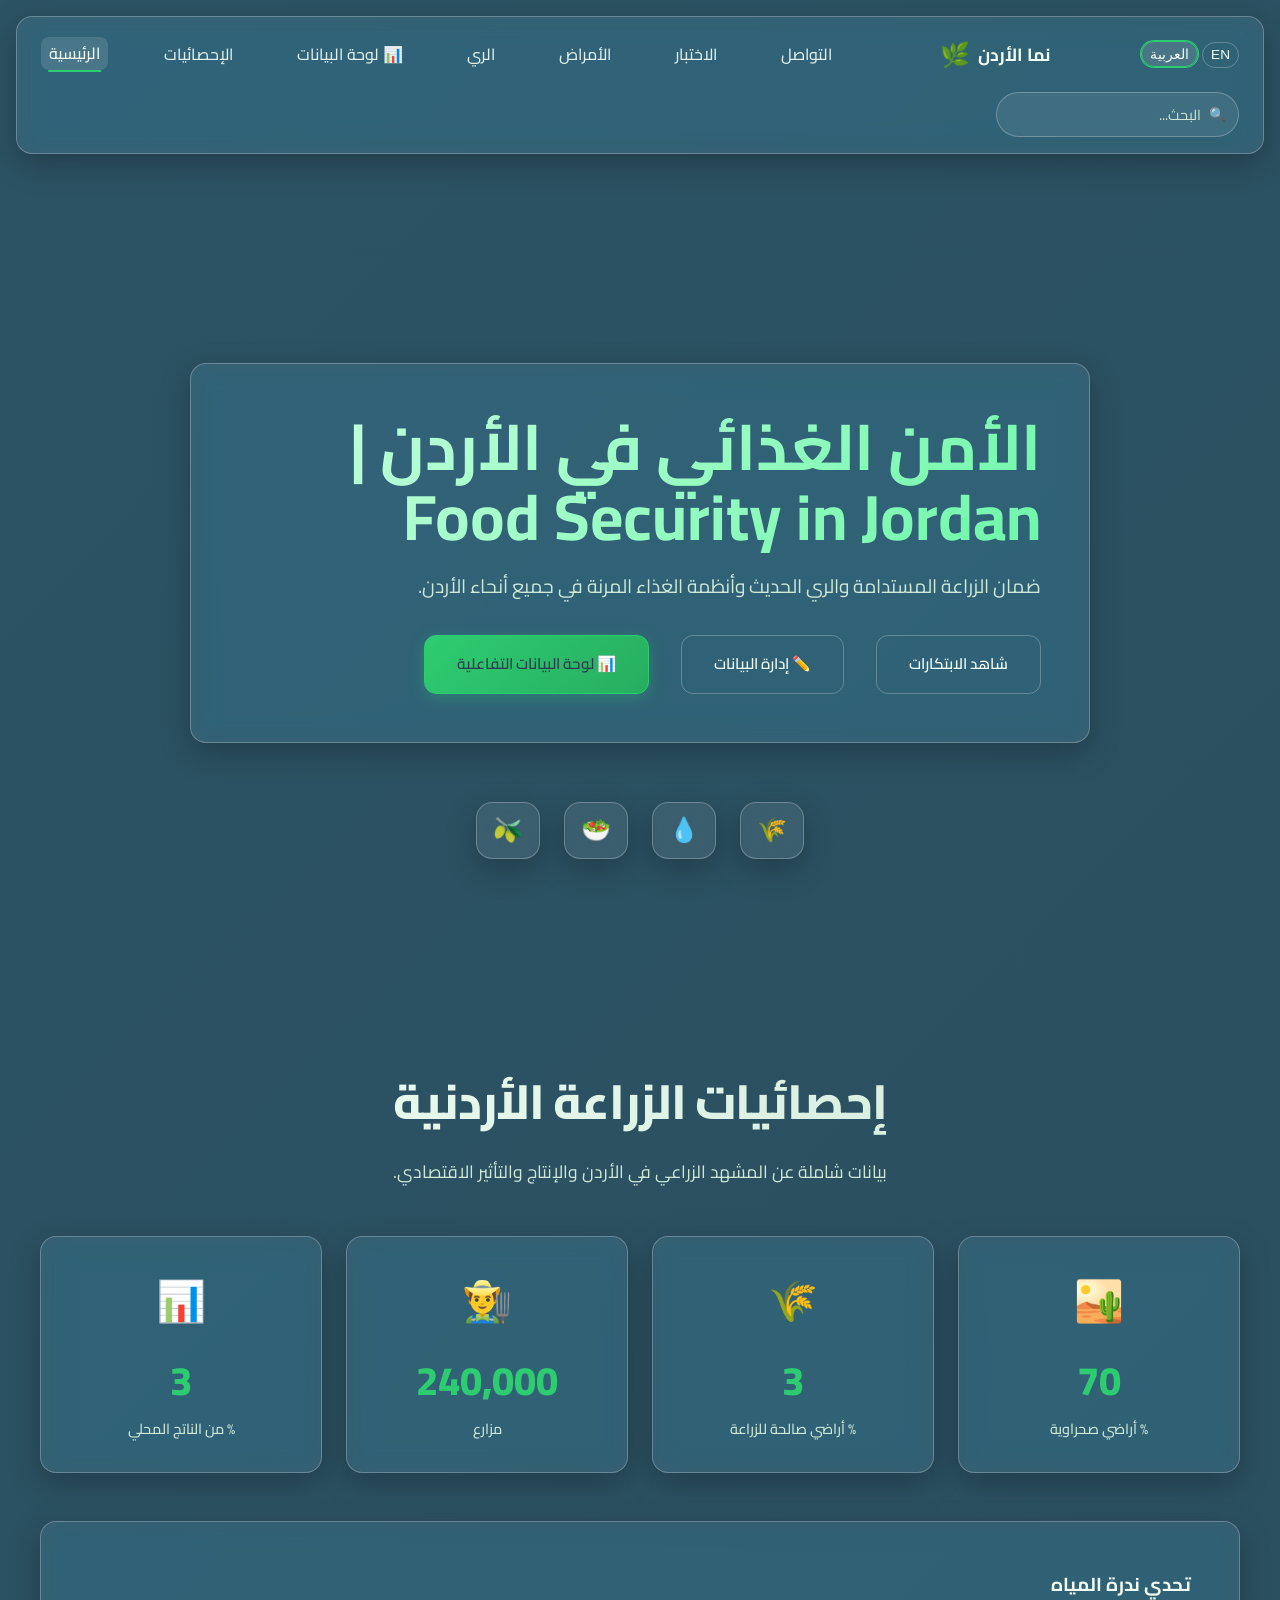
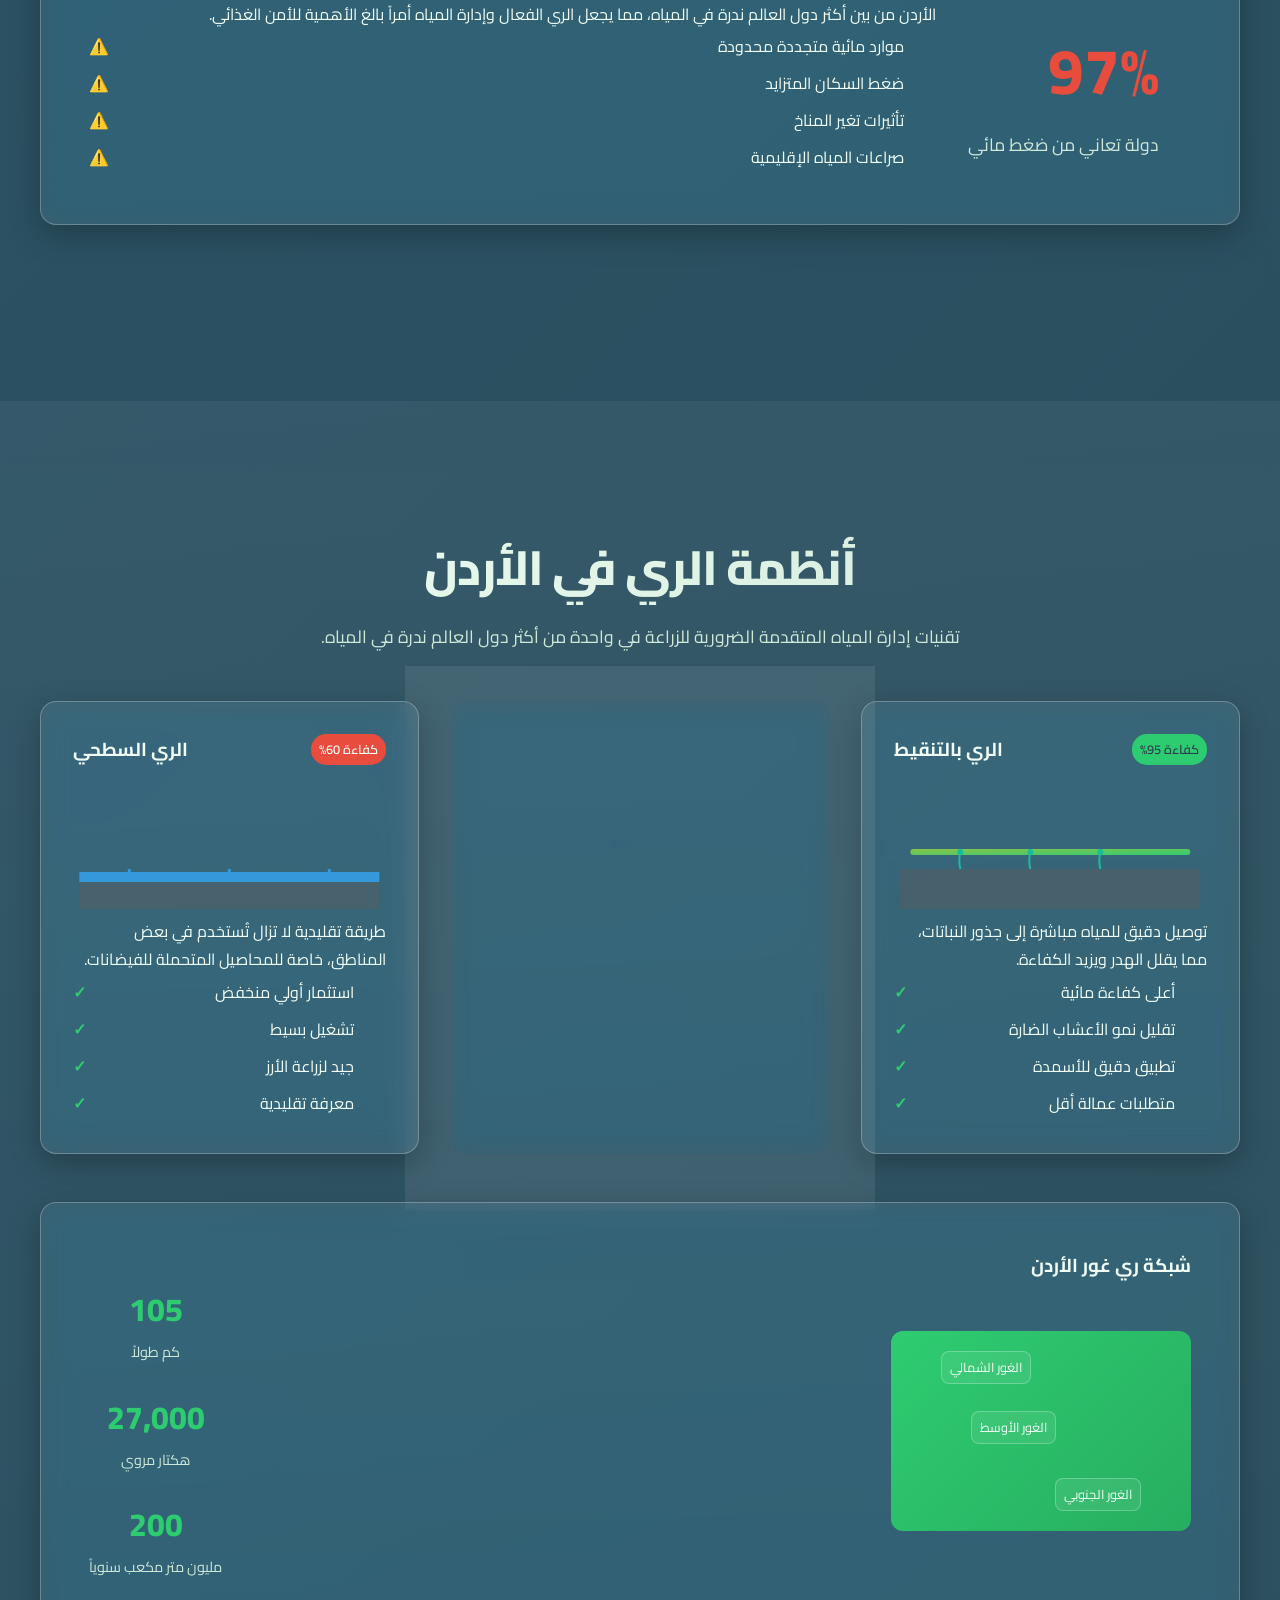
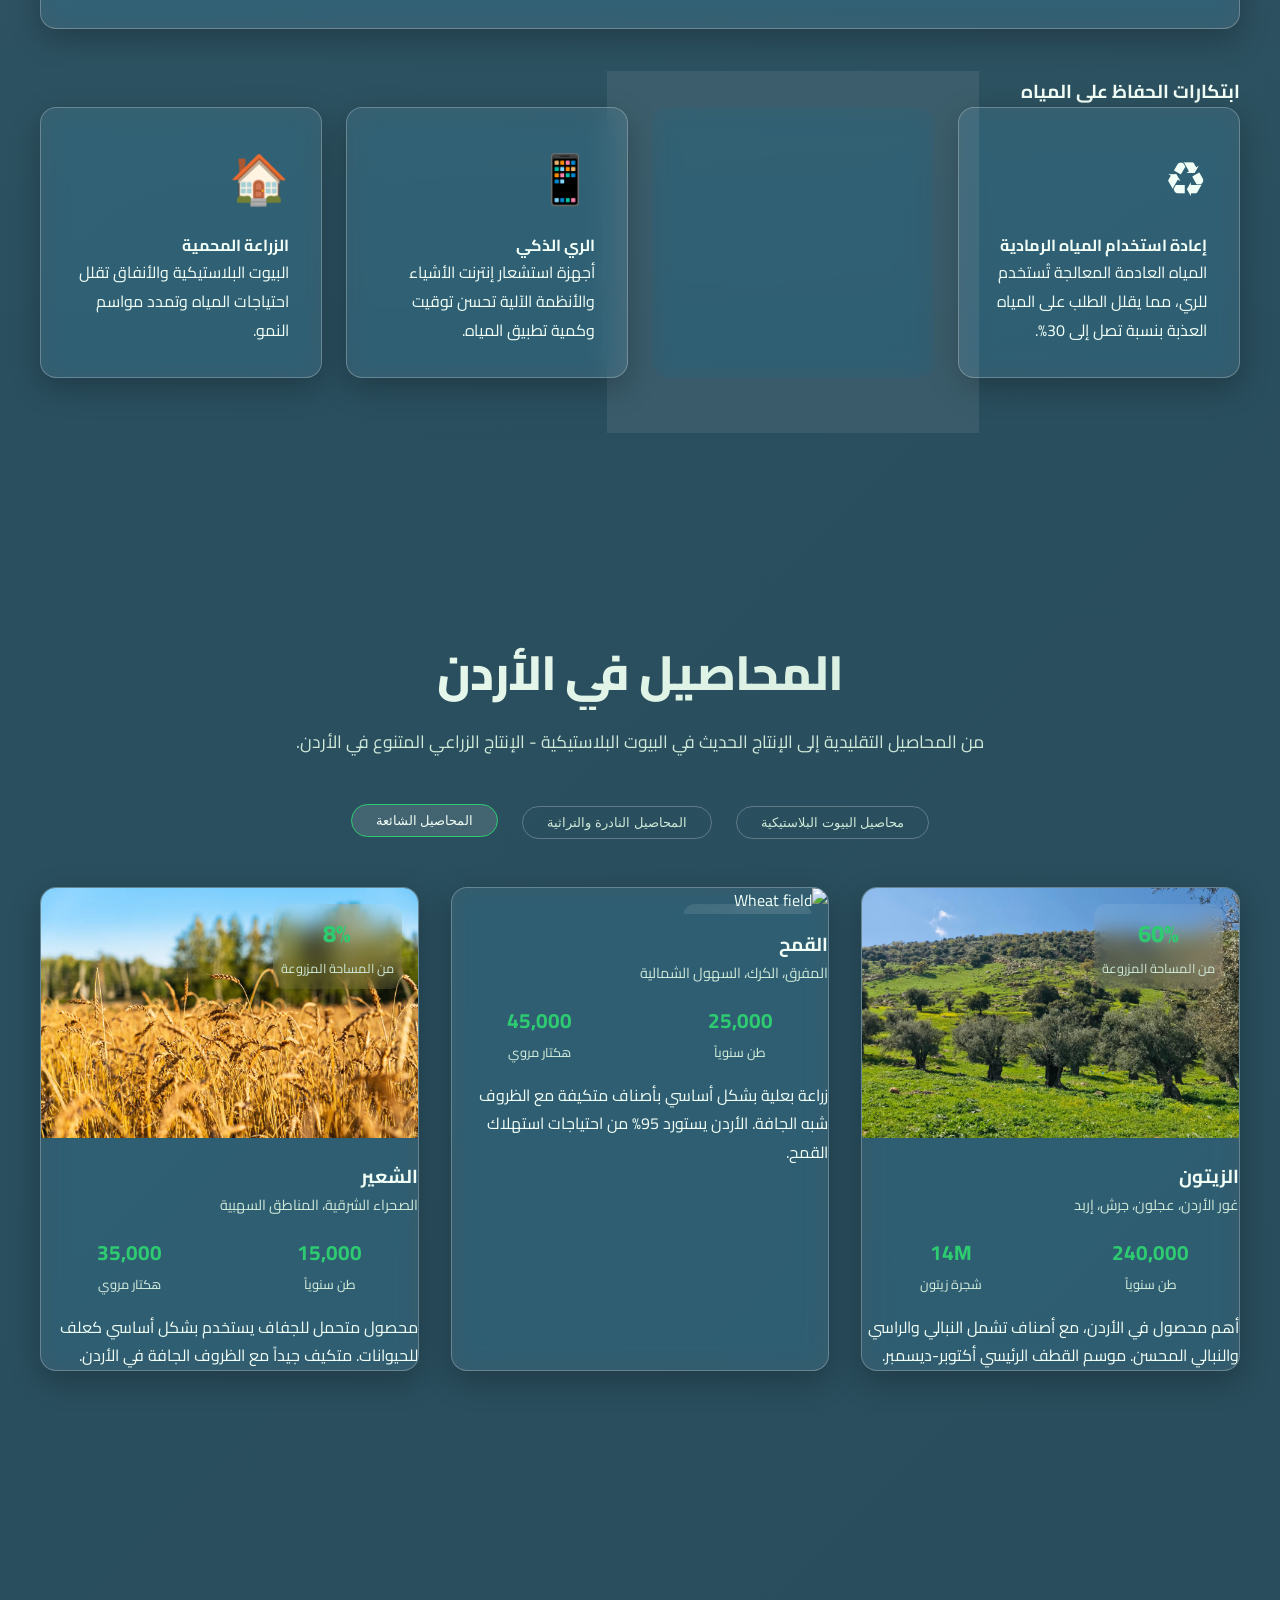
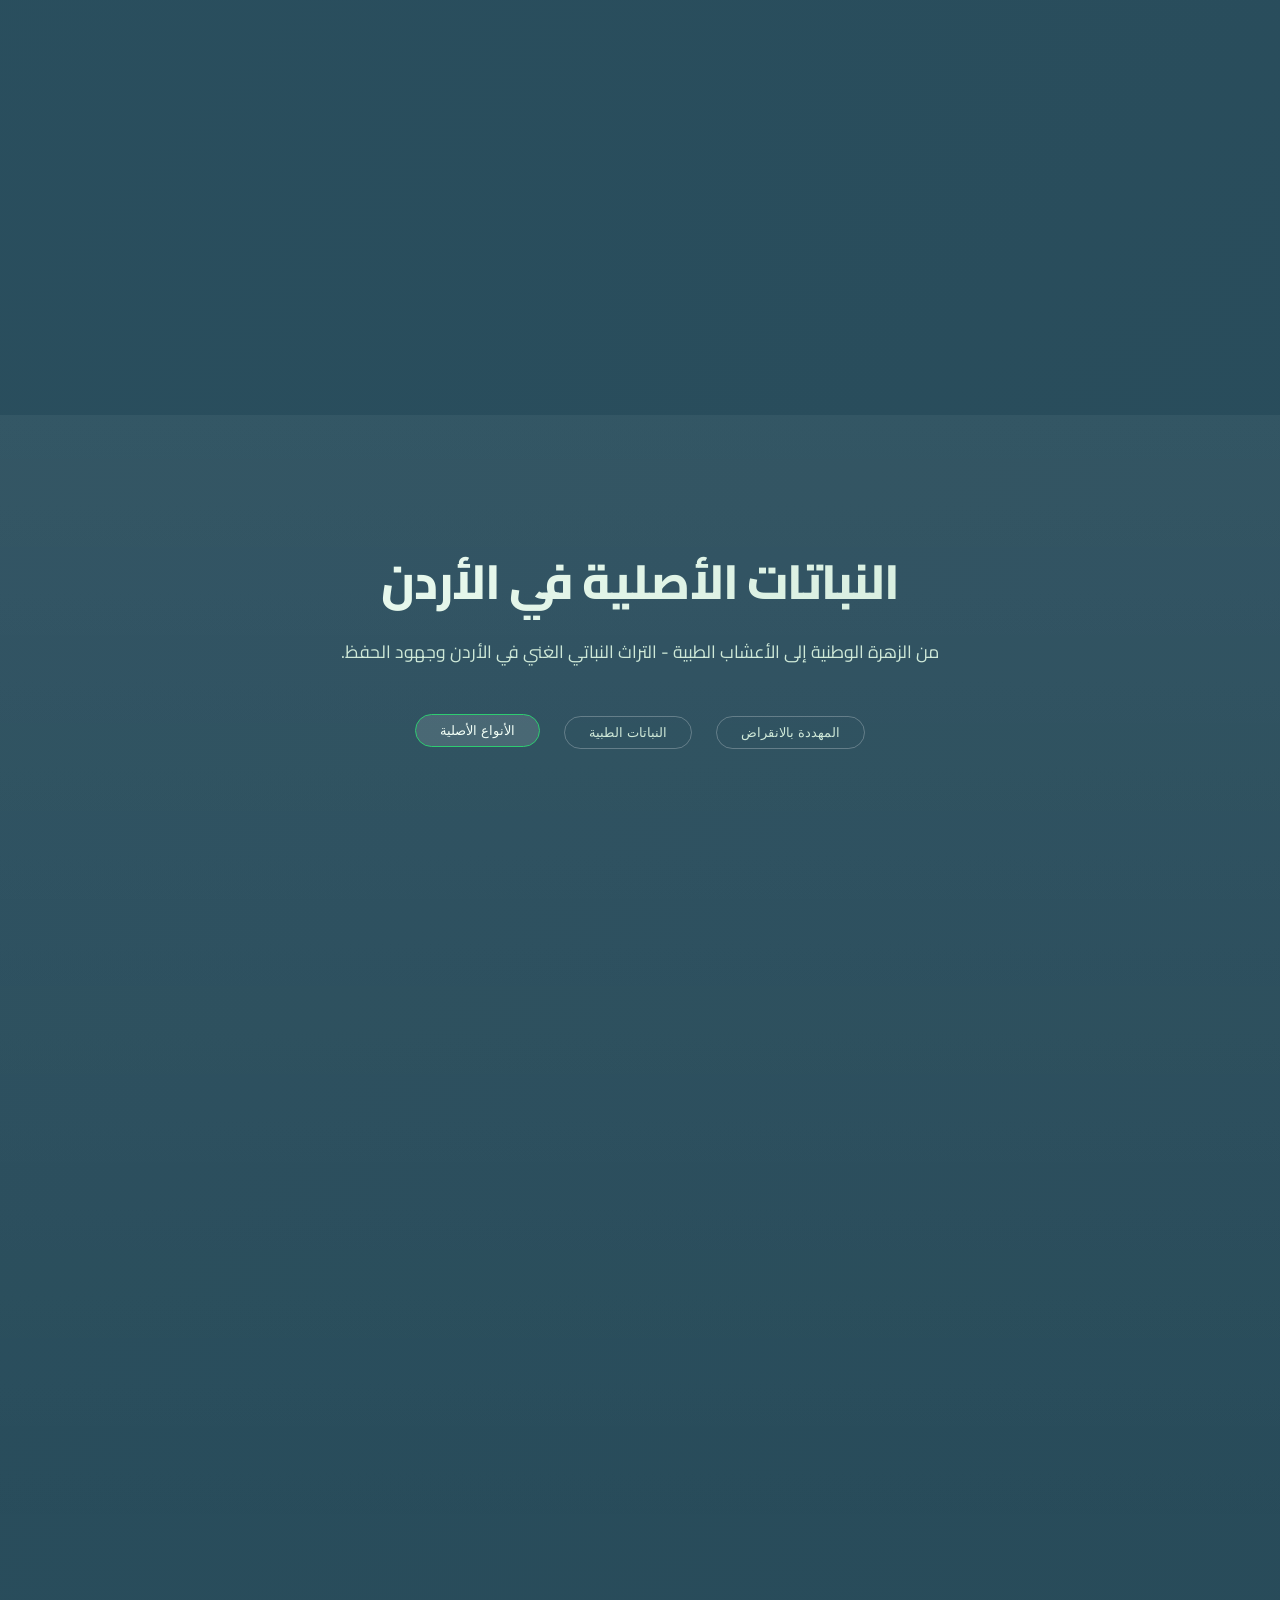
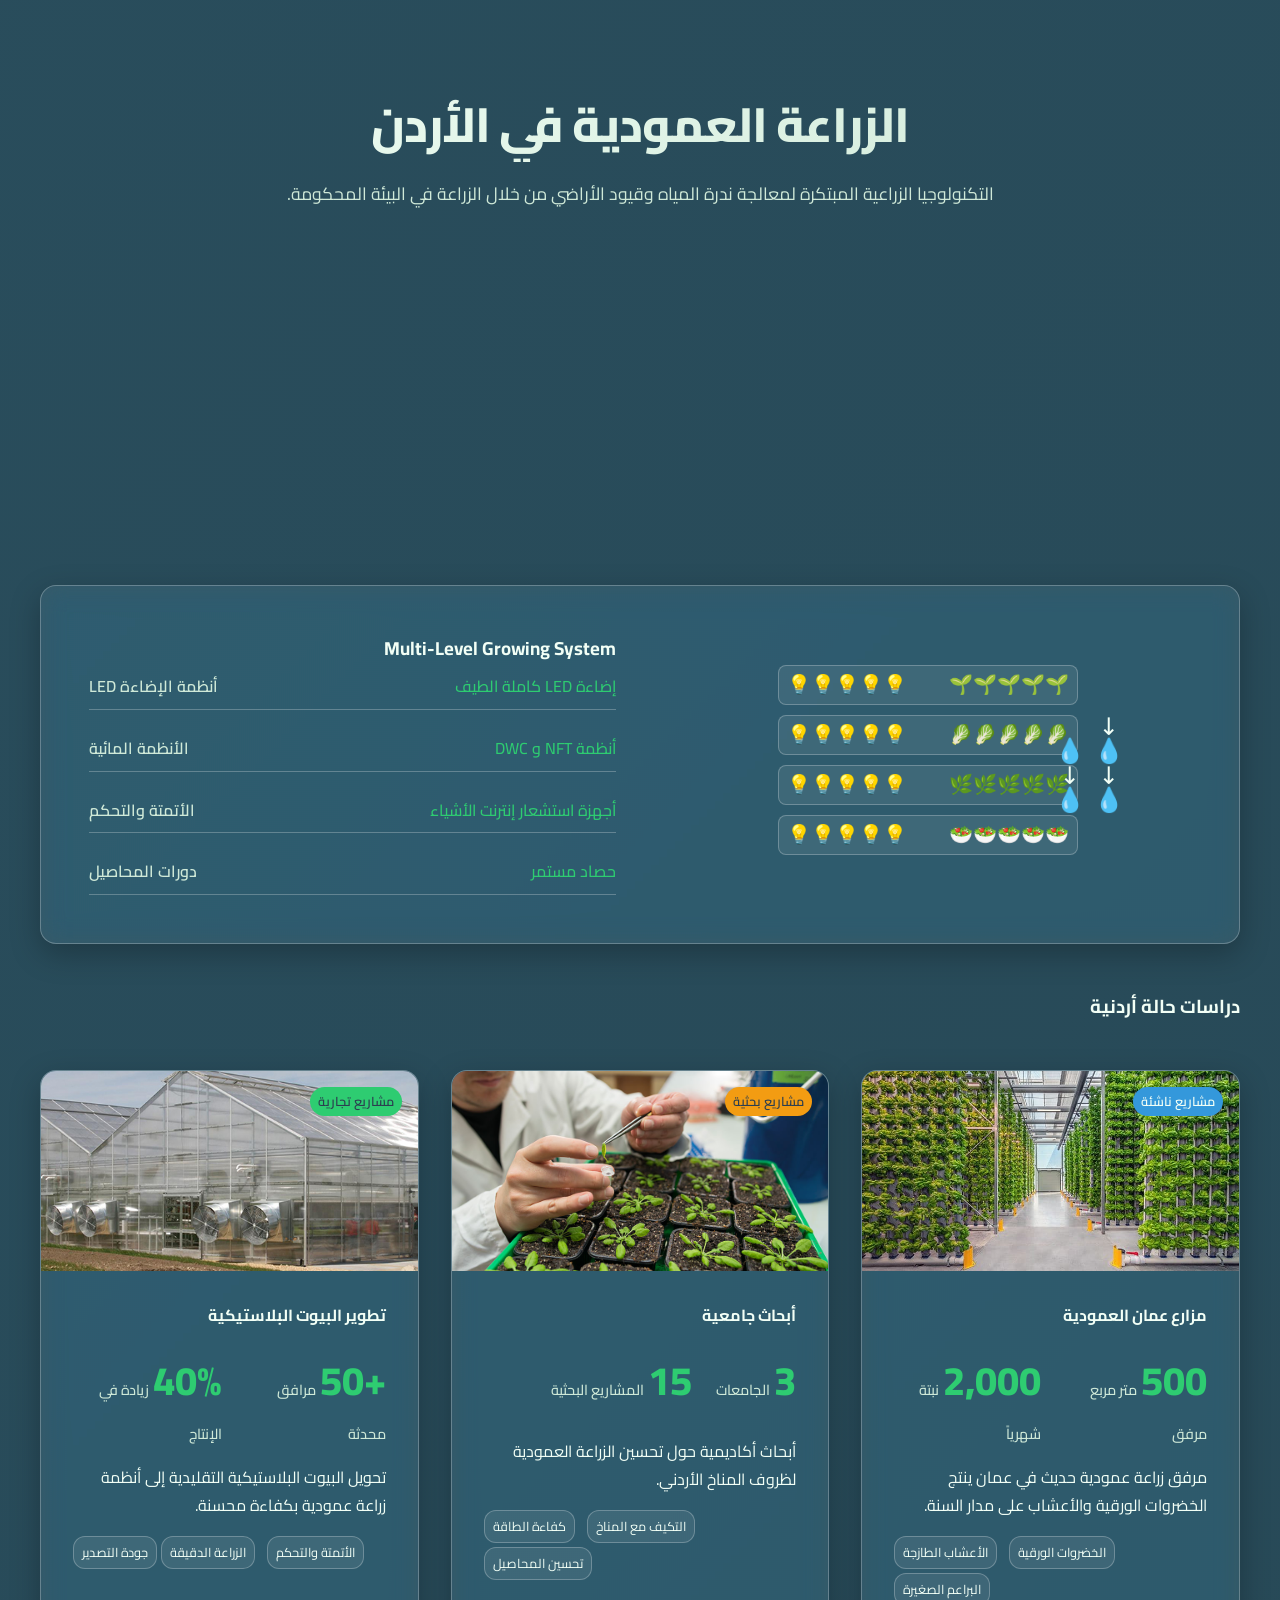
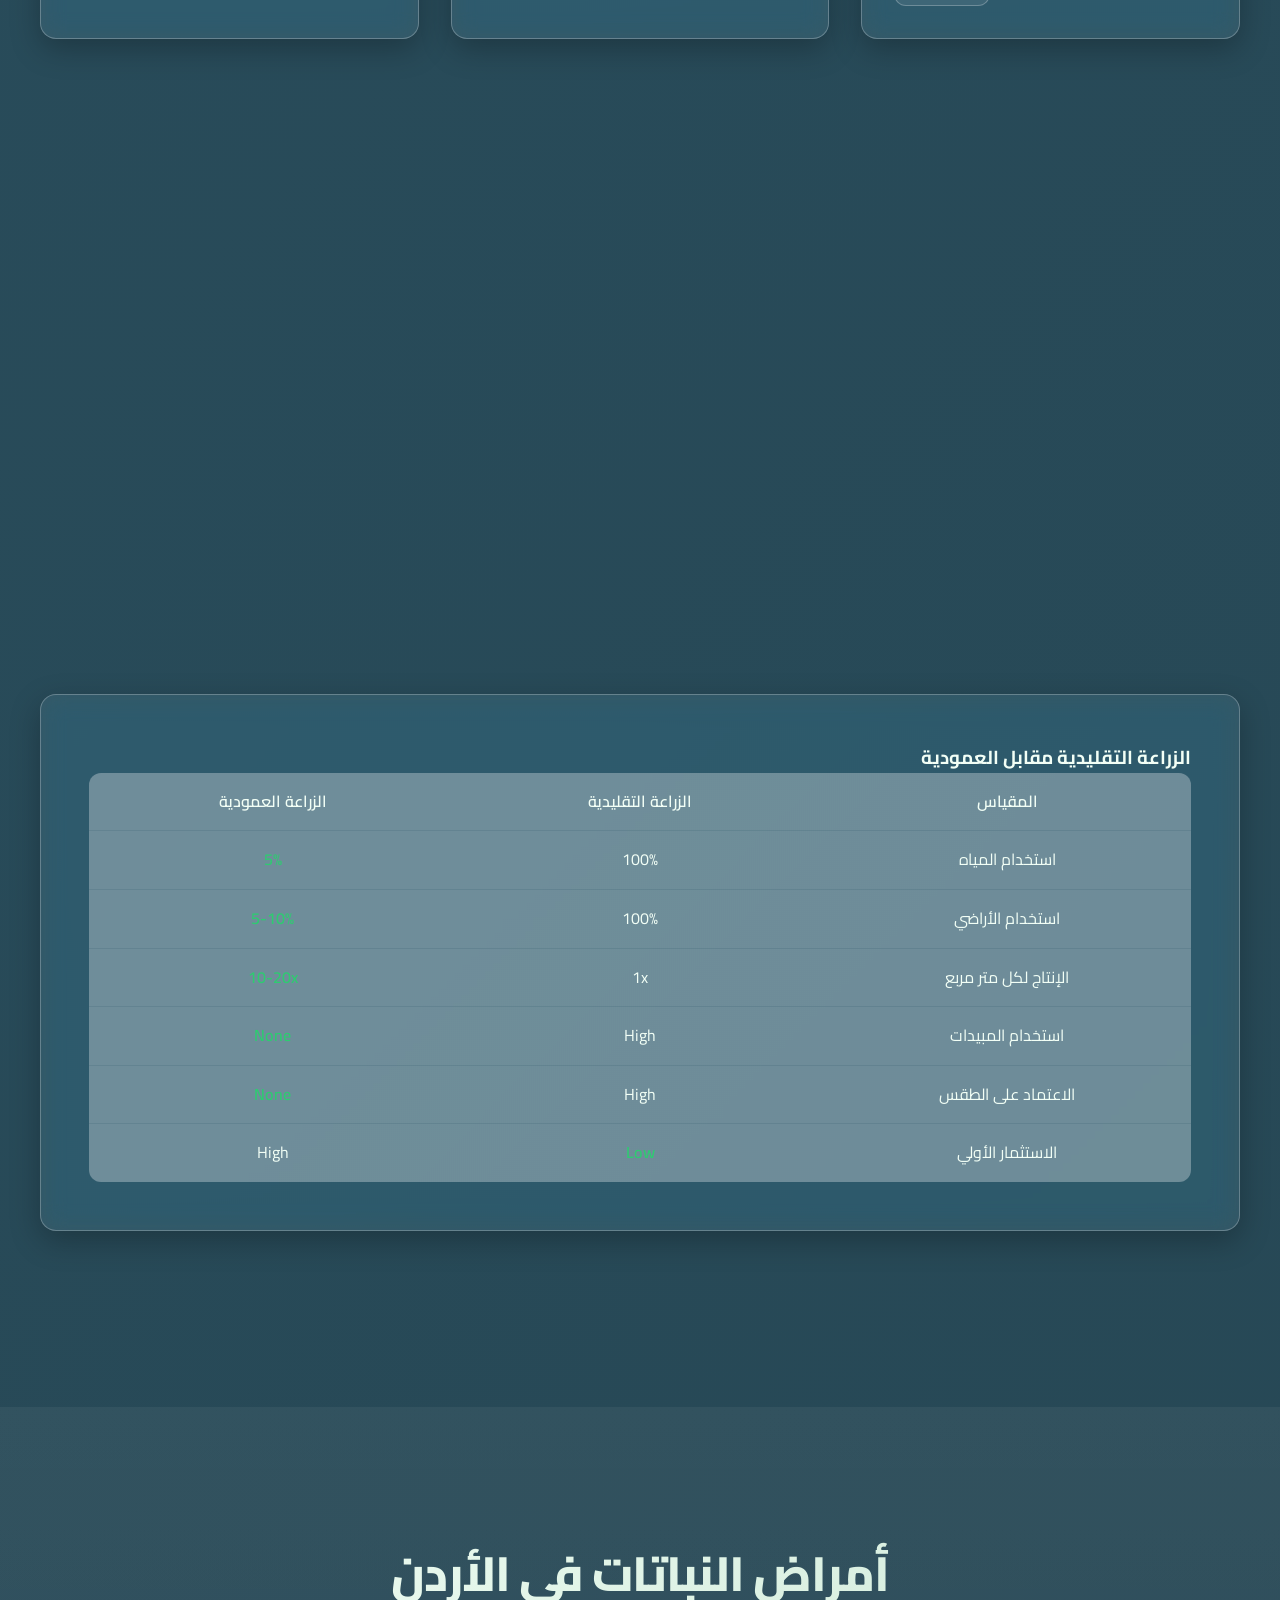
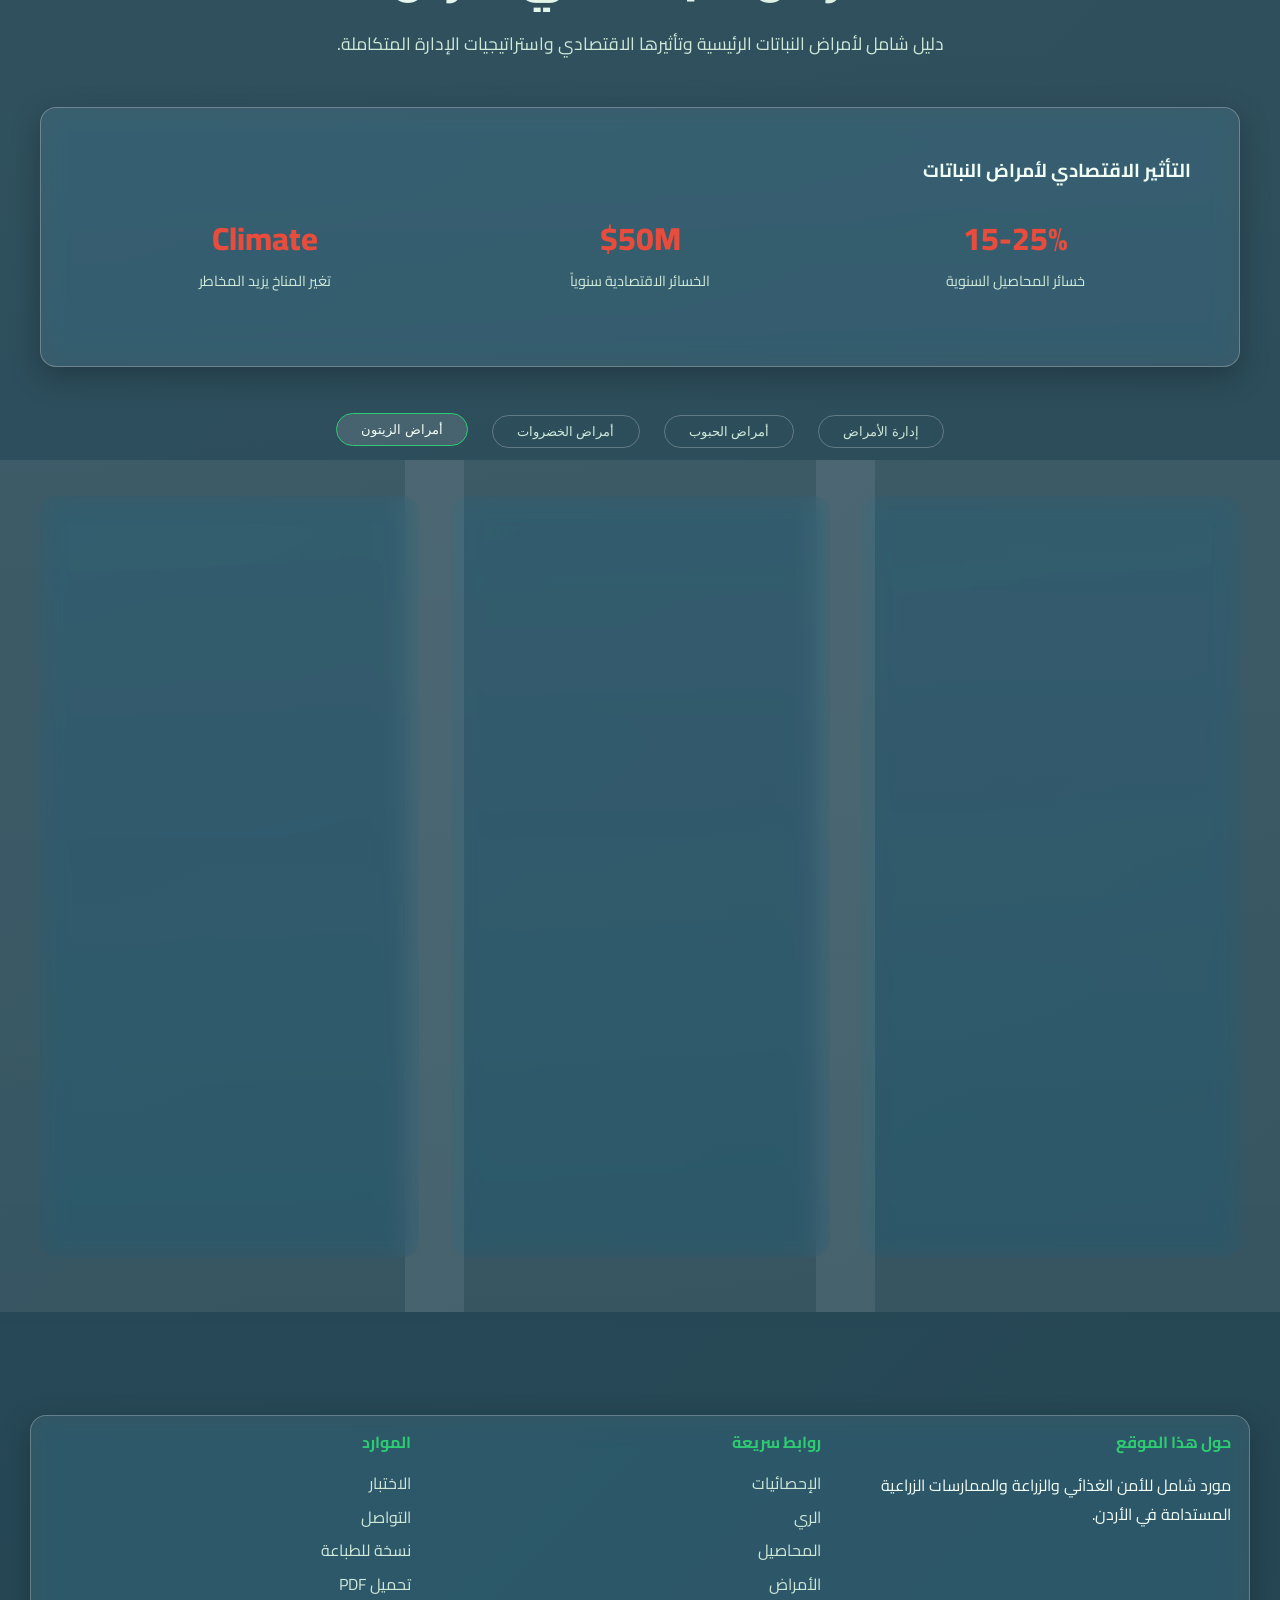
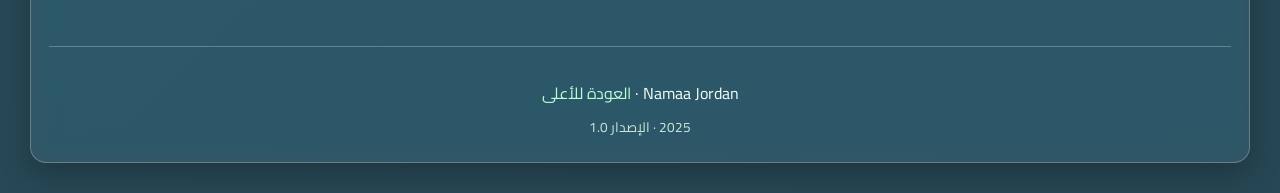
==== index.html @ 5e42ae48 "Namaa Jordan2 - v1" ====
<!DOCTYPE html>
<html lang="en" dir="ltr">
<head>
  <meta charset="UTF-8" />
  <meta name="viewport" content="width=device-width, initial-scale=1.0" />
  <meta name="description" content="Food Security in Jordan | الأمن الغذائي في الأردن - Comprehensive overview of agriculture, irrigation, crops, vertical farming, and plant diseases in Jordan with interactive charts and detailed statistics." />
  <title>Food Security in Jordan | الأمن الغذائي في الأردن</title>
  <link rel="preconnect" href="https://fonts.googleapis.com">
  <link rel="preconnect" href="https://fonts.gstatic.com" crossorigin>
  <link href="https://fonts.googleapis.com/css2?family=Poppins:wght@300;400;600;700;800&family=Cairo:wght@400;600;700;800&display=swap" rel="stylesheet">
  <link rel="stylesheet" href="css/style.css" />
  <link rel="stylesheet" href="css/rtl-support.css" />
  <link rel="icon" href="images/favicon.svg" />
  <script src="https://cdn.jsdelivr.net/npm/chart.js"></script>
  <script src="https://cdn.jsdelivr.net/npm/chartjs-adapter-date-fns@3.0.0/dist/chartjs-adapter-date-fns.bundle.min.js"></script>
</head>
<body>
  <header class="glass nav">
    <div class="brand">
      <span class="logo">🌿</span>
      <span data-i18n="brand">Food Security in Jordan</span>
    </div>
    <nav class="nav-menu">
      <a href="#hero" data-i18n="nav_home">Home</a>
      <a href="html/statistics.html" data-i18n="nav_stats">Statistics</a>
      <a href="html/dashboard.html" data-i18n="nav_dashboard">📊 Dashboard</a>
      <a href="html/irrigation.html" data-i18n="nav_irrigation">Irrigation</a>
      <a href="html/diseases.html" data-i18n="nav_diseases">Diseases</a>
      <a href="html/quiz.html" data-i18n="nav_quiz">Quiz</a>
      <a href="html/contact.html" data-i18n="nav_contact">Contact</a>
    </nav>
    <div class="nav-toggle" id="navToggle">
      <span></span>
      <span></span>
      <span></span>
    </div>
    <div class="search-container">
      <input type="text" id="searchInput" placeholder="Search..." data-i18n-placeholder="search_placeholder">
      <button id="searchBtn">🔍</button>
    </div>
    <div class="lang-switch">
      <button id="lang-en" class="chip active">EN</button>
      <button id="lang-ar" class="chip">العربية</button>
    </div>
  </header>

  <main>
    <!-- Hero -->
    <section id="hero" class="section hero">
      <div class="hero-content glass fade-up">
        <h1 class="title gradient-text" data-i18n="hero_title">Food Security in Jordan | الأمن الغذائي في الأردن</h1>
        <p class="subtitle" data-i18n="hero_sub">
          Ensuring sustainable agriculture, modern irrigation, and resilient food systems across Jordan.
        </p>
        <div class="cta">
          <a href="dashboard.html" class="btn primary" data-i18n="cta_explore">📊 Interactive Dashboard</a>
          <a href="data-editor.html" class="btn ghost" data-i18n="cta_manage">✏️ Manage Data</a>
          <a href="#vertical" class="btn ghost" data-i18n="cta_innovate">See Innovations</a>
        </div>
      </div>
      <div class="floating-stats">
        <div class="bubble">🌾</div>
        <div class="bubble">💧</div>
        <div class="bubble">🥗</div>
        <div class="bubble">🫒</div>
      </div>
    </section>

    <!-- Statistics -->
    <section id="statistics" class="section">
      <div class="container">
        <h2 class="section-title" data-i18n="stats_title">Jordan Agriculture Statistics</h2>
        <p class="section-desc" data-i18n="stats_desc">
          Comprehensive data on Jordan's agricultural landscape, production, and economic impact.
        </p>
        
        <!-- Key Statistics Cards -->
        <div class="stats-overview">
          <div class="stat-card glass fade-up">
            <div class="stat-icon">🏜️</div>
            <div class="stat-number" data-count="70">0</div>
            <div class="stat-label" data-i18n="stat_desert">% Desert Land</div>
          </div>
          <div class="stat-card glass fade-up">
            <div class="stat-icon">🌾</div>
            <div class="stat-number" data-count="3">0</div>
            <div class="stat-label" data-i18n="stat_arable">% Arable Land</div>
          </div>
          <div class="stat-card glass fade-up">
            <div class="stat-icon">👨‍🌾</div>
            <div class="stat-number" data-count="240000">0</div>
            <div class="stat-label" data-i18n="stat_farmers">Farmers</div>
          </div>
          <div class="stat-card glass fade-up">
            <div class="stat-icon">📊</div>
            <div class="stat-number" data-count="3">0</div>
            <div class="stat-label" data-i18n="stat_gdp">% of GDP</div>
          </div>
        </div>

        <!-- Water Stress Information -->
        <div class="water-stress-info glass fade-up">
          <h3 data-i18n="water_stress_title">Water Scarcity Challenge</h3>
          <div class="water-stress-content">
            <div class="water-stress-stat">
              <span class="stress-number">97%</span>
              <span class="stress-label" data-i18n="water_stressed">Water-Stressed Country</span>
            </div>
            <div class="water-stress-details">
              <p data-i18n="water_stress_desc">Jordan is among the world's most water-scarce countries, making efficient irrigation and water management critical for food security.</p>
              <ul class="water-challenges">
                <li data-i18n="challenge_1">Limited renewable water resources</li>
                <li data-i18n="challenge_2">Growing population pressure</li>
                <li data-i18n="challenge_3">Climate change impacts</li>
                <li data-i18n="challenge_4">Regional water conflicts</li>
              </ul>
            </div>
          </div>
        </div>
      </div>
    </section>

    <!-- Irrigation systems -->
    <section id="irrigation" class="section alt">
      <div class="container">
        <h2 class="section-title" data-i18n="irr_title">Irrigation Systems in Jordan</h2>
        <p class="section-desc" data-i18n="irr_desc">
          Advanced water management techniques essential for agriculture in one of the world's most water-scarce countries.
        </p>
        
        <!-- Irrigation Methods Grid -->
        <div class="irrigation-methods">
          <div class="method-card glass fade-up">
            <div class="method-header">
              <h3 data-i18n="irr_drip">Drip Irrigation</h3>
              <span class="efficiency-badge" data-i18n="efficiency_high">95% Efficient</span>
            </div>
            <div class="diagram">
              <svg viewBox="0 0 300 120" width="100%" height="120">
                <defs>
                  <linearGradient id="g" x1="0" x2="1" y1="0" y2="1">
                    <stop offset="0%" stop-color="#8BC34A"/>
                    <stop offset="100%" stop-color="#2ecc71"/>
                  </linearGradient>
                </defs>
                <rect x="0" y="80" width="300" height="40" fill="#795548" opacity="0.25"/>
                <rect x="10" y="60" width="280" height="6" rx="3" fill="url(#g)"/>
                <circle cx="60" cy="63" r="3" fill="#1abc9c"/>
                <circle cx="130" cy="63" r="3" fill="#1abc9c"/>
                <circle cx="200" cy="63" r="3" fill="#1abc9c"/>
                <path d="M60,63 C60,63 58,72 60,80" stroke="#1abc9c" stroke-width="2" fill="none"/>
                <path d="M130,63 C130,63 128,72 130,80" stroke="#1abc9c" stroke-width="2" fill="none"/>
                <path d="M200,63 C200,63 198,72 200,80" stroke="#1abc9c" stroke-width="2" fill="none"/>
              </svg>
            </div>
            <div class="method-details">
              <p data-i18n="irr_drip_desc">Most efficient system used extensively in Jordan Valley. Water is delivered directly to plant roots through emitters.</p>
              <ul class="method-benefits">
                <li data-i18n="drip_benefit_1">90-95% water efficiency</li>
                <li data-i18n="drip_benefit_2">Reduced evaporation losses</li>
                <li data-i18n="drip_benefit_3">Precise nutrient delivery</li>
                <li data-i18n="drip_benefit_4">Suitable for all terrains</li>
              </ul>
            </div>
          </div>

          <div class="method-card glass fade-up">
            <div class="method-header">
              <h3 data-i18n="irr_sprink">Sprinkler Irrigation</h3>
              <span class="efficiency-badge moderate" data-i18n="efficiency_moderate">75% Efficient</span>
            </div>
            <div class="diagram">
              <svg viewBox="0 0 300 120" width="100%" height="120">
                <rect x="0" y="90" width="300" height="30" fill="#795548" opacity="0.25"/>
                <rect x="140" y="60" width="20" height="30" rx="4" fill="#4CAF50"/>
                <path d="M150,60 Q120,40 100,30" stroke="#00BCD4" stroke-width="2"/>
                <path d="M150,60 Q180,40 200,30" stroke="#00BCD4" stroke-width="2"/>
                <path d="M150,60 Q130,35 110,25" stroke="#00BCD4" stroke-width="2"/>
                <path d="M150,60 Q170,35 190,25" stroke="#00BCD4" stroke-width="2"/>
              </svg>
            </div>
            <div class="method-details">
              <p data-i18n="irr_sprink_desc">Used for field crops and larger agricultural areas, simulating natural rainfall patterns.</p>
              <ul class="method-benefits">
                <li data-i18n="sprink_benefit_1">Good for large areas</li>
                <li data-i18n="sprink_benefit_2">Uniform water distribution</li>
                <li data-i18n="sprink_benefit_3">Can apply fertilizers</li>
                <li data-i18n="sprink_benefit_4">Moderate investment cost</li>
              </ul>
            </div>
          </div>

          <div class="method-card glass fade-up">
            <div class="method-header">
              <h3 data-i18n="irr_surface">Surface Irrigation</h3>
              <span class="efficiency-badge low" data-i18n="efficiency_low">60% Efficient</span>
            </div>
            <div class="diagram">
              <svg viewBox="0 0 300 120" width="100%" height="120">
                <rect x="0" y="90" width="300" height="30" fill="#795548" opacity="0.25"/>
                <path d="M0,88 C80,88 220,88 300,88" stroke="#3498db" stroke-width="10" fill="none"/>
                <path d="M50,88 C50,85 50,82 50,80" stroke="#3498db" stroke-width="3" fill="none"/>
                <path d="M150,88 C150,85 150,82 150,80" stroke="#3498db" stroke-width="3" fill="none"/>
                <path d="M250,88 C250,85 250,82 250,80" stroke="#3498db" stroke-width="3" fill="none"/>
              </svg>
            </div>
            <div class="method-details">
              <p data-i18n="irr_surface_desc">Traditional method still used in some areas, particularly for flood-tolerant crops.</p>
              <ul class="method-benefits">
                <li data-i18n="surface_benefit_1">Low initial investment</li>
                <li data-i18n="surface_benefit_2">Simple operation</li>
                <li data-i18n="surface_benefit_3">Good for rice cultivation</li>
                <li data-i18n="surface_benefit_4">Traditional knowledge</li>
              </ul>
            </div>
          </div>
        </div>

        <!-- Jordan Valley Irrigation Network -->
        <div class="jordan-valley-section glass fade-up">
          <h3 data-i18n="jordan_valley_title">Jordan Valley Irrigation Network</h3>
          <div class="valley-content">
            <div class="valley-map">
              <div class="map-placeholder">
                <div class="region north" data-tooltip="Northern Jordan Valley - Intensive vegetable production">
                  <span class="region-label" data-i18n="north_valley">North Valley</span>
                </div>
                <div class="region middle" data-tooltip="Middle Jordan Valley - Mixed farming systems">
                  <span class="region-label" data-i18n="middle_valley">Middle Valley</span>
                </div>
                <div class="region south" data-tooltip="Southern Jordan Valley - Date palm cultivation">
                  <span class="region-label" data-i18n="south_valley">South Valley</span>
                </div>
              </div>
            </div>
            <div class="valley-stats">
              <div class="valley-stat">
                <span class="stat-value">105</span>
                <span class="stat-unit" data-i18n="km_length">km length</span>
              </div>
              <div class="valley-stat">
                <span class="stat-value">27,000</span>
                <span class="stat-unit" data-i18n="hectares">hectares irrigated</span>
              </div>
              <div class="valley-stat">
                <span class="stat-value">200</span>
                <span class="stat-unit" data-i18n="mcm_water">MCM water annually</span>
              </div>
            </div>
          </div>
        </div>

        <!-- Water Conservation Techniques -->
        <div class="conservation-techniques">
          <h3 data-i18n="conservation_title">Water Conservation Innovations</h3>
          <div class="techniques-grid">
            <div class="technique-card glass fade-up">
              <div class="technique-icon">♻️</div>
              <h4 data-i18n="greywater_title">Greywater Reuse</h4>
              <p data-i18n="greywater_desc">Treated wastewater used for irrigation, reducing freshwater demand by up to 30%.</p>
            </div>
            <div class="technique-card glass fade-up">
              <div class="technique-icon">🌡️</div>
              <h4 data-i18n="mulching_title">Mulching Systems</h4>
              <p data-i18n="mulching_desc">Plastic and organic mulches reduce evaporation and maintain soil moisture.</p>
            </div>
            <div class="technique-card glass fade-up">
              <div class="technique-icon">📱</div>
              <h4 data-i18n="smart_irrigation_title">Smart Irrigation</h4>
              <p data-i18n="smart_irrigation_desc">IoT sensors and automated systems optimize water application timing and quantity.</p>
            </div>
            <div class="technique-card glass fade-up">
              <div class="technique-icon">🏠</div>
              <h4 data-i18n="greenhouse_title">Protected Agriculture</h4>
              <p data-i18n="greenhouse_desc">Greenhouses and tunnels reduce water needs while extending growing seasons.</p>
            </div>
          </div>
        </div>
      </div>
    </section>

    <!-- Crops -->
    <section id="crops" class="section">
      <div class="container">
        <h2 class="section-title" data-i18n="crops_title">Crops in Jordan</h2>
        <p class="section-desc" data-i18n="crops_desc">From traditional staples to modern greenhouse production - Jordan's diverse agricultural output.</p>
        
        <!-- Crop Categories -->
        <div class="crop-categories">
          <div class="category-tabs">
            <button class="tab-btn active" data-category="common" data-i18n="common_crops">Common Crops</button>
            <button class="tab-btn" data-category="rare" data-i18n="rare_crops">Rare & Heritage</button>
            <button class="tab-btn" data-category="greenhouse" data-i18n="greenhouse_crops">Greenhouse</button>
          </div>
        </div>

        <!-- Common Crops -->
        <div class="crop-content active" id="common">
          <div class="crops-grid">
            <div class="crop-card glass fade-up" data-crop="olives">
              <div class="crop-image">
                <img src="images/olive-trees.jpg" alt="Olive trees" loading="lazy" />
                <div class="crop-overlay">
                  <span class="crop-percentage">60%</span>
                  <span class="crop-label" data-i18n="cultivated_area">of cultivated area</span>
                </div>
              </div>
              <div class="crop-info">
                <h3 data-i18n="crop_olives_title">Olives</h3>
                <p class="crop-regions" data-i18n="olive_regions">Jordan Valley, Ajloun, Jerash, Irbid</p>
                <div class="crop-stats">
                  <div class="stat">
                    <span class="stat-value">240,000</span>
                    <span class="stat-label" data-i18n="tons_annually">tons annually</span>
                  </div>
                  <div class="stat">
                    <span class="stat-value">14M</span>
                    <span class="stat-label" data-i18n="olive_trees">olive trees</span>
                  </div>
                </div>
                <p class="crop-description" data-i18n="olive_desc">Jordan's most important crop, with varieties including Nabali, Rasii, and Improved Nabali. Main harvest season is October-December.</p>
              </div>
            </div>

            <div class="crop-card glass fade-up" data-crop="wheat">
              <div class="crop-image">
                <img src="images/wheat-field.jpg" alt="Wheat field" loading="lazy" />
                <div class="crop-overlay">
                  <span class="crop-percentage">15%</span>
                  <span class="crop-label" data-i18n="cultivated_area">of cultivated area</span>
                </div>
              </div>
              <div class="crop-info">
                <h3 data-i18n="crop_wheat_title">Wheat</h3>
                <p class="crop-regions" data-i18n="wheat_regions">Mafraq, Karak, Northern Plains</p>
                <div class="crop-stats">
                  <div class="stat">
                    <span class="stat-value">25,000</span>
                    <span class="stat-label" data-i18n="tons_annually">tons annually</span>
                  </div>
                  <div class="stat">
                    <span class="stat-value">45,000</span>
                    <span class="stat-label" data-i18n="hectares">hectares</span>
                  </div>
                </div>
                <p class="crop-description" data-i18n="wheat_desc">Mainly rainfed cultivation with varieties adapted to semi-arid conditions. Jordan imports 95% of wheat consumption needs.</p>
              </div>
            </div>

            <div class="crop-card glass fade-up" data-crop="barley">
              <div class="crop-image">
                <img src="images/barley-field.jpg" alt="Barley field" loading="lazy" />
                <div class="crop-overlay">
                  <span class="crop-percentage">8%</span>
                  <span class="crop-label" data-i18n="cultivated_area">of cultivated area</span>
                </div>
              </div>
              <div class="crop-info">
                <h3 data-i18n="crop_barley_title">Barley</h3>
                <p class="crop-regions" data-i18n="barley_regions">Eastern Desert, Steppe Regions</p>
                <div class="crop-stats">
                  <div class="stat">
                    <span class="stat-value">15,000</span>
                    <span class="stat-label" data-i18n="tons_annually">tons annually</span>
                  </div>
                  <div class="stat">
                    <span class="stat-value">35,000</span>
                    <span class="stat-label" data-i18n="hectares">hectares</span>
                  </div>
                </div>
                <p class="crop-description" data-i18n="barley_desc">Drought-tolerant crop used primarily for animal feed. Well-adapted to Jordan's arid conditions.</p>
              </div>
            </div>

            <div class="crop-card glass fade-up" data-crop="citrus">
              <div class="crop-image">
                <img src="images/citrus-fruits.jpg" alt="Citrus fruits" loading="lazy" />
                <div class="crop-overlay">
                  <span class="crop-percentage">5%</span>
                  <span class="crop-label" data-i18n="cultivated_area">of cultivated area</span>
                </div>
              </div>
              <div class="crop-info">
                <h3 data-i18n="crop_citrus_title">Citrus Fruits</h3>
                <p class="crop-regions" data-i18n="citrus_regions">Jordan Valley, Ghor</p>
                <div class="crop-stats">
                  <div class="stat">
                    <span class="stat-value">180,000</span>
                    <span class="stat-label" data-i18n="tons_annually">tons annually</span>
                  </div>
                  <div class="stat">
                    <span class="stat-value">8,500</span>
                    <span class="stat-label" data-i18n="hectares">hectares</span>
                  </div>
                </div>
                <p class="crop-description" data-i18n="citrus_desc">Oranges, lemons, and grapefruits grown in the warm Jordan Valley climate with intensive irrigation.</p>
              </div>
            </div>
          </div>
        </div>

        <!-- Rare & Heritage Crops -->
        <div class="crop-content" id="rare">
          <div class="heritage-intro glass fade-up">
            <h3 data-i18n="heritage_title">Heritage & Endangered Varieties</h3>
            <p data-i18n="heritage_desc">Traditional crop varieties that have been cultivated in Jordan for centuries, now at risk of disappearing due to modern farming practices.</p>
          </div>
          
          <div class="rare-crops-grid">
            <div class="rare-crop-card glass fade-up">
              <div class="rare-crop-header">
                <h4 data-i18n="ancient_wheat">Ancient Wheat Varieties</h4>
                <span class="status endangered" data-i18n="endangered">Endangered</span>
              </div>
              <div class="rare-crop-content">
                <img src="images/ancient-wheat.jpg" alt="Ancient wheat" loading="lazy" />
                <div class="rare-crop-info">
                  <p data-i18n="ancient_wheat_desc">Traditional emmer and einkorn wheat varieties once common in northern Jordan. These hardy grains are drought-resistant and nutritionally superior.</p>
                  <div class="conservation-status">
                    <span data-i18n="conservation_efforts">Conservation efforts by ICARDA and local farmers</span>
                  </div>
                </div>
              </div>
            </div>

            <div class="rare-crop-card glass fade-up">
              <div class="rare-crop-header">
                <h4 data-i18n="heirloom_vegetables">Heirloom Vegetables</h4>
                <span class="status rare" data-i18n="rare">Rare</span>
              </div>
              <div class="rare-crop-content">
                <img src="images/heirloom-vegetables.jpg" alt="Heirloom vegetables" loading="lazy" />
                <div class="rare-crop-info">
                  <p data-i18n="heirloom_vegetables_desc">Traditional varieties of eggplant, peppers, and squash with unique flavors and adaptation to local conditions.</p>
                  <div class="conservation-status">
                    <span data-i18n="seed_banks">Preserved in national seed banks</span>
                  </div>
                </div>
              </div>
            </div>

            <div class="rare-crop-card glass fade-up">
              <div class="rare-crop-header">
                <h4 data-i18n="wild_relatives">Wild Crop Relatives</h4>
                <span class="status protected" data-i18n="protected">Protected</span>
              </div>
              <div class="rare-crop-content">
                <img src="images/wild-plants.jpg" alt="Wild plants" loading="lazy" />
                <div class="rare-crop-info">
                  <p data-i18n="wild_relatives_desc">Wild ancestors of cultivated crops found in Jordan's nature reserves, crucial for genetic diversity and breeding programs.</p>
                  <div class="conservation-status">
                    <span data-i18n="nature_reserves">Protected in Dana and Ajloun reserves</span>
                  </div>
                </div>
              </div>
            </div>
          </div>
        </div>

        <!-- Greenhouse Crops -->
        <div class="crop-content" id="greenhouse">
          <div class="greenhouse-intro glass fade-up">
            <h3 data-i18n="greenhouse_production_title">Protected Agriculture Production</h3>
            <p data-i18n="greenhouse_production_desc">Modern greenhouse facilities enabling year-round production of high-value crops with efficient water and nutrient use.</p>
          </div>
          
          <div class="greenhouse-stats">
            <div class="greenhouse-stat glass fade-up">
              <span class="stat-number">2,800</span>
              <span class="stat-label" data-i18n="greenhouse_hectares">hectares under protection</span>
            </div>
            <div class="greenhouse-stat glass fade-up">
              <span class="stat-number">85%</span>
              <span class="stat-label" data-i18n="water_savings">water savings vs. open field</span>
            </div>
            <div class="greenhouse-stat glass fade-up">
              <span class="stat-number">3-5x</span>
              <span class="stat-label" data-i18n="yield_increase">higher yields</span>
            </div>
          </div>

          <div class="greenhouse-crops-grid">
            <div class="greenhouse-crop glass fade-up">
              <img src="images/greenhouse-tomatoes.jpg" alt="Greenhouse tomatoes" loading="lazy" />
              <div class="greenhouse-crop-info">
                <h4 data-i18n="greenhouse_tomatoes">Tomatoes</h4>
                <p data-i18n="greenhouse_tomatoes_desc">Year-round production with hydroponic systems, producing 450 tons/hectare annually.</p>
              </div>
            </div>
            <div class="greenhouse-crop glass fade-up">
              <img src="images/greenhouse-cucumbers.jpg" alt="Greenhouse cucumbers" loading="lazy" />
              <div class="greenhouse-crop-info">
                <h4 data-i18n="greenhouse_cucumbers">Cucumbers</h4>
                <p data-i18n="greenhouse_cucumbers_desc">High-quality export varieties grown in climate-controlled environments.</p>
              </div>
            </div>
            <div class="greenhouse-crop glass fade-up">
              <img src="images/greenhouse-peppers.jpg" alt="Greenhouse peppers" loading="lazy" />
              <div class="greenhouse-crop-info">
                <h4 data-i18n="greenhouse_peppers">Sweet Peppers</h4>
                <p data-i18n="greenhouse_peppers_desc">Colorful bell peppers for domestic and export markets, grown with precision agriculture.</p>
              </div>
            </div>
          </div>
        </div>
      </div>
    </section>

    <!-- Plants -->
    <section id="plants" class="section alt">
      <div class="container">
        <h2 class="section-title" data-i18n="plants_title">Native Plants of Jordan</h2>
        <p class="section-desc" data-i18n="plants_desc">From the national flower to medicinal herbs - Jordan's rich botanical heritage and conservation efforts.</p>
        
        <!-- Plant Categories -->
        <div class="plant-categories">
          <div class="category-tabs">
            <button class="tab-btn active" data-category="native" data-i18n="native_plants">Native Species</button>
            <button class="tab-btn" data-category="medicinal" data-i18n="medicinal_plants">Medicinal Plants</button>
            <button class="tab-btn" data-category="endangered" data-i18n="endangered_plants">Endangered</button>
          </div>
        </div>

        <!-- Native Plants -->
        <div class="plant-content active" id="native">
          <div class="plants-showcase">
            <div class="featured-plant glass fade-up">
              <div class="plant-image-large">
                <img src="images/black-iris.jpg" alt="Black Iris" loading="lazy" />
                <div class="plant-badge national" data-i18n="national_flower">National Flower</div>
              </div>
              <div class="plant-details">
                <h3 data-i18n="plant_blackiris">Black Iris</h3>
                <p class="scientific-name">Iris nigricans</p>
                <div class="plant-info-grid">
                  <div class="info-item">
                    <span class="info-label" data-i18n="bloom_time">Bloom Time:</span>
                    <span class="info-value" data-i18n="march_may">March - May</span>
                  </div>
                  <div class="info-item">
                    <span class="info-label" data-i18n="habitat">Habitat:</span>
                    <span class="info-value" data-i18n="mountain_slopes">Mountain slopes, 600-1500m</span>
                  </div>
                  <div class="info-item">
                    <span class="info-label" data-i18n="conservation_status">Status:</span>
                    <span class="info-value protected" data-i18n="protected_species">Protected</span>
                  </div>
                </div>
                <p class="plant-description" data-i18n="blackiris_detailed_desc">Jordan's national flower, the Black Iris blooms in spring across the country's highlands. This resilient flower symbolizes Jordan's natural beauty and has adapted to the country's arid climate. Found primarily in the northern and central highlands, it's protected by law and celebrated in Jordanian culture.</p>
              </div>
            </div>
          </div>

          <div class="native-plants-grid">
            <div class="plant-card glass flip hover-raise fade-up">
              <div class="plant-front">
                <div class="plant-image">
                  <img src="images/palestine-oak.jpg" alt="Palestine Oak" loading="lazy" />
                </div>
                <h4 data-i18n="palestine_oak">Palestine Oak</h4>
                <span class="scientific-tag">Quercus calliprinos</span>
              </div>
              <div class="plant-back">
                <div class="plant-back-content">
                  <p data-i18n="palestine_oak_desc">Evergreen oak tree forming the backbone of Jordan's Mediterranean forests. Highly drought-resistant and culturally significant.</p>
                  <div class="plant-uses">
                    <span class="use-tag" data-i18n="timber">Timber</span>
                    <span class="use-tag" data-i18n="wildlife_habitat">Wildlife</span>
                    <span class="use-tag" data-i18n="erosion_control">Erosion Control</span>
                  </div>
                </div>
              </div>
            </div>

            <div class="plant-card glass flip hover-raise fade-up">
              <div class="plant-front">
                <div class="plant-image">
                  <img src="images/carob-tree.jpg" alt="Carob Tree" loading="lazy" />
                </div>
                <h4 data-i18n="carob_tree">Carob Tree</h4>
                <span class="scientific-tag">Ceratonia siliqua</span>
              </div>
              <div class="plant-back">
                <div class="plant-back-content">
                  <p data-i18n="carob_desc">Ancient tree producing nutritious pods, historically used as currency. Extremely drought-tolerant and long-lived.</p>
                  <div class="plant-uses">
                    <span class="use-tag" data-i18n="food">Food</span>
                    <span class="use-tag" data-i18n="animal_feed">Animal Feed</span>
                    <span class="use-tag" data-i18n="shade">Shade</span>
                  </div>
                </div>
              </div>
            </div>

            <div class="plant-card glass flip hover-raise fade-up">
              <div class="plant-front">
                <div class="plant-image">
                  <img src="images/wild-sage.jpg" alt="Wild Sage" loading="lazy" />
                </div>
                <h4 data-i18n="wild_sage">Wild Sage</h4>
                <span class="scientific-tag">Salvia fruticosa</span>
              </div>
              <div class="plant-back">
                <div class="plant-back-content">
                  <p data-i18n="wild_sage_desc">Aromatic shrub common in Jordan's hills and valleys. Essential oil used in traditional medicine and cuisine.</p>
                  <div class="plant-uses">
                    <span class="use-tag" data-i18n="medicine">Medicine</span>
                    <span class="use-tag" data-i18n="tea">Tea</span>
                    <span class="use-tag" data-i18n="essential_oils">Essential Oils</span>
                  </div>
                </div>
              </div>
            </div>

            <div class="plant-card glass flip hover-raise fade-up">
              <div class="plant-front">
                <div class="plant-image">
                  <img src="images/desert-broom.jpg" alt="Desert Broom" loading="lazy" />
                </div>
                <h4 data-i18n="desert_broom">Desert Broom</h4>
                <span class="scientific-tag">Retama raetam</span>
              </div>
              <div class="plant-back">
                <div class="plant-back-content">
                  <p data-i18n="desert_broom_desc">Hardy desert shrub with white flowers. Excellent for soil stabilization and desert landscaping.</p>
                  <div class="plant-uses">
                    <span class="use-tag" data-i18n="landscaping">Landscaping</span>
                    <span class="use-tag" data-i18n="soil_stabilization">Soil Stabilization</span>
                    <span class="use-tag" data-i18n="honey_plant">Honey Plant</span>
                  </div>
                </div>
              </div>
            </div>
          </div>
        </div>

        <!-- Medicinal Plants -->
        <div class="plant-content" id="medicinal">
          <div class="medicinal-intro glass fade-up">
            <h3 data-i18n="traditional_medicine_title">Traditional Medicinal Plants</h3>
            <p data-i18n="traditional_medicine_desc">Jordan's rich tradition of herbal medicine relies on native plants that have been used for centuries to treat various ailments.</p>
          </div>

          <div class="medicinal-plants-grid">
            <div class="medicinal-plant-card glass fade-up">
              <div class="medicinal-plant-image">
                <img src="images/zaatar.jpg" alt="Za'atar" loading="lazy" />
              </div>
              <div class="medicinal-plant-info">
                <h4 data-i18n="zaatar">Za'atar</h4>
                <p class="scientific-name">Origanum syriacum</p>
                <div class="medicinal-properties">
                  <h5 data-i18n="medicinal_uses">Medicinal Uses:</h5>
                  <ul>
                    <li data-i18n="respiratory_ailments">Respiratory ailments</li>
                    <li data-i18n="digestive_problems">Digestive problems</li>
                    <li data-i18n="antimicrobial">Antimicrobial properties</li>
                    <li data-i18n="antioxidant">Antioxidant effects</li>
                  </ul>
                </div>
                <p class="preparation" data-i18n="zaatar_preparation">Traditionally prepared as tea or mixed with olive oil. Rich in thymol and carvacrol compounds.</p>
              </div>
            </div>

            <div class="medicinal-plant-card glass fade-up">
              <div class="medicinal-plant-image">
                <img src="images/chamomile.jpg" alt="Chamomile" loading="lazy" />
              </div>
              <div class="medicinal-plant-info">
                <h4 data-i18n="chamomile">Chamomile</h4>
                <p class="scientific-name">Matricaria chamomilla</p>
                <div class="medicinal-properties">
                  <h5 data-i18n="medicinal_uses">Medicinal Uses:</h5>
                  <ul>
                    <li data-i18n="calming_effect">Calming and sedative</li>
                    <li data-i18n="anti_inflammatory">Anti-inflammatory</li>
                    <li data-i18n="skin_conditions">Skin conditions</li>
                    <li data-i18n="stomach_upset">Stomach upset</li>
                  </ul>
                </div>
                <p class="preparation" data-i18n="chamomile_preparation">Flowers used to make soothing tea. Contains apigenin and other bioactive compounds.</p>
              </div>
            </div>

            <div class="medicinal-plant-card glass fade-up">
              <div class="medicinal-plant-image">
                <img src="images/desert-yarrow.jpg" alt="Desert Yarrow" loading="lazy" />
              </div>
              <div class="medicinal-plant-info">
                <h4 data-i18n="desert_yarrow">Desert Yarrow</h4>
                <p class="scientific-name">Achillea fragrantissima</p>
                <div class="medicinal-properties">
                  <h5 data-i18n="medicinal_uses">Medicinal Uses:</h5>
                  <ul>
                    <li data-i18n="wound_healing">Wound healing</li>
                    <li data-i18n="fever_reduction">Fever reduction</li>
                    <li data-i18n="pain_relief">Pain relief</li>
                    <li data-i18n="menstrual_disorders">Menstrual disorders</li>
                  </ul>
                </div>
                <p class="preparation" data-i18n="yarrow_preparation">Leaves and flowers used in poultices and teas. Contains achilleine and essential oils.</p>
              </div>
            </div>
          </div>
        </div>

        <!-- Endangered Plants -->
        <div class="plant-content" id="endangered">
          <div class="conservation-alert glass fade-up">
            <div class="alert-icon">⚠️</div>
            <div class="alert-content">
              <h3 data-i18n="conservation_alert_title">Plants at Risk</h3>
              <p data-i18n="conservation_alert_desc">Several native plant species face extinction due to habitat loss, climate change, and human activities. Conservation efforts are crucial for preserving Jordan's botanical heritage.</p>
            </div>
          </div>

          <div class="endangered-plants-grid">
            <div class="endangered-plant-card glass fade-up">
              <div class="threat-level critical">
                <span data-i18n="critically_endangered">Critically Endangered</span>
              </div>
              <div class="endangered-plant-content">
                <img src="images/dead-sea-endemic.jpg" alt="Dead Sea Endemic" loading="lazy" />
                <div class="endangered-plant-info">
                  <h4 data-i18n="dead_sea_plants">Dead Sea Endemic Species</h4>
                  <p data-i18n="dead_sea_plants_desc">Unique halophytic plants adapted to extreme salinity levels. Threatened by water level changes and development.</p>
                  <div class="conservation-actions">
                    <h5 data-i18n="conservation_actions">Conservation Actions:</h5>
                    <ul>
                      <li data-i18n="seed_collection">Seed collection programs</li>
                      <li data-i18n="habitat_protection">Habitat protection</li>
                      <li data-i18n="research_programs">Research programs</li>
                    </ul>
                  </div>
                </div>
              </div>
            </div>

            <div class="endangered-plant-card glass fade-up">
              <div class="threat-level endangered">
                <span data-i18n="endangered">Endangered</span>
              </div>
              <div class="endangered-plant-content">
                <img src="images/mountain-forest.jpg" alt="Mountain Forest" loading="lazy" />
                <div class="endangered-plant-info">
                  <h4 data-i18n="mountain_forest_species">Mountain Forest Remnants</h4>
                  <p data-i18n="mountain_forest_desc">Relict forest species from cooler, wetter periods. Threatened by climate change and land use changes.</p>
                  <div class="conservation-actions">
                    <h5 data-i18n="conservation_actions">Conservation Actions:</h5>
                    <ul>
                      <li data-i18n="protected_areas">Protected area designation</li>
                      <li data-i18n="reforestation">Reforestation efforts</li>
                      <li data-i18n="community_involvement">Community involvement</li>
                    </ul>
                  </div>
                </div>
              </div>
            </div>

            <div class="endangered-plant-card glass fade-up">
              <div class="threat-level vulnerable">
                <span data-i18n="vulnerable">Vulnerable</span>
              </div>
              <div class="endangered-plant-content">
                <img src="images/medicinal-plants.jpg" alt="Medicinal Plants" loading="lazy" />
                <div class="endangered-plant-info">
                  <h4 data-i18n="overharvested_medicinal">Overharvested Medicinal Plants</h4>
                  <p data-i18n="overharvested_desc">Traditional medicinal plants facing pressure from commercial collection and habitat degradation.</p>
                  <div class="conservation-actions">
                    <h5 data-i18n="conservation_actions">Conservation Actions:</h5>
                    <ul>
                      <li data-i18n="sustainable_harvesting">Sustainable harvesting guidelines</li>
                      <li data-i18n="cultivation_programs">Cultivation programs</li>
                      <li data-i18n="education_campaigns">Education campaigns</li>
                    </ul>
                  </div>
                </div>
              </div>
            </div>
          </div>

          <div class="conservation-efforts glass fade-up">
            <h3 data-i18n="conservation_efforts_title">Conservation Initiatives</h3>
            <div class="conservation-grid">
              <div class="conservation-item">
                <div class="conservation-icon">🏛️</div>
                <h4 data-i18n="royal_botanic_garden">Royal Botanic Garden</h4>
                <p data-i18n="rbg_desc">Leading conservation efforts with seed banks, research programs, and public education.</p>
              </div>
              <div class="conservation-item">
                <div class="conservation-icon">🌲</div>
                <h4 data-i18n="nature_reserves">Nature Reserves</h4>
                <p data-i18n="reserves_desc">Dana, Ajloun, and other reserves protect critical habitats and endangered species.</p>
              </div>
              <div class="conservation-item">
                <div class="conservation-icon">🔬</div>
                <h4 data-i18n="research_institutions">Research Institutions</h4>
                <p data-i18n="research_desc">Universities and ICARDA conducting vital research on plant conservation and breeding.</p>
              </div>
              <div class="conservation-item">
                <div class="conservation-icon">🤝</div>
                <h4 data-i18n="community_programs">Community Programs</h4>
                <p data-i18n="community_desc">Local communities engaged in conservation through education and sustainable practices.</p>
              </div>
            </div>
          </div>
        </div>
      </div>
    </section>

    <!-- Vertical Farming -->
    <section id="vertical" class="section">
      <div class="container">
        <h2 class="section-title" data-i18n="vert_title">Vertical Farming in Jordan</h2>
        <p class="section-desc" data-i18n="vert_desc">Innovative agricultural technology addressing water scarcity and land limitations through controlled environment agriculture.</p>
        
        <!-- Vertical Farming Benefits -->
        <div class="vertical-benefits">
          <div class="benefit-card glass fade-up">
            <div class="benefit-icon">💧</div>
            <div class="benefit-content">
              <h3 data-i18n="water_efficiency">95% Water Savings</h3>
              <p data-i18n="water_efficiency_desc">Recirculating hydroponic systems use 95% less water than traditional farming methods.</p>
            </div>
          </div>
          <div class="benefit-card glass fade-up">
            <div class="benefit-icon">🏢</div>
            <div class="benefit-content">
              <h3 data-i18n="space_efficiency">Vertical Space Utilization</h3>
              <p data-i18n="space_efficiency_desc">Produces 10-20 times more yield per square meter compared to conventional agriculture.</p>
            </div>
          </div>
          <div class="benefit-card glass fade-up">
            <div class="benefit-icon">🌡️</div>
            <div class="benefit-content">
              <h3 data-i18n="climate_control">Year-Round Production</h3>
              <p data-i18n="climate_control_desc">Climate-controlled environments enable continuous harvests regardless of weather.</p>
            </div>
          </div>
          <div class="benefit-card glass fade-up">
            <div class="benefit-icon">🚫</div>
            <div class="benefit-content">
              <h3 data-i18n="pesticide_free">Pesticide-Free Growing</h3>
              <p data-i18n="pesticide_free_desc">Controlled environments eliminate the need for harmful pesticides and herbicides.</p>
            </div>
          </div>
        </div>

        <!-- Technology Showcase -->
        <div class="technology-showcase">
          <div class="tech-demo glass fade-up">
            <div class="demo-visual">
              <div class="vertical-farm-animation">
                <div class="farm-level level-1">
                  <div class="plants">🌱🌱🌱🌱🌱</div>
                  <div class="led-lights">💡💡💡💡💡</div>
                </div>
                <div class="farm-level level-2">
                  <div class="plants">🥬🥬🥬🥬🥬</div>
                  <div class="led-lights">💡💡💡💡💡</div>
                </div>
                <div class="farm-level level-3">
                  <div class="plants">🌿🌿🌿🌿🌿</div>
                  <div class="led-lights">💡💡💡💡💡</div>
                </div>
                <div class="farm-level level-4">
                  <div class="plants">🥗🥗🥗🥗🥗</div>
                  <div class="led-lights">💡💡💡💡💡</div>
                </div>
                <div class="water-system">
                  <div class="water-flow">💧→💧→💧→💧</div>
                </div>
              </div>
            </div>
            <div class="tech-info">
              <h3 data-i18n="vertical_system_title">Multi-Level Growing System</h3>
              <div class="tech-specs">
                <div class="spec">
                  <span class="spec-label" data-i18n="led_lighting">LED Lighting:</span>
                  <span class="spec-value" data-i18n="full_spectrum">Full spectrum, energy-efficient</span>
                </div>
                <div class="spec">
                  <span class="spec-label" data-i18n="hydroponic_system">Hydroponic System:</span>
                  <span class="spec-value" data-i18n="nft_dwc">NFT and DWC methods</span>
                </div>
                <div class="spec">
                  <span class="spec-label" data-i18n="automation">Automation:</span>
                  <span class="spec-value" data-i18n="iot_sensors">IoT sensors and AI control</span>
                </div>
                <div class="spec">
                  <span class="spec-label" data-i18n="crop_cycles">Crop Cycles:</span>
                  <span class="spec-value" data-i18n="continuous_harvest">Continuous harvesting</span>
                </div>
              </div>
            </div>
          </div>
        </div>

        <!-- Jordan Case Studies -->
        <div class="case-studies">
          <h3 data-i18n="case_studies_title">Vertical Farming Projects in Jordan</h3>
          
          <div class="case-study-grid">
            <div class="case-study-card glass fade-up">
              <div class="case-study-header">
                <img src="images/urban-farm.jpg" alt="Urban farm" loading="lazy" />
                <div class="case-study-badge startup" data-i18n="startup">Startup</div>
              </div>
              <div class="case-study-content">
                <h4 data-i18n="amman_vertical_farms">Amman Urban Vertical Farms</h4>
                <div class="case-study-stats">
                  <div class="stat">
                    <span class="stat-number">500</span>
                    <span class="stat-label" data-i18n="sqm_facility">m² facility</span>
                  </div>
                  <div class="stat">
                    <span class="stat-number">2,000</span>
                    <span class="stat-label" data-i18n="plants_monthly">plants/month</span>
                  </div>
                </div>
                <p data-i18n="amman_farms_desc">Several startups in Amman are pioneering vertical farming with leafy greens and herbs. These facilities supply local restaurants and supermarkets with fresh, pesticide-free produce.</p>
                <div class="case-study-highlights">
                  <span class="highlight" data-i18n="leafy_greens">Leafy Greens</span>
                  <span class="highlight" data-i18n="herbs">Herbs</span>
                  <span class="highlight" data-i18n="microgreens">Microgreens</span>
                </div>
              </div>
            </div>

            <div class="case-study-card glass fade-up">
              <div class="case-study-header">
                <img src="images/university-research.jpg" alt="University research" loading="lazy" />
                <div class="case-study-badge research" data-i18n="research">Research</div>
              </div>
              <div class="case-study-content">
                <h4 data-i18n="university_projects">University Research Projects</h4>
                <div class="case-study-stats">
                  <div class="stat">
                    <span class="stat-number">3</span>
                    <span class="stat-label" data-i18n="universities">Universities</span>
                  </div>
                  <div class="stat">
                    <span class="stat-number">15</span>
                    <span class="stat-label" data-i18n="research_projects">Projects</span>
                  </div>
                </div>
                <p data-i18n="university_desc">Jordan University of Science and Technology, University of Jordan, and other institutions are conducting research on optimizing vertical farming for Middle Eastern conditions.</p>
                <div class="case-study-highlights">
                  <span class="highlight" data-i18n="climate_adaptation">Climate Adaptation</span>
                  <span class="highlight" data-i18n="energy_efficiency">Energy Efficiency</span>
                  <span class="highlight" data-i18n="crop_optimization">Crop Optimization</span>
                </div>
              </div>
            </div>

            <div class="case-study-card glass fade-up">
              <div class="case-study-header">
                <img src="images/commercial-greenhouse.jpg" alt="Commercial greenhouse" loading="lazy" />
                <div class="case-study-badge commercial" data-i18n="commercial">Commercial</div>
              </div>
              <div class="case-study-content">
                <h4 data-i18n="greenhouse_retrofits">Greenhouse Technology Upgrades</h4>
                <div class="case-study-stats">
                  <div class="stat">
                    <span class="stat-number">50+</span>
                    <span class="stat-label" data-i18n="upgraded_facilities">Upgraded facilities</span>
                  </div>
                  <div class="stat">
                    <span class="stat-number">40%</span>
                    <span class="stat-label" data-i18n="yield_increase">Yield increase</span>
                  </div>
                </div>
                <p data-i18n="greenhouse_retrofits_desc">Existing greenhouse operations in Jordan Valley are incorporating vertical growing systems, automated irrigation, and climate control to maximize productivity.</p>
                <div class="case-study-highlights">
                  <span class="highlight" data-i18n="automation">Automation</span>
                  <span class="highlight" data-i18n="precision_agriculture">Precision Agriculture</span>
                  <span class="highlight" data-i18n="export_quality">Export Quality</span>
                </div>
              </div>
            </div>
          </div>
        </div>

        <!-- Investment & Future -->
        <div class="investment-future">
          <div class="investment-stats glass fade-up">
            <h3 data-i18n="investment_title">Investment & Growth</h3>
            <div class="investment-grid">
              <div class="investment-item">
                <span class="investment-number">$12M</span>
                <span class="investment-label" data-i18n="total_investment">Total investment (2020-2024)</span>
              </div>
              <div class="investment-item">
                <span class="investment-number">25</span>
                <span class="investment-label" data-i18n="active_projects">Active projects</span>
              </div>
              <div class="investment-item">
                <span class="investment-number">300</span>
                <span class="investment-label" data-i18n="jobs_created">Jobs created</span>
              </div>
              <div class="investment-item">
                <span class="investment-number">2030</span>
                <span class="investment-label" data-i18n="target_year">Scale-up target</span>
              </div>
            </div>
          </div>

          <div class="future-potential glass fade-up">
            <h3 data-i18n="future_potential_title">Future Potential</h3>
            <div class="potential-areas">
              <div class="potential-area">
                <div class="potential-icon">🏙️</div>
                <h4 data-i18n="urban_integration">Urban Integration</h4>
                <p data-i18n="urban_integration_desc">Vertical farms integrated into residential and commercial buildings in Amman and other cities.</p>
              </div>
              <div class="potential-area">
                <div class="potential-icon">🌞</div>
                <h4 data-i18n="solar_powered">Solar-Powered Systems</h4>
                <p data-i18n="solar_powered_desc">Combining vertical farming with Jordan's abundant solar energy for sustainable production.</p>
              </div>
              <div class="potential-area">
                <div class="potential-icon">📱</div>
                <h4 data-i18n="smart_farming">Smart Farming Networks</h4>
                <p data-i18n="smart_farming_desc">Connected farms sharing data and optimizing production through AI and machine learning.</p>
              </div>
              <div class="potential-area">
                <div class="potential-icon">🌍</div>
                <h4 data-i18n="export_markets">Export Markets</h4>
                <p data-i18n="export_markets_desc">High-quality produce for regional export, leveraging Jordan's strategic location.</p>
              </div>
            </div>
          </div>
        </div>

        <!-- Comparison Chart -->
        <div class="comparison-chart glass fade-up">
          <h3 data-i18n="comparison_title">Traditional vs. Vertical Farming Comparison</h3>
          <div class="comparison-table">
            <div class="comparison-header">
              <div class="comparison-metric" data-i18n="metric">Metric</div>
              <div class="comparison-traditional" data-i18n="traditional_farming">Traditional</div>
              <div class="comparison-vertical" data-i18n="vertical_farming">Vertical</div>
            </div>
            <div class="comparison-row">
              <div class="comparison-metric" data-i18n="water_usage">Water Usage</div>
              <div class="comparison-traditional">100%</div>
              <div class="comparison-vertical better">5%</div>
            </div>
            <div class="comparison-row">
              <div class="comparison-metric" data-i18n="land_usage">Land Usage</div>
              <div class="comparison-traditional">100%</div>
              <div class="comparison-vertical better">5-10%</div>
            </div>
            <div class="comparison-row">
              <div class="comparison-metric" data-i18n="yield_per_sqm">Yield per m²</div>
              <div class="comparison-traditional">1x</div>
              <div class="comparison-vertical better">10-20x</div>
            </div>
            <div class="comparison-row">
              <div class="comparison-metric" data-i18n="pesticide_use">Pesticide Use</div>
              <div class="comparison-traditional">High</div>
              <div class="comparison-vertical better">None</div>
            </div>
            <div class="comparison-row">
              <div class="comparison-metric" data-i18n="weather_dependency">Weather Dependency</div>
              <div class="comparison-traditional">High</div>
              <div class="comparison-vertical better">None</div>
            </div>
            <div class="comparison-row">
              <div class="comparison-metric" data-i18n="initial_investment">Initial Investment</div>
              <div class="comparison-traditional better">Low</div>
              <div class="comparison-vertical">High</div>
            </div>
          </div>
        </div>
      </div>
    </section>

    <!-- Diseases -->
    <section id="diseases" class="section alt">
      <div class="container">
        <h2 class="section-title" data-i18n="dis_title">Plant Diseases in Jordan</h2>
        <p class="section-desc" data-i18n="dis_desc">Comprehensive guide to major plant diseases, their economic impact, and integrated management strategies.</p>
        
        <!-- Disease Impact Overview -->
        <div class="disease-impact glass fade-up">
          <h3 data-i18n="economic_impact_title">Economic Impact of Plant Diseases</h3>
          <div class="impact-stats">
            <div class="impact-stat">
              <span class="impact-number">15-25%</span>
              <span class="impact-label" data-i18n="annual_crop_losses">Annual crop losses</span>
            </div>
            <div class="impact-stat">
              <span class="impact-number">$50M</span>
              <span class="impact-label" data-i18n="economic_losses">Economic losses annually</span>
            </div>
            <div class="impact-stat">
              <span class="impact-number">Climate</span>
              <span class="impact-label" data-i18n="climate_factor">Change intensifying risks</span>
            </div>
          </div>
        </div>

        <!-- Major Disease Categories -->
        <div class="disease-categories">
          <div class="category-tabs">
            <button class="tab-btn active" data-category="olive-diseases" data-i18n="olive_diseases">Olive Diseases</button>
            <button class="tab-btn" data-category="vegetable-diseases" data-i18n="vegetable_diseases">Vegetable Diseases</button>
            <button class="tab-btn" data-category="cereal-diseases" data-i18n="cereal_diseases">Cereal Diseases</button>
            <button class="tab-btn" data-category="management" data-i18n="disease_management">Management</button>
          </div>
        </div>

        <!-- Olive Diseases -->
        <div class="disease-content active" id="olive-diseases">
          <div class="diseases-grid">
            <div class="disease-card glass fade-up">
              <div class="disease-header">
                <img src="images/olive-disease.jpg" alt="Olive disease" loading="lazy" />
                <div class="severity-badge high" data-i18n="high_severity">High Severity</div>
              </div>
              <div class="disease-info">
                <h4 data-i18n="olive_fruit_fly">Olive Fruit Fly</h4>
                <p class="scientific-name">Bactrocera oleae</p>
                <div class="disease-details">
                  <div class="detail-section">
                    <h5 data-i18n="symptoms">Symptoms:</h5>
                    <ul>
                      <li data-i18n="fruit_punctures">Small puncture holes in fruit</li>
                      <li data-i18n="larval_tunnels">Larval tunnels in olive flesh</li>
                      <li data-i18n="premature_drop">Premature fruit drop</li>
                      <li data-i18n="oil_quality_reduction">Reduced oil quality</li>
                    </ul>
                  </div>
                  <div class="detail-section">
                    <h5 data-i18n="economic_impact">Economic Impact:</h5>
                    <p data-i18n="olive_fly_impact">Can cause 30-80% yield losses in untreated orchards. Major threat to Jordan's olive industry.</p>
                  </div>
                  <div class="management-strategies">
                    <h5 data-i18n="management_strategies">Management:</h5>
                    <div class="strategy-tags">
                      <span class="strategy-tag biological" data-i18n="biological_control">Biological Control</span>
                      <span class="strategy-tag cultural" data-i18n="cultural_practices">Cultural Practices</span>
                      <span class="strategy-tag chemical" data-i18n="targeted_spraying">Targeted Spraying</span>
                    </div>
                  </div>
                </div>
              </div>
            </div>

            <div class="disease-card glass fade-up">
              <div class="disease-header">
                <img src="images/olive-trees.jpg" alt="Olive peacock spot" loading="lazy" />
                <div class="severity-badge medium" data-i18n="medium_severity">Medium Severity</div>
              </div>
              <div class="disease-info">
                <h4 data-i18n="olive_peacock_spot">Olive Peacock Spot</h4>
                <p class="scientific-name">Spilocaea oleagina</p>
                <div class="disease-details">
                  <div class="detail-section">
                    <h5 data-i18n="symptoms">Symptoms:</h5>
                    <ul>
                      <li data-i18n="circular_spots">Circular brown spots on leaves</li>
                      <li data-i18n="yellow_halos">Yellow halos around spots</li>
                      <li data-i18n="defoliation">Premature defoliation</li>
                      <li data-i18n="reduced_photosynthesis">Reduced photosynthesis</li>
                    </ul>
                  </div>
                  <div class="detail-section">
                    <h5 data-i18n="conditions">Favorable Conditions:</h5>
                    <p data-i18n="peacock_conditions">High humidity, moderate temperatures (15-25°C), and prolonged leaf wetness.</p>
                  </div>
                  <div class="management-strategies">
                    <h5 data-i18n="management_strategies">Management:</h5>
                    <div class="strategy-tags">
                      <span class="strategy-tag cultural" data-i18n="pruning">Pruning</span>
                      <span class="strategy-tag chemical" data-i18n="copper_sprays">Copper Sprays</span>
                      <span class="strategy-tag preventive" data-i18n="sanitation">Sanitation</span>
                    </div>
                  </div>
                </div>
              </div>
            </div>

            <div class="disease-card glass fade-up">
              <div class="disease-header">
                <img src="images/greenhouse-peppers.jpg" alt="Olive anthracnose" loading="lazy" />
                <div class="severity-badge medium" data-i18n="medium_severity">Medium Severity</div>
              </div>
              <div class="disease-info">
                <h4 data-i18n="olive_anthracnose">Olive Anthracnose</h4>
                <p class="scientific-name">Colletotrichum spp.</p>
                <div class="disease-details">
                  <div class="detail-section">
                    <h5 data-i18n="symptoms">Symptoms:</h5>
                    <ul>
                      <li data-i18n="fruit_rot">Dark, sunken lesions on fruit</li>
                      <li data-i18n="mummified_fruit">Mummified fruit on trees</li>
                      <li data-i18n="twig_dieback">Twig and branch dieback</li>
                      <li data-i18n="cankers">Cankers on branches</li>
                    </ul>
                  </div>
                  <div class="detail-section">
                    <h5 data-i18n="spread">Disease Spread:</h5>
                    <p data-i18n="anthracnose_spread">Spreads through rain splash and infected plant debris. More severe in wet seasons.</p>
                  </div>
                  <div class="management-strategies">
                    <h5 data-i18n="management_strategies">Management:</h5>
                    <div class="strategy-tags">
                      <span class="strategy-tag cultural" data-i18n="debris_removal">Debris Removal</span>
                      <span class="strategy-tag chemical" data-i18n="fungicide_application">Fungicides</span>
                      <span class="strategy-tag resistant" data-i18n="resistant_varieties">Resistant Varieties</span>
                    </div>
                  </div>
                </div>
              </div>
            </div>
          </div>
        </div>

        <!-- Vegetable Diseases -->
        <div class="disease-content" id="vegetable-diseases">
          <div class="diseases-grid">
            <div class="disease-card glass fade-up">
              <div class="disease-header">
                <img src="images/tomato-virus.jpg" alt="Tomato virus" loading="lazy" />
                <div class="severity-badge high" data-i18n="high_severity">High Severity</div>
              </div>
              <div class="disease-info">
                <h4 data-i18n="tomato_yellow_leaf_curl">Tomato Yellow Leaf Curl Virus</h4>
                <p class="scientific-name">TYLCV</p>
                <div class="disease-details">
                  <div class="detail-section">
                    <h5 data-i18n="symptoms">Symptoms:</h5>
                    <ul>
                      <li data-i18n="leaf_yellowing">Yellowing and curling of leaves</li>
                      <li data-i18n="stunted_growth">Stunted plant growth</li>
                      <li data-i18n="reduced_fruit_set">Reduced fruit set</li>
                      <li data-i18n="small_fruits">Small, poor-quality fruits</li>
                    </ul>
                  </div>
                  <div class="detail-section">
                    <h5 data-i18n="transmission">Transmission:</h5>
                    <p data-i18n="tylcv_transmission">Transmitted by whiteflies (Bemisia tabaci). No cure once infected.</p>
                  </div>
                  <div class="management-strategies">
                    <h5 data-i18n="management_strategies">Management:</h5>
                    <div class="strategy-tags">
                      <span class="strategy-tag resistant" data-i18n="resistant_varieties">Resistant Varieties</span>
                      <span class="strategy-tag physical" data-i18n="insect_nets">Insect Nets</span>
                      <span class="strategy-tag biological" data-i18n="whitefly_control">Whitefly Control</span>
                    </div>
                  </div>
                </div>
              </div>
            </div>

            <div class="disease-card glass fade-up">
              <div class="disease-header">
                <img src="images/greenhouse-cucumbers.jpg" alt="Cucumber downy mildew" loading="lazy" />
                <div class="severity-badge medium" data-i18n="medium_severity">Medium Severity</div>
              </div>
              <div class="disease-info">
                <h4 data-i18n="cucumber_downy_mildew">Cucumber Downy Mildew</h4>
                <p class="scientific-name">Pseudoperonospora cubensis</p>
                <div class="disease-details">
                  <div class="detail-section">
                    <h5 data-i18n="symptoms">Symptoms:</h5>
                    <ul>
                      <li data-i18n="yellow_spots">Yellow spots on upper leaf surface</li>
                      <li data-i18n="fuzzy_growth">Fuzzy gray growth on leaf undersides</li>
                      <li data-i18n="leaf_death">Rapid leaf death and defoliation</li>
                      <li data-i18n="yield_reduction">Significant yield reduction</li>
                    </ul>
                  </div>
                  <div class="detail-section">
                    <h5 data-i18n="conditions">Favorable Conditions:</h5>
                    <p data-i18n="downy_mildew_conditions">Cool, humid conditions with temperatures 15-22°C and high relative humidity.</p>
                  </div>
                  <div class="management-strategies">
                    <h5 data-i18n="management_strategies">Management:</h5>
                    <div class="strategy-tags">
                      <span class="strategy-tag cultural" data-i18n="air_circulation">Air Circulation</span>
                      <span class="strategy-tag chemical" data-i18n="preventive_fungicides">Preventive Fungicides</span>
                      <span class="strategy-tag resistant" data-i18n="resistant_cultivars">Resistant Cultivars</span>
                    </div>
                  </div>
                </div>
              </div>
            </div>

            <div class="disease-card glass fade-up">
              <div class="disease-header">
                <img src="images/bacterial-wilt.jpg" alt="Bacterial wilt" loading="lazy" />
                <div class="severity-badge high" data-i18n="high_severity">High Severity</div>
              </div>
              <div class="disease-info">
                <h4 data-i18n="bacterial_wilt">Bacterial Wilt</h4>
                <p class="scientific-name">Ralstonia solanacearum</p>
                <div class="disease-details">
                  <div class="detail-section">
                    <h5 data-i18n="symptoms">Symptoms:</h5>
                    <ul>
                      <li data-i18n="sudden_wilting">Sudden wilting of plants</li>
                      <li data-i18n="vascular_browning">Brown discoloration of vascular tissue</li>
                      <li data-i18n="bacterial_ooze">Bacterial ooze from cut stems</li>
                      <li data-i18n="plant_death">Rapid plant death</li>
                    </ul>
                  </div>
                  <div class="detail-section">
                    <h5 data-i18n="host_range">Host Range:</h5>
                    <p data-i18n="bacterial_wilt_hosts">Affects tomatoes, potatoes, eggplants, peppers, and other solanaceous crops.</p>
                  </div>
                  <div class="management-strategies">
                    <h5 data-i18n="management_strategies">Management:</h5>
                    <div class="strategy-tags">
                      <span class="strategy-tag cultural" data-i18n="crop_rotation">Crop Rotation</span>
                      <span class="strategy-tag resistant" data-i18n="resistant_rootstocks">Resistant Rootstocks</span>
                      <span class="strategy-tag preventive" data-i18n="soil_solarization">Soil Solarization</span>
                    </div>
                  </div>
                </div>
              </div>
            </div>
          </div>
        </div>

        <!-- Cereal Diseases -->
        <div class="disease-content" id="cereal-diseases">
          <div class="diseases-grid">
            <div class="disease-card glass fade-up">
              <div class="disease-header">
                <img src="images/wheat-rust.jpg" alt="Wheat rust" loading="lazy" />
                <div class="severity-badge high" data-i18n="high_severity">High Severity</div>
              </div>
              <div class="disease-info">
                <h4 data-i18n="wheat_stripe_rust">Wheat Stripe Rust</h4>
                <p class="scientific-name">Puccinia striiformis</p>
                <div class="disease-details">
                  <div class="detail-section">
                    <h5 data-i18n="symptoms">Symptoms:</h5>
                    <ul>
                      <li data-i18n="yellow_stripes">Yellow stripe patterns on leaves</li>
                      <li data-i18n="pustules">Orange-yellow pustules</li>
                      <li data-i18n="leaf_death">Premature leaf death</li>
                      <li data-i18n="grain_shriveling">Shriveled grain</li>
                    </ul>
                  </div>
                  <div class="detail-section">
                    <h5 data-i18n="impact">Yield Impact:</h5>
                    <p data-i18n="stripe_rust_impact">Can cause 10-70% yield losses depending on infection timing and severity.</p>
                  </div>
                  <div class="management-strategies">
                    <h5 data-i18n="management_strategies">Management:</h5>
                    <div class="strategy-tags">
                      <span class="strategy-tag resistant" data-i18n="resistant_varieties">Resistant Varieties</span>
                      <span class="strategy-tag chemical" data-i18n="fungicide_timing">Fungicide Timing</span>
                      <span class="strategy-tag cultural" data-i18n="crop_monitoring">Crop Monitoring</span>
                    </div>
                  </div>
                </div>
              </div>
            </div>

            <div class="disease-card glass fade-up">
              <div class="disease-header">
                <img src="images/barley-net-blotch.jpg" alt="Barley net blotch" loading="lazy" />
                <div class="severity-badge medium" data-i18n="medium_severity">Medium Severity</div>
              </div>
              <div class="disease-info">
                <h4 data-i18n="barley_net_blotch">Barley Net Blotch</h4>
                <p class="scientific-name">Pyrenophora teres</p>
                <div class="disease-details">
                  <div class="detail-section">
                    <h5 data-i18n="symptoms">Symptoms:</h5>
                    <ul>
                      <li data-i18n="net_pattern">Net-like pattern on leaves</li>
                      <li data-i18n="brown_lesions">Brown elongated lesions</li>
                      <li data-i18n="reduced_tillering">Reduced tillering</li>
                      <li data-i18n="grain_quality_loss">Poor grain quality</li>
                    </ul>
                  </div>
                  <div class="detail-section">
                    <h5 data-i18n="conditions">Disease Development:</h5>
                    <p data-i18n="net_blotch_conditions">Favored by moderate temperatures (20-25°C) and high humidity.</p>
                  </div>
                  <div class="management-strategies">
                    <h5 data-i18n="management_strategies">Management:</h5>
                    <div class="strategy-tags">
                      <span class="strategy-tag cultural" data-i18n="residue_management">Residue Management</span>
                      <span class="strategy-tag chemical" data-i18n="seed_treatment">Seed Treatment</span>
                      <span class="strategy-tag resistant" data-i18n="tolerant_varieties">Tolerant Varieties</span>
                    </div>
                  </div>
                </div>
              </div>
            </div>
          </div>
        </div>

        <!-- Disease Management -->
        <div class="disease-content" id="management">
          <div class="management-approaches">
            <h3 data-i18n="integrated_management_title">Integrated Disease Management</h3>
            
            <div class="management-strategy-cards">
              <div class="strategy-card glass fade-up">
                <div class="strategy-icon">🌱</div>
                <h4 data-i18n="cultural_control">Cultural Control</h4>
                <div class="strategy-methods">
                  <ul>
                    <li data-i18n="crop_rotation_method">Crop rotation to break disease cycles</li>
                    <li data-i18n="sanitation_practices">Field sanitation and debris removal</li>
                    <li data-i18n="planting_dates">Optimal planting dates</li>
                    <li data-i18n="irrigation_management">Proper irrigation management</li>
                    <li data-i18n="plant_spacing">Adequate plant spacing for air circulation</li>
                  </ul>
                </div>
              </div>

              <div class="strategy-card glass fade-up">
                <div class="strategy-icon">🧬</div>
                <h4 data-i18n="biological_control">Biological Control</h4>
                <div class="strategy-methods">
                  <ul>
                    <li data-i18n="beneficial_microorganisms">Beneficial microorganisms</li>
                    <li data-i18n="biocontrol_agents">Biocontrol agents</li>
                    <li data-i18n="compost_application">Compost and organic matter</li>
                    <li data-i18n="natural_predators">Natural predator conservation</li>
                    <li data-i18n="microbial_antagonists">Microbial antagonists</li>
                  </ul>
                </div>
              </div>

              <div class="strategy-card glass fade-up">
                <div class="strategy-icon">🧪</div>
                <h4 data-i18n="chemical_control">Chemical Control</h4>
                <div class="strategy-methods">
                  <ul>
                    <li data-i18n="targeted_applications">Targeted fungicide applications</li>
                    <li data-i18n="resistance_management">Resistance management strategies</li>
                    <li data-i18n="application_timing">Optimal application timing</li>
                    <li data-i18n="systemic_fungicides">Systemic and contact fungicides</li>
                    <li data-i18n="spray_coverage">Proper spray coverage</li>
                  </ul>
                </div>
              </div>

              <div class="strategy-card glass fade-up">
                <div class="strategy-icon">🛡️</div>
                <h4 data-i18n="genetic_resistance">Genetic Resistance</h4>
                <div class="strategy-methods">
                  <ul>
                    <li data-i18n="resistant_cultivars">Disease-resistant cultivars</li>
                    <li data-i18n="breeding_programs">Plant breeding programs</li>
                    <li data-i18n="gene_pyramiding">Gene pyramiding strategies</li>
                    <li data-i18n="marker_selection">Marker-assisted selection</li>
                    <li data-i18n="variety_diversification">Variety diversification</li>
                  </ul>
                </div>
              </div>
            </div>
          </div>

          <!-- Climate Change Impact -->
          <div class="climate-impact glass fade-up">
            <h3 data-i18n="climate_change_impact_title">Climate Change and Disease Pressure</h3>
            <div class="climate-content">
              <div class="climate-trends">
                <h4 data-i18n="observed_trends">Observed Trends:</h4>
                <ul>
                  <li data-i18n="temperature_increase">Rising temperatures altering disease cycles</li>
                  <li data-i18n="rainfall_patterns">Changing rainfall patterns affecting disease pressure</li>
                  <li data-i18n="extreme_weather">More frequent extreme weather events</li>
                  <li data-i18n="pest_migration">Pest and pathogen range expansion</li>
                </ul>
              </div>
              <div class="adaptation-strategies">
                <h4 data-i18n="adaptation_strategies_title">Adaptation Strategies:</h4>
                <ul>
                  <li data-i18n="early_warning">Early warning systems</li>
                  <li data-i18n="climate_resilient">Climate-resilient varieties</li>
                  <li data-i18n="precision_agriculture">Precision agriculture technologies</li>
                  <li data-i18n="integrated_monitoring">Integrated pest and disease monitoring</li>
                </ul>
              </div>
            </div>
          </div>
        </div>
      </div>
    </section>

  </main>

  <!-- Lightbox Modal -->
  <div class="lightbox" id="lightbox">
    <div class="lightbox-content">
      <span class="lightbox-close" id="lightboxClose">&times;</span>
      <img class="lightbox-image" id="lightboxImage" src="" alt="">
      <div class="lightbox-caption" id="lightboxCaption"></div>
    </div>
  </div>

  <!-- Loading Overlay -->
  <div class="loading-overlay" id="loadingOverlay">
    <div class="loading-spinner"></div>
    <p data-i18n="loading">Loading...</p>
  </div>

  <footer class="footer glass">
    <div class="footer-content">
      <div class="footer-section">
        <h4 data-i18n="about_site">About This Site</h4>
        <p data-i18n="footer_description">Comprehensive resource for Jordan's food security, agriculture, and sustainable farming practices.</p>
      </div>
      <div class="footer-section">
        <h4 data-i18n="quick_links">Quick Links</h4>
        <div class="footer-links">
          <a href="statistics.html" data-i18n="nav_stats">Statistics</a>
          <a href="irrigation.html" data-i18n="nav_irrigation">Irrigation</a>
          <a href="#crops" data-i18n="nav_crops">Crops</a>
          <a href="diseases.html" data-i18n="nav_diseases">Diseases</a>
        </div>
      </div>
      <div class="footer-section">
        <h4 data-i18n="resources">Resources</h4>
        <div class="footer-links">
          <a href="quiz.html" data-i18n="nav_quiz">Knowledge Quiz</a>
          <a href="contact.html" data-i18n="nav_contact">Contact</a>
          <a href="#" data-i18n="print_version">Print Version</a>
          <a href="#" data-i18n="download_pdf">Download PDF</a>
        </div>
      </div>
    </div>
    <div class="footer-bottom">
      <p>
        <span data-i18n="footer_txt">Namaa Jordan</span>
        · <a href="#hero" class="top" data-i18n="back_top">Back to top</a>
      </p>
      <p class="footer-credits">
        <span data-i18n="footer_year">2024</span>
        · <span data-i18n="footer_version">Version 1.0</span>
      </p>
    </div>
  </footer>

  <script src="js/data-manager.js"></script>
  <script src="js/chart-manager.js"></script>
  <script src="js/language-manager.js"></script>
  <script src="js/app.js"></script>
</body>
</html>
---- css/style.css ----
/* Enhanced Food Security in Jordan - Comprehensive CSS */
:root {
  /* Color Palette */
  --bg1: #0f2027; /* Dark green-blue */
  --bg2: #203a43;
  --bg3: #2c5364;
  --acc1: #2ecc71; /* Primary green */
  --acc2: #27ae60; /* Secondary green */
  --acc3: #1abc9c; /* Teal accent */
  --warning: #f39c12; /* Orange */
  --danger: #e74c3c; /* Red */
  --info: #3498db; /* Blue */
  
  /* Glass morphism */
  --glass-bg: rgba(255,255,255,0.08);
  --glass-brd: rgba(255,255,255,0.25);
  --glass-hover: rgba(255,255,255,0.12);
  
  /* Typography */
  --text: #f2fff6;
  --text-muted: #cfe9d8;
  --text-dark: #2c3e50;
  --text-light: #ecf0f1;
  
  /* Shadows */
  --shadow-sm: 0 2px 10px rgba(0,0,0,0.1);
  --shadow: 0 10px 30px rgba(0,0,0,0.25);
  --shadow-lg: 0 20px 60px rgba(0,0,0,0.35);
  
  /* Spacing */
  --space-xs: 0.25rem;
  --space-sm: 0.5rem;
  --space-md: 1rem;
  --space-lg: 1.5rem;
  --space-xl: 2rem;
  --space-2xl: 3rem;
  
  /* Breakpoints */
  --mobile: 480px;
  --tablet: 768px;
  --desktop: 1024px;
  --wide: 1440px;
  
  /* Animations */
  --transition: all 0.3s cubic-bezier(0.4, 0, 0.2, 1);
  --transition-fast: all 0.15s ease;
  --transition-slow: all 0.5s ease;
}

/* Reset and Base Styles */
*, *::before, *::after {
  box-sizing: border-box;
  margin: 0;
  padding: 0;
}

html {
  font-size: 16px;
  scroll-behavior: smooth;
}

body {
  height: 100%;
  color: var(--text);
  font-family: 'Poppins', 'Cairo', system-ui, -apple-system, 'Segoe UI', Roboto, Arial, sans-serif;
  font-weight: 400;
  line-height: 1.6;
  background: linear-gradient(-45deg, var(--bg1), var(--bg2), var(--bg3));
  background-size: 400% 400%;
  animation: bgShift 18s ease infinite;
  overflow-x: hidden;
  -webkit-font-smoothing: antialiased;
  -moz-osx-font-smoothing: grayscale;
}

@keyframes bgShift {
  0% { background-position: 0% 50%; }
  50% { background-position: 100% 50%; }
  100% { background-position: 0% 50%; }
}

/* Particles Canvas */
#particles {
  position: fixed;
  inset: 0;
  z-index: 0;
  pointer-events: none;
}

/* Enhanced Glassmorphism */
.glass {
  background: var(--glass-bg);
  border: 1px solid var(--glass-brd);
  backdrop-filter: blur(12px) saturate(140%);
  -webkit-backdrop-filter: blur(12px) saturate(140%);
  border-radius: 16px;
  box-shadow: var(--shadow);
  transition: var(--transition);
}

.glass:hover {
  background: var(--glass-hover);
  transform: translateY(-2px);
  box-shadow: var(--shadow-lg);
}

/* Enhanced Navigation */
.nav {
  position: sticky;
  top: var(--space-md);
  z-index: 100;
  margin: var(--space-md);
  padding: var(--space-md) var(--space-lg);
  display: flex;
  align-items: center;
  justify-content: space-between;
  gap: var(--space-md);
  flex-wrap: wrap;
}

.brand {
  display: flex;
  align-items: center;
  gap: var(--space-sm);
  font-weight: 700;
  font-size: 1.1rem;
  white-space: nowrap;
}

.brand .logo {
  font-size: 1.5rem;
  animation: pulse 2s ease-in-out infinite alternate;
}

@keyframes pulse {
  0% { transform: scale(1); }
  100% { transform: scale(1.05); }
}

.nav-menu {
  display: flex;
  gap: var(--space-md);
  flex-wrap: wrap;
  align-items: center;
}

.nav-menu a {
  color: var(--text);
  text-decoration: none;
  opacity: 0.9;
  transition: var(--transition);
  padding: var(--space-xs) var(--space-sm);
  border-radius: 8px;
  font-weight: 500;
  position: relative;
}

.nav-menu a:hover,
.nav-menu a.active {
  opacity: 1;
  background: var(--glass-hover);
  transform: translateY(-1px);
}

.nav-menu a::after {
  content: '';
  position: absolute;
  bottom: -2px;
  left: 50%;
  width: 0;
  height: 2px;
  background: var(--acc1);
  transition: var(--transition);
  transform: translateX(-50%);
}

.nav-menu a:hover::after,
.nav-menu a.active::after {
  width: 80%;
}

/* Mobile Navigation Toggle */
.nav-toggle {
  display: none;
  flex-direction: column;
  cursor: pointer;
  padding: var(--space-xs);
  gap: 4px;
}

.nav-toggle span {
  width: 24px;
  height: 2px;
  background: var(--text);
  transition: var(--transition);
  border-radius: 2px;
}

.nav-toggle.active span:nth-child(1) {
  transform: rotate(45deg) translate(6px, 6px);
}

.nav-toggle.active span:nth-child(2) {
  opacity: 0;
}

.nav-toggle.active span:nth-child(3) {
  transform: rotate(-45deg) translate(6px, -6px);
}

/* Search Container */
.search-container {
  display: flex;
  align-items: center;
  background: var(--glass-bg);
  border: 1px solid var(--glass-brd);
  border-radius: 24px;
  padding: var(--space-xs) var(--space-sm);
  transition: var(--transition);
}

.search-container:focus-within {
  background: var(--glass-hover);
  box-shadow: 0 0 0 2px var(--acc1);
}

#searchInput {
  background: transparent;
  border: none;
  color: var(--text);
  padding: var(--space-xs);
  width: 200px;
  outline: none;
  font-size: 0.9rem;
}

#searchInput::placeholder {
  color: var(--text-muted);
}

#searchBtn {
  background: transparent;
  border: none;
  color: var(--text);
  cursor: pointer;
  padding: var(--space-xs);
  border-radius: 50%;
  transition: var(--transition);
}

#searchBtn:hover {
  background: var(--glass-hover);
}

/* Language Switch */
.lang-switch {
  display: flex;
  gap: var(--space-xs);
}

.chip {
  border: 1px solid var(--glass-brd);
  background: transparent;
  color: var(--text);
  padding: var(--space-xs) var(--space-sm);
  border-radius: 20px;
  cursor: pointer;
  transition: var(--transition);
  font-size: 0.85rem;
  font-weight: 500;
}

.chip.active,
.chip:hover {
  background: var(--glass-hover);
  transform: translateY(-1px);
}

.chip.active {
  border-color: var(--acc1);
  box-shadow: 0 0 0 1px var(--acc1);
}

/* Main Layout */
main {
  position: relative;
  z-index: 1;
}

.section {
  padding: clamp(60px, 8vw, 120px) var(--space-lg);
  position: relative;
}

.section.alt {
  background: linear-gradient(to bottom, rgba(255,255,255,0.05), rgba(255,255,255,0));
}

.container {
  max-width: 1200px;
  margin: 0 auto;
  width: 100%;
}

.section-title {
  font-size: clamp(2rem, 5vw, 3rem);
  margin: 0 0 var(--space-md);
  letter-spacing: -0.02em;
  font-weight: 700;
  background: linear-gradient(135deg, var(--text), var(--text-muted));
  -webkit-background-clip: text;
  background-clip: text;
  -webkit-text-fill-color: transparent;
  text-align: center;
}

.section-desc {
  margin: 0 0 var(--space-2xl);
  color: var(--text-muted);
  font-size: 1.1rem;
  text-align: center;
  max-width: 800px;
  margin-left: auto;
  margin-right: auto;
}

/* Hero Section */
.hero {
  display: grid;
  place-items: center;
  min-height: 85vh;
  position: relative;
  text-align: center;
}
.hero-content {
  padding: var(--space-2xl);
  text-align: center;
  max-width: 900px;
  margin: 0 auto;
}

.title {
  font-size: clamp(2.5rem, 6vw, 4rem);
  margin: 0 0 var(--space-md);
  font-weight: 800;
  line-height: 1.1;
}

.gradient-text {
  background: linear-gradient(135deg, #c8ffdf, #6ef7a9, #17d16d, var(--acc1));
  background-size: 300% 300%;
  -webkit-background-clip: text;
  background-clip: text;
  -webkit-text-fill-color: transparent;
  animation: gradientShift 4s ease infinite;
}

@keyframes gradientShift {
  0%, 100% { background-position: 0% 50%; }
  50% { background-position: 100% 50%; }
}

.subtitle {
  color: var(--text-muted);
  font-size: 1.2rem;
  margin-bottom: var(--space-xl);
  line-height: 1.6;
}

.cta {
  margin-top: var(--space-xl);
  display: flex;
  gap: var(--space-md);
  justify-content: center;
  flex-wrap: wrap;
}

/* Enhanced Button Styles */
.btn {
  display: inline-flex;
  align-items: center;
  justify-content: center;
  padding: var(--space-md) var(--space-xl);
  border-radius: 12px;
  border: 1px solid var(--glass-brd);
  color: var(--text);
  text-decoration: none;
  font-weight: 600;
  font-size: 0.95rem;
  transition: var(--transition);
  cursor: pointer;
  position: relative;
  overflow: hidden;
  min-width: 140px;
}

.btn::before {
  content: '';
  position: absolute;
  top: 0;
  left: -100%;
  width: 100%;
  height: 100%;
  background: linear-gradient(90deg, transparent, rgba(255,255,255,0.1), transparent);
  transition: var(--transition-slow);
}

.btn:hover::before {
  left: 100%;
}

.btn.primary {
  background: linear-gradient(135deg, var(--acc1), var(--acc2));
  color: var(--text-dark);
  border-color: var(--acc1);
  box-shadow: 0 4px 15px rgba(46, 204, 113, 0.3);
}

.btn.primary:hover {
  transform: translateY(-2px);
  box-shadow: 0 8px 25px rgba(46, 204, 113, 0.4);
}

.btn.ghost {
  background: transparent;
}

.btn.ghost:hover {
  background: var(--glass-hover);
  transform: translateY(-2px);
}

/* Floating Stats */
.floating-stats {
  position: absolute;
  bottom: 10%;
  left: 0;
  right: 0;
  display: flex;
  gap: var(--space-lg);
  justify-content: center;
  pointer-events: none;
  flex-wrap: wrap;
}

.bubble {
  background: var(--glass-bg);
  border: 1px solid var(--glass-brd);
  backdrop-filter: blur(10px);
  padding: var(--space-sm) var(--space-md);
  border-radius: 16px;
  font-size: 1.5rem;
  animation: float 6s ease-in-out infinite;
  box-shadow: var(--shadow);
}

.bubble:nth-child(2) { animation-delay: 1s; }
.bubble:nth-child(3) { animation-delay: 2s; }
.bubble:nth-child(4) { animation-delay: 3s; }

@keyframes float {
  0%, 100% { transform: translateY(0) rotate(0deg); }
  25% { transform: translateY(-8px) rotate(1deg); }
  50% { transform: translateY(-15px) rotate(0deg); }
  75% { transform: translateY(-8px) rotate(-1deg); }
}

/* Enhanced Grid Layouts */
.charts-grid {
  display: grid;
  grid-template-columns: repeat(auto-fit, minmax(320px, 1fr));
  gap: var(--space-xl);
  margin-bottom: var(--space-2xl);
}

.stats-overview {
  display: grid;
  grid-template-columns: repeat(auto-fit, minmax(200px, 1fr));
  gap: var(--space-lg);
  margin-bottom: var(--space-2xl);
}

.irrigation-methods {
  display: grid;
  grid-template-columns: repeat(auto-fit, minmax(350px, 1fr));
  gap: var(--space-xl);
  margin-bottom: var(--space-2xl);
}

.crops-grid {
  display: grid;
  grid-template-columns: repeat(auto-fit, minmax(300px, 1fr));
  gap: var(--space-xl);
}

.native-plants-grid {
  display: grid;
  grid-template-columns: repeat(auto-fit, minmax(280px, 1fr));
  gap: var(--space-lg);
}

.vertical-benefits {
  display: grid;
  grid-template-columns: repeat(auto-fit, minmax(250px, 1fr));
  gap: var(--space-lg);
  margin-bottom: var(--space-2xl);
}

.diseases-grid {
  display: grid;
  grid-template-columns: repeat(auto-fit, minmax(350px, 1fr));
  gap: var(--space-xl);
}
/* Card Components */
.card {
  padding: var(--space-xl);
  transition: var(--transition);
  position: relative;
  overflow: hidden;
}

.card h3 {
  margin: 0 0 var(--space-md);
  font-size: 1.3rem;
  font-weight: 600;
}

.card h4 {
  margin: 0 0 var(--space-sm);
  font-size: 1.1rem;
  font-weight: 600;
  color: var(--acc1);
}

/* Statistics Cards */
.stat-card {
  text-align: center;
  padding: var(--space-xl);
  position: relative;
  overflow: hidden;
}

.stat-icon {
  font-size: 2.5rem;
  margin-bottom: var(--space-md);
  display: block;
}

.stat-number {
  font-size: 2.5rem;
  font-weight: 800;
  color: var(--acc1);
  display: block;
  margin-bottom: var(--space-xs);
}

.stat-label {
  color: var(--text-muted);
  font-size: 0.9rem;
  font-weight: 500;
}

/* Animated Counter */
.stat-number[data-count] {
  animation: countUp 2s ease-out forwards;
}

@keyframes countUp {
  from { transform: scale(0.5); opacity: 0; }
  to { transform: scale(1); opacity: 1; }
}

/* Water Stress Info */
.water-stress-info {
  padding: var(--space-2xl);
  margin: var(--space-2xl) 0;
}

.water-stress-content {
  display: grid;
  grid-template-columns: auto 1fr;
  gap: var(--space-xl);
  align-items: center;
}

.water-stress-stat {
  text-align: center;
}

.stress-number {
  font-size: 4rem;
  font-weight: 800;
  color: var(--danger);
  display: block;
  line-height: 1;
}

.stress-label {
  font-size: 1.1rem;
  color: var(--text-muted);
  margin-top: var(--space-sm);
}

.water-challenges {
  list-style: none;
  padding: 0;
}

.water-challenges li {
  padding: var(--space-xs) 0;
  position: relative;
  padding-left: var(--space-lg);
}

.water-challenges li::before {
  content: '⚠️';
  position: absolute;
  left: 0;
  top: var(--space-xs);
}

/* Tab System */
.category-tabs, .plant-categories .category-tabs, .disease-categories .category-tabs {
  display: flex;
  gap: var(--space-sm);
  margin-bottom: var(--space-2xl);
  justify-content: center;
  flex-wrap: wrap;
}

.tab-btn {
  padding: var(--space-sm) var(--space-lg);
  background: transparent;
  border: 1px solid var(--glass-brd);
  color: var(--text-muted);
  border-radius: 25px;
  cursor: pointer;
  transition: var(--transition);
  font-weight: 500;
}

.tab-btn.active,
.tab-btn:hover {
  background: var(--glass-hover);
  color: var(--text);
  border-color: var(--acc1);
  transform: translateY(-2px);
}

.crop-content, .plant-content, .disease-content {
  display: none;
}

.crop-content.active, .plant-content.active, .disease-content.active {
  display: block;
  animation: fadeInUp 0.5s ease;
}

@keyframes fadeInUp {
  from {
    opacity: 0;
    transform: translateY(20px);
  }
  to {
    opacity: 1;
    transform: translateY(0);
  }
}

/* Irrigation Method Cards */
.method-card {
  padding: var(--space-xl);
  position: relative;
}

.method-header {
  display: flex;
  justify-content: space-between;
  align-items: center;
  margin-bottom: var(--space-lg);
}

.efficiency-badge {
  padding: var(--space-xs) var(--space-sm);
  border-radius: 15px;
  font-size: 0.8rem;
  font-weight: 600;
  text-transform: uppercase;
}

.efficiency-badge {
  background: var(--acc1);
  color: var(--text-dark);
}

.efficiency-badge.moderate {
  background: var(--warning);
  color: var(--text-dark);
}

.efficiency-badge.low {
  background: var(--danger);
  color: var(--text);
}

.method-benefits {
  list-style: none;
  padding: 0;
}

.method-benefits li {
  padding: var(--space-xs) 0;
  position: relative;
  padding-left: var(--space-lg);
}

.method-benefits li::before {
  content: '✓';
  position: absolute;
  left: 0;
  color: var(--acc1);
  font-weight: bold;
}

/* Jordan Valley Section */
.jordan-valley-section {
  padding: var(--space-2xl);
  margin: var(--space-2xl) 0;
}

.valley-content {
  display: grid;
  grid-template-columns: 1fr auto;
  gap: var(--space-2xl);
  align-items: center;
}

.map-placeholder {
  width: 300px;
  height: 200px;
  background: linear-gradient(135deg, var(--acc1), var(--acc2));
  border-radius: 12px;
  position: relative;
  overflow: hidden;
}

.region {
  position: absolute;
  padding: var(--space-xs) var(--space-sm);
  background: var(--glass-bg);
  border: 1px solid var(--glass-brd);
  border-radius: 8px;
  font-size: 0.8rem;
  cursor: pointer;
  transition: var(--transition);
}

.region:hover {
  background: var(--glass-hover);
  transform: scale(1.05);
}

.region.north { top: 20px; left: 50px; }
.region.middle { top: 80px; left: 80px; }
.region.south { bottom: 20px; right: 50px; }

.valley-stats {
  display: flex;
  flex-direction: column;
  gap: var(--space-lg);
}

.valley-stat {
  text-align: center;
}

.stat-value {
  font-size: 2rem;
  font-weight: 800;
  color: var(--acc1);
  display: block;
}

.stat-unit {
  font-size: 0.9rem;
  color: var(--text-muted);
}

/* Conservation Techniques */
.techniques-grid {
  display: grid;
  grid-template-columns: repeat(auto-fit, minmax(250px, 1fr));
  gap: var(--space-lg);
}

.technique-card {
  text-align: center;
  padding: var(--space-xl);
}

.technique-icon {
  font-size: 3rem;
  margin-bottom: var(--space-md);
  display: block;
}

/* Crop Cards */
.crop-card {
  position: relative;
  overflow: hidden;
  border-radius: 16px;
}

.crop-image {
  position: relative;
  overflow: hidden;
  border-radius: 12px;
  margin-bottom: var(--space-md);
}

.crop-image img {
  width: 100%;
  height: 250px;
  object-fit: cover;
  transition: var(--transition);
}

.crop-card:hover .crop-image img {
  transform: scale(1.05);
}

.crop-overlay {
  position: absolute;
  top: var(--space-md);
  right: var(--space-md);
  background: var(--glass-bg);
  backdrop-filter: blur(10px);
  padding: var(--space-sm);
  border-radius: 12px;
  text-align: center;
}

.crop-percentage {
  font-size: 1.5rem;
  font-weight: 800;
  color: var(--acc1);
  display: block;
}

.crop-label {
  font-size: 0.8rem;
  color: var(--text-muted);
}

.crop-regions {
  color: var(--text-muted);
  font-size: 0.9rem;
  margin-bottom: var(--space-md);
}

.crop-stats {
  display: flex;
  gap: var(--space-lg);
  margin: var(--space-md) 0;
}

.crop-stats .stat {
  text-align: center;
  flex: 1;
}

.crop-stats .stat-value {
  font-size: 1.3rem;
  font-weight: 700;
  color: var(--acc1);
  display: block;
}

.crop-stats .stat-label {
  font-size: 0.8rem;
  color: var(--text-muted);
}

/* Heritage Crops */
.heritage-intro {
  padding: var(--space-2xl);
  margin-bottom: var(--space-2xl);
  text-align: center;
}

.rare-crops-grid {
  display: grid;
  grid-template-columns: repeat(auto-fit, minmax(350px, 1fr));
  gap: var(--space-xl);
}

.rare-crop-card {
  padding: var(--space-xl);
}

.rare-crop-header {
  display: flex;
  justify-content: space-between;
  align-items: center;
  margin-bottom: var(--space-lg);
}

.status {
  padding: var(--space-xs) var(--space-sm);
  border-radius: 15px;
  font-size: 0.8rem;
  font-weight: 600;
  text-transform: uppercase;
}

.status.endangered {
  background: var(--danger);
  color: var(--text);
}

.status.rare {
  background: var(--warning);
  color: var(--text-dark);
}

.status.protected {
  background: var(--acc1);
  color: var(--text-dark);
}

.rare-crop-content {
  display: grid;
  grid-template-columns: 120px 1fr;
  gap: var(--space-lg);
  align-items: start;
}

.rare-crop-content img {
  width: 100%;
  height: 80px;
  object-fit: cover;
  border-radius: 8px;
}

.conservation-status {
  margin-top: var(--space-md);
  padding: var(--space-sm);
  background: rgba(46, 204, 113, 0.1);
  border-radius: 8px;
  font-size: 0.85rem;
  color: var(--acc1);
}

/* Interactive Plant Cards */
.plant-card {
  position: relative;
  perspective: 1000px;
  height: 200px;
  border-radius: 16px;
}

.plant-front, .plant-back {
  position: absolute;
  inset: 0;
  display: flex;
  flex-direction: column;
  justify-content: center;
  align-items: center;
  text-align: center;
  border-radius: 16px;
  backface-visibility: hidden;
  transition: transform 0.6s ease;
  padding: var(--space-lg);
}

.plant-front {
  background: linear-gradient(135deg, rgba(46, 204, 113, 0.25), rgba(39, 174, 96, 0.18));
}

.plant-back {
  transform: rotateY(180deg);
  background: linear-gradient(135deg, rgba(39, 174, 96, 0.25), rgba(46, 204, 113, 0.18));
}

.plant-card.flip:hover .plant-front {
  transform: rotateY(180deg);
}

.plant-card.flip:hover .plant-back {
  transform: rotateY(360deg);
}

.plant-image {
  width: 80px;
  height: 80px;
  border-radius: 50%;
  overflow: hidden;
  margin-bottom: var(--space-sm);
}

.plant-image img {
  width: 100%;
  height: 100%;
  object-fit: cover;
}

.scientific-tag, .scientific-name {
  font-size: 0.85rem;
  color: var(--text-muted);
  font-style: italic;
  margin-top: var(--space-xs);
}

.use-tag {
  display: inline-block;
  padding: var(--space-xs) var(--space-sm);
  background: var(--glass-bg);
  border: 1px solid var(--glass-brd);
  border-radius: 12px;
  font-size: 0.75rem;
  margin: var(--space-xs) var(--space-xs) 0 0;
}

/* Featured Plant Showcase */
.plants-showcase {
  margin-bottom: var(--space-2xl);
}

.featured-plant {
  padding: var(--space-2xl);
  display: grid;
  grid-template-columns: 300px 1fr;
  gap: var(--space-2xl);
  align-items: center;
}

.plant-image-large {
  position: relative;
  border-radius: 16px;
  overflow: hidden;
}

.plant-image-large img {
  width: 100%;
  height: 250px;
  object-fit: cover;
}

.plant-badge {
  position: absolute;
  top: var(--space-md);
  left: var(--space-md);
  padding: var(--space-sm) var(--space-md);
  background: var(--glass-bg);
  backdrop-filter: blur(10px);
  border-radius: 20px;
  font-size: 0.8rem;
  font-weight: 600;
}

.plant-badge.national {
  background: linear-gradient(135deg, var(--acc1), var(--acc2));
  color: var(--text-dark);
}

.plant-info-grid {
  display: grid;
  grid-template-columns: repeat(auto-fit, minmax(150px, 1fr));
  gap: var(--space-md);
  margin: var(--space-lg) 0;
}

.info-item {
  display: flex;
  flex-direction: column;
  gap: var(--space-xs);
}

.info-label {
  font-size: 0.85rem;
  color: var(--text-muted);
  font-weight: 500;
}

.info-value {
  font-weight: 600;
}

.info-value.protected {
  color: var(--acc1);
}
/* Vertical Farming Styles */
.benefit-card {
  display: flex;
  align-items: center;
  gap: var(--space-lg);
  padding: var(--space-xl);
  text-align: left;
}

.benefit-icon {
  font-size: 3rem;
  flex-shrink: 0;
}

.benefit-content h3 {
  margin: 0 0 var(--space-sm);
  color: var(--acc1);
}

.technology-showcase {
  margin: var(--space-2xl) 0;
}

.tech-demo {
  display: grid;
  grid-template-columns: 1fr 1fr;
  gap: var(--space-2xl);
  align-items: center;
  padding: var(--space-2xl);
}

.vertical-farm-animation {
  position: relative;
  width: 300px;
  height: 200px;
  margin: 0 auto;
}

.farm-level {
  position: absolute;
  width: 100%;
  height: 40px;
  background: var(--glass-bg);
  border: 1px solid var(--glass-brd);
  border-radius: 8px;
  display: flex;
  align-items: center;
  justify-content: space-between;
  padding: 0 var(--space-sm);
  animation: levelPulse 3s ease-in-out infinite;
}

.level-1 { top: 0; animation-delay: 0s; }
.level-2 { top: 50px; animation-delay: 0.5s; }
.level-3 { top: 100px; animation-delay: 1s; }
.level-4 { top: 150px; animation-delay: 1.5s; }

@keyframes levelPulse {
  0%, 100% { opacity: 0.7; }
  50% { opacity: 1; }
}

.plants, .led-lights {
  font-size: 1.2rem;
}

.water-system {
  position: absolute;
  right: -50px;
  top: 50%;
  transform: translateY(-50%);
  writing-mode: vertical-rl;
  font-size: 1.5rem;
  animation: waterFlow 2s ease-in-out infinite;
}

@keyframes waterFlow {
  0%, 100% { opacity: 0.5; }
  50% { opacity: 1; }
}

.tech-specs {
  display: grid;
  gap: var(--space-md);
}

.spec {
  display: flex;
  justify-content: space-between;
  align-items: center;
  padding: var(--space-sm) 0;
  border-bottom: 1px solid var(--glass-brd);
}

.spec-label {
  font-weight: 600;
  color: var(--text-muted);
}

.spec-value {
  color: var(--acc1);
  font-weight: 500;
}

/* Case Studies */
.case-study-grid {
  display: grid;
  grid-template-columns: repeat(auto-fit, minmax(350px, 1fr));
  gap: var(--space-xl);
  margin: var(--space-2xl) 0;
}

.case-study-card {
  overflow: hidden;
  border-radius: 16px;
}

.case-study-header {
  position: relative;
  height: 200px;
  overflow: hidden;
}

.case-study-header img {
  width: 100%;
  height: 100%;
  object-fit: cover;
  transition: var(--transition);
}

.case-study-card:hover .case-study-header img {
  transform: scale(1.05);
}

.case-study-badge {
  position: absolute;
  top: var(--space-md);
  right: var(--space-md);
  padding: var(--space-xs) var(--space-sm);
  border-radius: 15px;
  font-size: 0.8rem;
  font-weight: 600;
  text-transform: uppercase;
}

.case-study-badge.startup {
  background: var(--info);
  color: var(--text);
}

.case-study-badge.research {
  background: var(--warning);
  color: var(--text-dark);
}

.case-study-badge.commercial {
  background: var(--acc1);
  color: var(--text-dark);
}

.case-study-content {
  padding: var(--space-xl);
}

.case-study-stats {
  display: flex;
  gap: var(--space-lg);
  margin: var(--space-md) 0;
}

.case-study-highlights {
  display: flex;
  flex-wrap: wrap;
  gap: var(--space-xs);
  margin-top: var(--space-md);
}

.highlight {
  padding: var(--space-xs) var(--space-sm);
  background: var(--glass-bg);
  border: 1px solid var(--glass-brd);
  border-radius: 12px;
  font-size: 0.8rem;
}

/* Investment & Future */
.investment-future {
  margin: var(--space-2xl) 0;
}

.investment-grid {
  display: grid;
  grid-template-columns: repeat(auto-fit, minmax(200px, 1fr));
  gap: var(--space-lg);
  margin: var(--space-lg) 0;
}

.investment-item {
  text-align: center;
  padding: var(--space-lg);
}

.investment-number {
  font-size: 2.5rem;
  font-weight: 800;
  color: var(--acc1);
  display: block;
}

.investment-label {
  font-size: 0.9rem;
  color: var(--text-muted);
  margin-top: var(--space-xs);
}

.potential-areas {
  display: grid;
  grid-template-columns: repeat(auto-fit, minmax(250px, 1fr));
  gap: var(--space-lg);
  margin: var(--space-lg) 0;
}

.potential-area {
  text-align: center;
  padding: var(--space-lg);
}

.potential-icon {
  font-size: 3rem;
  margin-bottom: var(--space-md);
  display: block;
}

/* Comparison Chart */
.comparison-chart {
  padding: var(--space-2xl);
  margin: var(--space-2xl) 0;
}

.comparison-table {
  display: grid;
  gap: 1px;
  background: var(--glass-brd);
  border-radius: 12px;
  overflow: hidden;
}

.comparison-header {
  display: grid;
  grid-template-columns: 1fr 1fr 1fr;
  background: var(--glass-bg);
  font-weight: 600;
}

.comparison-row {
  display: grid;
  grid-template-columns: 1fr 1fr 1fr;
  background: var(--glass-bg);
}

.comparison-metric,
.comparison-traditional,
.comparison-vertical {
  padding: var(--space-md);
  text-align: center;
}

.comparison-vertical.better {
  color: var(--acc1);
  font-weight: 600;
}

.comparison-traditional.better {
  color: var(--acc1);
  font-weight: 600;
}

/* Disease Styles */
.disease-impact {
  padding: var(--space-2xl);
  margin: var(--space-2xl) 0;
  text-align: center;
}

.impact-stats {
  display: grid;
  grid-template-columns: repeat(auto-fit, minmax(200px, 1fr));
  gap: var(--space-lg);
  margin: var(--space-lg) 0;
}

.impact-stat {
  text-align: center;
}

.impact-number {
  font-size: 2rem;
  font-weight: 800;
  color: var(--danger);
  display: block;
}

.impact-label {
  font-size: 0.9rem;
  color: var(--text-muted);
  margin-top: var(--space-xs);
}

.disease-card {
  padding: var(--space-xl);
  border-radius: 16px;
}

.disease-header {
  position: relative;
  margin-bottom: var(--space-lg);
}

.disease-header img {
  width: 100%;
  height: 200px;
  object-fit: cover;
  border-radius: 12px;
}

.severity-badge {
  position: absolute;
  top: var(--space-md);
  right: var(--space-md);
  padding: var(--space-xs) var(--space-sm);
  border-radius: 15px;
  font-size: 0.8rem;
  font-weight: 600;
  text-transform: uppercase;
}

.severity-badge.high {
  background: var(--danger);
  color: var(--text);
}

.severity-badge.medium {
  background: var(--warning);
  color: var(--text-dark);
}

.detail-section {
  margin: var(--space-lg) 0;
}

.detail-section h5 {
  margin: 0 0 var(--space-sm);
  color: var(--acc1);
  font-size: 1rem;
}

.detail-section ul {
  list-style: none;
  padding: 0;
}

.detail-section li {
  padding: var(--space-xs) 0;
  position: relative;
  padding-left: var(--space-lg);
}

.detail-section li::before {
  content: '•';
  position: absolute;
  left: 0;
  color: var(--acc1);
  font-weight: bold;
}

.strategy-tags {
  display: flex;
  flex-wrap: wrap;
  gap: var(--space-xs);
  margin-top: var(--space-sm);
}

.strategy-tag {
  padding: var(--space-xs) var(--space-sm);
  border-radius: 12px;
  font-size: 0.75rem;
  font-weight: 500;
}

.strategy-tag.biological {
  background: rgba(46, 204, 113, 0.2);
  color: var(--acc1);
}

.strategy-tag.cultural {
  background: rgba(52, 152, 219, 0.2);
  color: var(--info);
}

.strategy-tag.chemical {
  background: rgba(243, 156, 18, 0.2);
  color: var(--warning);
}

.strategy-tag.resistant {
  background: rgba(155, 89, 182, 0.2);
  color: #9b59b6;
}

.strategy-tag.physical {
  background: rgba(52, 73, 94, 0.2);
  color: #34495e;
}

.strategy-tag.preventive {
  background: rgba(26, 188, 156, 0.2);
  color: var(--acc3);
}

/* Management Strategies */
.management-strategy-cards {
  display: grid;
  grid-template-columns: repeat(auto-fit, minmax(280px, 1fr));
  gap: var(--space-xl);
  margin: var(--space-2xl) 0;
}

.strategy-card {
  text-align: center;
  padding: var(--space-2xl);
}

.strategy-icon {
  font-size: 3rem;
  margin-bottom: var(--space-lg);
  display: block;
}

.strategy-methods ul {
  list-style: none;
  padding: 0;
  text-align: left;
  margin-top: var(--space-md);
}

.strategy-methods li {
  padding: var(--space-xs) 0;
  position: relative;
  padding-left: var(--space-lg);
}

.strategy-methods li::before {
  content: '→';
  position: absolute;
  left: 0;
  color: var(--acc1);
  font-weight: bold;
}

/* Climate Impact */
.climate-impact {
  padding: var(--space-2xl);
  margin: var(--space-2xl) 0;
}

.climate-content {
  display: grid;
  grid-template-columns: 1fr 1fr;
  gap: var(--space-2xl);
  margin-top: var(--space-lg);
}

.climate-trends h4,
.adaptation-strategies h4 {
  color: var(--acc1);
  margin-bottom: var(--space-md);
}

/* Conservation Alerts */
.conservation-alert {
  padding: var(--space-2xl);
  margin: var(--space-2xl) 0;
  display: flex;
  align-items: center;
  gap: var(--space-lg);
}

.alert-icon {
  font-size: 3rem;
  flex-shrink: 0;
}

.endangered-plants-grid {
  display: grid;
  grid-template-columns: repeat(auto-fit, minmax(350px, 1fr));
  gap: var(--space-xl);
}

.endangered-plant-card {
  padding: var(--space-xl);
}

.threat-level {
  display: inline-block;
  padding: var(--space-xs) var(--space-sm);
  border-radius: 15px;
  font-size: 0.8rem;
  font-weight: 600;
  text-transform: uppercase;
  margin-bottom: var(--space-md);
}

.threat-level.critical {
  background: var(--danger);
  color: var(--text);
}

.threat-level.endangered {
  background: var(--warning);
  color: var(--text-dark);
}

.threat-level.vulnerable {
  background: var(--info);
  color: var(--text);
}

.endangered-plant-content {
  display: grid;
  grid-template-columns: 120px 1fr;
  gap: var(--space-lg);
  align-items: start;
}

.endangered-plant-content img {
  width: 100%;
  height: 80px;
  object-fit: cover;
  border-radius: 8px;
}

.conservation-actions {
  margin-top: var(--space-md);
}

.conservation-actions h5 {
  color: var(--acc1);
  margin-bottom: var(--space-sm);
}

.conservation-efforts {
  padding: var(--space-2xl);
  margin: var(--space-2xl) 0;
}

.conservation-grid {
  display: grid;
  grid-template-columns: repeat(auto-fit, minmax(250px, 1fr));
  gap: var(--space-lg);
  margin: var(--space-lg) 0;
}

.conservation-item {
  text-align: center;
  padding: var(--space-lg);
}

/* Quiz Styles */
.quiz-container {
  max-width: 800px;
  margin: 0 auto;
  padding: var(--space-2xl);
}

.quiz-header {
  display: flex;
  justify-content: space-between;
  align-items: center;
  margin-bottom: var(--space-2xl);
  flex-wrap: wrap;
  gap: var(--space-md);
}

.quiz-progress {
  flex: 1;
  min-width: 200px;
}

.progress-bar {
  width: 100%;
  height: 8px;
  background: var(--glass-bg);
  border-radius: 4px;
  overflow: hidden;
  margin-bottom: var(--space-sm);
}

.progress-fill {
  height: 100%;
  background: linear-gradient(90deg, var(--acc1), var(--acc2));
  border-radius: 4px;
  transition: width 0.3s ease;
  width: 10%;
}

.progress-text {
  font-size: 0.9rem;
  color: var(--text-muted);
}

.quiz-score {
  font-weight: 600;
  color: var(--acc1);
}

.question-container {
  margin-bottom: var(--space-2xl);
}

.question-text {
  font-size: 1.3rem;
  margin-bottom: var(--space-lg);
  line-height: 1.4;
}

.answers-container {
  display: grid;
  gap: var(--space-md);
}

.answer-option {
  padding: var(--space-md) var(--space-lg);
  background: var(--glass-bg);
  border: 2px solid var(--glass-brd);
  border-radius: 12px;
  cursor: pointer;
  transition: var(--transition);
  text-align: left;
}

.answer-option:hover {
  background: var(--glass-hover);
  border-color: var(--acc1);
  transform: translateY(-2px);
}

.answer-option.selected {
  background: rgba(46, 204, 113, 0.2);
  border-color: var(--acc1);
}

.answer-option.correct {
  background: rgba(46, 204, 113, 0.3);
  border-color: var(--acc1);
}

.answer-option.incorrect {
  background: rgba(231, 76, 60, 0.2);
  border-color: var(--danger);
}

.quiz-controls {
  display: flex;
  justify-content: space-between;
  gap: var(--space-md);
  margin-top: var(--space-2xl);
}

.quiz-results {
  text-align: center;
  padding: var(--space-2xl);
}

.quiz-results.hidden {
  display: none;
}

.final-score {
  font-size: 4rem;
  font-weight: 800;
  color: var(--acc1);
  margin: var(--space-lg) 0;
}

.score-message {
  font-size: 1.3rem;
  margin-bottom: var(--space-xl);
  color: var(--text-muted);
}

.results-breakdown {
  margin: var(--space-xl) 0;
  text-align: left;
}

/* Contact & Form Styles */
.contact-content {
  display: grid;
  grid-template-columns: 1fr 1fr;
  gap: var(--space-2xl);
  margin: var(--space-2xl) 0;
}

.contact-form-container {
  padding: var(--space-2xl);
}

.contact-form {
  display: grid;
  gap: var(--space-lg);
}

.form-group {
  display: flex;
  flex-direction: column;
  gap: var(--space-sm);
}

.form-group label {
  font-weight: 600;
  color: var(--text-muted);
}

.form-group input,
.form-group select,
.form-group textarea {
  padding: var(--space-md);
  background: var(--glass-bg);
  border: 1px solid var(--glass-brd);
  border-radius: 8px;
  color: var(--text);
  font-size: 1rem;
  transition: var(--transition);
}

.form-group input:focus,
.form-group select:focus,
.form-group textarea:focus {
  outline: none;
  border-color: var(--acc1);
  background: var(--glass-hover);
  box-shadow: 0 0 0 2px rgba(46, 204, 113, 0.2);
}

.form-group textarea {
  resize: vertical;
  min-height: 120px;
}

.contact-info {
  display: flex;
  flex-direction: column;
  gap: var(--space-lg);
}

.info-card {
  padding: var(--space-xl);
}

.info-card h3 {
  margin-bottom: var(--space-md);
  color: var(--acc1);
}

.resource-links {
  display: flex;
  flex-direction: column;
  gap: var(--space-sm);
}

.resource-link {
  color: var(--text);
  text-decoration: none;
  padding: var(--space-sm);
  border-radius: 8px;
  transition: var(--transition);
}

.resource-link:hover {
  background: var(--glass-hover);
  color: var(--acc1);
}

.institution-list {
  display: flex;
  flex-direction: column;
  gap: var(--space-md);
}

.institution h4 {
  margin-bottom: var(--space-xs);
  color: var(--acc1);
}

.institution p {
  font-size: 0.9rem;
  color: var(--text-muted);
}

.emergency-contacts {
  display: flex;
  flex-direction: column;
  gap: var(--space-sm);
}

.emergency-contact {
  display: flex;
  justify-content: space-between;
  align-items: center;
  padding: var(--space-sm);
  background: var(--glass-bg);
  border-radius: 8px;
}

.contact-type {
  font-weight: 500;
}

.contact-info {
  color: var(--acc1);
  font-weight: 600;
}

/* Social Sharing */
.social-sharing {
  text-align: center;
  padding: var(--space-2xl);
  margin: var(--space-2xl) 0;
}

.social-buttons {
  display: flex;
  justify-content: center;
  gap: var(--space-md);
  margin-top: var(--space-lg);
  flex-wrap: wrap;
}

.social-btn {
  padding: var(--space-md) var(--space-lg);
  border: none;
  border-radius: 25px;
  color: var(--text);
  font-weight: 600;
  cursor: pointer;
  transition: var(--transition);
  text-decoration: none;
  display: inline-flex;
  align-items: center;
  gap: var(--space-sm);
}

.social-btn.facebook {
  background: #1877f2;
}

.social-btn.twitter {
  background: #1da1f2;
}

.social-btn.linkedin {
  background: #0077b5;
}

.social-btn.whatsapp {
  background: #25d366;
}

.social-btn:hover {
  transform: translateY(-2px);
  box-shadow: var(--shadow);
}

/* Lightbox */
.lightbox {
  position: fixed;
  top: 0;
  left: 0;
  width: 100%;
  height: 100%;
  background: rgba(0, 0, 0, 0.9);
  display: none;
  justify-content: center;
  align-items: center;
  z-index: 1000;
}

.lightbox.active {
  display: flex;
}

.lightbox-content {
  position: relative;
  max-width: 90%;
  max-height: 90%;
}

.lightbox-image {
  max-width: 100%;
  max-height: 100%;
  object-fit: contain;
  border-radius: 8px;
}

.lightbox-close {
  position: absolute;
  top: -40px;
  right: 0;
  color: var(--text);
  font-size: 2rem;
  cursor: pointer;
  background: var(--glass-bg);
  width: 40px;
  height: 40px;
  border-radius: 50%;
  display: flex;
  align-items: center;
  justify-content: center;
  transition: var(--transition);
}

.lightbox-close:hover {
  background: var(--glass-hover);
}

.lightbox-caption {
  position: absolute;
  bottom: -60px;
  left: 0;
  right: 0;
  text-align: center;
  color: var(--text);
  background: var(--glass-bg);
  padding: var(--space-md);
  border-radius: 8px;
}

/* Loading Overlay */
.loading-overlay {
  position: fixed;
  top: 0;
  left: 0;
  width: 100%;
  height: 100%;
  background: rgba(15, 32, 39, 0.9);
  display: none;
  justify-content: center;
  align-items: center;
  z-index: 1001;
  flex-direction: column;
  gap: var(--space-lg);
}

.loading-overlay.active {
  display: flex;
}

.loading-spinner {
  width: 50px;
  height: 50px;
  border: 3px solid var(--glass-brd);
  border-top: 3px solid var(--acc1);
  border-radius: 50%;
  animation: spin 1s linear infinite;
}

@keyframes spin {
  0% { transform: rotate(0deg); }
  100% { transform: rotate(360deg); }
}

/* Footer */
.footer {
  margin: var(--space-2xl) var(--space-md) var(--space-md);
  padding: var(--space-2xl);
}

.footer-content {
  display: grid;
  grid-template-columns: repeat(auto-fit, minmax(250px, 1fr));
  gap: var(--space-2xl);
  margin-bottom: var(--space-2xl);
}

.footer-section h4 {
  margin-bottom: var(--space-md);
  color: var(--acc1);
}

.footer-links {
  display: flex;
  flex-direction: column;
  gap: var(--space-sm);
}

.footer-links a {
  color: var(--text-muted);
  text-decoration: none;
  transition: var(--transition);
}

.footer-links a:hover {
  color: var(--acc1);
}

.footer-bottom {
  text-align: center;
  padding-top: var(--space-lg);
  border-top: 1px solid var(--glass-brd);
}

.footer-bottom p {
  margin: var(--space-sm) 0;
}

.footer-credits {
  font-size: 0.85rem;
  color: var(--text-muted);
}

.footer .top {
  color: var(--acc1);
  text-decoration: none;
  transition: var(--transition);
}

.footer .top:hover {
  color: var(--acc2);
}

/* Animations on scroll */
.fade-up {
  opacity: 0;
  transform: translateY(30px);
  transition: opacity 0.6s ease, transform 0.6s ease;
}

.fade-up.in-view {
  opacity: 1;
  transform: translateY(0);
}

/* Hover Effects */
.hover-tilt:hover {
  transform: rotateX(3deg) rotateY(-3deg);
}

.hover-raise {
  transition: transform 0.25s ease, box-shadow 0.25s ease;
}

.hover-raise:hover {
  transform: translateY(-6px);
  box-shadow: 0 16px 40px rgba(0,0,0,0.35);
}

/* RTL Support */
[dir="rtl"] body,
[dir="rtl"] .subtitle {
  font-family: 'Cairo', 'Poppins', system-ui;
}

[dir="rtl"] .nav-menu {
  flex-direction: row-reverse;
}

[dir="rtl"] .cta {
  flex-direction: row-reverse;
}

[dir="rtl"] .contact-content {
  grid-template-columns: 1fr 1fr;
  direction: rtl;
}

[dir="rtl"] .quiz-controls {
  flex-direction: row-reverse;
}

/* Responsive Design - Mobile First */
@media (max-width: 480px) {
  .nav {
    padding: var(--space-sm) var(--space-md);
    flex-wrap: wrap;
  }
  
  .nav-menu {
    display: none;
    position: absolute;
    top: 100%;
    left: 0;
    right: 0;
    background: var(--glass-bg);
    backdrop-filter: blur(12px);
    border: 1px solid var(--glass-brd);
    border-radius: 12px;
    margin-top: var(--space-sm);
    padding: var(--space-md);
    flex-direction: column;
    gap: var(--space-sm);
  }
  
  .nav-menu.active {
    display: flex;
  }
  
  .nav-toggle {
    display: flex;
  }
  
  .search-container {
    order: -1;
    width: 100%;
    margin-bottom: var(--space-sm);
  }
  
  #searchInput {
    width: 100%;
  }
  
  .section {
    padding: var(--space-2xl) var(--space-md);
  }
  
  .hero-content {
    padding: var(--space-lg);
  }
  
  .floating-stats {
    position: relative;
    bottom: auto;
    margin-top: var(--space-2xl);
  }
  
  .stats-overview {
    grid-template-columns: repeat(2, 1fr);
  }
  
  .charts-grid {
    grid-template-columns: 1fr;
  }
  
  .irrigation-methods {
    grid-template-columns: 1fr;
  }
  
  .valley-content {
    grid-template-columns: 1fr;
    text-align: center;
  }
  
  .map-placeholder {
    width: 100%;
    max-width: 300px;
    margin: 0 auto;
  }
  
  .featured-plant {
    grid-template-columns: 1fr;
    text-align: center;
  }
  
  .plant-image-large {
    max-width: 250px;
    margin: 0 auto;
  }
  
  .tech-demo {
    grid-template-columns: 1fr;
  }
  
  .vertical-farm-animation {
    width: 250px;
  }
  
  .contact-content {
    grid-template-columns: 1fr;
  }
  
  .climate-content {
    grid-template-columns: 1fr;
  }
  
  .water-stress-content {
    grid-template-columns: 1fr;
    text-align: center;
  }
  
  .comparison-header,
  .comparison-row {
    grid-template-columns: 1fr;
    text-align: center;
  }
  
  .comparison-metric {
    font-weight: 600;
    background: var(--glass-hover);
  }
}

@media (max-width: 768px) {
  .section-title {
    font-size: clamp(1.8rem, 4vw, 2.5rem);
  }
  
  .title {
    font-size: clamp(2rem, 5vw, 3rem);
  }
  
  .stats-overview {
    grid-template-columns: repeat(2, 1fr);
  }
  
  .charts-grid {
    grid-template-columns: 1fr;
  }
  
  .benefit-card {
    flex-direction: column;
    text-align: center;
  }
  
  .case-study-stats {
    flex-direction: column;
    text-align: center;
  }
  
  .investment-grid {
    grid-template-columns: repeat(2, 1fr);
  }
  
  .footer-content {
    grid-template-columns: 1fr;
    text-align: center;
  }
}

@media (min-width: 769px) and (max-width: 1024px) {
  .container {
    max-width: 900px;
  }
  
  .stats-overview {
    grid-template-columns: repeat(4, 1fr);
  }
  
  .charts-grid {
    grid-template-columns: repeat(2, 1fr);
  }
}

@media (min-width: 1025px) {
  .container {
    max-width: 1200px;
  }
  
  .section {
    padding: clamp(80px, 10vw, 140px) var(--space-xl);
  }
}

/* Print Styles */
@media print {
  body {
    background: white;
    color: black;
  }
  
  .nav, .floating-stats, .social-sharing {
    display: none;
  }
  
  .glass {
    background: white;
    border: 1px solid #ccc;
    box-shadow: none;
  }
  
  .section {
    break-inside: avoid;
    page-break-inside: avoid;
  }
}

/* High Contrast Mode */
@media (prefers-contrast: high) {
  :root {
    --glass-bg: rgba(255,255,255,0.2);
    --glass-brd: rgba(255,255,255,0.5);
    --text: #ffffff;
    --text-muted: #e0e0e0;
  }
}

/* Reduced Motion */
@media (prefers-reduced-motion: reduce) {
  *,
  *::before,
  *::after {
    animation-duration: 0.01ms !important;
    animation-iteration-count: 1 !important;
    transition-duration: 0.01ms !important;
  }
  
  .bubble {
    animation: none;
  }
  
  .cube {
    animation: none;
  }
}

/* Animations on scroll */
.fade-up{opacity:0; transform: translateY(18px); transition: opacity .6s ease, transform .6s ease}
.fade-up.in-view{opacity:1; transform: translateY(0)}

/* Footer */
.footer{margin:30px; padding:14px 18px; text-align:center}
.footer .top{color:#b7ffd5}

/* RTL support */
[dir="rtl"] body, [dir="rtl"] .subtitle{font-family:'Cairo','Poppins',system-ui}
[dir="rtl"] .nav nav{flex-direction:row-reverse}
[dir="rtl"] .nav a{margin-inline:0}
[dir="rtl"] .cta{flex-direction:row-reverse}

/* Additional Styles for New Pages */

/* Quiz Page Specific Styles */
.quiz-intro {
  margin-bottom: var(--space-2xl);
  text-align: center;
}

.quiz-features {
  display: grid;
  grid-template-columns: repeat(auto-fit, minmax(250px, 1fr));
  gap: var(--space-lg);
  margin: var(--space-xl) 0;
}

.feature {
  display: flex;
  align-items: center;
  gap: var(--space-md);
  text-align: left;
}

.feature-icon {
  font-size: 2rem;
  flex-shrink: 0;
}

.quiz-stats {
  display: flex;
  justify-content: center;
  gap: var(--space-2xl);
  margin-top: var(--space-xl);
}

.quiz-stats .stat {
  text-align: center;
}

.quiz-stats .stat-number {
  font-size: 2rem;
  font-weight: 800;
  color: var(--acc1);
  display: block;
}

.quiz-stats .stat-label {
  font-size: 0.9rem;
  color: var(--text-muted);
}

.quiz-topics {
  margin: var(--space-2xl) 0;
}

.topics-grid {
  display: grid;
  grid-template-columns: repeat(auto-fit, minmax(200px, 1fr));
  gap: var(--space-lg);
}

.topic-card {
  text-align: center;
  padding: var(--space-lg);
  background: var(--glass-bg);
  border: 1px solid var(--glass-brd);
  border-radius: 12px;
  transition: var(--transition);
}

.topic-card:hover {
  background: var(--glass-hover);
  transform: translateY(-2px);
}

.topic-icon {
  font-size: 2.5rem;
  margin-bottom: var(--space-md);
  display: block;
}

.performance-analytics {
  margin: var(--space-2xl) 0;
}

.analytics-content {
  display: flex;
  justify-content: center;
}

.performance-stats {
  display: grid;
  grid-template-columns: repeat(auto-fit, minmax(150px, 1fr));
  gap: var(--space-lg);
  width: 100%;
  max-width: 800px;
}

.perf-stat {
  text-align: center;
  padding: var(--space-lg);
  background: var(--glass-bg);
  border: 1px solid var(--glass-brd);
  border-radius: 12px;
  transition: var(--transition);
}

.perf-stat:hover {
  background: var(--glass-hover);
  transform: translateY(-2px);
}

.perf-number {
  font-size: 2rem;
  font-weight: 800;
  color: var(--acc1);
  display: block;
  margin-bottom: var(--space-xs);
}

.perf-label {
  font-size: 0.9rem;
  color: var(--text-muted);
}

/* Contact Page Specific Styles */
.contact-content {
  display: grid;
  grid-template-columns: 1fr 1fr;
  gap: var(--space-2xl);
  margin-bottom: var(--space-2xl);
}

.contact-form {
  display: flex;
  flex-direction: column;
  gap: var(--space-lg);
}

.form-group {
  display: flex;
  flex-direction: column;
  gap: var(--space-xs);
}

.form-group label {
  font-weight: 600;
  color: var(--text);
}

.form-group input,
.form-group select,
.form-group textarea {
  padding: var(--space-sm) var(--space-md);
  border: 1px solid var(--glass-brd);
  border-radius: 8px;
  background: var(--glass-bg);
  color: var(--text);
  font-family: inherit;
  transition: var(--transition);
}

.form-group input:focus,
.form-group select:focus,
.form-group textarea:focus {
  outline: none;
  border-color: var(--acc1);
  box-shadow: 0 0 0 2px rgba(46, 204, 113, 0.2);
}

.expert-network {
  margin: var(--space-2xl) 0;
}

.experts-grid {
  display: grid;
  grid-template-columns: repeat(auto-fit, minmax(300px, 1fr));
  gap: var(--space-lg);
}

.expert-card {
  display: flex;
  gap: var(--space-md);
  padding: var(--space-lg);
  background: var(--glass-bg);
  border: 1px solid var(--glass-brd);
  border-radius: 12px;
  transition: var(--transition);
}

.expert-card:hover {
  background: var(--glass-hover);
  transform: translateY(-2px);
}

.expert-avatar {
  font-size: 3rem;
  flex-shrink: 0;
}

.expert-info h4 {
  margin: 0 0 var(--space-xs);
  color: var(--acc1);
}

.expert-title {
  font-weight: 600;
  margin-bottom: var(--space-xs);
}

.expert-affiliation {
  font-size: 0.9rem;
  color: var(--text-muted);
  margin-bottom: var(--space-sm);
}

.expert-expertise {
  display: flex;
  flex-wrap: wrap;
  gap: var(--space-xs);
}

.expertise-tag {
  padding: var(--space-xs) var(--space-sm);
  background: rgba(46, 204, 113, 0.2);
  border: 1px solid var(--acc1);
  border-radius: 12px;
  font-size: 0.8rem;
  color: var(--acc1);
}

.educational-programs {
  margin: var(--space-2xl) 0;
}

.programs-grid {
  display: grid;
  grid-template-columns: repeat(auto-fit, minmax(280px, 1fr));
  gap: var(--space-lg);
}

.program-card {
  padding: var(--space-xl);
  background: var(--glass-bg);
  border: 1px solid var(--glass-brd);
  border-radius: 12px;
  transition: var(--transition);
}

.program-card:hover {
  background: var(--glass-hover);
  transform: translateY(-2px);
}

.program-icon {
  font-size: 3rem;
  margin-bottom: var(--space-md);
  display: block;
  text-align: center;
}

.program-details {
  margin: var(--space-md) 0;
}

.program-detail {
  display: flex;
  justify-content: space-between;
  padding: var(--space-xs) 0;
  border-bottom: 1px solid var(--glass-brd);
}

.detail-label {
  font-weight: 600;
  color: var(--text-muted);
}

.detail-value {
  color: var(--acc1);
}

.newsletter-signup {
  margin: var(--space-2xl) 0;
  text-align: center;
}

.newsletter-form {
  max-width: 600px;
  margin: 0 auto;
}

.newsletter-input-group {
  display: flex;
  gap: var(--space-sm);
  margin-bottom: var(--space-md);
}

.newsletter-input-group input {
  flex: 1;
  padding: var(--space-sm) var(--space-md);
  border: 1px solid var(--glass-brd);
  border-radius: 8px;
  background: var(--glass-bg);
  color: var(--text);
}

.newsletter-options {
  display: flex;
  justify-content: center;
  gap: var(--space-lg);
  flex-wrap: wrap;
}

.checkbox-label {
  display: flex;
  align-items: center;
  gap: var(--space-xs);
  cursor: pointer;
}

.checkbox-label input[type="checkbox"] {
  margin: 0;
}

/* Statistics Page Specific Styles */
.additional-stats {
  margin: var(--space-2xl) 0;
}

.stats-categories {
  display: grid;
  gap: var(--space-xl);
}

.stats-category {
  padding: var(--space-xl);
}

.stats-grid {
  display: grid;
  grid-template-columns: repeat(auto-fit, minmax(200px, 1fr));
  gap: var(--space-lg);
  margin-top: var(--space-lg);
}

.stat-item {
  text-align: center;
}

.stat-item .stat-value {
  font-size: 1.5rem;
  font-weight: 800;
  color: var(--acc1);
  display: block;
  margin-bottom: var(--space-xs);
}

.stat-item .stat-desc {
  font-size: 0.9rem;
  color: var(--text-muted);
}

.regional-stats {
  margin: var(--space-2xl) 0;
}

.regions-grid {
  display: grid;
  grid-template-columns: repeat(auto-fit, minmax(300px, 1fr));
  gap: var(--space-lg);
}

.region-card {
  padding: var(--space-lg);
  background: var(--glass-bg);
  border: 1px solid var(--glass-brd);
  border-radius: 12px;
}

.region-stats {
  margin-top: var(--space-md);
}

.region-stat {
  display: flex;
  justify-content: space-between;
  padding: var(--space-xs) 0;
  border-bottom: 1px solid var(--glass-brd);
}

/* Irrigation Page Specific Styles */
.advanced-technologies {
  margin: var(--space-2xl) 0;
}

.tech-grid {
  display: grid;
  grid-template-columns: repeat(auto-fit, minmax(300px, 1fr));
  gap: var(--space-lg);
}

.tech-item {
  padding: var(--space-lg);
  background: var(--glass-bg);
  border: 1px solid var(--glass-brd);
  border-radius: 12px;
  text-align: center;
}

.tech-icon {
  font-size: 3rem;
  margin-bottom: var(--space-md);
  display: block;
}

.tech-benefits {
  display: flex;
  flex-wrap: wrap;
  gap: var(--space-xs);
  justify-content: center;
  margin-top: var(--space-md);
}

.benefit-tag {
  padding: var(--space-xs) var(--space-sm);
  background: rgba(46, 204, 113, 0.2);
  border: 1px solid var(--acc1);
  border-radius: 12px;
  font-size: 0.8rem;
  color: var(--acc1);
}

.water-sources {
  margin: var(--space-2xl) 0;
}

.sources-grid {
  display: grid;
  grid-template-columns: repeat(auto-fit, minmax(250px, 1fr));
  gap: var(--space-lg);
}

.source-card {
  padding: var(--space-lg);
  background: var(--glass-bg);
  border: 1px solid var(--glass-brd);
  border-radius: 12px;
  text-align: center;
}

.source-icon {
  font-size: 3rem;
  margin-bottom: var(--space-md);
  display: block;
}

.source-stats {
  display: flex;
  justify-content: space-around;
  margin: var(--space-md) 0;
}

.source-stats .stat {
  text-align: center;
}

.source-stats .stat-value {
  font-size: 1.3rem;
  font-weight: 700;
  color: var(--acc1);
  display: block;
}

.source-stats .stat-label {
  font-size: 0.8rem;
  color: var(--text-muted);
}

/* Responsive tweaks */
@media (max-width: 768px) {
  .contact-content {
    grid-template-columns: 1fr;
  }
  
  .newsletter-input-group {
    flex-direction: column;
  }
  
  .newsletter-options {
    flex-direction: column;
    align-items: center;
  }
  
  .quiz-stats {
    flex-direction: column;
    gap: var(--space-md);
  }
}

/* Greenhouse Production Styles */
.greenhouse-intro {
  text-align: center;
  margin-bottom: var(--space-2xl);
}

.greenhouse-stats {
  display: grid;
  grid-template-columns: repeat(auto-fit, minmax(200px, 1fr));
  gap: var(--space-lg);
  margin: var(--space-2xl) 0;
}

.greenhouse-stat {
  text-align: center;
  padding: var(--space-xl);
  background: var(--glass-bg);
  border: 1px solid var(--glass-brd);
  border-radius: 12px;
  transition: all 0.3s ease;
}

.greenhouse-stat:hover {
  transform: translateY(-5px);
  box-shadow: 0 10px 30px rgba(46, 204, 113, 0.2);
}

.greenhouse-stat .stat-number {
  font-size: 2.5rem;
  font-weight: 800;
  color: var(--acc1);
  display: block;
  margin-bottom: var(--space-sm);
}

.greenhouse-stat .stat-label {
  color: var(--text-muted);
  font-size: 0.9rem;
  text-transform: uppercase;
  letter-spacing: 0.5px;
}

.greenhouse-crops-grid {
  display: grid;
  grid-template-columns: repeat(auto-fit, minmax(300px, 1fr));
  gap: var(--space-xl);
  margin-top: var(--space-2xl);
}

.greenhouse-crop {
  background: var(--glass-bg);
  border: 1px solid var(--glass-brd);
  border-radius: 12px;
  overflow: hidden;
  transition: all 0.3s ease;
}

.greenhouse-crop:hover {
  transform: translateY(-5px);
  box-shadow: 0 15px 40px rgba(0, 0, 0, 0.1);
}

.greenhouse-crop img {
  width: 100%;
  height: 200px;
  object-fit: cover;
  transition: transform 0.3s ease;
}

.greenhouse-crop:hover img {
  transform: scale(1.05);
}

.greenhouse-crop-info {
  padding: var(--space-lg);
}

.greenhouse-crop-info h4 {
  color: var(--acc1);
  margin-bottom: var(--space-sm);
  font-size: 1.2rem;
}

.greenhouse-crop-info p {
  color: var(--text-muted);
  line-height: 1.6;
}

@media (max-width:600px){
  .nav{padding:10px 12px}
  .section{padding:60px 16px}
  .scene{width:140px; height:140px}
  
  .greenhouse-stats {
    grid-template-columns: 1fr;
    gap: var(--space-md);
  }
  
  .greenhouse-crops-grid {
    grid-template-columns: 1fr;
    gap: var(--space-lg);
  }
}

/* Medicinal Plants Styles */
.medicinal-intro {
  text-align: center;
  margin-bottom: var(--space-2xl);
}

.medicinal-plants-grid {
  display: grid;
  grid-template-columns: repeat(auto-fit, minmax(400px, 1fr));
  gap: var(--space-xl);
  margin-top: var(--space-2xl);
}

.medicinal-plant-card {
  background: var(--glass-bg);
  border: 1px solid var(--glass-brd);
  border-radius: 12px;
  overflow: hidden;
  transition: all 0.3s ease;
}

.medicinal-plant-card:hover {
  transform: translateY(-5px);
  box-shadow: 0 15px 40px rgba(46, 204, 113, 0.15);
}

.medicinal-plant-image {
  height: 200px;
  overflow: hidden;
}

.medicinal-plant-image img {
  width: 100%;
  height: 100%;
  object-fit: cover;
  transition: transform 0.3s ease;
}

.medicinal-plant-card:hover .medicinal-plant-image img {
  transform: scale(1.05);
}

.medicinal-plant-info {
  padding: var(--space-lg);
}

.medicinal-plant-info h4 {
  color: var(--acc1);
  margin-bottom: var(--space-xs);
  font-size: 1.3rem;
}

.scientific-name {
  font-style: italic;
  color: var(--text-muted);
  margin-bottom: var(--space-md);
  font-size: 0.9rem;
}

.medicinal-properties {
  margin: var(--space-md) 0;
}

.medicinal-properties h5 {
  color: var(--acc2);
  margin-bottom: var(--space-sm);
  font-size: 1rem;
}

.medicinal-properties ul {
  list-style: none;
  padding: 0;
}

.medicinal-properties li {
  padding: var(--space-xs) 0;
  position: relative;
  padding-left: var(--space-lg);
  color: var(--text-muted);
}

.medicinal-properties li::before {
  content: '🌿';
  position: absolute;
  left: 0;
  top: var(--space-xs);
}

.preparation {
  background: rgba(46, 204, 113, 0.1);
  padding: var(--space-md);
  border-radius: 8px;
  border-left: 3px solid var(--acc1);
  font-size: 0.9rem;
  line-height: 1.5;
  margin-top: var(--space-md);
}

/* Plant Categories Tabs */
.plant-categories {
  margin-bottom: var(--space-2xl);
}

.category-tabs {
  display: flex;
  justify-content: center;
  gap: var(--space-sm);
  flex-wrap: wrap;
}

/* Plant Details Grid */
.plant-details {
  padding: var(--space-lg);
}

.plant-details h3 {
  color: var(--acc1);
  margin-bottom: var(--space-xs);
  font-size: 1.8rem;
}

.plant-description {
  line-height: 1.6;
  color: var(--text-muted);
  margin-top: var(--space-md);
}

/* Use Tags */
.plant-uses {
  display: flex;
  flex-wrap: wrap;
  gap: var(--space-xs);
  margin-top: var(--space-md);
}

.use-tag {
  padding: var(--space-xs) var(--space-sm);
  background: rgba(46, 204, 113, 0.2);
  border: 1px solid var(--acc1);
  border-radius: 12px;
  font-size: 0.8rem;
  color: var(--acc1);
  font-weight: 500;
}

/* Scientific Tags */
.scientific-tag {
  font-style: italic;
  color: var(--text-muted);
  font-size: 0.8rem;
  background: rgba(255, 255, 255, 0.1);
  padding: var(--space-xs) var(--space-sm);
  border-radius: 8px;
  margin-top: var(--space-xs);
  display: inline-block;
}

/* Responsive for Plants Section */
@media (max-width: 768px) {
  .medicinal-plants-grid {
    grid-template-columns: 1fr;
    gap: var(--space-lg);
  }
  
  .featured-plant {
    grid-template-columns: 1fr;
    text-align: center;
    gap: var(--space-lg);
  }
  
  .plant-image-large {
    max-width: 250px;
    margin: 0 auto;
  }
  
  .native-plants-grid {
    grid-template-columns: repeat(auto-fit, minmax(250px, 1fr));
  }
  
  .plant-card {
    height: auto;
    min-height: 180px;
  }
}

/* Conservation Efforts Styles */
.conservation-efforts {
  margin-top: var(--space-2xl);
  padding: var(--space-2xl);
  background: var(--glass-bg);
  border: 1px solid var(--glass-brd);
  border-radius: 12px;
}

.conservation-efforts h3 {
  text-align: center;
  color: var(--acc1);
  margin-bottom: var(--space-xl);
  font-size: 1.8rem;
}

.conservation-grid {
  display: grid;
  grid-template-columns: repeat(auto-fit, minmax(250px, 1fr));
  gap: var(--space-lg);
}

.conservation-item {
  text-align: center;
  padding: var(--space-lg);
  background: rgba(46, 204, 113, 0.05);
  border: 1px solid rgba(46, 204, 113, 0.2);
  border-radius: 12px;
  transition: all 0.3s ease;
}

.conservation-item:hover {
  transform: translateY(-5px);
  box-shadow: 0 10px 30px rgba(46, 204, 113, 0.15);
  background: rgba(46, 204, 113, 0.1);
}

.conservation-icon {
  font-size: 3rem;
  margin-bottom: var(--space-md);
  display: block;
}

.conservation-item h4 {
  color: var(--acc1);
  margin-bottom: var(--space-sm);
  font-size: 1.2rem;
}

.conservation-item p {
  color: var(--text-muted);
  line-height: 1.6;
  font-size: 0.9rem;
}

/* Threat Level Badges */
.threat-level {
  display: inline-block;
  padding: var(--space-xs) var(--space-sm);
  border-radius: 15px;
  font-size: 0.8rem;
  font-weight: 600;
  margin-bottom: var(--space-md);
  text-transform: uppercase;
  letter-spacing: 0.5px;
}

.threat-level.critical {
  background: rgba(231, 76, 60, 0.2);
  color: #e74c3c;
  border: 1px solid #e74c3c;
}

.threat-level.endangered {
  background: rgba(230, 126, 34, 0.2);
  color: #e67e22;
  border: 1px solid #e67e22;
}

.threat-level.vulnerable {
  background: rgba(241, 196, 15, 0.2);
  color: #f1c40f;
  border: 1px solid #f1c40f;
}

/* Conservation Actions */
.conservation-actions {
  margin-top: var(--space-md);
}

.conservation-actions h5 {
  color: var(--acc2);
  margin-bottom: var(--space-sm);
  font-size: 1rem;
}

.conservation-actions ul {
  list-style: none;
  padding: 0;
}

.conservation-actions li {
  padding: var(--space-xs) 0;
  position: relative;
  padding-left: var(--space-lg);
  color: var(--text-muted);
  font-size: 0.9rem;
}

.conservation-actions li::before {
  content: '🛡️';
  position: absolute;
  left: 0;
  top: var(--space-xs);
}

/* Endangered Plant Content */
.endangered-plant-content {
  display: grid;
  grid-template-columns: 120px 1fr;
  gap: var(--space-lg);
  align-items: start;
}

.endangered-plant-content img {
  width: 100%;
  height: 80px;
  object-fit: cover;
  border-radius: 8px;
}

.endangered-plant-info h4 {
  color: var(--acc1);
  margin-bottom: var(--space-sm);
  font-size: 1.1rem;
}

.endangered-plant-info p {
  color: var(--text-muted);
  line-height: 1.5;
  font-size: 0.9rem;
  margin-bottom: var(--space-md);
}

/* Responsive for Conservation Section */
@media (max-width: 768px) {
  .conservation-grid {
    grid-template-columns: 1fr;
    gap: var(--space-md);
  }
  
  .conservation-item {
    padding: var(--space-md);
  }
  
  .conservation-icon {
    font-size: 2.5rem;
  }
  
  .endangered-plant-content {
    grid-template-columns: 1fr;
    text-align: center;
  }
  
  .endangered-plant-content img {
    max-width: 200px;
    margin: 0 auto;
  }
}
---- css/rtl-support.css ----
/* دعم اللغة العربية والتخطيط RTL */

/* الخطوط العربية */
@import url('https://fonts.googleapis.com/css2?family=Cairo:wght@300;400;600;700;800&family=Amiri:wght@400;700&display=swap');

/* إعدادات عامة للغة العربية */
[dir="rtl"] {
    font-family: 'Cairo', 'Amiri', 'Segoe UI', Tahoma, Geneva, Verdana, sans-serif;
    text-align: right;
}

/* تحديد اتجاه النص */
.rtl {
    direction: rtl;
    text-align: right;
}

.ltr {
    direction: ltr;
    text-align: left;
}

/* Navigation RTL */
[dir="rtl"] .nav-menu {
    flex-direction: row-reverse;
}

[dir="rtl"] .nav-menu a {
    margin-left: 0;
    margin-right: 2rem;
}

[dir="rtl"] .brand {
    flex-direction: row-reverse;
}

[dir="rtl"] .brand .logo {
    margin-left: 1rem;
    margin-right: 0;
}

[dir="rtl"] .lang-switch {
    order: -1;
    margin-left: 2rem;
    margin-right: 0;
}

/* أزرار اللغة */
[dir="rtl"] .lang-switch .chip {
    margin-left: 0.5rem;
    margin-right: 0;
}

[dir="rtl"] .lang-switch .chip:first-child {
    margin-left: 0;
}

/* البحث RTL */
[dir="rtl"] .search-container {
    flex-direction: row-reverse;
}

[dir="rtl"] .search-container input {
    border-radius: 0 25px 25px 0;
    padding-left: 1rem;
    padding-right: 3rem;
}

[dir="rtl"] .search-container button {
    border-radius: 25px 0 0 25px;
    right: auto;
    left: 0;
}

/* Hero Section RTL */
[dir="rtl"] .hero-content {
    text-align: right;
}

[dir="rtl"] .cta {
    justify-content: flex-end;
}

[dir="rtl"] .cta .btn {
    margin-left: 0;
    margin-right: 1rem;
}

[dir="rtl"] .cta .btn:last-child {
    margin-right: 0;
}

/* Statistics Cards RTL */
[dir="rtl"] .stat-card {
    text-align: center; /* الإحصائيات تبقى في الوسط */
}

[dir="rtl"] .stats-overview {
    direction: rtl;
}

/* Water Stress Info RTL */
[dir="rtl"] .water-stress-content {
    flex-direction: row-reverse;
}

[dir="rtl"] .water-stress-stat {
    text-align: right;
    margin-left: 0;
    margin-right: 2rem;
}

[dir="rtl"] .water-challenges {
    text-align: right;
}

[dir="rtl"] .water-challenges li {
    text-align: right;
}

/* Irrigation Methods RTL */
[dir="rtl"] .method-card {
    text-align: right;
}

[dir="rtl"] .method-header {
    flex-direction: row-reverse;
}

[dir="rtl"] .method-benefits {
    text-align: right;
}

[dir="rtl"] .method-benefits li {
    text-align: right;
}

/* Jordan Valley RTL */
[dir="rtl"] .valley-content {
    flex-direction: row-reverse;
}

[dir="rtl"] .valley-stats {
    text-align: right;
}

/* Conservation Techniques RTL */
[dir="rtl"] .technique-card {
    text-align: right;
}

[dir="rtl"] .technique-icon {
    margin-left: 0;
    margin-right: 0;
}

/* Crops Section RTL */
[dir="rtl"] .crop-card {
    text-align: right;
}

[dir="rtl"] .crop-info {
    text-align: right;
}

[dir="rtl"] .crop-stats {
    direction: rtl;
}

[dir="rtl"] .crop-description {
    text-align: right;
}

/* Category Tabs RTL */
[dir="rtl"] .category-tabs {
    flex-direction: row-reverse;
}

[dir="rtl"] .tab-btn {
    margin-left: 0;
    margin-right: 1rem;
}

[dir="rtl"] .tab-btn:last-child {
    margin-right: 0;
}

/* Heritage Crops RTL */
[dir="rtl"] .heritage-intro {
    text-align: right;
}

[dir="rtl"] .rare-crop-header {
    flex-direction: row-reverse;
}

[dir="rtl"] .rare-crop-content {
    flex-direction: row-reverse;
}

[dir="rtl"] .rare-crop-info {
    text-align: right;
    margin-left: 0;
    margin-right: 1.5rem;
}

/* Greenhouse Section RTL */
[dir="rtl"] .greenhouse-intro {
    text-align: right;
}

[dir="rtl"] .greenhouse-crop-info {
    text-align: right;
}

/* Plants Section RTL */
[dir="rtl"] .featured-plant {
    flex-direction: row-reverse;
}

[dir="rtl"] .plant-details {
    text-align: right;
    margin-left: 0;
    margin-right: 2rem;
}

[dir="rtl"] .plant-info-grid {
    text-align: right;
}

[dir="rtl"] .info-item {
    text-align: right;
}

[dir="rtl"] .plant-description {
    text-align: right;
}

/* Plant Cards RTL */
[dir="rtl"] .plant-card .plant-back-content {
    text-align: right;
}

[dir="rtl"] .plant-uses {
    justify-content: flex-end;
}

[dir="rtl"] .use-tag {
    margin-left: 0;
    margin-right: 0.5rem;
}

[dir="rtl"] .use-tag:last-child {
    margin-right: 0;
}

/* Medicinal Plants RTL */
[dir="rtl"] .medicinal-intro {
    text-align: right;
}

[dir="rtl"] .medicinal-plant-info {
    text-align: right;
}

[dir="rtl"] .medicinal-properties {
    text-align: right;
}

[dir="rtl"] .medicinal-properties ul {
    text-align: right;
}

[dir="rtl"] .medicinal-properties li {
    text-align: right;
}

[dir="rtl"] .preparation {
    text-align: right;
}

/* Endangered Plants RTL */
[dir="rtl"] .conservation-alert {
    text-align: right;
}

[dir="rtl"] .endangered-plant-info {
    text-align: right;
}

[dir="rtl"] .conservation-actions {
    text-align: right;
}

[dir="rtl"] .conservation-actions ul {
    text-align: right;
}

[dir="rtl"] .conservation-actions li {
    text-align: right;
}

/* Conservation Efforts RTL */
[dir="rtl"] .conservation-item {
    text-align: right;
}

/* Vertical Farming RTL */
[dir="rtl"] .benefit-card {
    text-align: right;
}

[dir="rtl"] .benefit-content {
    text-align: right;
}

[dir="rtl"] .tech-info {
    text-align: right;
}

[dir="rtl"] .tech-specs {
    text-align: right;
}

[dir="rtl"] .spec {
    flex-direction: row-reverse;
}

[dir="rtl"] .spec-label {
    margin-left: 0;
    margin-right: 0.5rem;
}

/* Case Studies RTL */
[dir="rtl"] .case-study-content {
    text-align: right;
}

[dir="rtl"] .case-study-highlights {
    justify-content: flex-end;
}

[dir="rtl"] .highlight {
    margin-left: 0;
    margin-right: 0.5rem;
}

[dir="rtl"] .highlight:last-child {
    margin-right: 0;
}

/* Investment Section RTL */
[dir="rtl"] .investment-grid {
    text-align: right;
}

[dir="rtl"] .investment-item {
    text-align: right;
}

[dir="rtl"] .potential-area {
    text-align: right;
}

/* Comparison Table RTL */
[dir="rtl"] .comparison-table {
    direction: rtl;
}

[dir="rtl"] .comparison-header {
    flex-direction: row-reverse;
}

[dir="rtl"] .comparison-row {
    flex-direction: row-reverse;
}

/* Diseases Section RTL */
[dir="rtl"] .disease-impact {
    text-align: right;
}

[dir="rtl"] .disease-info {
    text-align: right;
}

[dir="rtl"] .disease-details {
    text-align: right;
}

[dir="rtl"] .detail-section {
    text-align: right;
}

[dir="rtl"] .detail-section ul {
    text-align: right;
}

[dir="rtl"] .detail-section li {
    text-align: right;
}

[dir="rtl"] .management-strategies {
    text-align: right;
}

[dir="rtl"] .strategy-tags {
    justify-content: flex-end;
}

[dir="rtl"] .strategy-tag {
    margin-left: 0;
    margin-right: 0.5rem;
}

[dir="rtl"] .strategy-tag:last-child {
    margin-right: 0;
}

/* Management Section RTL */
[dir="rtl"] .strategy-card {
    text-align: right;
}

[dir="rtl"] .strategy-methods {
    text-align: right;
}

[dir="rtl"] .strategy-methods ul {
    text-align: right;
}

[dir="rtl"] .strategy-methods li {
    text-align: right;
}

/* Climate Impact RTL */
[dir="rtl"] .climate-content {
    text-align: right;
}

[dir="rtl"] .climate-trends {
    text-align: right;
}

[dir="rtl"] .climate-trends ul {
    text-align: right;
}

[dir="rtl"] .climate-trends li {
    text-align: right;
}

[dir="rtl"] .adaptation-strategies {
    text-align: right;
}

[dir="rtl"] .adaptation-strategies ul {
    text-align: right;
}

[dir="rtl"] .adaptation-strategies li {
    text-align: right;
}

/* Contact Section RTL */
[dir="rtl"] .contact-content {
    flex-direction: row-reverse;
}

[dir="rtl"] .contact-form-container {
    text-align: right;
}

[dir="rtl"] .form-group {
    text-align: right;
}

[dir="rtl"] .form-group label {
    text-align: right;
}

[dir="rtl"] .contact-info {
    text-align: right;
}

[dir="rtl"] .info-card {
    text-align: right;
}

[dir="rtl"] .resource-links {
    text-align: right;
}

[dir="rtl"] .institution {
    text-align: right;
}

[dir="rtl"] .emergency-contact {
    flex-direction: row-reverse;
}

[dir="rtl"] .contact-type {
    margin-left: 0;
    margin-right: 1rem;
}

/* Social Sharing RTL */
[dir="rtl"] .social-sharing {
    text-align: right;
}

[dir="rtl"] .social-buttons {
    justify-content: flex-end;
}

[dir="rtl"] .social-btn {
    margin-left: 0;
    margin-right: 0.5rem;
}

[dir="rtl"] .social-btn:last-child {
    margin-right: 0;
}

/* Footer RTL */
[dir="rtl"] .footer-content {
    text-align: right;
}

[dir="rtl"] .footer-section {
    text-align: right;
}

[dir="rtl"] .footer-links {
    text-align: right;
}

[dir="rtl"] .footer-bottom {
    text-align: center;
}

/* Mobile Navigation RTL */
[dir="rtl"] .nav-toggle {
    left: 1rem;
    right: auto;
}

@media (max-width: 768px) {
    [dir="rtl"] .nav-menu {
        right: 0;
        left: auto;
        text-align: right;
    }
    
    [dir="rtl"] .nav-menu a {
        margin-right: 0;
        margin-left: 0;
        text-align: right;
    }
    
    [dir="rtl"] .hero-content {
        text-align: center;
    }
    
    [dir="rtl"] .cta {
        justify-content: center;
        flex-direction: column;
    }
    
    [dir="rtl"] .cta .btn {
        margin-right: 0;
        margin-bottom: 1rem;
    }
    
    [dir="rtl"] .cta .btn:last-child {
        margin-bottom: 0;
    }
}

/* تحسينات إضافية للخط العربي */
[dir="rtl"] h1, [dir="rtl"] h2, [dir="rtl"] h3, [dir="rtl"] h4, [dir="rtl"] h5, [dir="rtl"] h6 {
    font-family: 'Cairo', 'Amiri', sans-serif;
    font-weight: 700;
}

[dir="rtl"] p, [dir="rtl"] li, [dir="rtl"] span {
    font-family: 'Cairo', sans-serif;
    line-height: 1.8;
}

/* تحسين المسافات للنص العربي */
[dir="rtl"] .section-title {
    font-family: 'Cairo', sans-serif;
    font-weight: 800;
}

[dir="rtl"] .section-desc {
    font-family: 'Cairo', sans-serif;
    line-height: 1.8;
}

/* تحسين الأرقام في النص العربي */
[dir="rtl"] .stat-number {
    font-family: 'Cairo', monospace;
    direction: ltr;
    display: inline-block;
}

/* تحسين عرض التواريخ */
[dir="rtl"] .date {
    direction: ltr;
    display: inline-block;
}

/* تحسين الروابط */
[dir="rtl"] a {
    text-decoration: none;
}

[dir="rtl"] a:hover {
    text-decoration: underline;
}

/* تحسين القوائم */
[dir="rtl"] ul, [dir="rtl"] ol {
    padding-right: 2rem;
    padding-left: 0;
}

[dir="rtl"] li {
    text-align: right;
}

/* تحسين الجداول */
[dir="rtl"] table {
    direction: rtl;
}

[dir="rtl"] th, [dir="rtl"] td {
    text-align: right;
}

/* تحسين النماذج */
[dir="rtl"] input, [dir="rtl"] textarea, [dir="rtl"] select {
    text-align: right;
    font-family: 'Cairo', sans-serif;
}

[dir="rtl"] input::placeholder, [dir="rtl"] textarea::placeholder {
    text-align: right;
    font-family: 'Cairo', sans-serif;
}

/* تحسين الأزرار */
[dir="rtl"] .btn {
    font-family: 'Cairo', sans-serif;
    font-weight: 600;
}

/* تحسين البطاقات */
[dir="rtl"] .card {
    text-align: right;
}

[dir="rtl"] .card-title {
    font-family: 'Cairo', sans-serif;
    font-weight: 700;
}

[dir="rtl"] .card-content {
    font-family: 'Cairo', sans-serif;
    text-align: right;
}

/* تحسين الرسوم البيانية */
[dir="rtl"] .chart-title {
    font-family: 'Cairo', sans-serif;
    text-align: center;
}

/* تحسين التنبيهات */
[dir="rtl"] .alert {
    text-align: right;
    font-family: 'Cairo', sans-serif;
}

/* تحسين النوافذ المنبثقة */
[dir="rtl"] .modal-content {
    text-align: right;
    font-family: 'Cairo', sans-serif;
}

/* تحسين شريط التقدم */
[dir="rtl"] .progress {
    direction: ltr;
}

[dir="rtl"] .progress-label {
    text-align: right;
    font-family: 'Cairo', sans-serif;
}
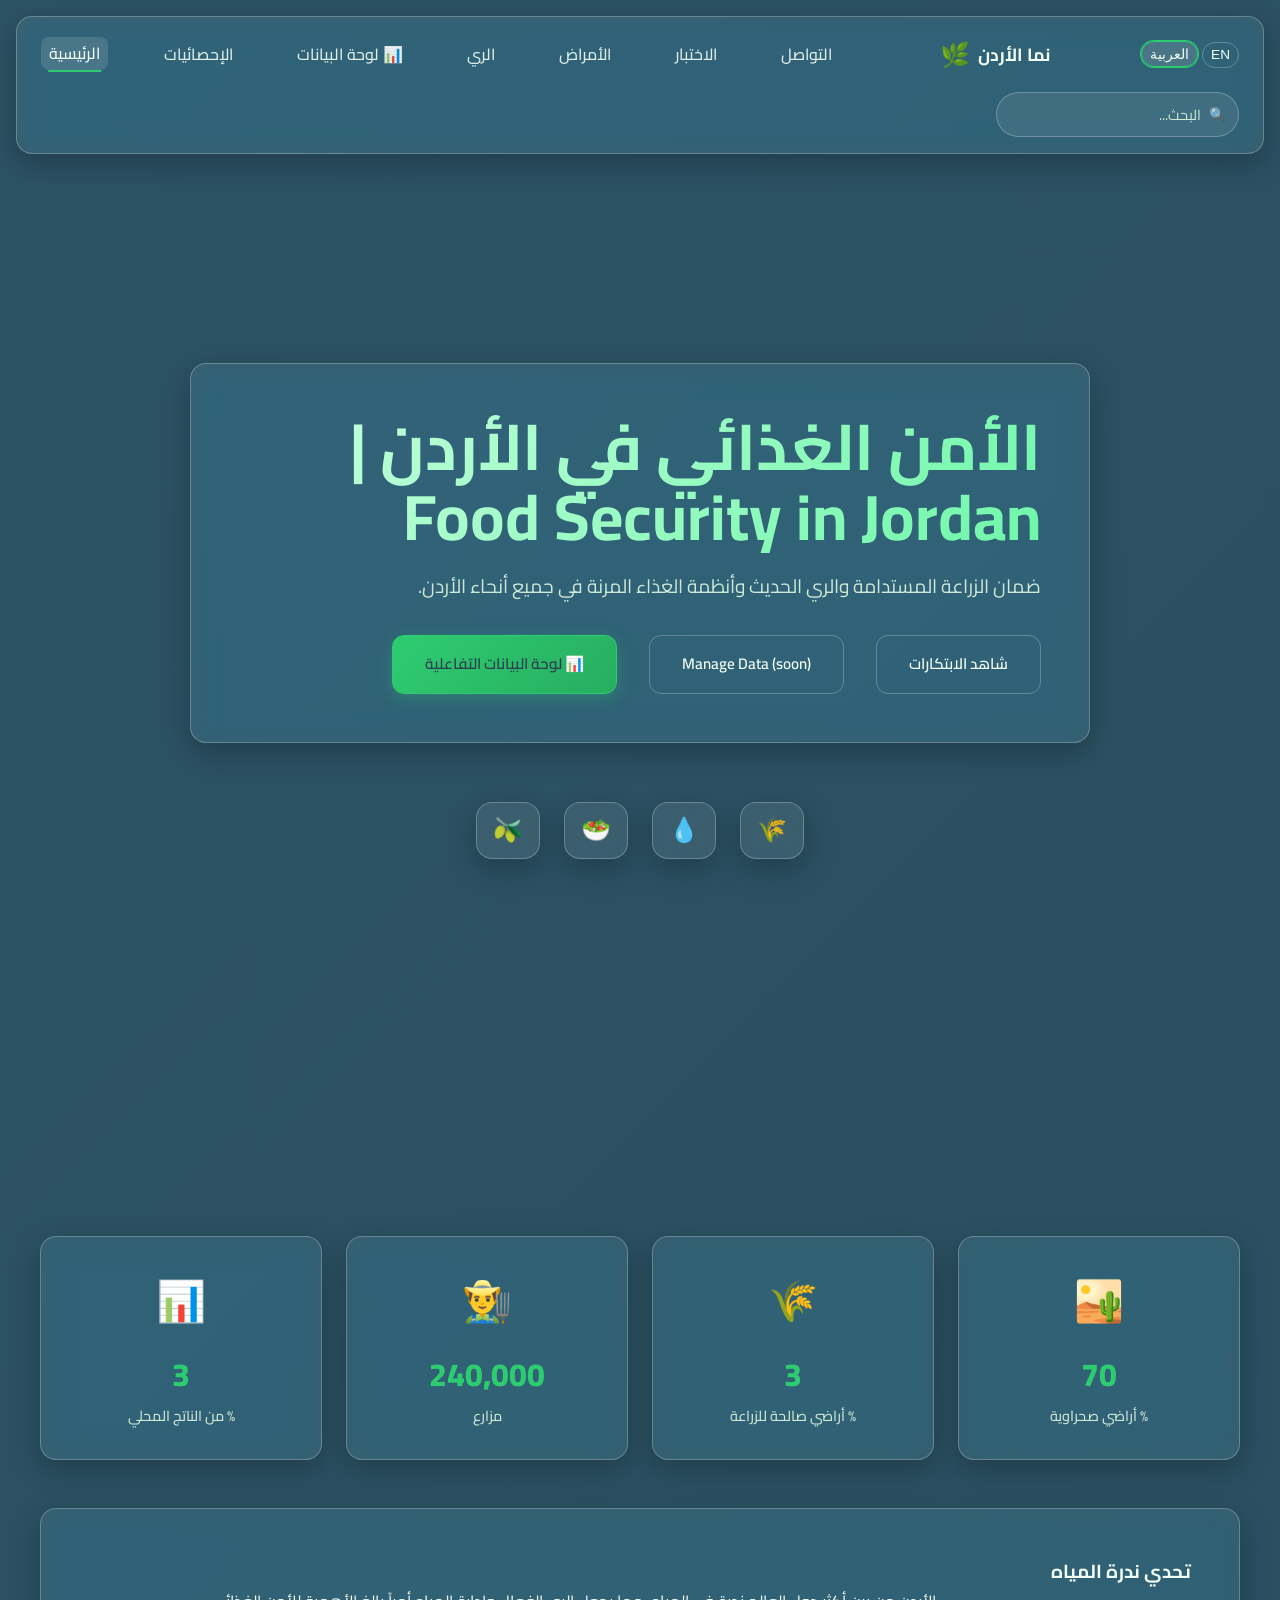
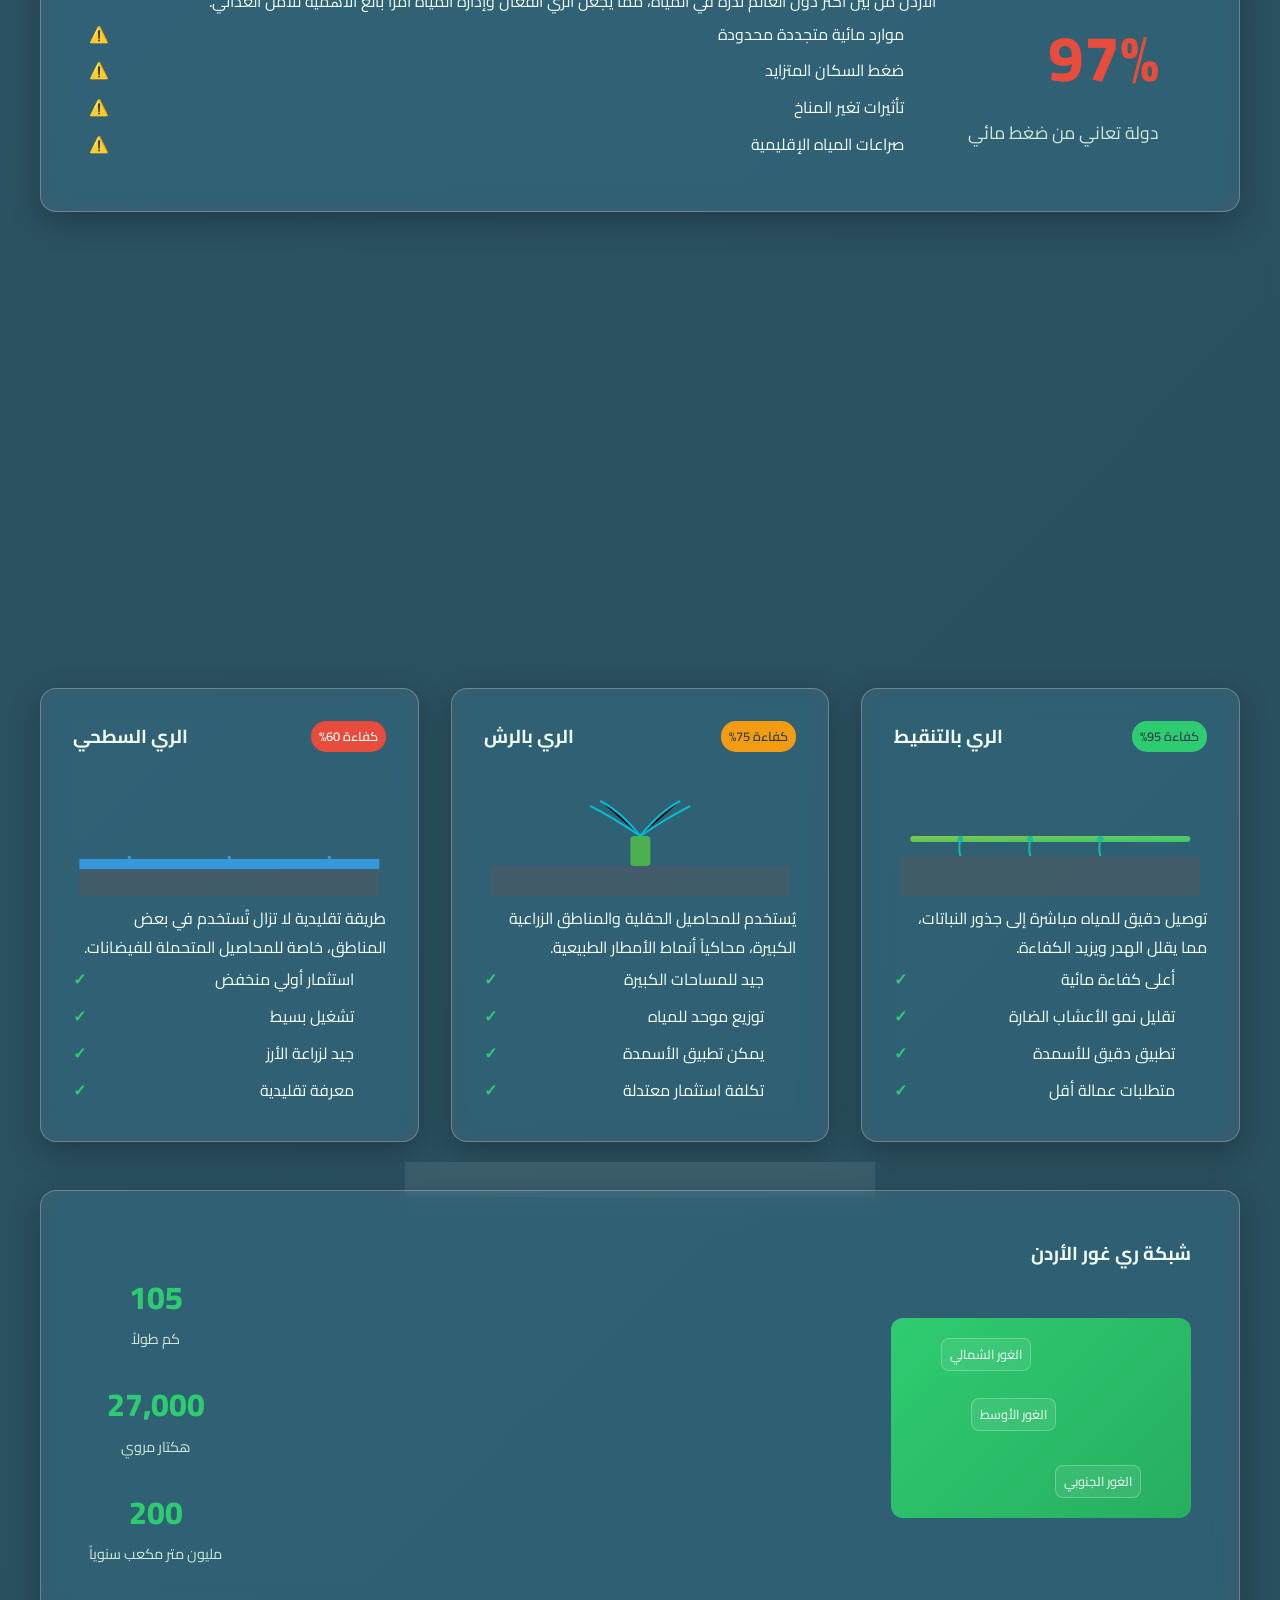
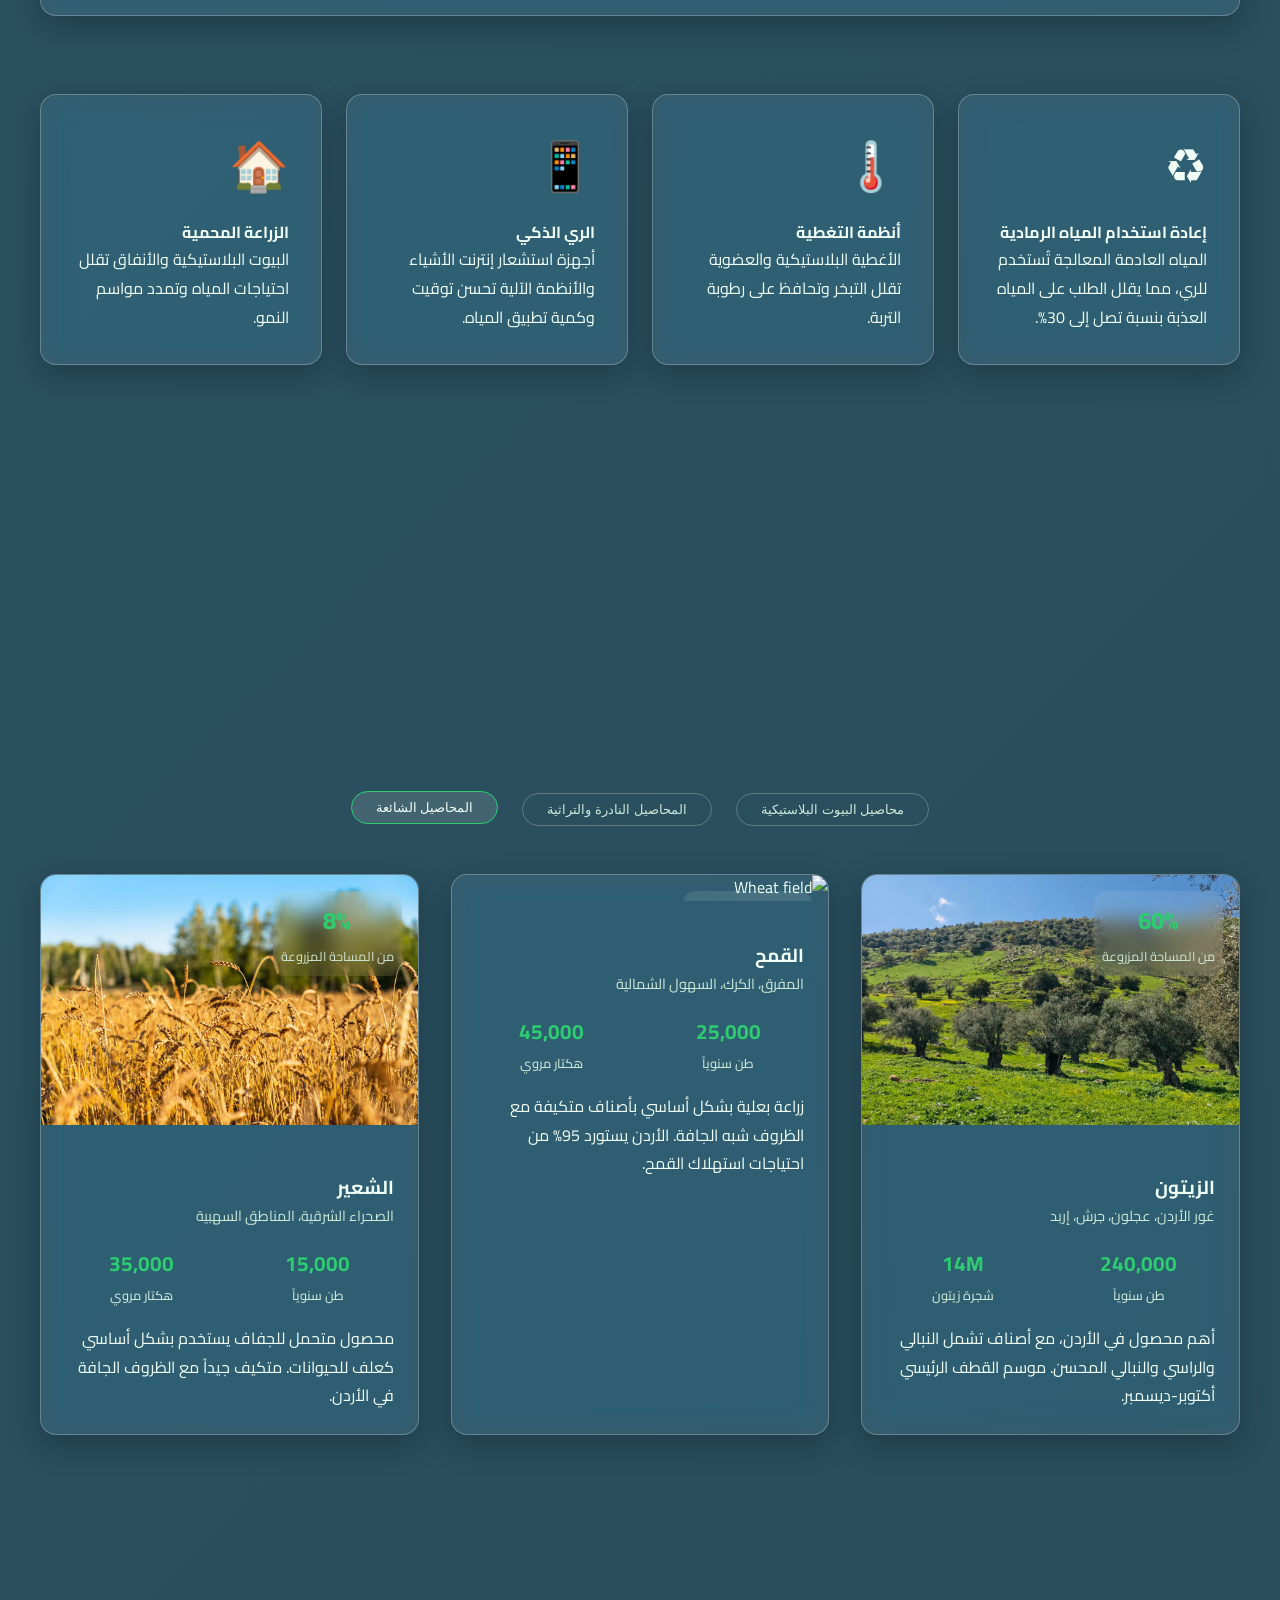
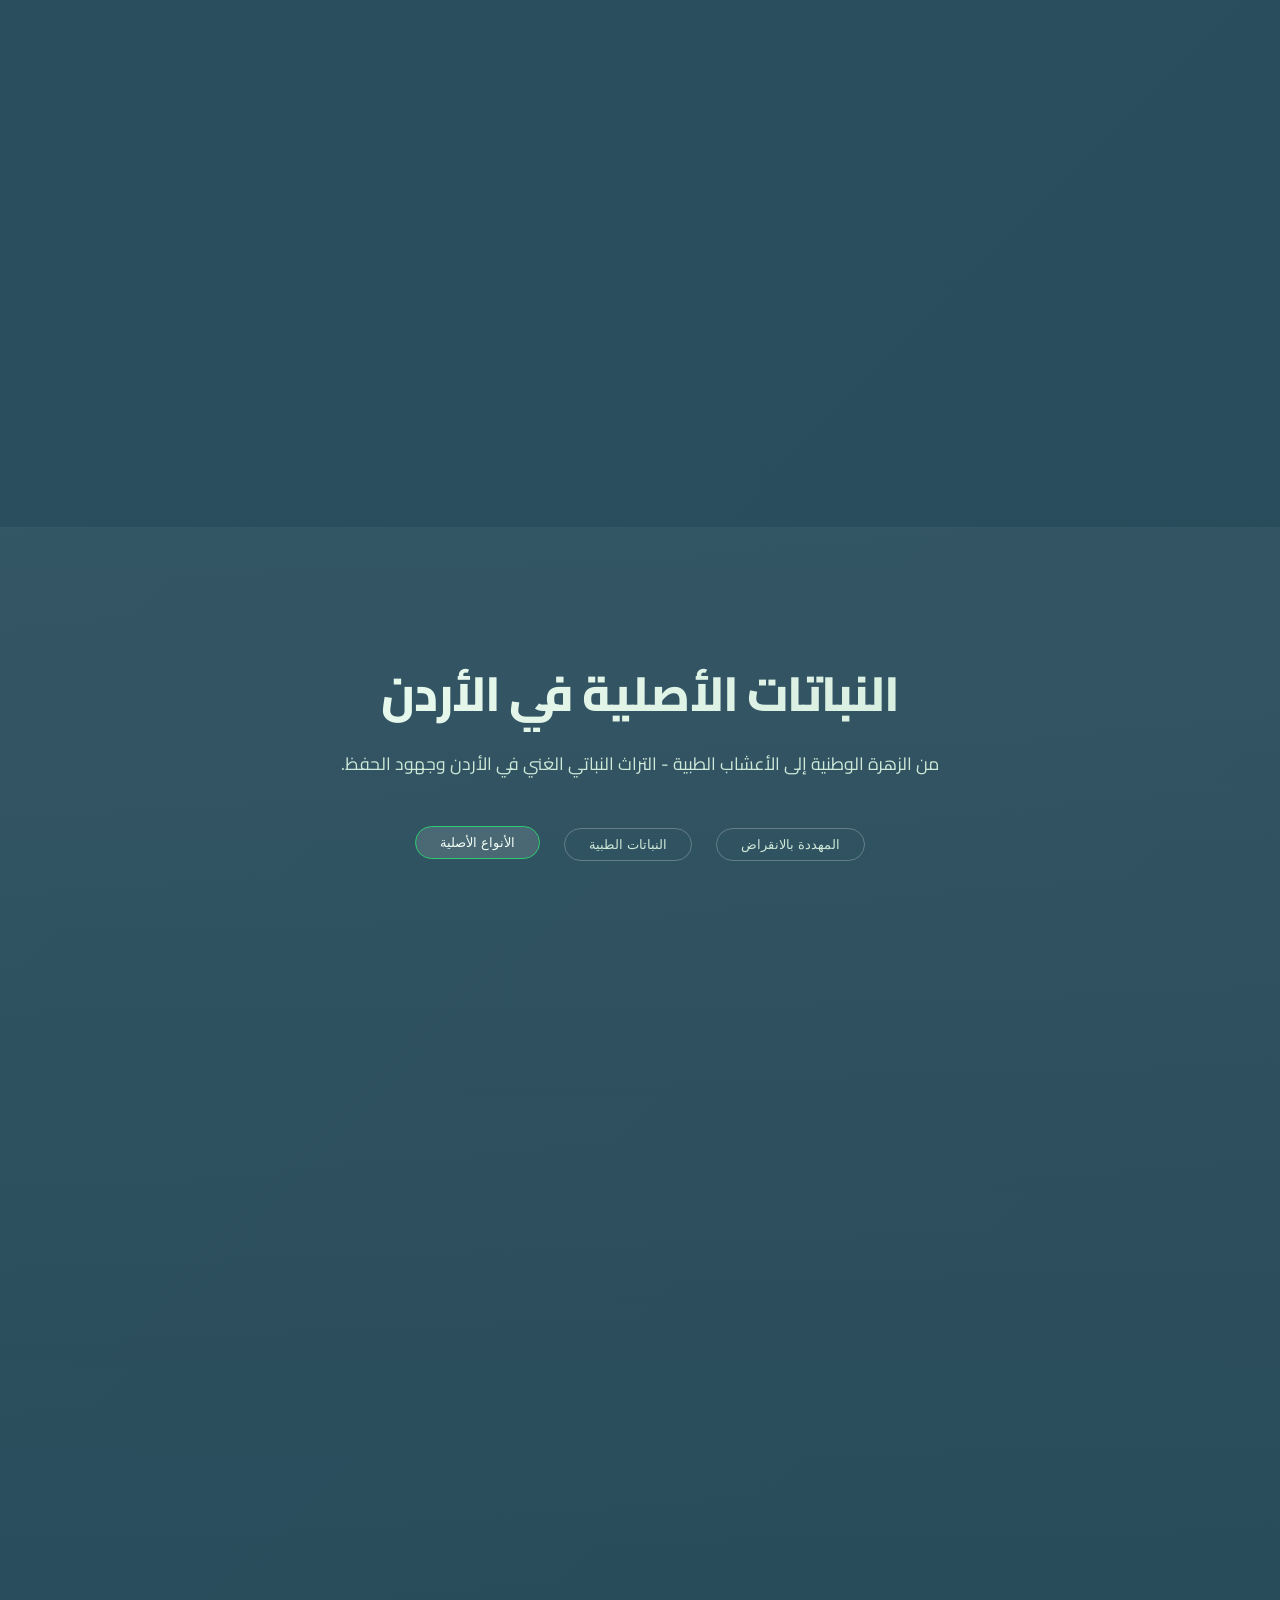
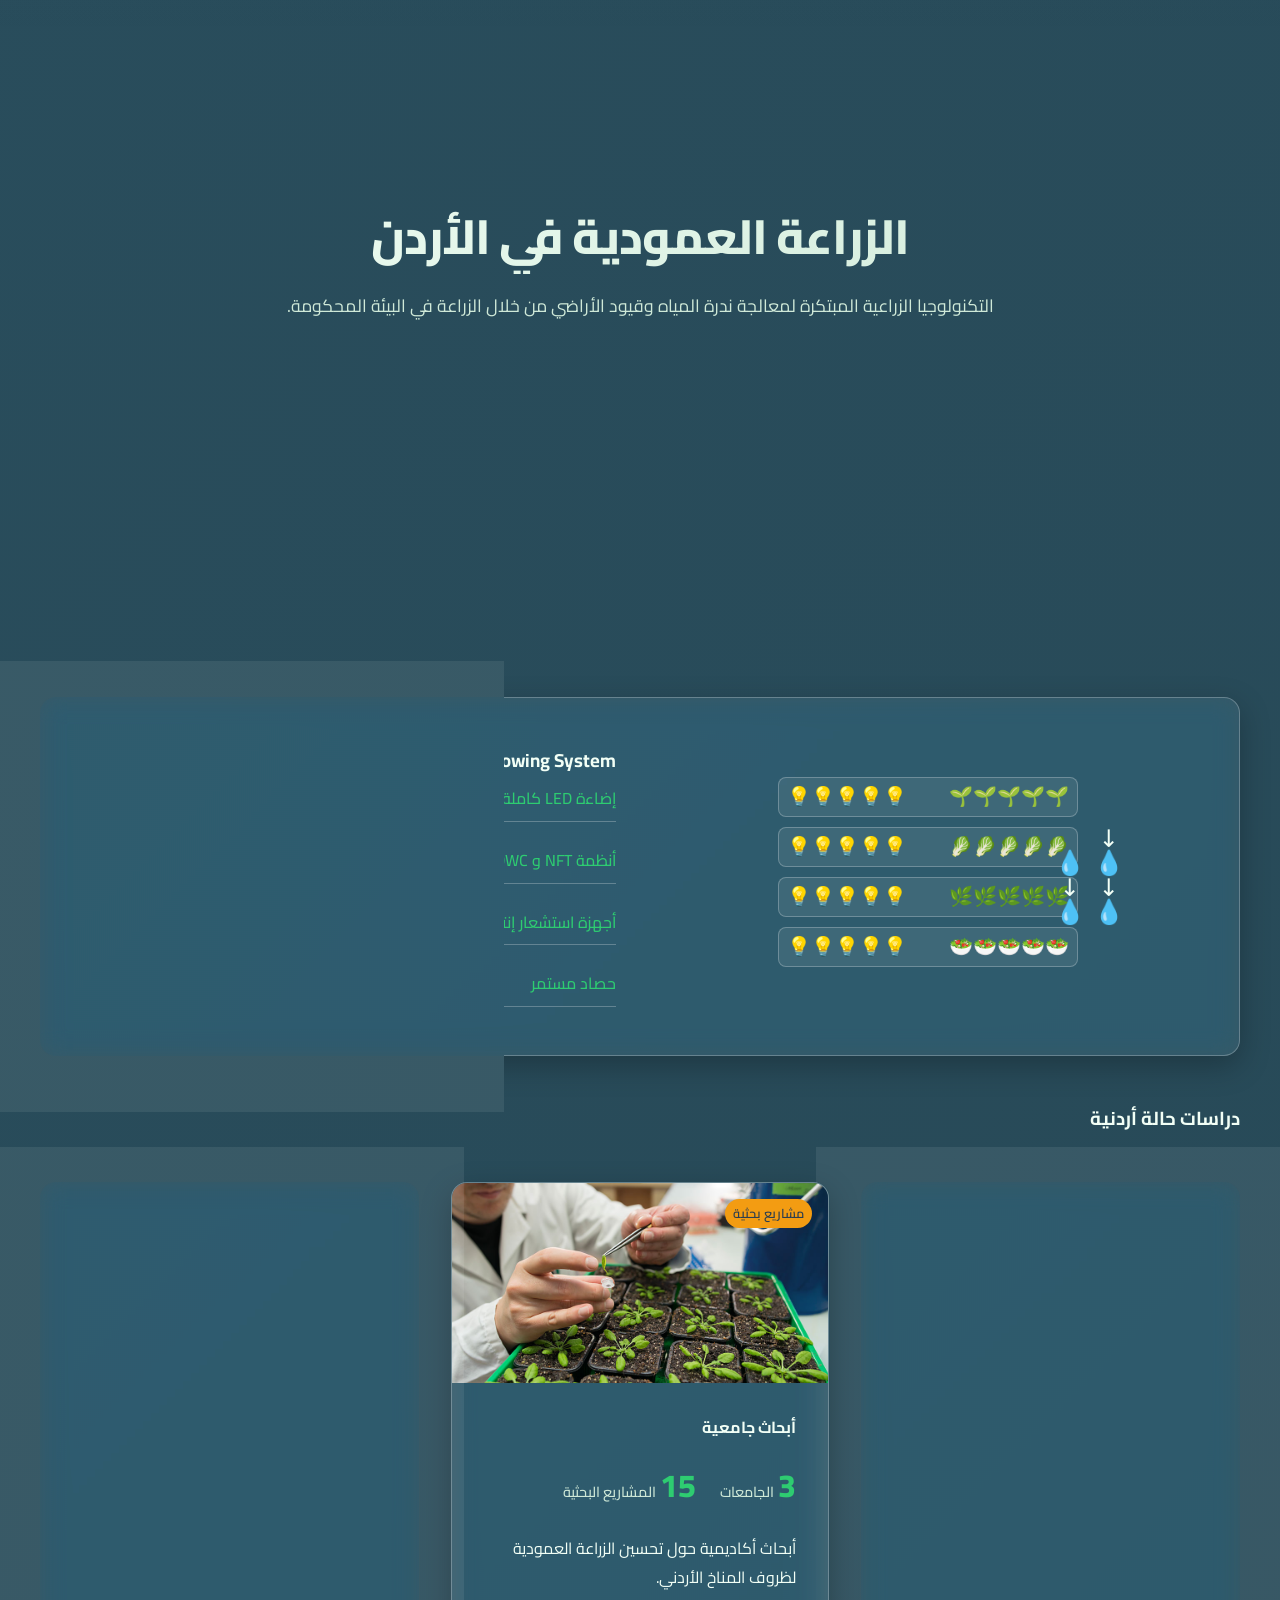
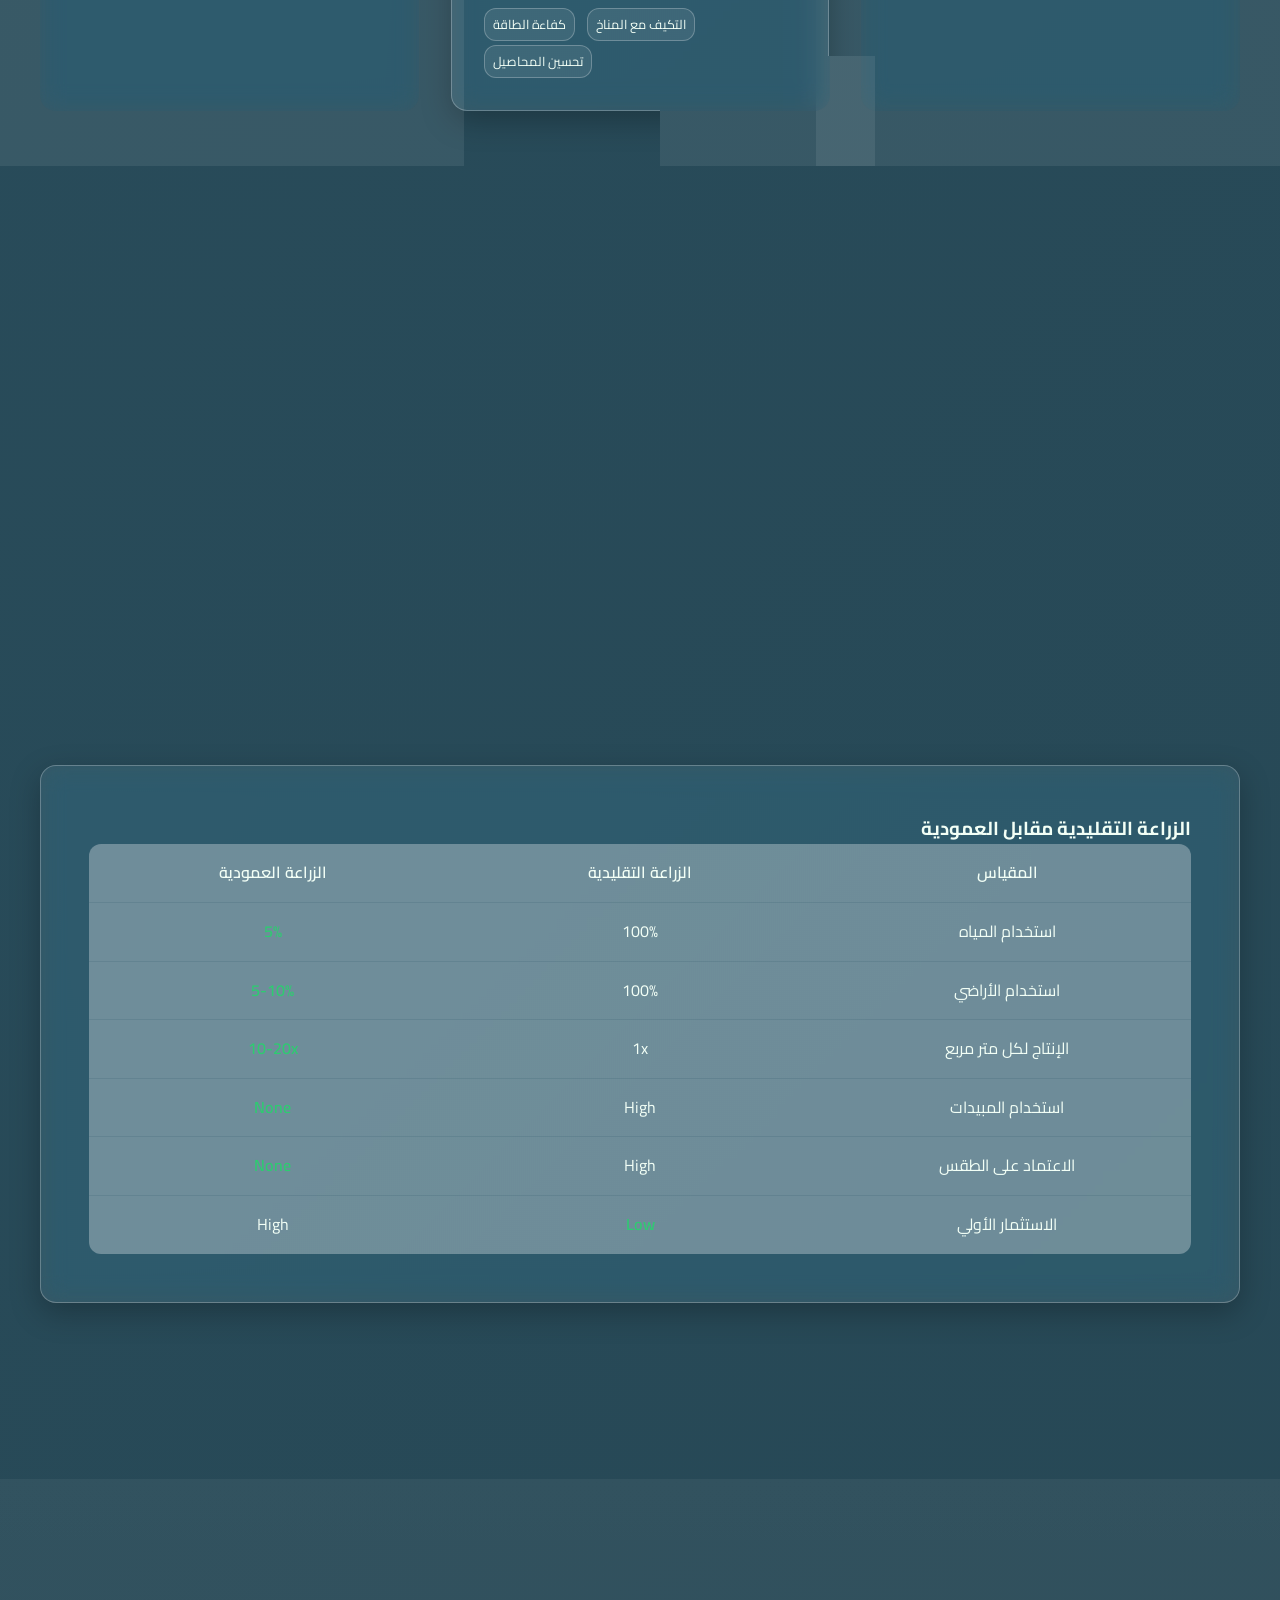
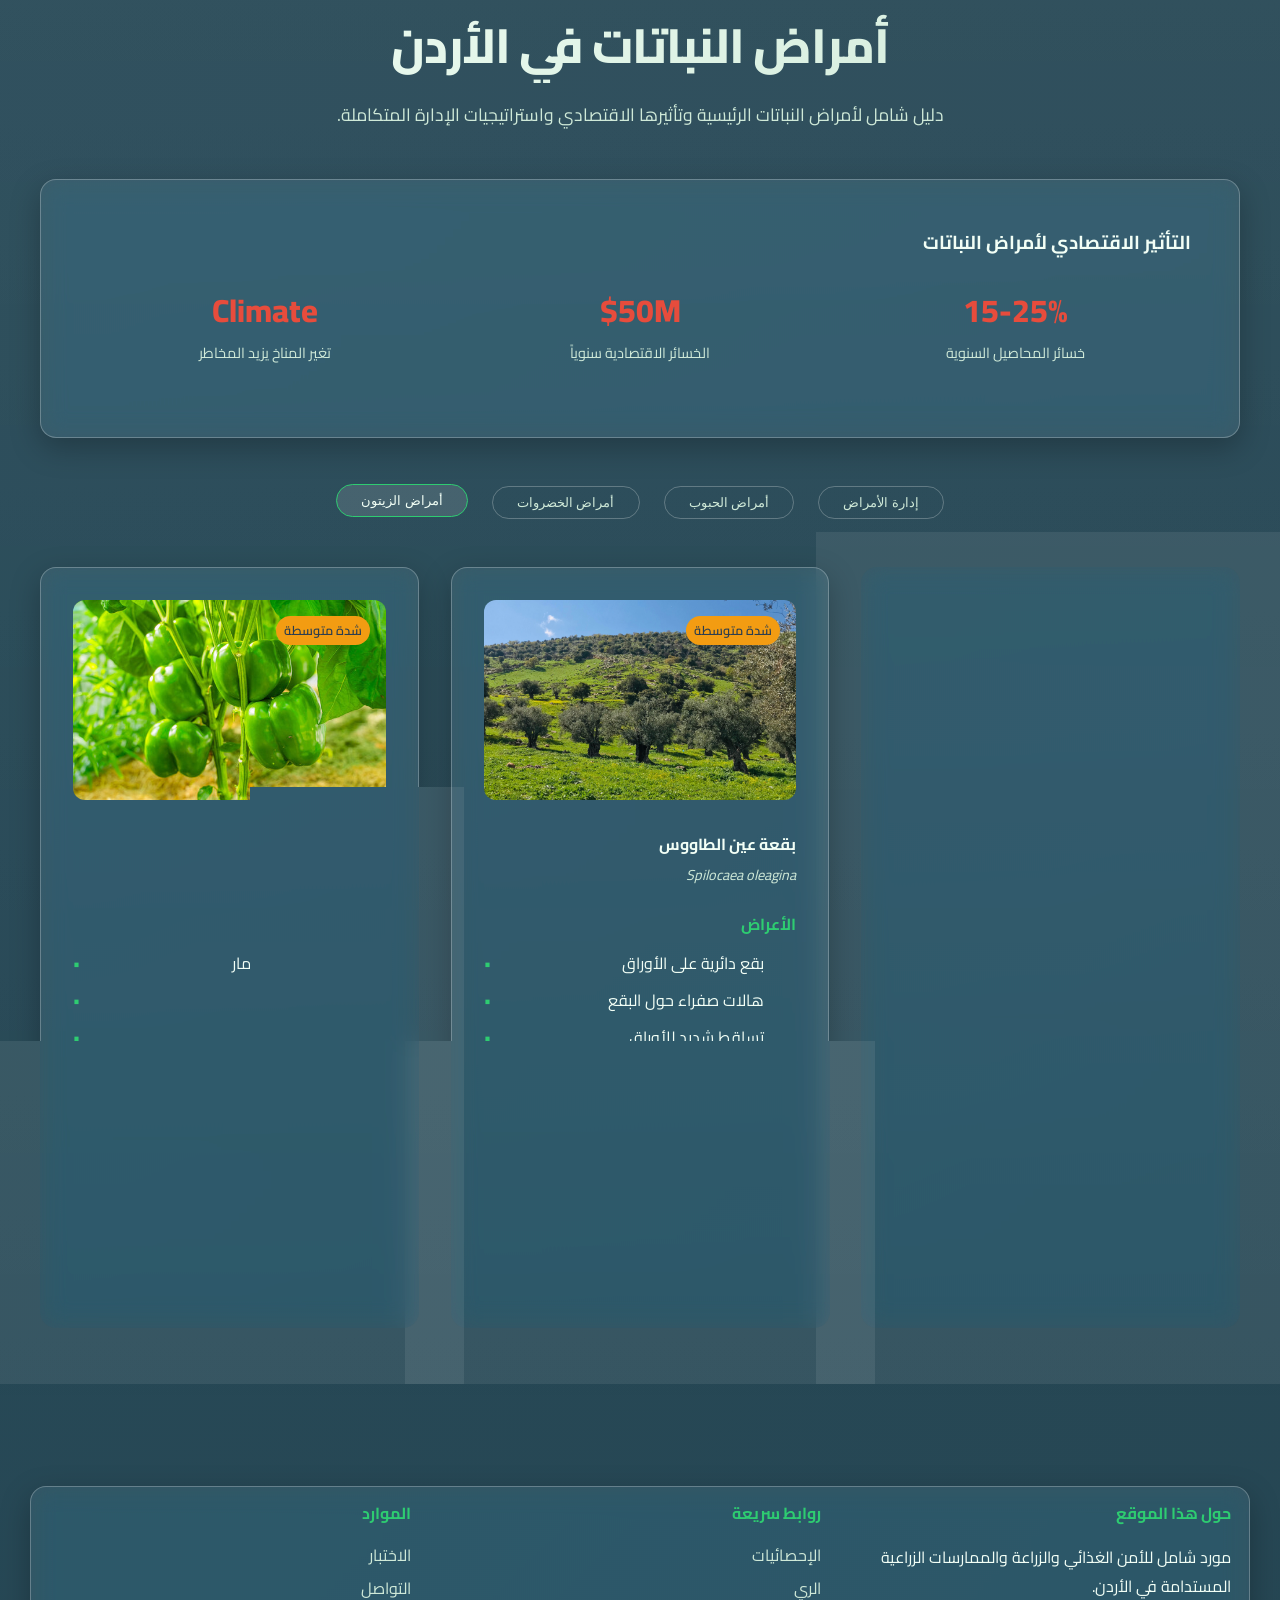
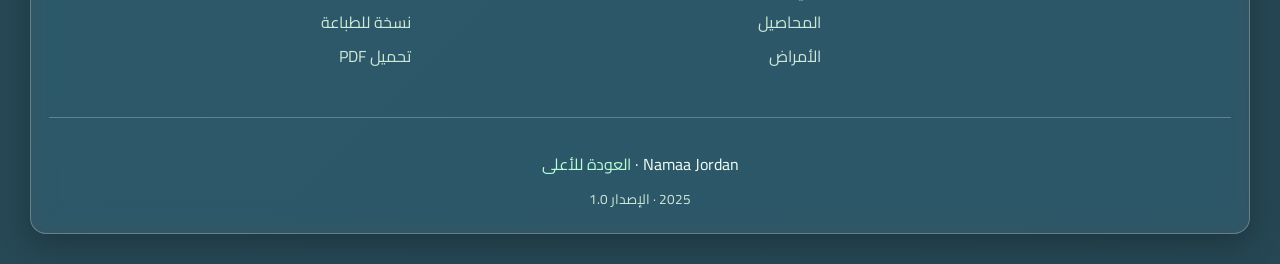
==== commit 7e8640c6: "Add files via upload" ====
--- a/index.html
+++ b/index.html
@@ -1,1552 +1,2547 @@
 <!DOCTYPE html>
 <html lang="en" dir="ltr">
-<head>
-  <meta charset="UTF-8" />
-  <meta name="viewport" content="width=device-width, initial-scale=1.0" />
-  <meta name="description" content="Food Security in Jordan | الأمن الغذائي في الأردن - Comprehensive overview of agriculture, irrigation, crops, vertical farming, and plant diseases in Jordan with interactive charts and detailed statistics." />
-  <title>Food Security in Jordan | الأمن الغذائي في الأردن</title>
-  <link rel="preconnect" href="https://fonts.googleapis.com">
-  <link rel="preconnect" href="https://fonts.gstatic.com" crossorigin>
-  <link href="https://fonts.googleapis.com/css2?family=Poppins:wght@300;400;600;700;800&family=Cairo:wght@400;600;700;800&display=swap" rel="stylesheet">
-  <link rel="stylesheet" href="css/style.css" />
-  <link rel="stylesheet" href="css/rtl-support.css" />
-  <link rel="icon" href="images/favicon.svg" />
-  <script src="https://cdn.jsdelivr.net/npm/chart.js"></script>
-  <script src="https://cdn.jsdelivr.net/npm/chartjs-adapter-date-fns@3.0.0/dist/chartjs-adapter-date-fns.bundle.min.js"></script>
-</head>
-<body>
-  <header class="glass nav">
-    <div class="brand">
-      <span class="logo">🌿</span>
-      <span data-i18n="brand">Food Security in Jordan</span>
+  <head>
+    <meta charset="UTF-8" />
+    <meta name="viewport" content="width=device-width, initial-scale=1.0" />
+    <meta
+      name="description"
+      content="Food Security in Jordan | الأمن الغذائي في الأردن - Comprehensive overview of agriculture, irrigation, crops, vertical farming, and plant diseases in Jordan with interactive charts and detailed statistics."
+    />
+    <title>Food Security in Jordan | الأمن الغذائي في الأردن</title>
+    <link rel="preconnect" href="https://fonts.googleapis.com" />
+    <link rel="preconnect" href="https://fonts.gstatic.com" crossorigin />
+    <link
+      href="https://fonts.googleapis.com/css2?family=Poppins:wght@300;400;600;700;800&family=Cairo:wght@400;600;700;800&display=swap"
+      rel="stylesheet"
+    />
+    <link rel="stylesheet" href="css/style.css" />
+    <link rel="stylesheet" href="css/rtl-support.css" />
+    <link rel="icon" href="images/favicon.svg" />
+    <script src="https://cdn.jsdelivr.net/npm/chart.js"></script>
+    <script src="https://cdn.jsdelivr.net/npm/chartjs-adapter-date-fns@3.0.0/dist/chartjs-adapter-date-fns.bundle.min.js"></script>
+  </head>
+  <body>
+    <header class="glass nav">
+      <div class="brand">
+        <span class="logo">🌿</span>
+        <span data-i18n="brand">Food Security in Jordan</span>
+      </div>
+      <nav class="nav-menu">
+        <a href="#hero" data-i18n="nav_home">Home</a>
+        <a href="html/statistics.html" data-i18n="nav_stats">Statistics</a>
+        <a href="html/dashboard.html" data-i18n="nav_dashboard">📊 Dashboard</a>
+        <a href="html/irrigation.html" data-i18n="nav_irrigation">Irrigation</a>
+        <a href="html/diseases.html" data-i18n="nav_diseases">Diseases</a>
+        <a href="html/quiz.html" data-i18n="nav_quiz">Quiz</a>
+        <a href="html/contact.html" data-i18n="nav_contact">Contact</a>
+      </nav>
+      <div class="nav-toggle" id="navToggle">
+        <span></span>
+        <span></span>
+        <span></span>
+      </div>
+      <div class="search-container">
+        <input
+          type="text"
+          id="searchInput"
+          placeholder="Search..."
+          data-i18n-placeholder="search_placeholder"
+        />
+        <button id="searchBtn">🔍</button>
+      </div>
+      <div class="lang-switch">
+        <button id="lang-en" class="chip active">EN</button>
+        <button id="lang-ar" class="chip">العربية</button>
+      </div>
+    </header>
+
+    <main>
+      <!-- Hero -->
+      <section id="hero" class="section hero">
+        <div class="hero-content glass fade-up">
+          <h1 class="title gradient-text" data-i18n="hero_title">
+            Food Security in Jordan | الأمن الغذائي في الأردن
+          </h1>
+          <p class="subtitle" data-i18n="hero_sub">
+            Ensuring sustainable agriculture, modern irrigation, and resilient
+            food systems across Jordan.
+          </p>
+          <div class="cta">
+            <a
+              href="html/dashboard.html"
+              class="btn primary"
+              data-i18n="cta_explore"
+              >📊 Interactive Dashboard</a
+            >
+            <a href="#" class="btn ghost">(soon) Manage Data</a>
+            <a href="#vertical" class="btn ghost" data-i18n="cta_innovate"
+              >See Innovations</a
+            >
+          </div>
+        </div>
+        <div class="floating-stats">
+          <div class="bubble">🌾</div>
+          <div class="bubble">💧</div>
+          <div class="bubble">🥗</div>
+          <div class="bubble">🫒</div>
+        </div>
+      </section>
+
+      <!-- Statistics -->
+      <section id="statistics" class="section">
+        <div class="container">
+          <h2 class="section-title" data-i18n="stats_title">
+            Jordan Agriculture Statistics
+          </h2>
+          <p class="section-desc" data-i18n="stats_desc">
+            Comprehensive data on Jordan's agricultural landscape, production,
+            and economic impact.
+          </p>
+
+          <!-- Key Statistics Cards -->
+          <div class="stats-overview">
+            <div class="stat-card glass fade-up">
+              <div class="stat-icon">🏜️</div>
+              <div class="stat-number" data-count="70">0</div>
+              <div class="stat-label" data-i18n="stat_desert">
+                % Desert Land
+              </div>
+            </div>
+            <div class="stat-card glass fade-up">
+              <div class="stat-icon">🌾</div>
+              <div class="stat-number" data-count="3">0</div>
+              <div class="stat-label" data-i18n="stat_arable">
+                % Arable Land
+              </div>
+            </div>
+            <div class="stat-card glass fade-up">
+              <div class="stat-icon">👨‍🌾</div>
+              <div class="stat-number" data-count="240000">0</div>
+              <div class="stat-label" data-i18n="stat_farmers">Farmers</div>
+            </div>
+            <div class="stat-card glass fade-up">
+              <div class="stat-icon">📊</div>
+              <div class="stat-number" data-count="3">0</div>
+              <div class="stat-label" data-i18n="stat_gdp">% of GDP</div>
+            </div>
+          </div>
+
+          <!-- Water Stress Information -->
+          <div class="water-stress-info glass fade-up">
+            <h3 data-i18n="water_stress_title">Water Scarcity Challenge</h3>
+            <div class="water-stress-content">
+              <div class="water-stress-stat">
+                <span class="stress-number">97%</span>
+                <span class="stress-label" data-i18n="water_stressed"
+                  >Water-Stressed Country</span
+                >
+              </div>
+              <div class="water-stress-details">
+                <p data-i18n="water_stress_desc">
+                  Jordan is among the world's most water-scarce countries,
+                  making efficient irrigation and water management critical for
+                  food security.
+                </p>
+                <ul class="water-challenges">
+                  <li data-i18n="challenge_1">
+                    Limited renewable water resources
+                  </li>
+                  <li data-i18n="challenge_2">Growing population pressure</li>
+                  <li data-i18n="challenge_3">Climate change impacts</li>
+                  <li data-i18n="challenge_4">Regional water conflicts</li>
+                </ul>
+              </div>
+            </div>
+          </div>
+        </div>
+      </section>
+
+      <!-- Irrigation systems -->
+      <section id="irrigation" class="section alt">
+        <div class="container">
+          <h2 class="section-title" data-i18n="irr_title">
+            Irrigation Systems in Jordan
+          </h2>
+          <p class="section-desc" data-i18n="irr_desc">
+            Advanced water management techniques essential for agriculture in
+            one of the world's most water-scarce countries.
+          </p>
+
+          <!-- Irrigation Methods Grid -->
+          <div class="irrigation-methods">
+            <div class="method-card glass fade-up">
+              <div class="method-header">
+                <h3 data-i18n="irr_drip">Drip Irrigation</h3>
+                <span class="efficiency-badge" data-i18n="efficiency_high"
+                  >95% Efficient</span
+                >
+              </div>
+              <div class="diagram">
+                <svg viewBox="0 0 300 120" width="100%" height="120">
+                  <defs>
+                    <linearGradient id="g" x1="0" x2="1" y1="0" y2="1">
+                      <stop offset="0%" stop-color="#8BC34A" />
+                      <stop offset="100%" stop-color="#2ecc71" />
+                    </linearGradient>
+                  </defs>
+                  <rect
+                    x="0"
+                    y="80"
+                    width="300"
+                    height="40"
+                    fill="#795548"
+                    opacity="0.25"
+                  />
+                  <rect
+                    x="10"
+                    y="60"
+                    width="280"
+                    height="6"
+                    rx="3"
+                    fill="url(#g)"
+                  />
+                  <circle cx="60" cy="63" r="3" fill="#1abc9c" />
+                  <circle cx="130" cy="63" r="3" fill="#1abc9c" />
+                  <circle cx="200" cy="63" r="3" fill="#1abc9c" />
+                  <path
+                    d="M60,63 C60,63 58,72 60,80"
+                    stroke="#1abc9c"
+                    stroke-width="2"
+                    fill="none"
+                  />
+                  <path
+                    d="M130,63 C130,63 128,72 130,80"
+                    stroke="#1abc9c"
+                    stroke-width="2"
+                    fill="none"
+                  />
+                  <path
+                    d="M200,63 C200,63 198,72 200,80"
+                    stroke="#1abc9c"
+                    stroke-width="2"
+                    fill="none"
+                  />
+                </svg>
+              </div>
+              <div class="method-details">
+                <p data-i18n="irr_drip_desc">
+                  Most efficient system used extensively in Jordan Valley. Water
+                  is delivered directly to plant roots through emitters.
+                </p>
+                <ul class="method-benefits">
+                  <li data-i18n="drip_benefit_1">90-95% water efficiency</li>
+                  <li data-i18n="drip_benefit_2">Reduced evaporation losses</li>
+                  <li data-i18n="drip_benefit_3">Precise nutrient delivery</li>
+                  <li data-i18n="drip_benefit_4">Suitable for all terrains</li>
+                </ul>
+              </div>
+            </div>
+
+            <div class="method-card glass fade-up">
+              <div class="method-header">
+                <h3 data-i18n="irr_sprink">Sprinkler Irrigation</h3>
+                <span
+                  class="efficiency-badge moderate"
+                  data-i18n="efficiency_moderate"
+                  >75% Efficient</span
+                >
+              </div>
+              <div class="diagram">
+                <svg viewBox="0 0 300 120" width="100%" height="120">
+                  <rect
+                    x="0"
+                    y="90"
+                    width="300"
+                    height="30"
+                    fill="#795548"
+                    opacity="0.25"
+                  />
+                  <rect
+                    x="140"
+                    y="60"
+                    width="20"
+                    height="30"
+                    rx="4"
+                    fill="#4CAF50"
+                  />
+                  <path
+                    d="M150,60 Q120,40 100,30"
+                    stroke="#00BCD4"
+                    stroke-width="2"
+                  />
+                  <path
+                    d="M150,60 Q180,40 200,30"
+                    stroke="#00BCD4"
+                    stroke-width="2"
+                  />
+                  <path
+                    d="M150,60 Q130,35 110,25"
+                    stroke="#00BCD4"
+                    stroke-width="2"
+                  />
+                  <path
+                    d="M150,60 Q170,35 190,25"
+                    stroke="#00BCD4"
+                    stroke-width="2"
+                  />
+                </svg>
+              </div>
+              <div class="method-details">
+                <p data-i18n="irr_sprink_desc">
+                  Used for field crops and larger agricultural areas, simulating
+                  natural rainfall patterns.
+                </p>
+                <ul class="method-benefits">
+                  <li data-i18n="sprink_benefit_1">Good for large areas</li>
+                  <li data-i18n="sprink_benefit_2">
+                    Uniform water distribution
+                  </li>
+                  <li data-i18n="sprink_benefit_3">Can apply fertilizers</li>
+                  <li data-i18n="sprink_benefit_4">Moderate investment cost</li>
+                </ul>
+              </div>
+            </div>
+
+            <div class="method-card glass fade-up">
+              <div class="method-header">
+                <h3 data-i18n="irr_surface">Surface Irrigation</h3>
+                <span class="efficiency-badge low" data-i18n="efficiency_low"
+                  >60% Efficient</span
+                >
+              </div>
+              <div class="diagram">
+                <svg viewBox="0 0 300 120" width="100%" height="120">
+                  <rect
+                    x="0"
+                    y="90"
+                    width="300"
+                    height="30"
+                    fill="#795548"
+                    opacity="0.25"
+                  />
+                  <path
+                    d="M0,88 C80,88 220,88 300,88"
+                    stroke="#3498db"
+                    stroke-width="10"
+                    fill="none"
+                  />
+                  <path
+                    d="M50,88 C50,85 50,82 50,80"
+                    stroke="#3498db"
+                    stroke-width="3"
+                    fill="none"
+                  />
+                  <path
+                    d="M150,88 C150,85 150,82 150,80"
+                    stroke="#3498db"
+                    stroke-width="3"
+                    fill="none"
+                  />
+                  <path
+                    d="M250,88 C250,85 250,82 250,80"
+                    stroke="#3498db"
+                    stroke-width="3"
+                    fill="none"
+                  />
+                </svg>
+              </div>
+              <div class="method-details">
+                <p data-i18n="irr_surface_desc">
+                  Traditional method still used in some areas, particularly for
+                  flood-tolerant crops.
+                </p>
+                <ul class="method-benefits">
+                  <li data-i18n="surface_benefit_1">Low initial investment</li>
+                  <li data-i18n="surface_benefit_2">Simple operation</li>
+                  <li data-i18n="surface_benefit_3">
+                    Good for rice cultivation
+                  </li>
+                  <li data-i18n="surface_benefit_4">Traditional knowledge</li>
+                </ul>
+              </div>
+            </div>
+          </div>
+
+          <!-- Jordan Valley Irrigation Network -->
+          <div class="jordan-valley-section glass fade-up">
+            <h3 data-i18n="jordan_valley_title">
+              Jordan Valley Irrigation Network
+            </h3>
+            <div class="valley-content">
+              <div class="valley-map">
+                <div class="map-placeholder">
+                  <div
+                    class="region north"
+                    data-tooltip="Northern Jordan Valley - Intensive vegetable production"
+                  >
+                    <span class="region-label" data-i18n="north_valley"
+                      >North Valley</span
+                    >
+                  </div>
+                  <div
+                    class="region middle"
+                    data-tooltip="Middle Jordan Valley - Mixed farming systems"
+                  >
+                    <span class="region-label" data-i18n="middle_valley"
+                      >Middle Valley</span
+                    >
+                  </div>
+                  <div
+                    class="region south"
+                    data-tooltip="Southern Jordan Valley - Date palm cultivation"
+                  >
+                    <span class="region-label" data-i18n="south_valley"
+                      >South Valley</span
+                    >
+                  </div>
+                </div>
+              </div>
+              <div class="valley-stats">
+                <div class="valley-stat">
+                  <span class="stat-value">105</span>
+                  <span class="stat-unit" data-i18n="km_length">km length</span>
+                </div>
+                <div class="valley-stat">
+                  <span class="stat-value">27,000</span>
+                  <span class="stat-unit" data-i18n="hectares"
+                    >hectares irrigated</span
+                  >
+                </div>
+                <div class="valley-stat">
+                  <span class="stat-value">200</span>
+                  <span class="stat-unit" data-i18n="mcm_water"
+                    >MCM water annually</span
+                  >
+                </div>
+              </div>
+            </div>
+          </div>
+
+          <!-- Water Conservation Techniques -->
+          <div class="conservation-techniques">
+            <h3 data-i18n="conservation_title">
+              Water Conservation Innovations
+            </h3>
+            <div class="techniques-grid">
+              <div class="technique-card glass fade-up">
+                <div class="technique-icon">♻️</div>
+                <h4 data-i18n="greywater_title">Greywater Reuse</h4>
+                <p data-i18n="greywater_desc">
+                  Treated wastewater used for irrigation, reducing freshwater
+                  demand by up to 30%.
+                </p>
+              </div>
+              <div class="technique-card glass fade-up">
+                <div class="technique-icon">🌡️</div>
+                <h4 data-i18n="mulching_title">Mulching Systems</h4>
+                <p data-i18n="mulching_desc">
+                  Plastic and organic mulches reduce evaporation and maintain
+                  soil moisture.
+                </p>
+              </div>
+              <div class="technique-card glass fade-up">
+                <div class="technique-icon">📱</div>
+                <h4 data-i18n="smart_irrigation_title">Smart Irrigation</h4>
+                <p data-i18n="smart_irrigation_desc">
+                  IoT sensors and automated systems optimize water application
+                  timing and quantity.
+                </p>
+              </div>
+              <div class="technique-card glass fade-up">
+                <div class="technique-icon">🏠</div>
+                <h4 data-i18n="greenhouse_title">Protected Agriculture</h4>
+                <p data-i18n="greenhouse_desc">
+                  Greenhouses and tunnels reduce water needs while extending
+                  growing seasons.
+                </p>
+              </div>
+            </div>
+          </div>
+        </div>
+      </section>
+
+      <!-- Crops -->
+      <section id="crops" class="section">
+        <div class="container">
+          <h2 class="section-title" data-i18n="crops_title">Crops in Jordan</h2>
+          <p class="section-desc" data-i18n="crops_desc">
+            From traditional staples to modern greenhouse production - Jordan's
+            diverse agricultural output.
+          </p>
+
+          <!-- Crop Categories -->
+          <div class="crop-categories">
+            <div class="category-tabs">
+              <button
+                class="tab-btn active"
+                data-category="common"
+                data-i18n="common_crops"
+              >
+                Common Crops
+              </button>
+              <button
+                class="tab-btn"
+                data-category="rare"
+                data-i18n="rare_crops"
+              >
+                Rare & Heritage
+              </button>
+              <button
+                class="tab-btn"
+                data-category="greenhouse"
+                data-i18n="greenhouse_crops"
+              >
+                Greenhouse
+              </button>
+            </div>
+          </div>
+
+          <!-- Common Crops -->
+          <div class="crop-content active" id="common">
+            <div class="crops-grid">
+              <div class="crop-card glass fade-up" data-crop="olives">
+                <div class="crop-image">
+                  <img
+                    src="images/olive-trees.jpg"
+                    alt="Olive trees"
+                    loading="lazy"
+                  />
+                  <div class="crop-overlay">
+                    <span class="crop-percentage">60%</span>
+                    <span class="crop-label" data-i18n="cultivated_area"
+                      >of cultivated area</span
+                    >
+                  </div>
+                </div>
+                <div class="crop-info">
+                  <h3 data-i18n="crop_olives_title">Olives</h3>
+                  <p class="crop-regions" data-i18n="olive_regions">
+                    Jordan Valley, Ajloun, Jerash, Irbid
+                  </p>
+                  <div class="crop-stats">
+                    <div class="stat">
+                      <span class="stat-value">240,000</span>
+                      <span class="stat-label" data-i18n="tons_annually"
+                        >tons annually</span
+                      >
+                    </div>
+                    <div class="stat">
+                      <span class="stat-value">14M</span>
+                      <span class="stat-label" data-i18n="olive_trees"
+                        >olive trees</span
+                      >
+                    </div>
+                  </div>
+                  <p class="crop-description" data-i18n="olive_desc">
+                    Jordan's most important crop, with varieties including
+                    Nabali, Rasii, and Improved Nabali. Main harvest season is
+                    October-December.
+                  </p>
+                </div>
+              </div>
+
+              <div class="crop-card glass fade-up" data-crop="wheat">
+                <div class="crop-image">
+                  <img
+                    src="images/wheat-field.jpg"
+                    alt="Wheat field"
+                    loading="lazy"
+                  />
+                  <div class="crop-overlay">
+                    <span class="crop-percentage">15%</span>
+                    <span class="crop-label" data-i18n="cultivated_area"
+                      >of cultivated area</span
+                    >
+                  </div>
+                </div>
+                <div class="crop-info">
+                  <h3 data-i18n="crop_wheat_title">Wheat</h3>
+                  <p class="crop-regions" data-i18n="wheat_regions">
+                    Mafraq, Karak, Northern Plains
+                  </p>
+                  <div class="crop-stats">
+                    <div class="stat">
+                      <span class="stat-value">25,000</span>
+                      <span class="stat-label" data-i18n="tons_annually"
+                        >tons annually</span
+                      >
+                    </div>
+                    <div class="stat">
+                      <span class="stat-value">45,000</span>
+                      <span class="stat-label" data-i18n="hectares"
+                        >hectares</span
+                      >
+                    </div>
+                  </div>
+                  <p class="crop-description" data-i18n="wheat_desc">
+                    Mainly rainfed cultivation with varieties adapted to
+                    semi-arid conditions. Jordan imports 95% of wheat
+                    consumption needs.
+                  </p>
+                </div>
+              </div>
+
+              <div class="crop-card glass fade-up" data-crop="barley">
+                <div class="crop-image">
+                  <img
+                    src="images/barley-field.jpg"
+                    alt="Barley field"
+                    loading="lazy"
+                  />
+                  <div class="crop-overlay">
+                    <span class="crop-percentage">8%</span>
+                    <span class="crop-label" data-i18n="cultivated_area"
+                      >of cultivated area</span
+                    >
+                  </div>
+                </div>
+                <div class="crop-info">
+                  <h3 data-i18n="crop_barley_title">Barley</h3>
+                  <p class="crop-regions" data-i18n="barley_regions">
+                    Eastern Desert, Steppe Regions
+                  </p>
+                  <div class="crop-stats">
+                    <div class="stat">
+                      <span class="stat-value">15,000</span>
+                      <span class="stat-label" data-i18n="tons_annually"
+                        >tons annually</span
+                      >
+                    </div>
+                    <div class="stat">
+                      <span class="stat-value">35,000</span>
+                      <span class="stat-label" data-i18n="hectares"
+                        >hectares</span
+                      >
+                    </div>
+                  </div>
+                  <p class="crop-description" data-i18n="barley_desc">
+                    Drought-tolerant crop used primarily for animal feed.
+                    Well-adapted to Jordan's arid conditions.
+                  </p>
+                </div>
+              </div>
+
+              <div class="crop-card glass fade-up" data-crop="citrus">
+                <div class="crop-image">
+                  <img
+                    src="images/citrus-fruits.jpg"
+                    alt="Citrus fruits"
+                    loading="lazy"
+                  />
+                  <div class="crop-overlay">
+                    <span class="crop-percentage">5%</span>
+                    <span class="crop-label" data-i18n="cultivated_area"
+                      >of cultivated area</span
+                    >
+                  </div>
+                </div>
+                <div class="crop-info">
+                  <h3 data-i18n="crop_citrus_title">Citrus Fruits</h3>
+                  <p class="crop-regions" data-i18n="citrus_regions">
+                    Jordan Valley, Ghor
+                  </p>
+                  <div class="crop-stats">
+                    <div class="stat">
+                      <span class="stat-value">180,000</span>
+                      <span class="stat-label" data-i18n="tons_annually"
+                        >tons annually</span
+                      >
+                    </div>
+                    <div class="stat">
+                      <span class="stat-value">8,500</span>
+                      <span class="stat-label" data-i18n="hectares"
+                        >hectares</span
+                      >
+                    </div>
+                  </div>
+                  <p class="crop-description" data-i18n="citrus_desc">
+                    Oranges, lemons, and grapefruits grown in the warm Jordan
+                    Valley climate with intensive irrigation.
+                  </p>
+                </div>
+              </div>
+            </div>
+          </div>
+
+          <!-- Rare & Heritage Crops -->
+          <div class="crop-content" id="rare">
+            <div class="heritage-intro glass fade-up">
+              <h3 data-i18n="heritage_title">
+                Heritage & Endangered Varieties
+              </h3>
+              <p data-i18n="heritage_desc">
+                Traditional crop varieties that have been cultivated in Jordan
+                for centuries, now at risk of disappearing due to modern farming
+                practices.
+              </p>
+            </div>
+
+            <div class="rare-crops-grid">
+              <div class="rare-crop-card glass fade-up">
+                <div class="rare-crop-header">
+                  <h4 data-i18n="ancient_wheat">Ancient Wheat Varieties</h4>
+                  <span class="status endangered" data-i18n="endangered"
+                    >Endangered</span
+                  >
+                </div>
+                <div class="rare-crop-content">
+                  <img
+                    src="images/ancient-wheat.jpg"
+                    alt="Ancient wheat"
+                    loading="lazy"
+                  />
+                  <div class="rare-crop-info">
+                    <p data-i18n="ancient_wheat_desc">
+                      Traditional emmer and einkorn wheat varieties once common
+                      in northern Jordan. These hardy grains are
+                      drought-resistant and nutritionally superior.
+                    </p>
+                    <div class="conservation-status">
+                      <span data-i18n="conservation_efforts"
+                        >Conservation efforts by ICARDA and local farmers</span
+                      >
+                    </div>
+                  </div>
+                </div>
+              </div>
+
+              <div class="rare-crop-card glass fade-up">
+                <div class="rare-crop-header">
+                  <h4 data-i18n="heirloom_vegetables">Heirloom Vegetables</h4>
+                  <span class="status rare" data-i18n="rare">Rare</span>
+                </div>
+                <div class="rare-crop-content">
+                  <img
+                    src="images/heirloom-vegetables.jpg"
+                    alt="Heirloom vegetables"
+                    loading="lazy"
+                  />
+                  <div class="rare-crop-info">
+                    <p data-i18n="heirloom_vegetables_desc">
+                      Traditional varieties of eggplant, peppers, and squash
+                      with unique flavors and adaptation to local conditions.
+                    </p>
+                    <div class="conservation-status">
+                      <span data-i18n="seed_banks"
+                        >Preserved in national seed banks</span
+                      >
+                    </div>
+                  </div>
+                </div>
+              </div>
+
+              <div class="rare-crop-card glass fade-up">
+                <div class="rare-crop-header">
+                  <h4 data-i18n="wild_relatives">Wild Crop Relatives</h4>
+                  <span class="status protected" data-i18n="protected"
+                    >Protected</span
+                  >
+                </div>
+                <div class="rare-crop-content">
+                  <img
+                    src="images/wild-plants.jpg"
+                    alt="Wild plants"
+                    loading="lazy"
+                  />
+                  <div class="rare-crop-info">
+                    <p data-i18n="wild_relatives_desc">
+                      Wild ancestors of cultivated crops found in Jordan's
+                      nature reserves, crucial for genetic diversity and
+                      breeding programs.
+                    </p>
+                    <div class="conservation-status">
+                      <span data-i18n="nature_reserves"
+                        >Protected in Dana and Ajloun reserves</span
+                      >
+                    </div>
+                  </div>
+                </div>
+              </div>
+            </div>
+          </div>
+
+          <!-- Greenhouse Crops -->
+          <div class="crop-content" id="greenhouse">
+            <div class="greenhouse-intro glass fade-up">
+              <h3 data-i18n="greenhouse_production_title">
+                Protected Agriculture Production
+              </h3>
+              <p data-i18n="greenhouse_production_desc">
+                Modern greenhouse facilities enabling year-round production of
+                high-value crops with efficient water and nutrient use.
+              </p>
+            </div>
+
+            <div class="greenhouse-stats">
+              <div class="greenhouse-stat glass fade-up">
+                <span class="stat-number">2,800</span>
+                <span class="stat-label" data-i18n="greenhouse_hectares"
+                  >hectares under protection</span
+                >
+              </div>
+              <div class="greenhouse-stat glass fade-up">
+                <span class="stat-number">85%</span>
+                <span class="stat-label" data-i18n="water_savings"
+                  >water savings vs. open field</span
+                >
+              </div>
+              <div class="greenhouse-stat glass fade-up">
+                <span class="stat-number">3-5x</span>
+                <span class="stat-label" data-i18n="yield_increase"
+                  >higher yields</span
+                >
+              </div>
+            </div>
+
+            <div class="greenhouse-crops-grid">
+              <div class="greenhouse-crop glass fade-up">
+                <img
+                  src="images/greenhouse-tomatoes.jpg"
+                  alt="Greenhouse tomatoes"
+                  loading="lazy"
+                />
+                <div class="greenhouse-crop-info">
+                  <h4 data-i18n="greenhouse_tomatoes">Tomatoes</h4>
+                  <p data-i18n="greenhouse_tomatoes_desc">
+                    Year-round production with hydroponic systems, producing 450
+                    tons/hectare annually.
+                  </p>
+                </div>
+              </div>
+              <div class="greenhouse-crop glass fade-up">
+                <img
+                  src="images/greenhouse-cucumbers.jpg"
+                  alt="Greenhouse cucumbers"
+                  loading="lazy"
+                />
+                <div class="greenhouse-crop-info">
+                  <h4 data-i18n="greenhouse_cucumbers">Cucumbers</h4>
+                  <p data-i18n="greenhouse_cucumbers_desc">
+                    High-quality export varieties grown in climate-controlled
+                    environments.
+                  </p>
+                </div>
+              </div>
+              <div class="greenhouse-crop glass fade-up">
+                <img
+                  src="images/greenhouse-peppers.jpg"
+                  alt="Greenhouse peppers"
+                  loading="lazy"
+                />
+                <div class="greenhouse-crop-info">
+                  <h4 data-i18n="greenhouse_peppers">Sweet Peppers</h4>
+                  <p data-i18n="greenhouse_peppers_desc">
+                    Colorful bell peppers for domestic and export markets, grown
+                    with precision agriculture.
+                  </p>
+                </div>
+              </div>
+            </div>
+          </div>
+        </div>
+      </section>
+
+      <!-- Plants -->
+      <section id="plants" class="section alt">
+        <div class="container">
+          <h2 class="section-title" data-i18n="plants_title">
+            Native Plants of Jordan
+          </h2>
+          <p class="section-desc" data-i18n="plants_desc">
+            From the national flower to medicinal herbs - Jordan's rich
+            botanical heritage and conservation efforts.
+          </p>
+
+          <!-- Plant Categories -->
+          <div class="plant-categories">
+            <div class="category-tabs">
+              <button
+                class="tab-btn active"
+                data-category="native"
+                data-i18n="native_plants"
+              >
+                Native Species
+              </button>
+              <button
+                class="tab-btn"
+                data-category="medicinal"
+                data-i18n="medicinal_plants"
+              >
+                Medicinal Plants
+              </button>
+              <button
+                class="tab-btn"
+                data-category="endangered"
+                data-i18n="endangered_plants"
+              >
+                Endangered
+              </button>
+            </div>
+          </div>
+
+          <!-- Native Plants -->
+          <div class="plant-content active" id="native">
+            <div class="plants-showcase">
+              <div class="featured-plant glass fade-up">
+                <div class="plant-image-large">
+                  <img
+                    src="images/black-iris.jpg"
+                    alt="Black Iris"
+                    loading="lazy"
+                  />
+                  <div class="plant-badge national" data-i18n="national_flower">
+                    National Flower
+                  </div>
+                </div>
+                <div class="plant-details">
+                  <h3 data-i18n="plant_blackiris">Black Iris</h3>
+                  <p class="scientific-name">Iris nigricans</p>
+                  <div class="plant-info-grid">
+                    <div class="info-item">
+                      <span class="info-label" data-i18n="bloom_time"
+                        >Bloom Time:</span
+                      >
+                      <span class="info-value" data-i18n="march_may"
+                        >March - May</span
+                      >
+                    </div>
+                    <div class="info-item">
+                      <span class="info-label" data-i18n="habitat"
+                        >Habitat:</span
+                      >
+                      <span class="info-value" data-i18n="mountain_slopes"
+                        >Mountain slopes, 600-1500m</span
+                      >
+                    </div>
+                    <div class="info-item">
+                      <span class="info-label" data-i18n="conservation_status"
+                        >Status:</span
+                      >
+                      <span
+                        class="info-value protected"
+                        data-i18n="protected_species"
+                        >Protected</span
+                      >
+                    </div>
+                  </div>
+                  <p
+                    class="plant-description"
+                    data-i18n="blackiris_detailed_desc"
+                  >
+                    Jordan's national flower, the Black Iris blooms in spring
+                    across the country's highlands. This resilient flower
+                    symbolizes Jordan's natural beauty and has adapted to the
+                    country's arid climate. Found primarily in the northern and
+                    central highlands, it's protected by law and celebrated in
+                    Jordanian culture.
+                  </p>
+                </div>
+              </div>
+            </div>
+
+            <div class="native-plants-grid">
+              <div class="plant-card glass flip hover-raise fade-up">
+                <div class="plant-front">
+                  <div class="plant-image">
+                    <img
+                      src="images/palestine-oak.jpg"
+                      alt="Palestine Oak"
+                      loading="lazy"
+                    />
+                  </div>
+                  <h4 data-i18n="palestine_oak">Palestine Oak</h4>
+                  <span class="scientific-tag">Quercus calliprinos</span>
+                </div>
+                <div class="plant-back">
+                  <div class="plant-back-content">
+                    <p data-i18n="palestine_oak_desc">
+                      Evergreen oak tree forming the backbone of Jordan's
+                      Mediterranean forests. Highly drought-resistant and
+                      culturally significant.
+                    </p>
+                    <div class="plant-uses">
+                      <span class="use-tag" data-i18n="timber">Timber</span>
+                      <span class="use-tag" data-i18n="wildlife_habitat"
+                        >Wildlife</span
+                      >
+                      <span class="use-tag" data-i18n="erosion_control"
+                        >Erosion Control</span
+                      >
+                    </div>
+                  </div>
+                </div>
+              </div>
+
+              <div class="plant-card glass flip hover-raise fade-up">
+                <div class="plant-front">
+                  <div class="plant-image">
+                    <img
+                      src="images/carob-tree.jpg"
+                      alt="Carob Tree"
+                      loading="lazy"
+                    />
+                  </div>
+                  <h4 data-i18n="carob_tree">Carob Tree</h4>
+                  <span class="scientific-tag">Ceratonia siliqua</span>
+                </div>
+                <div class="plant-back">
+                  <div class="plant-back-content">
+                    <p data-i18n="carob_desc">
+                      Ancient tree producing nutritious pods, historically used
+                      as currency. Extremely drought-tolerant and long-lived.
+                    </p>
+                    <div class="plant-uses">
+                      <span class="use-tag" data-i18n="food">Food</span>
+                      <span class="use-tag" data-i18n="animal_feed"
+                        >Animal Feed</span
+                      >
+                      <span class="use-tag" data-i18n="shade">Shade</span>
+                    </div>
+                  </div>
+                </div>
+              </div>
+
+              <div class="plant-card glass flip hover-raise fade-up">
+                <div class="plant-front">
+                  <div class="plant-image">
+                    <img
+                      src="images/wild-sage.jpg"
+                      alt="Wild Sage"
+                      loading="lazy"
+                    />
+                  </div>
+                  <h4 data-i18n="wild_sage">Wild Sage</h4>
+                  <span class="scientific-tag">Salvia fruticosa</span>
+                </div>
+                <div class="plant-back">
+                  <div class="plant-back-content">
+                    <p data-i18n="wild_sage_desc">
+                      Aromatic shrub common in Jordan's hills and valleys.
+                      Essential oil used in traditional medicine and cuisine.
+                    </p>
+                    <div class="plant-uses">
+                      <span class="use-tag" data-i18n="medicine">Medicine</span>
+                      <span class="use-tag" data-i18n="tea">Tea</span>
+                      <span class="use-tag" data-i18n="essential_oils"
+                        >Essential Oils</span
+                      >
+                    </div>
+                  </div>
+                </div>
+              </div>
+
+              <div class="plant-card glass flip hover-raise fade-up">
+                <div class="plant-front">
+                  <div class="plant-image">
+                    <img
+                      src="images/desert-broom.jpg"
+                      alt="Desert Broom"
+                      loading="lazy"
+                    />
+                  </div>
+                  <h4 data-i18n="desert_broom">Desert Broom</h4>
+                  <span class="scientific-tag">Retama raetam</span>
+                </div>
+                <div class="plant-back">
+                  <div class="plant-back-content">
+                    <p data-i18n="desert_broom_desc">
+                      Hardy desert shrub with white flowers. Excellent for soil
+                      stabilization and desert landscaping.
+                    </p>
+                    <div class="plant-uses">
+                      <span class="use-tag" data-i18n="landscaping"
+                        >Landscaping</span
+                      >
+                      <span class="use-tag" data-i18n="soil_stabilization"
+                        >Soil Stabilization</span
+                      >
+                      <span class="use-tag" data-i18n="honey_plant"
+                        >Honey Plant</span
+                      >
+                    </div>
+                  </div>
+                </div>
+              </div>
+            </div>
+          </div>
+
+          <!-- Medicinal Plants -->
+          <div class="plant-content" id="medicinal">
+            <div class="medicinal-intro glass fade-up">
+              <h3 data-i18n="traditional_medicine_title">
+                Traditional Medicinal Plants
+              </h3>
+              <p data-i18n="traditional_medicine_desc">
+                Jordan's rich tradition of herbal medicine relies on native
+                plants that have been used for centuries to treat various
+                ailments.
+              </p>
+            </div>
+
+            <div class="medicinal-plants-grid">
+              <div class="medicinal-plant-card glass fade-up">
+                <div class="medicinal-plant-image">
+                  <img src="images/zaatar.jpg" alt="Za'atar" loading="lazy" />
+                </div>
+                <div class="medicinal-plant-info">
+                  <h4 data-i18n="zaatar">Za'atar</h4>
+                  <p class="scientific-name">Origanum syriacum</p>
+                  <div class="medicinal-properties">
+                    <h5 data-i18n="medicinal_uses">Medicinal Uses:</h5>
+                    <ul>
+                      <li data-i18n="respiratory_ailments">
+                        Respiratory ailments
+                      </li>
+                      <li data-i18n="digestive_problems">Digestive problems</li>
+                      <li data-i18n="antimicrobial">
+                        Antimicrobial properties
+                      </li>
+                      <li data-i18n="antioxidant">Antioxidant effects</li>
+                    </ul>
+                  </div>
+                  <p class="preparation" data-i18n="zaatar_preparation">
+                    Traditionally prepared as tea or mixed with olive oil. Rich
+                    in thymol and carvacrol compounds.
+                  </p>
+                </div>
+              </div>
+
+              <div class="medicinal-plant-card glass fade-up">
+                <div class="medicinal-plant-image">
+                  <img
+                    src="images/chamomile.jpg"
+                    alt="Chamomile"
+                    loading="lazy"
+                  />
+                </div>
+                <div class="medicinal-plant-info">
+                  <h4 data-i18n="chamomile">Chamomile</h4>
+                  <p class="scientific-name">Matricaria chamomilla</p>
+                  <div class="medicinal-properties">
+                    <h5 data-i18n="medicinal_uses">Medicinal Uses:</h5>
+                    <ul>
+                      <li data-i18n="calming_effect">Calming and sedative</li>
+                      <li data-i18n="anti_inflammatory">Anti-inflammatory</li>
+                      <li data-i18n="skin_conditions">Skin conditions</li>
+                      <li data-i18n="stomach_upset">Stomach upset</li>
+                    </ul>
+                  </div>
+                  <p class="preparation" data-i18n="chamomile_preparation">
+                    Flowers used to make soothing tea. Contains apigenin and
+                    other bioactive compounds.
+                  </p>
+                </div>
+              </div>
+
+              <div class="medicinal-plant-card glass fade-up">
+                <div class="medicinal-plant-image">
+                  <img
+                    src="images/desert-yarrow.jpg"
+                    alt="Desert Yarrow"
+                    loading="lazy"
+                  />
+                </div>
+                <div class="medicinal-plant-info">
+                  <h4 data-i18n="desert_yarrow">Desert Yarrow</h4>
+                  <p class="scientific-name">Achillea fragrantissima</p>
+                  <div class="medicinal-properties">
+                    <h5 data-i18n="medicinal_uses">Medicinal Uses:</h5>
+                    <ul>
+                      <li data-i18n="wound_healing">Wound healing</li>
+                      <li data-i18n="fever_reduction">Fever reduction</li>
+                      <li data-i18n="pain_relief">Pain relief</li>
+                      <li data-i18n="menstrual_disorders">
+                        Menstrual disorders
+                      </li>
+                    </ul>
+                  </div>
+                  <p class="preparation" data-i18n="yarrow_preparation">
+                    Leaves and flowers used in poultices and teas. Contains
+                    achilleine and essential oils.
+                  </p>
+                </div>
+              </div>
+            </div>
+          </div>
+
+          <!-- Endangered Plants -->
+          <div class="plant-content" id="endangered">
+            <div class="conservation-alert glass fade-up">
+              <div class="alert-icon">⚠️</div>
+              <div class="alert-content">
+                <h3 data-i18n="conservation_alert_title">Plants at Risk</h3>
+                <p data-i18n="conservation_alert_desc">
+                  Several native plant species face extinction due to habitat
+                  loss, climate change, and human activities. Conservation
+                  efforts are crucial for preserving Jordan's botanical
+                  heritage.
+                </p>
+              </div>
+            </div>
+
+            <div class="endangered-plants-grid">
+              <div class="endangered-plant-card glass fade-up">
+                <div class="threat-level critical">
+                  <span data-i18n="critically_endangered"
+                    >Critically Endangered</span
+                  >
+                </div>
+                <div class="endangered-plant-content">
+                  <img
+                    src="images/dead-sea-endemic.jpg"
+                    alt="Dead Sea Endemic"
+                    loading="lazy"
+                  />
+                  <div class="endangered-plant-info">
+                    <h4 data-i18n="dead_sea_plants">
+                      Dead Sea Endemic Species
+                    </h4>
+                    <p data-i18n="dead_sea_plants_desc">
+                      Unique halophytic plants adapted to extreme salinity
+                      levels. Threatened by water level changes and development.
+                    </p>
+                    <div class="conservation-actions">
+                      <h5 data-i18n="conservation_actions">
+                        Conservation Actions:
+                      </h5>
+                      <ul>
+                        <li data-i18n="seed_collection">
+                          Seed collection programs
+                        </li>
+                        <li data-i18n="habitat_protection">
+                          Habitat protection
+                        </li>
+                        <li data-i18n="research_programs">Research programs</li>
+                      </ul>
+                    </div>
+                  </div>
+                </div>
+              </div>
+
+              <div class="endangered-plant-card glass fade-up">
+                <div class="threat-level endangered">
+                  <span data-i18n="endangered">Endangered</span>
+                </div>
+                <div class="endangered-plant-content">
+                  <img
+                    src="images/mountain-forest.jpg"
+                    alt="Mountain Forest"
+                    loading="lazy"
+                  />
+                  <div class="endangered-plant-info">
+                    <h4 data-i18n="mountain_forest_species">
+                      Mountain Forest Remnants
+                    </h4>
+                    <p data-i18n="mountain_forest_desc">
+                      Relict forest species from cooler, wetter periods.
+                      Threatened by climate change and land use changes.
+                    </p>
+                    <div class="conservation-actions">
+                      <h5 data-i18n="conservation_actions">
+                        Conservation Actions:
+                      </h5>
+                      <ul>
+                        <li data-i18n="protected_areas">
+                          Protected area designation
+                        </li>
+                        <li data-i18n="reforestation">Reforestation efforts</li>
+                        <li data-i18n="community_involvement">
+                          Community involvement
+                        </li>
+                      </ul>
+                    </div>
+                  </div>
+                </div>
+              </div>
+
+              <div class="endangered-plant-card glass fade-up">
+                <div class="threat-level vulnerable">
+                  <span data-i18n="vulnerable">Vulnerable</span>
+                </div>
+                <div class="endangered-plant-content">
+                  <img
+                    src="images/medicinal-plants.jpg"
+                    alt="Medicinal Plants"
+                    loading="lazy"
+                  />
+                  <div class="endangered-plant-info">
+                    <h4 data-i18n="overharvested_medicinal">
+                      Overharvested Medicinal Plants
+                    </h4>
+                    <p data-i18n="overharvested_desc">
+                      Traditional medicinal plants facing pressure from
+                      commercial collection and habitat degradation.
+                    </p>
+                    <div class="conservation-actions">
+                      <h5 data-i18n="conservation_actions">
+                        Conservation Actions:
+                      </h5>
+                      <ul>
+                        <li data-i18n="sustainable_harvesting">
+                          Sustainable harvesting guidelines
+                        </li>
+                        <li data-i18n="cultivation_programs">
+                          Cultivation programs
+                        </li>
+                        <li data-i18n="education_campaigns">
+                          Education campaigns
+                        </li>
+                      </ul>
+                    </div>
+                  </div>
+                </div>
+              </div>
+            </div>
+
+            <div class="conservation-efforts glass fade-up">
+              <h3 data-i18n="conservation_efforts_title">
+                Conservation Initiatives
+              </h3>
+              <div class="conservation-grid">
+                <div class="conservation-item">
+                  <div class="conservation-icon">🏛️</div>
+                  <h4 data-i18n="royal_botanic_garden">Royal Botanic Garden</h4>
+                  <p data-i18n="rbg_desc">
+                    Leading conservation efforts with seed banks, research
+                    programs, and public education.
+                  </p>
+                </div>
+                <div class="conservation-item">
+                  <div class="conservation-icon">🌲</div>
+                  <h4 data-i18n="nature_reserves">Nature Reserves</h4>
+                  <p data-i18n="reserves_desc">
+                    Dana, Ajloun, and other reserves protect critical habitats
+                    and endangered species.
+                  </p>
+                </div>
+                <div class="conservation-item">
+                  <div class="conservation-icon">🔬</div>
+                  <h4 data-i18n="research_institutions">
+                    Research Institutions
+                  </h4>
+                  <p data-i18n="research_desc">
+                    Universities and ICARDA conducting vital research on plant
+                    conservation and breeding.
+                  </p>
+                </div>
+                <div class="conservation-item">
+                  <div class="conservation-icon">🤝</div>
+                  <h4 data-i18n="community_programs">Community Programs</h4>
+                  <p data-i18n="community_desc">
+                    Local communities engaged in conservation through education
+                    and sustainable practices.
+                  </p>
+                </div>
+              </div>
+            </div>
+          </div>
+        </div>
+      </section>
+
+      <!-- Vertical Farming -->
+      <section id="vertical" class="section">
+        <div class="container">
+          <h2 class="section-title" data-i18n="vert_title">
+            Vertical Farming in Jordan
+          </h2>
+          <p class="section-desc" data-i18n="vert_desc">
+            Innovative agricultural technology addressing water scarcity and
+            land limitations through controlled environment agriculture.
+          </p>
+
+          <!-- Vertical Farming Benefits -->
+          <div class="vertical-benefits">
+            <div class="benefit-card glass fade-up">
+              <div class="benefit-icon">💧</div>
+              <div class="benefit-content">
+                <h3 data-i18n="water_efficiency">95% Water Savings</h3>
+                <p data-i18n="water_efficiency_desc">
+                  Recirculating hydroponic systems use 95% less water than
+                  traditional farming methods.
+                </p>
+              </div>
+            </div>
+            <div class="benefit-card glass fade-up">
+              <div class="benefit-icon">🏢</div>
+              <div class="benefit-content">
+                <h3 data-i18n="space_efficiency">Vertical Space Utilization</h3>
+                <p data-i18n="space_efficiency_desc">
+                  Produces 10-20 times more yield per square meter compared to
+                  conventional agriculture.
+                </p>
+              </div>
+            </div>
+            <div class="benefit-card glass fade-up">
+              <div class="benefit-icon">🌡️</div>
+              <div class="benefit-content">
+                <h3 data-i18n="climate_control">Year-Round Production</h3>
+                <p data-i18n="climate_control_desc">
+                  Climate-controlled environments enable continuous harvests
+                  regardless of weather.
+                </p>
+              </div>
+            </div>
+            <div class="benefit-card glass fade-up">
+              <div class="benefit-icon">🚫</div>
+              <div class="benefit-content">
+                <h3 data-i18n="pesticide_free">Pesticide-Free Growing</h3>
+                <p data-i18n="pesticide_free_desc">
+                  Controlled environments eliminate the need for harmful
+                  pesticides and herbicides.
+                </p>
+              </div>
+            </div>
+          </div>
+
+          <!-- Technology Showcase -->
+          <div class="technology-showcase">
+            <div class="tech-demo glass fade-up">
+              <div class="demo-visual">
+                <div class="vertical-farm-animation">
+                  <div class="farm-level level-1">
+                    <div class="plants">🌱🌱🌱🌱🌱</div>
+                    <div class="led-lights">💡💡💡💡💡</div>
+                  </div>
+                  <div class="farm-level level-2">
+                    <div class="plants">🥬🥬🥬🥬🥬</div>
+                    <div class="led-lights">💡💡💡💡💡</div>
+                  </div>
+                  <div class="farm-level level-3">
+                    <div class="plants">🌿🌿🌿🌿🌿</div>
+                    <div class="led-lights">💡💡💡💡💡</div>
+                  </div>
+                  <div class="farm-level level-4">
+                    <div class="plants">🥗🥗🥗🥗🥗</div>
+                    <div class="led-lights">💡💡💡💡💡</div>
+                  </div>
+                  <div class="water-system">
+                    <div class="water-flow">💧→💧→💧→💧</div>
+                  </div>
+                </div>
+              </div>
+              <div class="tech-info">
+                <h3 data-i18n="vertical_system_title">
+                  Multi-Level Growing System
+                </h3>
+                <div class="tech-specs">
+                  <div class="spec">
+                    <span class="spec-label" data-i18n="led_lighting"
+                      >LED Lighting:</span
+                    >
+                    <span class="spec-value" data-i18n="full_spectrum"
+                      >Full spectrum, energy-efficient</span
+                    >
+                  </div>
+                  <div class="spec">
+                    <span class="spec-label" data-i18n="hydroponic_system"
+                      >Hydroponic System:</span
+                    >
+                    <span class="spec-value" data-i18n="nft_dwc"
+                      >NFT and DWC methods</span
+                    >
+                  </div>
+                  <div class="spec">
+                    <span class="spec-label" data-i18n="automation"
+                      >Automation:</span
+                    >
+                    <span class="spec-value" data-i18n="iot_sensors"
+                      >IoT sensors and AI control</span
+                    >
+                  </div>
+                  <div class="spec">
+                    <span class="spec-label" data-i18n="crop_cycles"
+                      >Crop Cycles:</span
+                    >
+                    <span class="spec-value" data-i18n="continuous_harvest"
+                      >Continuous harvesting</span
+                    >
+                  </div>
+                </div>
+              </div>
+            </div>
+          </div>
+
+          <!-- Jordan Case Studies -->
+          <div class="case-studies">
+            <h3 data-i18n="case_studies_title">
+              Vertical Farming Projects in Jordan
+            </h3>
+
+            <div class="case-study-grid">
+              <div class="case-study-card glass fade-up">
+                <div class="case-study-header">
+                  <img
+                    src="images/urban-farm.jpg"
+                    alt="Urban farm"
+                    loading="lazy"
+                  />
+                  <div class="case-study-badge startup" data-i18n="startup">
+                    Startup
+                  </div>
+                </div>
+                <div class="case-study-content">
+                  <h4 data-i18n="amman_vertical_farms">
+                    Amman Urban Vertical Farms
+                  </h4>
+                  <div class="case-study-stats">
+                    <div class="stat">
+                      <span class="stat-number">500</span>
+                      <span class="stat-label" data-i18n="sqm_facility"
+                        >m² facility</span
+                      >
+                    </div>
+                    <div class="stat">
+                      <span class="stat-number">2,000</span>
+                      <span class="stat-label" data-i18n="plants_monthly"
+                        >plants/month</span
+                      >
+                    </div>
+                  </div>
+                  <p data-i18n="amman_farms_desc">
+                    Several startups in Amman are pioneering vertical farming
+                    with leafy greens and herbs. These facilities supply local
+                    restaurants and supermarkets with fresh, pesticide-free
+                    produce.
+                  </p>
+                  <div class="case-study-highlights">
+                    <span class="highlight" data-i18n="leafy_greens"
+                      >Leafy Greens</span
+                    >
+                    <span class="highlight" data-i18n="herbs">Herbs</span>
+                    <span class="highlight" data-i18n="microgreens"
+                      >Microgreens</span
+                    >
+                  </div>
+                </div>
+              </div>
+
+              <div class="case-study-card glass fade-up">
+                <div class="case-study-header">
+                  <img
+                    src="images/university-research.jpg"
+                    alt="University research"
+                    loading="lazy"
+                  />
+                  <div class="case-study-badge research" data-i18n="research">
+                    Research
+                  </div>
+                </div>
+                <div class="case-study-content">
+                  <h4 data-i18n="university_projects">
+                    University Research Projects
+                  </h4>
+                  <div class="case-study-stats">
+                    <div class="stat">
+                      <span class="stat-number">3</span>
+                      <span class="stat-label" data-i18n="universities"
+                        >Universities</span
+                      >
+                    </div>
+                    <div class="stat">
+                      <span class="stat-number">15</span>
+                      <span class="stat-label" data-i18n="research_projects"
+                        >Projects</span
+                      >
+                    </div>
+                  </div>
+                  <p data-i18n="university_desc">
+                    Jordan University of Science and Technology, University of
+                    Jordan, and other institutions are conducting research on
+                    optimizing vertical farming for Middle Eastern conditions.
+                  </p>
+                  <div class="case-study-highlights">
+                    <span class="highlight" data-i18n="climate_adaptation"
+                      >Climate Adaptation</span
+                    >
+                    <span class="highlight" data-i18n="energy_efficiency"
+                      >Energy Efficiency</span
+                    >
+                    <span class="highlight" data-i18n="crop_optimization"
+                      >Crop Optimization</span
+                    >
+                  </div>
+                </div>
+              </div>
+
+              <div class="case-study-card glass fade-up">
+                <div class="case-study-header">
+                  <img
+                    src="images/commercial-greenhouse.jpg"
+                    alt="Commercial greenhouse"
+                    loading="lazy"
+                  />
+                  <div
+                    class="case-study-badge commercial"
+                    data-i18n="commercial"
+                  >
+                    Commercial
+                  </div>
+                </div>
+                <div class="case-study-content">
+                  <h4 data-i18n="greenhouse_retrofits">
+                    Greenhouse Technology Upgrades
+                  </h4>
+                  <div class="case-study-stats">
+                    <div class="stat">
+                      <span class="stat-number">50+</span>
+                      <span class="stat-label" data-i18n="upgraded_facilities"
+                        >Upgraded facilities</span
+                      >
+                    </div>
+                    <div class="stat">
+                      <span class="stat-number">40%</span>
+                      <span class="stat-label" data-i18n="yield_increase"
+                        >Yield increase</span
+                      >
+                    </div>
+                  </div>
+                  <p data-i18n="greenhouse_retrofits_desc">
+                    Existing greenhouse operations in Jordan Valley are
+                    incorporating vertical growing systems, automated
+                    irrigation, and climate control to maximize productivity.
+                  </p>
+                  <div class="case-study-highlights">
+                    <span class="highlight" data-i18n="automation"
+                      >Automation</span
+                    >
+                    <span class="highlight" data-i18n="precision_agriculture"
+                      >Precision Agriculture</span
+                    >
+                    <span class="highlight" data-i18n="export_quality"
+                      >Export Quality</span
+                    >
+                  </div>
+                </div>
+              </div>
+            </div>
+          </div>
+
+          <!-- Investment & Future -->
+          <div class="investment-future">
+            <div class="investment-stats glass fade-up">
+              <h3 data-i18n="investment_title">Investment & Growth</h3>
+              <div class="investment-grid">
+                <div class="investment-item">
+                  <span class="investment-number">$12M</span>
+                  <span class="investment-label" data-i18n="total_investment"
+                    >Total investment (2020-2024)</span
+                  >
+                </div>
+                <div class="investment-item">
+                  <span class="investment-number">25</span>
+                  <span class="investment-label" data-i18n="active_projects"
+                    >Active projects</span
+                  >
+                </div>
+                <div class="investment-item">
+                  <span class="investment-number">300</span>
+                  <span class="investment-label" data-i18n="jobs_created"
+                    >Jobs created</span
+                  >
+                </div>
+                <div class="investment-item">
+                  <span class="investment-number">2030</span>
+                  <span class="investment-label" data-i18n="target_year"
+                    >Scale-up target</span
+                  >
+                </div>
+              </div>
+            </div>
+
+            <div class="future-potential glass fade-up">
+              <h3 data-i18n="future_potential_title">Future Potential</h3>
+              <div class="potential-areas">
+                <div class="potential-area">
+                  <div class="potential-icon">🏙️</div>
+                  <h4 data-i18n="urban_integration">Urban Integration</h4>
+                  <p data-i18n="urban_integration_desc">
+                    Vertical farms integrated into residential and commercial
+                    buildings in Amman and other cities.
+                  </p>
+                </div>
+                <div class="potential-area">
+                  <div class="potential-icon">🌞</div>
+                  <h4 data-i18n="solar_powered">Solar-Powered Systems</h4>
+                  <p data-i18n="solar_powered_desc">
+                    Combining vertical farming with Jordan's abundant solar
+                    energy for sustainable production.
+                  </p>
+                </div>
+                <div class="potential-area">
+                  <div class="potential-icon">📱</div>
+                  <h4 data-i18n="smart_farming">Smart Farming Networks</h4>
+                  <p data-i18n="smart_farming_desc">
+                    Connected farms sharing data and optimizing production
+                    through AI and machine learning.
+                  </p>
+                </div>
+                <div class="potential-area">
+                  <div class="potential-icon">🌍</div>
+                  <h4 data-i18n="export_markets">Export Markets</h4>
+                  <p data-i18n="export_markets_desc">
+                    High-quality produce for regional export, leveraging
+                    Jordan's strategic location.
+                  </p>
+                </div>
+              </div>
+            </div>
+          </div>
+
+          <!-- Comparison Chart -->
+          <div class="comparison-chart glass fade-up">
+            <h3 data-i18n="comparison_title">
+              Traditional vs. Vertical Farming Comparison
+            </h3>
+            <div class="comparison-table">
+              <div class="comparison-header">
+                <div class="comparison-metric" data-i18n="metric">Metric</div>
+                <div
+                  class="comparison-traditional"
+                  data-i18n="traditional_farming"
+                >
+                  Traditional
+                </div>
+                <div class="comparison-vertical" data-i18n="vertical_farming">
+                  Vertical
+                </div>
+              </div>
+              <div class="comparison-row">
+                <div class="comparison-metric" data-i18n="water_usage">
+                  Water Usage
+                </div>
+                <div class="comparison-traditional">100%</div>
+                <div class="comparison-vertical better">5%</div>
+              </div>
+              <div class="comparison-row">
+                <div class="comparison-metric" data-i18n="land_usage">
+                  Land Usage
+                </div>
+                <div class="comparison-traditional">100%</div>
+                <div class="comparison-vertical better">5-10%</div>
+              </div>
+              <div class="comparison-row">
+                <div class="comparison-metric" data-i18n="yield_per_sqm">
+                  Yield per m²
+                </div>
+                <div class="comparison-traditional">1x</div>
+                <div class="comparison-vertical better">10-20x</div>
+              </div>
+              <div class="comparison-row">
+                <div class="comparison-metric" data-i18n="pesticide_use">
+                  Pesticide Use
+                </div>
+                <div class="comparison-traditional">High</div>
+                <div class="comparison-vertical better">None</div>
+              </div>
+              <div class="comparison-row">
+                <div class="comparison-metric" data-i18n="weather_dependency">
+                  Weather Dependency
+                </div>
+                <div class="comparison-traditional">High</div>
+                <div class="comparison-vertical better">None</div>
+              </div>
+              <div class="comparison-row">
+                <div class="comparison-metric" data-i18n="initial_investment">
+                  Initial Investment
+                </div>
+                <div class="comparison-traditional better">Low</div>
+                <div class="comparison-vertical">High</div>
+              </div>
+            </div>
+          </div>
+        </div>
+      </section>
+
+      <!-- Diseases -->
+      <section id="diseases" class="section alt">
+        <div class="container">
+          <h2 class="section-title" data-i18n="dis_title">
+            Plant Diseases in Jordan
+          </h2>
+          <p class="section-desc" data-i18n="dis_desc">
+            Comprehensive guide to major plant diseases, their economic impact,
+            and integrated management strategies.
+          </p>
+
+          <!-- Disease Impact Overview -->
+          <div class="disease-impact glass fade-up">
+            <h3 data-i18n="economic_impact_title">
+              Economic Impact of Plant Diseases
+            </h3>
+            <div class="impact-stats">
+              <div class="impact-stat">
+                <span class="impact-number">15-25%</span>
+                <span class="impact-label" data-i18n="annual_crop_losses"
+                  >Annual crop losses</span
+                >
+              </div>
+              <div class="impact-stat">
+                <span class="impact-number">$50M</span>
+                <span class="impact-label" data-i18n="economic_losses"
+                  >Economic losses annually</span
+                >
+              </div>
+              <div class="impact-stat">
+                <span class="impact-number">Climate</span>
+                <span class="impact-label" data-i18n="climate_factor"
+                  >Change intensifying risks</span
+                >
+              </div>
+            </div>
+          </div>
+
+          <!-- Major Disease Categories -->
+          <div class="disease-categories">
+            <div class="category-tabs">
+              <button
+                class="tab-btn active"
+                data-category="olive-diseases"
+                data-i18n="olive_diseases"
+              >
+                Olive Diseases
+              </button>
+              <button
+                class="tab-btn"
+                data-category="vegetable-diseases"
+                data-i18n="vegetable_diseases"
+              >
+                Vegetable Diseases
+              </button>
+              <button
+                class="tab-btn"
+                data-category="cereal-diseases"
+                data-i18n="cereal_diseases"
+              >
+                Cereal Diseases
+              </button>
+              <button
+                class="tab-btn"
+                data-category="management"
+                data-i18n="disease_management"
+              >
+                Management
+              </button>
+            </div>
+          </div>
+
+          <!-- Olive Diseases -->
+          <div class="disease-content active" id="olive-diseases">
+            <div class="diseases-grid">
+              <div class="disease-card glass fade-up">
+                <div class="disease-header">
+                  <img
+                    src="images/olive-disease.jpg"
+                    alt="Olive disease"
+                    loading="lazy"
+                  />
+                  <div class="severity-badge high" data-i18n="high_severity">
+                    High Severity
+                  </div>
+                </div>
+                <div class="disease-info">
+                  <h4 data-i18n="olive_fruit_fly">Olive Fruit Fly</h4>
+                  <p class="scientific-name">Bactrocera oleae</p>
+                  <div class="disease-details">
+                    <div class="detail-section">
+                      <h5 data-i18n="symptoms">Symptoms:</h5>
+                      <ul>
+                        <li data-i18n="fruit_punctures">
+                          Small puncture holes in fruit
+                        </li>
+                        <li data-i18n="larval_tunnels">
+                          Larval tunnels in olive flesh
+                        </li>
+                        <li data-i18n="premature_drop">Premature fruit drop</li>
+                        <li data-i18n="oil_quality_reduction">
+                          Reduced oil quality
+                        </li>
+                      </ul>
+                    </div>
+                    <div class="detail-section">
+                      <h5 data-i18n="economic_impact">Economic Impact:</h5>
+                      <p data-i18n="olive_fly_impact">
+                        Can cause 30-80% yield losses in untreated orchards.
+                        Major threat to Jordan's olive industry.
+                      </p>
+                    </div>
+                    <div class="management-strategies">
+                      <h5 data-i18n="management_strategies">Management:</h5>
+                      <div class="strategy-tags">
+                        <span
+                          class="strategy-tag biological"
+                          data-i18n="biological_control"
+                          >Biological Control</span
+                        >
+                        <span
+                          class="strategy-tag cultural"
+                          data-i18n="cultural_practices"
+                          >Cultural Practices</span
+                        >
+                        <span
+                          class="strategy-tag chemical"
+                          data-i18n="targeted_spraying"
+                          >Targeted Spraying</span
+                        >
+                      </div>
+                    </div>
+                  </div>
+                </div>
+              </div>
+
+              <div class="disease-card glass fade-up">
+                <div class="disease-header">
+                  <img
+                    src="images/olive-trees.jpg"
+                    alt="Olive peacock spot"
+                    loading="lazy"
+                  />
+                  <div
+                    class="severity-badge medium"
+                    data-i18n="medium_severity"
+                  >
+                    Medium Severity
+                  </div>
+                </div>
+                <div class="disease-info">
+                  <h4 data-i18n="olive_peacock_spot">Olive Peacock Spot</h4>
+                  <p class="scientific-name">Spilocaea oleagina</p>
+                  <div class="disease-details">
+                    <div class="detail-section">
+                      <h5 data-i18n="symptoms">Symptoms:</h5>
+                      <ul>
+                        <li data-i18n="circular_spots">
+                          Circular brown spots on leaves
+                        </li>
+                        <li data-i18n="yellow_halos">
+                          Yellow halos around spots
+                        </li>
+                        <li data-i18n="defoliation">Premature defoliation</li>
+                        <li data-i18n="reduced_photosynthesis">
+                          Reduced photosynthesis
+                        </li>
+                      </ul>
+                    </div>
+                    <div class="detail-section">
+                      <h5 data-i18n="conditions">Favorable Conditions:</h5>
+                      <p data-i18n="peacock_conditions">
+                        High humidity, moderate temperatures (15-25°C), and
+                        prolonged leaf wetness.
+                      </p>
+                    </div>
+                    <div class="management-strategies">
+                      <h5 data-i18n="management_strategies">Management:</h5>
+                      <div class="strategy-tags">
+                        <span class="strategy-tag cultural" data-i18n="pruning"
+                          >Pruning</span
+                        >
+                        <span
+                          class="strategy-tag chemical"
+                          data-i18n="copper_sprays"
+                          >Copper Sprays</span
+                        >
+                        <span
+                          class="strategy-tag preventive"
+                          data-i18n="sanitation"
+                          >Sanitation</span
+                        >
+                      </div>
+                    </div>
+                  </div>
+                </div>
+              </div>
+
+              <div class="disease-card glass fade-up">
+                <div class="disease-header">
+                  <img
+                    src="images/greenhouse-peppers.jpg"
+                    alt="Olive anthracnose"
+                    loading="lazy"
+                  />
+                  <div
+                    class="severity-badge medium"
+                    data-i18n="medium_severity"
+                  >
+                    Medium Severity
+                  </div>
+                </div>
+                <div class="disease-info">
+                  <h4 data-i18n="olive_anthracnose">Olive Anthracnose</h4>
+                  <p class="scientific-name">Colletotrichum spp.</p>
+                  <div class="disease-details">
+                    <div class="detail-section">
+                      <h5 data-i18n="symptoms">Symptoms:</h5>
+                      <ul>
+                        <li data-i18n="fruit_rot">
+                          Dark, sunken lesions on fruit
+                        </li>
+                        <li data-i18n="mummified_fruit">
+                          Mummified fruit on trees
+                        </li>
+                        <li data-i18n="twig_dieback">
+                          Twig and branch dieback
+                        </li>
+                        <li data-i18n="cankers">Cankers on branches</li>
+                      </ul>
+                    </div>
+                    <div class="detail-section">
+                      <h5 data-i18n="spread">Disease Spread:</h5>
+                      <p data-i18n="anthracnose_spread">
+                        Spreads through rain splash and infected plant debris.
+                        More severe in wet seasons.
+                      </p>
+                    </div>
+                    <div class="management-strategies">
+                      <h5 data-i18n="management_strategies">Management:</h5>
+                      <div class="strategy-tags">
+                        <span
+                          class="strategy-tag cultural"
+                          data-i18n="debris_removal"
+                          >Debris Removal</span
+                        >
+                        <span
+                          class="strategy-tag chemical"
+                          data-i18n="fungicide_application"
+                          >Fungicides</span
+                        >
+                        <span
+                          class="strategy-tag resistant"
+                          data-i18n="resistant_varieties"
+                          >Resistant Varieties</span
+                        >
+                      </div>
+                    </div>
+                  </div>
+                </div>
+              </div>
+            </div>
+          </div>
+
+          <!-- Vegetable Diseases -->
+          <div class="disease-content" id="vegetable-diseases">
+            <div class="diseases-grid">
+              <div class="disease-card glass fade-up">
+                <div class="disease-header">
+                  <img
+                    src="images/tomato-virus.jpg"
+                    alt="Tomato virus"
+                    loading="lazy"
+                  />
+                  <div class="severity-badge high" data-i18n="high_severity">
+                    High Severity
+                  </div>
+                </div>
+                <div class="disease-info">
+                  <h4 data-i18n="tomato_yellow_leaf_curl">
+                    Tomato Yellow Leaf Curl Virus
+                  </h4>
+                  <p class="scientific-name">TYLCV</p>
+                  <div class="disease-details">
+                    <div class="detail-section">
+                      <h5 data-i18n="symptoms">Symptoms:</h5>
+                      <ul>
+                        <li data-i18n="leaf_yellowing">
+                          Yellowing and curling of leaves
+                        </li>
+                        <li data-i18n="stunted_growth">Stunted plant growth</li>
+                        <li data-i18n="reduced_fruit_set">Reduced fruit set</li>
+                        <li data-i18n="small_fruits">
+                          Small, poor-quality fruits
+                        </li>
+                      </ul>
+                    </div>
+                    <div class="detail-section">
+                      <h5 data-i18n="transmission">Transmission:</h5>
+                      <p data-i18n="tylcv_transmission">
+                        Transmitted by whiteflies (Bemisia tabaci). No cure once
+                        infected.
+                      </p>
+                    </div>
+                    <div class="management-strategies">
+                      <h5 data-i18n="management_strategies">Management:</h5>
+                      <div class="strategy-tags">
+                        <span
+                          class="strategy-tag resistant"
+                          data-i18n="resistant_varieties"
+                          >Resistant Varieties</span
+                        >
+                        <span
+                          class="strategy-tag physical"
+                          data-i18n="insect_nets"
+                          >Insect Nets</span
+                        >
+                        <span
+                          class="strategy-tag biological"
+                          data-i18n="whitefly_control"
+                          >Whitefly Control</span
+                        >
+                      </div>
+                    </div>
+                  </div>
+                </div>
+              </div>
+
+              <div class="disease-card glass fade-up">
+                <div class="disease-header">
+                  <img
+                    src="images/greenhouse-cucumbers.jpg"
+                    alt="Cucumber downy mildew"
+                    loading="lazy"
+                  />
+                  <div
+                    class="severity-badge medium"
+                    data-i18n="medium_severity"
+                  >
+                    Medium Severity
+                  </div>
+                </div>
+                <div class="disease-info">
+                  <h4 data-i18n="cucumber_downy_mildew">
+                    Cucumber Downy Mildew
+                  </h4>
+                  <p class="scientific-name">Pseudoperonospora cubensis</p>
+                  <div class="disease-details">
+                    <div class="detail-section">
+                      <h5 data-i18n="symptoms">Symptoms:</h5>
+                      <ul>
+                        <li data-i18n="yellow_spots">
+                          Yellow spots on upper leaf surface
+                        </li>
+                        <li data-i18n="fuzzy_growth">
+                          Fuzzy gray growth on leaf undersides
+                        </li>
+                        <li data-i18n="leaf_death">
+                          Rapid leaf death and defoliation
+                        </li>
+                        <li data-i18n="yield_reduction">
+                          Significant yield reduction
+                        </li>
+                      </ul>
+                    </div>
+                    <div class="detail-section">
+                      <h5 data-i18n="conditions">Favorable Conditions:</h5>
+                      <p data-i18n="downy_mildew_conditions">
+                        Cool, humid conditions with temperatures 15-22°C and
+                        high relative humidity.
+                      </p>
+                    </div>
+                    <div class="management-strategies">
+                      <h5 data-i18n="management_strategies">Management:</h5>
+                      <div class="strategy-tags">
+                        <span
+                          class="strategy-tag cultural"
+                          data-i18n="air_circulation"
+                          >Air Circulation</span
+                        >
+                        <span
+                          class="strategy-tag chemical"
+                          data-i18n="preventive_fungicides"
+                          >Preventive Fungicides</span
+                        >
+                        <span
+                          class="strategy-tag resistant"
+                          data-i18n="resistant_cultivars"
+                          >Resistant Cultivars</span
+                        >
+                      </div>
+                    </div>
+                  </div>
+                </div>
+              </div>
+
+              <div class="disease-card glass fade-up">
+                <div class="disease-header">
+                  <img
+                    src="images/bacterial-wilt.jpg"
+                    alt="Bacterial wilt"
+                    loading="lazy"
+                  />
+                  <div class="severity-badge high" data-i18n="high_severity">
+                    High Severity
+                  </div>
+                </div>
+                <div class="disease-info">
+                  <h4 data-i18n="bacterial_wilt">Bacterial Wilt</h4>
+                  <p class="scientific-name">Ralstonia solanacearum</p>
+                  <div class="disease-details">
+                    <div class="detail-section">
+                      <h5 data-i18n="symptoms">Symptoms:</h5>
+                      <ul>
+                        <li data-i18n="sudden_wilting">
+                          Sudden wilting of plants
+                        </li>
+                        <li data-i18n="vascular_browning">
+                          Brown discoloration of vascular tissue
+                        </li>
+                        <li data-i18n="bacterial_ooze">
+                          Bacterial ooze from cut stems
+                        </li>
+                        <li data-i18n="plant_death">Rapid plant death</li>
+                      </ul>
+                    </div>
+                    <div class="detail-section">
+                      <h5 data-i18n="host_range">Host Range:</h5>
+                      <p data-i18n="bacterial_wilt_hosts">
+                        Affects tomatoes, potatoes, eggplants, peppers, and
+                        other solanaceous crops.
+                      </p>
+                    </div>
+                    <div class="management-strategies">
+                      <h5 data-i18n="management_strategies">Management:</h5>
+                      <div class="strategy-tags">
+                        <span
+                          class="strategy-tag cultural"
+                          data-i18n="crop_rotation"
+                          >Crop Rotation</span
+                        >
+                        <span
+                          class="strategy-tag resistant"
+                          data-i18n="resistant_rootstocks"
+                          >Resistant Rootstocks</span
+                        >
+                        <span
+                          class="strategy-tag preventive"
+                          data-i18n="soil_solarization"
+                          >Soil Solarization</span
+                        >
+                      </div>
+                    </div>
+                  </div>
+                </div>
+              </div>
+            </div>
+          </div>
+
+          <!-- Cereal Diseases -->
+          <div class="disease-content" id="cereal-diseases">
+            <div class="diseases-grid">
+              <div class="disease-card glass fade-up">
+                <div class="disease-header">
+                  <img
+                    src="images/wheat-rust.jpg"
+                    alt="Wheat rust"
+                    loading="lazy"
+                  />
+                  <div class="severity-badge high" data-i18n="high_severity">
+                    High Severity
+                  </div>
+                </div>
+                <div class="disease-info">
+                  <h4 data-i18n="wheat_stripe_rust">Wheat Stripe Rust</h4>
+                  <p class="scientific-name">Puccinia striiformis</p>
+                  <div class="disease-details">
+                    <div class="detail-section">
+                      <h5 data-i18n="symptoms">Symptoms:</h5>
+                      <ul>
+                        <li data-i18n="yellow_stripes">
+                          Yellow stripe patterns on leaves
+                        </li>
+                        <li data-i18n="pustules">Orange-yellow pustules</li>
+                        <li data-i18n="leaf_death">Premature leaf death</li>
+                        <li data-i18n="grain_shriveling">Shriveled grain</li>
+                      </ul>
+                    </div>
+                    <div class="detail-section">
+                      <h5 data-i18n="impact">Yield Impact:</h5>
+                      <p data-i18n="stripe_rust_impact">
+                        Can cause 10-70% yield losses depending on infection
+                        timing and severity.
+                      </p>
+                    </div>
+                    <div class="management-strategies">
+                      <h5 data-i18n="management_strategies">Management:</h5>
+                      <div class="strategy-tags">
+                        <span
+                          class="strategy-tag resistant"
+                          data-i18n="resistant_varieties"
+                          >Resistant Varieties</span
+                        >
+                        <span
+                          class="strategy-tag chemical"
+                          data-i18n="fungicide_timing"
+                          >Fungicide Timing</span
+                        >
+                        <span
+                          class="strategy-tag cultural"
+                          data-i18n="crop_monitoring"
+                          >Crop Monitoring</span
+                        >
+                      </div>
+                    </div>
+                  </div>
+                </div>
+              </div>
+
+              <div class="disease-card glass fade-up">
+                <div class="disease-header">
+                  <img
+                    src="images/barley-net-blotch.jpg"
+                    alt="Barley net blotch"
+                    loading="lazy"
+                  />
+                  <div
+                    class="severity-badge medium"
+                    data-i18n="medium_severity"
+                  >
+                    Medium Severity
+                  </div>
+                </div>
+                <div class="disease-info">
+                  <h4 data-i18n="barley_net_blotch">Barley Net Blotch</h4>
+                  <p class="scientific-name">Pyrenophora teres</p>
+                  <div class="disease-details">
+                    <div class="detail-section">
+                      <h5 data-i18n="symptoms">Symptoms:</h5>
+                      <ul>
+                        <li data-i18n="net_pattern">
+                          Net-like pattern on leaves
+                        </li>
+                        <li data-i18n="brown_lesions">
+                          Brown elongated lesions
+                        </li>
+                        <li data-i18n="reduced_tillering">Reduced tillering</li>
+                        <li data-i18n="grain_quality_loss">
+                          Poor grain quality
+                        </li>
+                      </ul>
+                    </div>
+                    <div class="detail-section">
+                      <h5 data-i18n="conditions">Disease Development:</h5>
+                      <p data-i18n="net_blotch_conditions">
+                        Favored by moderate temperatures (20-25°C) and high
+                        humidity.
+                      </p>
+                    </div>
+                    <div class="management-strategies">
+                      <h5 data-i18n="management_strategies">Management:</h5>
+                      <div class="strategy-tags">
+                        <span
+                          class="strategy-tag cultural"
+                          data-i18n="residue_management"
+                          >Residue Management</span
+                        >
+                        <span
+                          class="strategy-tag chemical"
+                          data-i18n="seed_treatment"
+                          >Seed Treatment</span
+                        >
+                        <span
+                          class="strategy-tag resistant"
+                          data-i18n="tolerant_varieties"
+                          >Tolerant Varieties</span
+                        >
+                      </div>
+                    </div>
+                  </div>
+                </div>
+              </div>
+            </div>
+          </div>
+
+          <!-- Disease Management -->
+          <div class="disease-content" id="management">
+            <div class="management-approaches">
+              <h3 data-i18n="integrated_management_title">
+                Integrated Disease Management
+              </h3>
+
+              <div class="management-strategy-cards">
+                <div class="strategy-card glass fade-up">
+                  <div class="strategy-icon">🌱</div>
+                  <h4 data-i18n="cultural_control">Cultural Control</h4>
+                  <div class="strategy-methods">
+                    <ul>
+                      <li data-i18n="crop_rotation_method">
+                        Crop rotation to break disease cycles
+                      </li>
+                      <li data-i18n="sanitation_practices">
+                        Field sanitation and debris removal
+                      </li>
+                      <li data-i18n="planting_dates">Optimal planting dates</li>
+                      <li data-i18n="irrigation_management">
+                        Proper irrigation management
+                      </li>
+                      <li data-i18n="plant_spacing">
+                        Adequate plant spacing for air circulation
+                      </li>
+                    </ul>
+                  </div>
+                </div>
+
+                <div class="strategy-card glass fade-up">
+                  <div class="strategy-icon">🧬</div>
+                  <h4 data-i18n="biological_control">Biological Control</h4>
+                  <div class="strategy-methods">
+                    <ul>
+                      <li data-i18n="beneficial_microorganisms">
+                        Beneficial microorganisms
+                      </li>
+                      <li data-i18n="biocontrol_agents">Biocontrol agents</li>
+                      <li data-i18n="compost_application">
+                        Compost and organic matter
+                      </li>
+                      <li data-i18n="natural_predators">
+                        Natural predator conservation
+                      </li>
+                      <li data-i18n="microbial_antagonists">
+                        Microbial antagonists
+                      </li>
+                    </ul>
+                  </div>
+                </div>
+
+                <div class="strategy-card glass fade-up">
+                  <div class="strategy-icon">🧪</div>
+                  <h4 data-i18n="chemical_control">Chemical Control</h4>
+                  <div class="strategy-methods">
+                    <ul>
+                      <li data-i18n="targeted_applications">
+                        Targeted fungicide applications
+                      </li>
+                      <li data-i18n="resistance_management">
+                        Resistance management strategies
+                      </li>
+                      <li data-i18n="application_timing">
+                        Optimal application timing
+                      </li>
+                      <li data-i18n="systemic_fungicides">
+                        Systemic and contact fungicides
+                      </li>
+                      <li data-i18n="spray_coverage">Proper spray coverage</li>
+                    </ul>
+                  </div>
+                </div>
+
+                <div class="strategy-card glass fade-up">
+                  <div class="strategy-icon">🛡️</div>
+                  <h4 data-i18n="genetic_resistance">Genetic Resistance</h4>
+                  <div class="strategy-methods">
+                    <ul>
+                      <li data-i18n="resistant_cultivars">
+                        Disease-resistant cultivars
+                      </li>
+                      <li data-i18n="breeding_programs">
+                        Plant breeding programs
+                      </li>
+                      <li data-i18n="gene_pyramiding">
+                        Gene pyramiding strategies
+                      </li>
+                      <li data-i18n="marker_selection">
+                        Marker-assisted selection
+                      </li>
+                      <li data-i18n="variety_diversification">
+                        Variety diversification
+                      </li>
+                    </ul>
+                  </div>
+                </div>
+              </div>
+            </div>
+
+            <!-- Climate Change Impact -->
+            <div class="climate-impact glass fade-up">
+              <h3 data-i18n="climate_change_impact_title">
+                Climate Change and Disease Pressure
+              </h3>
+              <div class="climate-content">
+                <div class="climate-trends">
+                  <h4 data-i18n="observed_trends">Observed Trends:</h4>
+                  <ul>
+                    <li data-i18n="temperature_increase">
+                      Rising temperatures altering disease cycles
+                    </li>
+                    <li data-i18n="rainfall_patterns">
+                      Changing rainfall patterns affecting disease pressure
+                    </li>
+                    <li data-i18n="extreme_weather">
+                      More frequent extreme weather events
+                    </li>
+                    <li data-i18n="pest_migration">
+                      Pest and pathogen range expansion
+                    </li>
+                  </ul>
+                </div>
+                <div class="adaptation-strategies">
+                  <h4 data-i18n="adaptation_strategies_title">
+                    Adaptation Strategies:
+                  </h4>
+                  <ul>
+                    <li data-i18n="early_warning">Early warning systems</li>
+                    <li data-i18n="climate_resilient">
+                      Climate-resilient varieties
+                    </li>
+                    <li data-i18n="precision_agriculture">
+                      Precision agriculture technologies
+                    </li>
+                    <li data-i18n="integrated_monitoring">
+                      Integrated pest and disease monitoring
+                    </li>
+                  </ul>
+                </div>
+              </div>
+            </div>
+          </div>
+        </div>
+      </section>
+    </main>
+
+    <!-- Lightbox Modal -->
+    <div class="lightbox" id="lightbox">
+      <div class="lightbox-content">
+        <span class="lightbox-close" id="lightboxClose">&times;</span>
+        <img class="lightbox-image" id="lightboxImage" src="" alt="" />
+        <div class="lightbox-caption" id="lightboxCaption"></div>
+      </div>
     </div>
-    <nav class="nav-menu">
-      <a href="#hero" data-i18n="nav_home">Home</a>
-      <a href="html/statistics.html" data-i18n="nav_stats">Statistics</a>
-      <a href="html/dashboard.html" data-i18n="nav_dashboard">📊 Dashboard</a>
-      <a href="html/irrigation.html" data-i18n="nav_irrigation">Irrigation</a>
-      <a href="html/diseases.html" data-i18n="nav_diseases">Diseases</a>
-      <a href="html/quiz.html" data-i18n="nav_quiz">Quiz</a>
-      <a href="html/contact.html" data-i18n="nav_contact">Contact</a>
-    </nav>
-    <div class="nav-toggle" id="navToggle">
-      <span></span>
-      <span></span>
-      <span></span>
+
+    <!-- Loading Overlay -->
+    <div class="loading-overlay" id="loadingOverlay">
+      <div class="loading-spinner"></div>
+      <p data-i18n="loading">Loading...</p>
     </div>
-    <div class="search-container">
-      <input type="text" id="searchInput" placeholder="Search..." data-i18n-placeholder="search_placeholder">
-      <button id="searchBtn">🔍</button>
-    </div>
-    <div class="lang-switch">
-      <button id="lang-en" class="chip active">EN</button>
-      <button id="lang-ar" class="chip">العربية</button>
-    </div>
-  </header>
-
-  <main>
-    <!-- Hero -->
-    <section id="hero" class="section hero">
-      <div class="hero-content glass fade-up">
-        <h1 class="title gradient-text" data-i18n="hero_title">Food Security in Jordan | الأمن الغذائي في الأردن</h1>
-        <p class="subtitle" data-i18n="hero_sub">
-          Ensuring sustainable agriculture, modern irrigation, and resilient food systems across Jordan.
-        </p>
-        <div class="cta">
-          <a href="dashboard.html" class="btn primary" data-i18n="cta_explore">📊 Interactive Dashboard</a>
-          <a href="data-editor.html" class="btn ghost" data-i18n="cta_manage">✏️ Manage Data</a>
-          <a href="#vertical" class="btn ghost" data-i18n="cta_innovate">See Innovations</a>
+
+    <footer class="footer glass">
+      <div class="footer-content">
+        <div class="footer-section">
+          <h4 data-i18n="about_site">About This Site</h4>
+          <p data-i18n="footer_description">
+            Comprehensive resource for Jordan's food security, agriculture, and
+            sustainable farming practices.
+          </p>
+        </div>
+        <div class="footer-section">
+          <h4 data-i18n="quick_links">Quick Links</h4>
+          <div class="footer-links">
+            <a href="statistics.html" data-i18n="nav_stats">Statistics</a>
+            <a href="irrigation.html" data-i18n="nav_irrigation">Irrigation</a>
+            <a href="#crops" data-i18n="nav_crops">Crops</a>
+            <a href="diseases.html" data-i18n="nav_diseases">Diseases</a>
+          </div>
+        </div>
+        <div class="footer-section">
+          <h4 data-i18n="resources">Resources</h4>
+          <div class="footer-links">
+            <a href="quiz.html" data-i18n="nav_quiz">Knowledge Quiz</a>
+            <a href="contact.html" data-i18n="nav_contact">Contact</a>
+            <a href="#" data-i18n="print_version">Print Version</a>
+            <a href="#" data-i18n="download_pdf">Download PDF</a>
+          </div>
         </div>
       </div>
-      <div class="floating-stats">
-        <div class="bubble">🌾</div>
-        <div class="bubble">💧</div>
-        <div class="bubble">🥗</div>
-        <div class="bubble">🫒</div>
+      <div class="footer-bottom">
+        <p>
+          <span data-i18n="footer_txt">Namaa Jordan</span>
+          · <a href="#hero" class="top" data-i18n="back_top">Back to top</a>
+        </p>
+        <p class="footer-credits">
+          <span data-i18n="footer_year">2024</span>
+          · <span data-i18n="footer_version">Version 1.0</span>
+        </p>
       </div>
-    </section>
-
-    <!-- Statistics -->
-    <section id="statistics" class="section">
-      <div class="container">
-        <h2 class="section-title" data-i18n="stats_title">Jordan Agriculture Statistics</h2>
-        <p class="section-desc" data-i18n="stats_desc">
-          Comprehensive data on Jordan's agricultural landscape, production, and economic impact.
-        </p>
-        
-        <!-- Key Statistics Cards -->
-        <div class="stats-overview">
-          <div class="stat-card glass fade-up">
-            <div class="stat-icon">🏜️</div>
-            <div class="stat-number" data-count="70">0</div>
-            <div class="stat-label" data-i18n="stat_desert">% Desert Land</div>
-          </div>
-          <div class="stat-card glass fade-up">
-            <div class="stat-icon">🌾</div>
-            <div class="stat-number" data-count="3">0</div>
-            <div class="stat-label" data-i18n="stat_arable">% Arable Land</div>
-          </div>
-          <div class="stat-card glass fade-up">
-            <div class="stat-icon">👨‍🌾</div>
-            <div class="stat-number" data-count="240000">0</div>
-            <div class="stat-label" data-i18n="stat_farmers">Farmers</div>
-          </div>
-          <div class="stat-card glass fade-up">
-            <div class="stat-icon">📊</div>
-            <div class="stat-number" data-count="3">0</div>
-            <div class="stat-label" data-i18n="stat_gdp">% of GDP</div>
-          </div>
-        </div>
-
-        <!-- Water Stress Information -->
-        <div class="water-stress-info glass fade-up">
-          <h3 data-i18n="water_stress_title">Water Scarcity Challenge</h3>
-          <div class="water-stress-content">
-            <div class="water-stress-stat">
-              <span class="stress-number">97%</span>
-              <span class="stress-label" data-i18n="water_stressed">Water-Stressed Country</span>
-            </div>
-            <div class="water-stress-details">
-              <p data-i18n="water_stress_desc">Jordan is among the world's most water-scarce countries, making efficient irrigation and water management critical for food security.</p>
-              <ul class="water-challenges">
-                <li data-i18n="challenge_1">Limited renewable water resources</li>
-                <li data-i18n="challenge_2">Growing population pressure</li>
-                <li data-i18n="challenge_3">Climate change impacts</li>
-                <li data-i18n="challenge_4">Regional water conflicts</li>
-              </ul>
-            </div>
-          </div>
-        </div>
-      </div>
-    </section>
-
-    <!-- Irrigation systems -->
-    <section id="irrigation" class="section alt">
-      <div class="container">
-        <h2 class="section-title" data-i18n="irr_title">Irrigation Systems in Jordan</h2>
-        <p class="section-desc" data-i18n="irr_desc">
-          Advanced water management techniques essential for agriculture in one of the world's most water-scarce countries.
-        </p>
-        
-        <!-- Irrigation Methods Grid -->
-        <div class="irrigation-methods">
-          <div class="method-card glass fade-up">
-            <div class="method-header">
-              <h3 data-i18n="irr_drip">Drip Irrigation</h3>
-              <span class="efficiency-badge" data-i18n="efficiency_high">95% Efficient</span>
-            </div>
-            <div class="diagram">
-              <svg viewBox="0 0 300 120" width="100%" height="120">
-                <defs>
-                  <linearGradient id="g" x1="0" x2="1" y1="0" y2="1">
-                    <stop offset="0%" stop-color="#8BC34A"/>
-                    <stop offset="100%" stop-color="#2ecc71"/>
-                  </linearGradient>
-                </defs>
-                <rect x="0" y="80" width="300" height="40" fill="#795548" opacity="0.25"/>
-                <rect x="10" y="60" width="280" height="6" rx="3" fill="url(#g)"/>
-                <circle cx="60" cy="63" r="3" fill="#1abc9c"/>
-                <circle cx="130" cy="63" r="3" fill="#1abc9c"/>
-                <circle cx="200" cy="63" r="3" fill="#1abc9c"/>
-                <path d="M60,63 C60,63 58,72 60,80" stroke="#1abc9c" stroke-width="2" fill="none"/>
-                <path d="M130,63 C130,63 128,72 130,80" stroke="#1abc9c" stroke-width="2" fill="none"/>
-                <path d="M200,63 C200,63 198,72 200,80" stroke="#1abc9c" stroke-width="2" fill="none"/>
-              </svg>
-            </div>
-            <div class="method-details">
-              <p data-i18n="irr_drip_desc">Most efficient system used extensively in Jordan Valley. Water is delivered directly to plant roots through emitters.</p>
-              <ul class="method-benefits">
-                <li data-i18n="drip_benefit_1">90-95% water efficiency</li>
-                <li data-i18n="drip_benefit_2">Reduced evaporation losses</li>
-                <li data-i18n="drip_benefit_3">Precise nutrient delivery</li>
-                <li data-i18n="drip_benefit_4">Suitable for all terrains</li>
-              </ul>
-            </div>
-          </div>
-
-          <div class="method-card glass fade-up">
-            <div class="method-header">
-              <h3 data-i18n="irr_sprink">Sprinkler Irrigation</h3>
-              <span class="efficiency-badge moderate" data-i18n="efficiency_moderate">75% Efficient</span>
-            </div>
-            <div class="diagram">
-              <svg viewBox="0 0 300 120" width="100%" height="120">
-                <rect x="0" y="90" width="300" height="30" fill="#795548" opacity="0.25"/>
-                <rect x="140" y="60" width="20" height="30" rx="4" fill="#4CAF50"/>
-                <path d="M150,60 Q120,40 100,30" stroke="#00BCD4" stroke-width="2"/>
-                <path d="M150,60 Q180,40 200,30" stroke="#00BCD4" stroke-width="2"/>
-                <path d="M150,60 Q130,35 110,25" stroke="#00BCD4" stroke-width="2"/>
-                <path d="M150,60 Q170,35 190,25" stroke="#00BCD4" stroke-width="2"/>
-              </svg>
-            </div>
-            <div class="method-details">
-              <p data-i18n="irr_sprink_desc">Used for field crops and larger agricultural areas, simulating natural rainfall patterns.</p>
-              <ul class="method-benefits">
-                <li data-i18n="sprink_benefit_1">Good for large areas</li>
-                <li data-i18n="sprink_benefit_2">Uniform water distribution</li>
-                <li data-i18n="sprink_benefit_3">Can apply fertilizers</li>
-                <li data-i18n="sprink_benefit_4">Moderate investment cost</li>
-              </ul>
-            </div>
-          </div>
-
-          <div class="method-card glass fade-up">
-            <div class="method-header">
-              <h3 data-i18n="irr_surface">Surface Irrigation</h3>
-              <span class="efficiency-badge low" data-i18n="efficiency_low">60% Efficient</span>
-            </div>
-            <div class="diagram">
-              <svg viewBox="0 0 300 120" width="100%" height="120">
-                <rect x="0" y="90" width="300" height="30" fill="#795548" opacity="0.25"/>
-                <path d="M0,88 C80,88 220,88 300,88" stroke="#3498db" stroke-width="10" fill="none"/>
-                <path d="M50,88 C50,85 50,82 50,80" stroke="#3498db" stroke-width="3" fill="none"/>
-                <path d="M150,88 C150,85 150,82 150,80" stroke="#3498db" stroke-width="3" fill="none"/>
-                <path d="M250,88 C250,85 250,82 250,80" stroke="#3498db" stroke-width="3" fill="none"/>
-              </svg>
-            </div>
-            <div class="method-details">
-              <p data-i18n="irr_surface_desc">Traditional method still used in some areas, particularly for flood-tolerant crops.</p>
-              <ul class="method-benefits">
-                <li data-i18n="surface_benefit_1">Low initial investment</li>
-                <li data-i18n="surface_benefit_2">Simple operation</li>
-                <li data-i18n="surface_benefit_3">Good for rice cultivation</li>
-                <li data-i18n="surface_benefit_4">Traditional knowledge</li>
-              </ul>
-            </div>
-          </div>
-        </div>
-
-        <!-- Jordan Valley Irrigation Network -->
-        <div class="jordan-valley-section glass fade-up">
-          <h3 data-i18n="jordan_valley_title">Jordan Valley Irrigation Network</h3>
-          <div class="valley-content">
-            <div class="valley-map">
-              <div class="map-placeholder">
-                <div class="region north" data-tooltip="Northern Jordan Valley - Intensive vegetable production">
-                  <span class="region-label" data-i18n="north_valley">North Valley</span>
-                </div>
-                <div class="region middle" data-tooltip="Middle Jordan Valley - Mixed farming systems">
-                  <span class="region-label" data-i18n="middle_valley">Middle Valley</span>
-                </div>
-                <div class="region south" data-tooltip="Southern Jordan Valley - Date palm cultivation">
-                  <span class="region-label" data-i18n="south_valley">South Valley</span>
-                </div>
-              </div>
-            </div>
-            <div class="valley-stats">
-              <div class="valley-stat">
-                <span class="stat-value">105</span>
-                <span class="stat-unit" data-i18n="km_length">km length</span>
-              </div>
-              <div class="valley-stat">
-                <span class="stat-value">27,000</span>
-                <span class="stat-unit" data-i18n="hectares">hectares irrigated</span>
-              </div>
-              <div class="valley-stat">
-                <span class="stat-value">200</span>
-                <span class="stat-unit" data-i18n="mcm_water">MCM water annually</span>
-              </div>
-            </div>
-          </div>
-        </div>
-
-        <!-- Water Conservation Techniques -->
-        <div class="conservation-techniques">
-          <h3 data-i18n="conservation_title">Water Conservation Innovations</h3>
-          <div class="techniques-grid">
-            <div class="technique-card glass fade-up">
-              <div class="technique-icon">♻️</div>
-              <h4 data-i18n="greywater_title">Greywater Reuse</h4>
-              <p data-i18n="greywater_desc">Treated wastewater used for irrigation, reducing freshwater demand by up to 30%.</p>
-            </div>
-            <div class="technique-card glass fade-up">
-              <div class="technique-icon">🌡️</div>
-              <h4 data-i18n="mulching_title">Mulching Systems</h4>
-              <p data-i18n="mulching_desc">Plastic and organic mulches reduce evaporation and maintain soil moisture.</p>
-            </div>
-            <div class="technique-card glass fade-up">
-              <div class="technique-icon">📱</div>
-              <h4 data-i18n="smart_irrigation_title">Smart Irrigation</h4>
-              <p data-i18n="smart_irrigation_desc">IoT sensors and automated systems optimize water application timing and quantity.</p>
-            </div>
-            <div class="technique-card glass fade-up">
-              <div class="technique-icon">🏠</div>
-              <h4 data-i18n="greenhouse_title">Protected Agriculture</h4>
-              <p data-i18n="greenhouse_desc">Greenhouses and tunnels reduce water needs while extending growing seasons.</p>
-            </div>
-          </div>
-        </div>
-      </div>
-    </section>
-
-    <!-- Crops -->
-    <section id="crops" class="section">
-      <div class="container">
-        <h2 class="section-title" data-i18n="crops_title">Crops in Jordan</h2>
-        <p class="section-desc" data-i18n="crops_desc">From traditional staples to modern greenhouse production - Jordan's diverse agricultural output.</p>
-        
-        <!-- Crop Categories -->
-        <div class="crop-categories">
-          <div class="category-tabs">
-            <button class="tab-btn active" data-category="common" data-i18n="common_crops">Common Crops</button>
-            <button class="tab-btn" data-category="rare" data-i18n="rare_crops">Rare & Heritage</button>
-            <button class="tab-btn" data-category="greenhouse" data-i18n="greenhouse_crops">Greenhouse</button>
-          </div>
-        </div>
-
-        <!-- Common Crops -->
-        <div class="crop-content active" id="common">
-          <div class="crops-grid">
-            <div class="crop-card glass fade-up" data-crop="olives">
-              <div class="crop-image">
-                <img src="images/olive-trees.jpg" alt="Olive trees" loading="lazy" />
-                <div class="crop-overlay">
-                  <span class="crop-percentage">60%</span>
-                  <span class="crop-label" data-i18n="cultivated_area">of cultivated area</span>
-                </div>
-              </div>
-              <div class="crop-info">
-                <h3 data-i18n="crop_olives_title">Olives</h3>
-                <p class="crop-regions" data-i18n="olive_regions">Jordan Valley, Ajloun, Jerash, Irbid</p>
-                <div class="crop-stats">
-                  <div class="stat">
-                    <span class="stat-value">240,000</span>
-                    <span class="stat-label" data-i18n="tons_annually">tons annually</span>
-                  </div>
-                  <div class="stat">
-                    <span class="stat-value">14M</span>
-                    <span class="stat-label" data-i18n="olive_trees">olive trees</span>
-                  </div>
-                </div>
-                <p class="crop-description" data-i18n="olive_desc">Jordan's most important crop, with varieties including Nabali, Rasii, and Improved Nabali. Main harvest season is October-December.</p>
-              </div>
-            </div>
-
-            <div class="crop-card glass fade-up" data-crop="wheat">
-              <div class="crop-image">
-                <img src="images/wheat-field.jpg" alt="Wheat field" loading="lazy" />
-                <div class="crop-overlay">
-                  <span class="crop-percentage">15%</span>
-                  <span class="crop-label" data-i18n="cultivated_area">of cultivated area</span>
-                </div>
-              </div>
-              <div class="crop-info">
-                <h3 data-i18n="crop_wheat_title">Wheat</h3>
-                <p class="crop-regions" data-i18n="wheat_regions">Mafraq, Karak, Northern Plains</p>
-                <div class="crop-stats">
-                  <div class="stat">
-                    <span class="stat-value">25,000</span>
-                    <span class="stat-label" data-i18n="tons_annually">tons annually</span>
-                  </div>
-                  <div class="stat">
-                    <span class="stat-value">45,000</span>
-                    <span class="stat-label" data-i18n="hectares">hectares</span>
-                  </div>
-                </div>
-                <p class="crop-description" data-i18n="wheat_desc">Mainly rainfed cultivation with varieties adapted to semi-arid conditions. Jordan imports 95% of wheat consumption needs.</p>
-              </div>
-            </div>
-
-            <div class="crop-card glass fade-up" data-crop="barley">
-              <div class="crop-image">
-                <img src="images/barley-field.jpg" alt="Barley field" loading="lazy" />
-                <div class="crop-overlay">
-                  <span class="crop-percentage">8%</span>
-                  <span class="crop-label" data-i18n="cultivated_area">of cultivated area</span>
-                </div>
-              </div>
-              <div class="crop-info">
-                <h3 data-i18n="crop_barley_title">Barley</h3>
-                <p class="crop-regions" data-i18n="barley_regions">Eastern Desert, Steppe Regions</p>
-                <div class="crop-stats">
-                  <div class="stat">
-                    <span class="stat-value">15,000</span>
-                    <span class="stat-label" data-i18n="tons_annually">tons annually</span>
-                  </div>
-                  <div class="stat">
-                    <span class="stat-value">35,000</span>
-                    <span class="stat-label" data-i18n="hectares">hectares</span>
-                  </div>
-                </div>
-                <p class="crop-description" data-i18n="barley_desc">Drought-tolerant crop used primarily for animal feed. Well-adapted to Jordan's arid conditions.</p>
-              </div>
-            </div>
-
-            <div class="crop-card glass fade-up" data-crop="citrus">
-              <div class="crop-image">
-                <img src="images/citrus-fruits.jpg" alt="Citrus fruits" loading="lazy" />
-                <div class="crop-overlay">
-                  <span class="crop-percentage">5%</span>
-                  <span class="crop-label" data-i18n="cultivated_area">of cultivated area</span>
-                </div>
-              </div>
-              <div class="crop-info">
-                <h3 data-i18n="crop_citrus_title">Citrus Fruits</h3>
-                <p class="crop-regions" data-i18n="citrus_regions">Jordan Valley, Ghor</p>
-                <div class="crop-stats">
-                  <div class="stat">
-                    <span class="stat-value">180,000</span>
-                    <span class="stat-label" data-i18n="tons_annually">tons annually</span>
-                  </div>
-                  <div class="stat">
-                    <span class="stat-value">8,500</span>
-                    <span class="stat-label" data-i18n="hectares">hectares</span>
-                  </div>
-                </div>
-                <p class="crop-description" data-i18n="citrus_desc">Oranges, lemons, and grapefruits grown in the warm Jordan Valley climate with intensive irrigation.</p>
-              </div>
-            </div>
-          </div>
-        </div>
-
-        <!-- Rare & Heritage Crops -->
-        <div class="crop-content" id="rare">
-          <div class="heritage-intro glass fade-up">
-            <h3 data-i18n="heritage_title">Heritage & Endangered Varieties</h3>
-            <p data-i18n="heritage_desc">Traditional crop varieties that have been cultivated in Jordan for centuries, now at risk of disappearing due to modern farming practices.</p>
-          </div>
-          
-          <div class="rare-crops-grid">
-            <div class="rare-crop-card glass fade-up">
-              <div class="rare-crop-header">
-                <h4 data-i18n="ancient_wheat">Ancient Wheat Varieties</h4>
-                <span class="status endangered" data-i18n="endangered">Endangered</span>
-              </div>
-              <div class="rare-crop-content">
-                <img src="images/ancient-wheat.jpg" alt="Ancient wheat" loading="lazy" />
-                <div class="rare-crop-info">
-                  <p data-i18n="ancient_wheat_desc">Traditional emmer and einkorn wheat varieties once common in northern Jordan. These hardy grains are drought-resistant and nutritionally superior.</p>
-                  <div class="conservation-status">
-                    <span data-i18n="conservation_efforts">Conservation efforts by ICARDA and local farmers</span>
-                  </div>
-                </div>
-              </div>
-            </div>
-
-            <div class="rare-crop-card glass fade-up">
-              <div class="rare-crop-header">
-                <h4 data-i18n="heirloom_vegetables">Heirloom Vegetables</h4>
-                <span class="status rare" data-i18n="rare">Rare</span>
-              </div>
-              <div class="rare-crop-content">
-                <img src="images/heirloom-vegetables.jpg" alt="Heirloom vegetables" loading="lazy" />
-                <div class="rare-crop-info">
-                  <p data-i18n="heirloom_vegetables_desc">Traditional varieties of eggplant, peppers, and squash with unique flavors and adaptation to local conditions.</p>
-                  <div class="conservation-status">
-                    <span data-i18n="seed_banks">Preserved in national seed banks</span>
-                  </div>
-                </div>
-              </div>
-            </div>
-
-            <div class="rare-crop-card glass fade-up">
-              <div class="rare-crop-header">
-                <h4 data-i18n="wild_relatives">Wild Crop Relatives</h4>
-                <span class="status protected" data-i18n="protected">Protected</span>
-              </div>
-              <div class="rare-crop-content">
-                <img src="images/wild-plants.jpg" alt="Wild plants" loading="lazy" />
-                <div class="rare-crop-info">
-                  <p data-i18n="wild_relatives_desc">Wild ancestors of cultivated crops found in Jordan's nature reserves, crucial for genetic diversity and breeding programs.</p>
-                  <div class="conservation-status">
-                    <span data-i18n="nature_reserves">Protected in Dana and Ajloun reserves</span>
-                  </div>
-                </div>
-              </div>
-            </div>
-          </div>
-        </div>
-
-        <!-- Greenhouse Crops -->
-        <div class="crop-content" id="greenhouse">
-          <div class="greenhouse-intro glass fade-up">
-            <h3 data-i18n="greenhouse_production_title">Protected Agriculture Production</h3>
-            <p data-i18n="greenhouse_production_desc">Modern greenhouse facilities enabling year-round production of high-value crops with efficient water and nutrient use.</p>
-          </div>
-          
-          <div class="greenhouse-stats">
-            <div class="greenhouse-stat glass fade-up">
-              <span class="stat-number">2,800</span>
-              <span class="stat-label" data-i18n="greenhouse_hectares">hectares under protection</span>
-            </div>
-            <div class="greenhouse-stat glass fade-up">
-              <span class="stat-number">85%</span>
-              <span class="stat-label" data-i18n="water_savings">water savings vs. open field</span>
-            </div>
-            <div class="greenhouse-stat glass fade-up">
-              <span class="stat-number">3-5x</span>
-              <span class="stat-label" data-i18n="yield_increase">higher yields</span>
-            </div>
-          </div>
-
-          <div class="greenhouse-crops-grid">
-            <div class="greenhouse-crop glass fade-up">
-              <img src="images/greenhouse-tomatoes.jpg" alt="Greenhouse tomatoes" loading="lazy" />
-              <div class="greenhouse-crop-info">
-                <h4 data-i18n="greenhouse_tomatoes">Tomatoes</h4>
-                <p data-i18n="greenhouse_tomatoes_desc">Year-round production with hydroponic systems, producing 450 tons/hectare annually.</p>
-              </div>
-            </div>
-            <div class="greenhouse-crop glass fade-up">
-              <img src="images/greenhouse-cucumbers.jpg" alt="Greenhouse cucumbers" loading="lazy" />
-              <div class="greenhouse-crop-info">
-                <h4 data-i18n="greenhouse_cucumbers">Cucumbers</h4>
-                <p data-i18n="greenhouse_cucumbers_desc">High-quality export varieties grown in climate-controlled environments.</p>
-              </div>
-            </div>
-            <div class="greenhouse-crop glass fade-up">
-              <img src="images/greenhouse-peppers.jpg" alt="Greenhouse peppers" loading="lazy" />
-              <div class="greenhouse-crop-info">
-                <h4 data-i18n="greenhouse_peppers">Sweet Peppers</h4>
-                <p data-i18n="greenhouse_peppers_desc">Colorful bell peppers for domestic and export markets, grown with precision agriculture.</p>
-              </div>
-            </div>
-          </div>
-        </div>
-      </div>
-    </section>
-
-    <!-- Plants -->
-    <section id="plants" class="section alt">
-      <div class="container">
-        <h2 class="section-title" data-i18n="plants_title">Native Plants of Jordan</h2>
-        <p class="section-desc" data-i18n="plants_desc">From the national flower to medicinal herbs - Jordan's rich botanical heritage and conservation efforts.</p>
-        
-        <!-- Plant Categories -->
-        <div class="plant-categories">
-          <div class="category-tabs">
-            <button class="tab-btn active" data-category="native" data-i18n="native_plants">Native Species</button>
-            <button class="tab-btn" data-category="medicinal" data-i18n="medicinal_plants">Medicinal Plants</button>
-            <button class="tab-btn" data-category="endangered" data-i18n="endangered_plants">Endangered</button>
-          </div>
-        </div>
-
-        <!-- Native Plants -->
-        <div class="plant-content active" id="native">
-          <div class="plants-showcase">
-            <div class="featured-plant glass fade-up">
-              <div class="plant-image-large">
-                <img src="images/black-iris.jpg" alt="Black Iris" loading="lazy" />
-                <div class="plant-badge national" data-i18n="national_flower">National Flower</div>
-              </div>
-              <div class="plant-details">
-                <h3 data-i18n="plant_blackiris">Black Iris</h3>
-                <p class="scientific-name">Iris nigricans</p>
-                <div class="plant-info-grid">
-                  <div class="info-item">
-                    <span class="info-label" data-i18n="bloom_time">Bloom Time:</span>
-                    <span class="info-value" data-i18n="march_may">March - May</span>
-                  </div>
-                  <div class="info-item">
-                    <span class="info-label" data-i18n="habitat">Habitat:</span>
-                    <span class="info-value" data-i18n="mountain_slopes">Mountain slopes, 600-1500m</span>
-                  </div>
-                  <div class="info-item">
-                    <span class="info-label" data-i18n="conservation_status">Status:</span>
-                    <span class="info-value protected" data-i18n="protected_species">Protected</span>
-                  </div>
-                </div>
-                <p class="plant-description" data-i18n="blackiris_detailed_desc">Jordan's national flower, the Black Iris blooms in spring across the country's highlands. This resilient flower symbolizes Jordan's natural beauty and has adapted to the country's arid climate. Found primarily in the northern and central highlands, it's protected by law and celebrated in Jordanian culture.</p>
-              </div>
-            </div>
-          </div>
-
-          <div class="native-plants-grid">
-            <div class="plant-card glass flip hover-raise fade-up">
-              <div class="plant-front">
-                <div class="plant-image">
-                  <img src="images/palestine-oak.jpg" alt="Palestine Oak" loading="lazy" />
-                </div>
-                <h4 data-i18n="palestine_oak">Palestine Oak</h4>
-                <span class="scientific-tag">Quercus calliprinos</span>
-              </div>
-              <div class="plant-back">
-                <div class="plant-back-content">
-                  <p data-i18n="palestine_oak_desc">Evergreen oak tree forming the backbone of Jordan's Mediterranean forests. Highly drought-resistant and culturally significant.</p>
-                  <div class="plant-uses">
-                    <span class="use-tag" data-i18n="timber">Timber</span>
-                    <span class="use-tag" data-i18n="wildlife_habitat">Wildlife</span>
-                    <span class="use-tag" data-i18n="erosion_control">Erosion Control</span>
-                  </div>
-                </div>
-              </div>
-            </div>
-
-            <div class="plant-card glass flip hover-raise fade-up">
-              <div class="plant-front">
-                <div class="plant-image">
-                  <img src="images/carob-tree.jpg" alt="Carob Tree" loading="lazy" />
-                </div>
-                <h4 data-i18n="carob_tree">Carob Tree</h4>
-                <span class="scientific-tag">Ceratonia siliqua</span>
-              </div>
-              <div class="plant-back">
-                <div class="plant-back-content">
-                  <p data-i18n="carob_desc">Ancient tree producing nutritious pods, historically used as currency. Extremely drought-tolerant and long-lived.</p>
-                  <div class="plant-uses">
-                    <span class="use-tag" data-i18n="food">Food</span>
-                    <span class="use-tag" data-i18n="animal_feed">Animal Feed</span>
-                    <span class="use-tag" data-i18n="shade">Shade</span>
-                  </div>
-                </div>
-              </div>
-            </div>
-
-            <div class="plant-card glass flip hover-raise fade-up">
-              <div class="plant-front">
-                <div class="plant-image">
-                  <img src="images/wild-sage.jpg" alt="Wild Sage" loading="lazy" />
-                </div>
-                <h4 data-i18n="wild_sage">Wild Sage</h4>
-                <span class="scientific-tag">Salvia fruticosa</span>
-              </div>
-              <div class="plant-back">
-                <div class="plant-back-content">
-                  <p data-i18n="wild_sage_desc">Aromatic shrub common in Jordan's hills and valleys. Essential oil used in traditional medicine and cuisine.</p>
-                  <div class="plant-uses">
-                    <span class="use-tag" data-i18n="medicine">Medicine</span>
-                    <span class="use-tag" data-i18n="tea">Tea</span>
-                    <span class="use-tag" data-i18n="essential_oils">Essential Oils</span>
-                  </div>
-                </div>
-              </div>
-            </div>
-
-            <div class="plant-card glass flip hover-raise fade-up">
-              <div class="plant-front">
-                <div class="plant-image">
-                  <img src="images/desert-broom.jpg" alt="Desert Broom" loading="lazy" />
-                </div>
-                <h4 data-i18n="desert_broom">Desert Broom</h4>
-                <span class="scientific-tag">Retama raetam</span>
-              </div>
-              <div class="plant-back">
-                <div class="plant-back-content">
-                  <p data-i18n="desert_broom_desc">Hardy desert shrub with white flowers. Excellent for soil stabilization and desert landscaping.</p>
-                  <div class="plant-uses">
-                    <span class="use-tag" data-i18n="landscaping">Landscaping</span>
-                    <span class="use-tag" data-i18n="soil_stabilization">Soil Stabilization</span>
-                    <span class="use-tag" data-i18n="honey_plant">Honey Plant</span>
-                  </div>
-                </div>
-              </div>
-            </div>
-          </div>
-        </div>
-
-        <!-- Medicinal Plants -->
-        <div class="plant-content" id="medicinal">
-          <div class="medicinal-intro glass fade-up">
-            <h3 data-i18n="traditional_medicine_title">Traditional Medicinal Plants</h3>
-            <p data-i18n="traditional_medicine_desc">Jordan's rich tradition of herbal medicine relies on native plants that have been used for centuries to treat various ailments.</p>
-          </div>
-
-          <div class="medicinal-plants-grid">
-            <div class="medicinal-plant-card glass fade-up">
-              <div class="medicinal-plant-image">
-                <img src="images/zaatar.jpg" alt="Za'atar" loading="lazy" />
-              </div>
-              <div class="medicinal-plant-info">
-                <h4 data-i18n="zaatar">Za'atar</h4>
-                <p class="scientific-name">Origanum syriacum</p>
-                <div class="medicinal-properties">
-                  <h5 data-i18n="medicinal_uses">Medicinal Uses:</h5>
-                  <ul>
-                    <li data-i18n="respiratory_ailments">Respiratory ailments</li>
-                    <li data-i18n="digestive_problems">Digestive problems</li>
-                    <li data-i18n="antimicrobial">Antimicrobial properties</li>
-                    <li data-i18n="antioxidant">Antioxidant effects</li>
-                  </ul>
-                </div>
-                <p class="preparation" data-i18n="zaatar_preparation">Traditionally prepared as tea or mixed with olive oil. Rich in thymol and carvacrol compounds.</p>
-              </div>
-            </div>
-
-            <div class="medicinal-plant-card glass fade-up">
-              <div class="medicinal-plant-image">
-                <img src="images/chamomile.jpg" alt="Chamomile" loading="lazy" />
-              </div>
-              <div class="medicinal-plant-info">
-                <h4 data-i18n="chamomile">Chamomile</h4>
-                <p class="scientific-name">Matricaria chamomilla</p>
-                <div class="medicinal-properties">
-                  <h5 data-i18n="medicinal_uses">Medicinal Uses:</h5>
-                  <ul>
-                    <li data-i18n="calming_effect">Calming and sedative</li>
-                    <li data-i18n="anti_inflammatory">Anti-inflammatory</li>
-                    <li data-i18n="skin_conditions">Skin conditions</li>
-                    <li data-i18n="stomach_upset">Stomach upset</li>
-                  </ul>
-                </div>
-                <p class="preparation" data-i18n="chamomile_preparation">Flowers used to make soothing tea. Contains apigenin and other bioactive compounds.</p>
-              </div>
-            </div>
-
-            <div class="medicinal-plant-card glass fade-up">
-              <div class="medicinal-plant-image">
-                <img src="images/desert-yarrow.jpg" alt="Desert Yarrow" loading="lazy" />
-              </div>
-              <div class="medicinal-plant-info">
-                <h4 data-i18n="desert_yarrow">Desert Yarrow</h4>
-                <p class="scientific-name">Achillea fragrantissima</p>
-                <div class="medicinal-properties">
-                  <h5 data-i18n="medicinal_uses">Medicinal Uses:</h5>
-                  <ul>
-                    <li data-i18n="wound_healing">Wound healing</li>
-                    <li data-i18n="fever_reduction">Fever reduction</li>
-                    <li data-i18n="pain_relief">Pain relief</li>
-                    <li data-i18n="menstrual_disorders">Menstrual disorders</li>
-                  </ul>
-                </div>
-                <p class="preparation" data-i18n="yarrow_preparation">Leaves and flowers used in poultices and teas. Contains achilleine and essential oils.</p>
-              </div>
-            </div>
-          </div>
-        </div>
-
-        <!-- Endangered Plants -->
-        <div class="plant-content" id="endangered">
-          <div class="conservation-alert glass fade-up">
-            <div class="alert-icon">⚠️</div>
-            <div class="alert-content">
-              <h3 data-i18n="conservation_alert_title">Plants at Risk</h3>
-              <p data-i18n="conservation_alert_desc">Several native plant species face extinction due to habitat loss, climate change, and human activities. Conservation efforts are crucial for preserving Jordan's botanical heritage.</p>
-            </div>
-          </div>
-
-          <div class="endangered-plants-grid">
-            <div class="endangered-plant-card glass fade-up">
-              <div class="threat-level critical">
-                <span data-i18n="critically_endangered">Critically Endangered</span>
-              </div>
-              <div class="endangered-plant-content">
-                <img src="images/dead-sea-endemic.jpg" alt="Dead Sea Endemic" loading="lazy" />
-                <div class="endangered-plant-info">
-                  <h4 data-i18n="dead_sea_plants">Dead Sea Endemic Species</h4>
-                  <p data-i18n="dead_sea_plants_desc">Unique halophytic plants adapted to extreme salinity levels. Threatened by water level changes and development.</p>
-                  <div class="conservation-actions">
-                    <h5 data-i18n="conservation_actions">Conservation Actions:</h5>
-                    <ul>
-                      <li data-i18n="seed_collection">Seed collection programs</li>
-                      <li data-i18n="habitat_protection">Habitat protection</li>
-                      <li data-i18n="research_programs">Research programs</li>
-                    </ul>
-                  </div>
-                </div>
-              </div>
-            </div>
-
-            <div class="endangered-plant-card glass fade-up">
-              <div class="threat-level endangered">
-                <span data-i18n="endangered">Endangered</span>
-              </div>
-              <div class="endangered-plant-content">
-                <img src="images/mountain-forest.jpg" alt="Mountain Forest" loading="lazy" />
-                <div class="endangered-plant-info">
-                  <h4 data-i18n="mountain_forest_species">Mountain Forest Remnants</h4>
-                  <p data-i18n="mountain_forest_desc">Relict forest species from cooler, wetter periods. Threatened by climate change and land use changes.</p>
-                  <div class="conservation-actions">
-                    <h5 data-i18n="conservation_actions">Conservation Actions:</h5>
-                    <ul>
-                      <li data-i18n="protected_areas">Protected area designation</li>
-                      <li data-i18n="reforestation">Reforestation efforts</li>
-                      <li data-i18n="community_involvement">Community involvement</li>
-                    </ul>
-                  </div>
-                </div>
-              </div>
-            </div>
-
-            <div class="endangered-plant-card glass fade-up">
-              <div class="threat-level vulnerable">
-                <span data-i18n="vulnerable">Vulnerable</span>
-              </div>
-              <div class="endangered-plant-content">
-                <img src="images/medicinal-plants.jpg" alt="Medicinal Plants" loading="lazy" />
-                <div class="endangered-plant-info">
-                  <h4 data-i18n="overharvested_medicinal">Overharvested Medicinal Plants</h4>
-                  <p data-i18n="overharvested_desc">Traditional medicinal plants facing pressure from commercial collection and habitat degradation.</p>
-                  <div class="conservation-actions">
-                    <h5 data-i18n="conservation_actions">Conservation Actions:</h5>
-                    <ul>
-                      <li data-i18n="sustainable_harvesting">Sustainable harvesting guidelines</li>
-                      <li data-i18n="cultivation_programs">Cultivation programs</li>
-                      <li data-i18n="education_campaigns">Education campaigns</li>
-                    </ul>
-                  </div>
-                </div>
-              </div>
-            </div>
-          </div>
-
-          <div class="conservation-efforts glass fade-up">
-            <h3 data-i18n="conservation_efforts_title">Conservation Initiatives</h3>
-            <div class="conservation-grid">
-              <div class="conservation-item">
-                <div class="conservation-icon">🏛️</div>
-                <h4 data-i18n="royal_botanic_garden">Royal Botanic Garden</h4>
-                <p data-i18n="rbg_desc">Leading conservation efforts with seed banks, research programs, and public education.</p>
-              </div>
-              <div class="conservation-item">
-                <div class="conservation-icon">🌲</div>
-                <h4 data-i18n="nature_reserves">Nature Reserves</h4>
-                <p data-i18n="reserves_desc">Dana, Ajloun, and other reserves protect critical habitats and endangered species.</p>
-              </div>
-              <div class="conservation-item">
-                <div class="conservation-icon">🔬</div>
-                <h4 data-i18n="research_institutions">Research Institutions</h4>
-                <p data-i18n="research_desc">Universities and ICARDA conducting vital research on plant conservation and breeding.</p>
-              </div>
-              <div class="conservation-item">
-                <div class="conservation-icon">🤝</div>
-                <h4 data-i18n="community_programs">Community Programs</h4>
-                <p data-i18n="community_desc">Local communities engaged in conservation through education and sustainable practices.</p>
-              </div>
-            </div>
-          </div>
-        </div>
-      </div>
-    </section>
-
-    <!-- Vertical Farming -->
-    <section id="vertical" class="section">
-      <div class="container">
-        <h2 class="section-title" data-i18n="vert_title">Vertical Farming in Jordan</h2>
-        <p class="section-desc" data-i18n="vert_desc">Innovative agricultural technology addressing water scarcity and land limitations through controlled environment agriculture.</p>
-        
-        <!-- Vertical Farming Benefits -->
-        <div class="vertical-benefits">
-          <div class="benefit-card glass fade-up">
-            <div class="benefit-icon">💧</div>
-            <div class="benefit-content">
-              <h3 data-i18n="water_efficiency">95% Water Savings</h3>
-              <p data-i18n="water_efficiency_desc">Recirculating hydroponic systems use 95% less water than traditional farming methods.</p>
-            </div>
-          </div>
-          <div class="benefit-card glass fade-up">
-            <div class="benefit-icon">🏢</div>
-            <div class="benefit-content">
-              <h3 data-i18n="space_efficiency">Vertical Space Utilization</h3>
-              <p data-i18n="space_efficiency_desc">Produces 10-20 times more yield per square meter compared to conventional agriculture.</p>
-            </div>
-          </div>
-          <div class="benefit-card glass fade-up">
-            <div class="benefit-icon">🌡️</div>
-            <div class="benefit-content">
-              <h3 data-i18n="climate_control">Year-Round Production</h3>
-              <p data-i18n="climate_control_desc">Climate-controlled environments enable continuous harvests regardless of weather.</p>
-            </div>
-          </div>
-          <div class="benefit-card glass fade-up">
-            <div class="benefit-icon">🚫</div>
-            <div class="benefit-content">
-              <h3 data-i18n="pesticide_free">Pesticide-Free Growing</h3>
-              <p data-i18n="pesticide_free_desc">Controlled environments eliminate the need for harmful pesticides and herbicides.</p>
-            </div>
-          </div>
-        </div>
-
-        <!-- Technology Showcase -->
-        <div class="technology-showcase">
-          <div class="tech-demo glass fade-up">
-            <div class="demo-visual">
-              <div class="vertical-farm-animation">
-                <div class="farm-level level-1">
-                  <div class="plants">🌱🌱🌱🌱🌱</div>
-                  <div class="led-lights">💡💡💡💡💡</div>
-                </div>
-                <div class="farm-level level-2">
-                  <div class="plants">🥬🥬🥬🥬🥬</div>
-                  <div class="led-lights">💡💡💡💡💡</div>
-                </div>
-                <div class="farm-level level-3">
-                  <div class="plants">🌿🌿🌿🌿🌿</div>
-                  <div class="led-lights">💡💡💡💡💡</div>
-                </div>
-                <div class="farm-level level-4">
-                  <div class="plants">🥗🥗🥗🥗🥗</div>
-                  <div class="led-lights">💡💡💡💡💡</div>
-                </div>
-                <div class="water-system">
-                  <div class="water-flow">💧→💧→💧→💧</div>
-                </div>
-              </div>
-            </div>
-            <div class="tech-info">
-              <h3 data-i18n="vertical_system_title">Multi-Level Growing System</h3>
-              <div class="tech-specs">
-                <div class="spec">
-                  <span class="spec-label" data-i18n="led_lighting">LED Lighting:</span>
-                  <span class="spec-value" data-i18n="full_spectrum">Full spectrum, energy-efficient</span>
-                </div>
-                <div class="spec">
-                  <span class="spec-label" data-i18n="hydroponic_system">Hydroponic System:</span>
-                  <span class="spec-value" data-i18n="nft_dwc">NFT and DWC methods</span>
-                </div>
-                <div class="spec">
-                  <span class="spec-label" data-i18n="automation">Automation:</span>
-                  <span class="spec-value" data-i18n="iot_sensors">IoT sensors and AI control</span>
-                </div>
-                <div class="spec">
-                  <span class="spec-label" data-i18n="crop_cycles">Crop Cycles:</span>
-                  <span class="spec-value" data-i18n="continuous_harvest">Continuous harvesting</span>
-                </div>
-              </div>
-            </div>
-          </div>
-        </div>
-
-        <!-- Jordan Case Studies -->
-        <div class="case-studies">
-          <h3 data-i18n="case_studies_title">Vertical Farming Projects in Jordan</h3>
-          
-          <div class="case-study-grid">
-            <div class="case-study-card glass fade-up">
-              <div class="case-study-header">
-                <img src="images/urban-farm.jpg" alt="Urban farm" loading="lazy" />
-                <div class="case-study-badge startup" data-i18n="startup">Startup</div>
-              </div>
-              <div class="case-study-content">
-                <h4 data-i18n="amman_vertical_farms">Amman Urban Vertical Farms</h4>
-                <div class="case-study-stats">
-                  <div class="stat">
-                    <span class="stat-number">500</span>
-                    <span class="stat-label" data-i18n="sqm_facility">m² facility</span>
-                  </div>
-                  <div class="stat">
-                    <span class="stat-number">2,000</span>
-                    <span class="stat-label" data-i18n="plants_monthly">plants/month</span>
-                  </div>
-                </div>
-                <p data-i18n="amman_farms_desc">Several startups in Amman are pioneering vertical farming with leafy greens and herbs. These facilities supply local restaurants and supermarkets with fresh, pesticide-free produce.</p>
-                <div class="case-study-highlights">
-                  <span class="highlight" data-i18n="leafy_greens">Leafy Greens</span>
-                  <span class="highlight" data-i18n="herbs">Herbs</span>
-                  <span class="highlight" data-i18n="microgreens">Microgreens</span>
-                </div>
-              </div>
-            </div>
-
-            <div class="case-study-card glass fade-up">
-              <div class="case-study-header">
-                <img src="images/university-research.jpg" alt="University research" loading="lazy" />
-                <div class="case-study-badge research" data-i18n="research">Research</div>
-              </div>
-              <div class="case-study-content">
-                <h4 data-i18n="university_projects">University Research Projects</h4>
-                <div class="case-study-stats">
-                  <div class="stat">
-                    <span class="stat-number">3</span>
-                    <span class="stat-label" data-i18n="universities">Universities</span>
-                  </div>
-                  <div class="stat">
-                    <span class="stat-number">15</span>
-                    <span class="stat-label" data-i18n="research_projects">Projects</span>
-                  </div>
-                </div>
-                <p data-i18n="university_desc">Jordan University of Science and Technology, University of Jordan, and other institutions are conducting research on optimizing vertical farming for Middle Eastern conditions.</p>
-                <div class="case-study-highlights">
-                  <span class="highlight" data-i18n="climate_adaptation">Climate Adaptation</span>
-                  <span class="highlight" data-i18n="energy_efficiency">Energy Efficiency</span>
-                  <span class="highlight" data-i18n="crop_optimization">Crop Optimization</span>
-                </div>
-              </div>
-            </div>
-
-            <div class="case-study-card glass fade-up">
-              <div class="case-study-header">
-                <img src="images/commercial-greenhouse.jpg" alt="Commercial greenhouse" loading="lazy" />
-                <div class="case-study-badge commercial" data-i18n="commercial">Commercial</div>
-              </div>
-              <div class="case-study-content">
-                <h4 data-i18n="greenhouse_retrofits">Greenhouse Technology Upgrades</h4>
-                <div class="case-study-stats">
-                  <div class="stat">
-                    <span class="stat-number">50+</span>
-                    <span class="stat-label" data-i18n="upgraded_facilities">Upgraded facilities</span>
-                  </div>
-                  <div class="stat">
-                    <span class="stat-number">40%</span>
-                    <span class="stat-label" data-i18n="yield_increase">Yield increase</span>
-                  </div>
-                </div>
-                <p data-i18n="greenhouse_retrofits_desc">Existing greenhouse operations in Jordan Valley are incorporating vertical growing systems, automated irrigation, and climate control to maximize productivity.</p>
-                <div class="case-study-highlights">
-                  <span class="highlight" data-i18n="automation">Automation</span>
-                  <span class="highlight" data-i18n="precision_agriculture">Precision Agriculture</span>
-                  <span class="highlight" data-i18n="export_quality">Export Quality</span>
-                </div>
-              </div>
-            </div>
-          </div>
-        </div>
-
-        <!-- Investment & Future -->
-        <div class="investment-future">
-          <div class="investment-stats glass fade-up">
-            <h3 data-i18n="investment_title">Investment & Growth</h3>
-            <div class="investment-grid">
-              <div class="investment-item">
-                <span class="investment-number">$12M</span>
-                <span class="investment-label" data-i18n="total_investment">Total investment (2020-2024)</span>
-              </div>
-              <div class="investment-item">
-                <span class="investment-number">25</span>
-                <span class="investment-label" data-i18n="active_projects">Active projects</span>
-              </div>
-              <div class="investment-item">
-                <span class="investment-number">300</span>
-                <span class="investment-label" data-i18n="jobs_created">Jobs created</span>
-              </div>
-              <div class="investment-item">
-                <span class="investment-number">2030</span>
-                <span class="investment-label" data-i18n="target_year">Scale-up target</span>
-              </div>
-            </div>
-          </div>
-
-          <div class="future-potential glass fade-up">
-            <h3 data-i18n="future_potential_title">Future Potential</h3>
-            <div class="potential-areas">
-              <div class="potential-area">
-                <div class="potential-icon">🏙️</div>
-                <h4 data-i18n="urban_integration">Urban Integration</h4>
-                <p data-i18n="urban_integration_desc">Vertical farms integrated into residential and commercial buildings in Amman and other cities.</p>
-              </div>
-              <div class="potential-area">
-                <div class="potential-icon">🌞</div>
-                <h4 data-i18n="solar_powered">Solar-Powered Systems</h4>
-                <p data-i18n="solar_powered_desc">Combining vertical farming with Jordan's abundant solar energy for sustainable production.</p>
-              </div>
-              <div class="potential-area">
-                <div class="potential-icon">📱</div>
-                <h4 data-i18n="smart_farming">Smart Farming Networks</h4>
-                <p data-i18n="smart_farming_desc">Connected farms sharing data and optimizing production through AI and machine learning.</p>
-              </div>
-              <div class="potential-area">
-                <div class="potential-icon">🌍</div>
-                <h4 data-i18n="export_markets">Export Markets</h4>
-                <p data-i18n="export_markets_desc">High-quality produce for regional export, leveraging Jordan's strategic location.</p>
-              </div>
-            </div>
-          </div>
-        </div>
-
-        <!-- Comparison Chart -->
-        <div class="comparison-chart glass fade-up">
-          <h3 data-i18n="comparison_title">Traditional vs. Vertical Farming Comparison</h3>
-          <div class="comparison-table">
-            <div class="comparison-header">
-              <div class="comparison-metric" data-i18n="metric">Metric</div>
-              <div class="comparison-traditional" data-i18n="traditional_farming">Traditional</div>
-              <div class="comparison-vertical" data-i18n="vertical_farming">Vertical</div>
-            </div>
-            <div class="comparison-row">
-              <div class="comparison-metric" data-i18n="water_usage">Water Usage</div>
-              <div class="comparison-traditional">100%</div>
-              <div class="comparison-vertical better">5%</div>
-            </div>
-            <div class="comparison-row">
-              <div class="comparison-metric" data-i18n="land_usage">Land Usage</div>
-              <div class="comparison-traditional">100%</div>
-              <div class="comparison-vertical better">5-10%</div>
-            </div>
-            <div class="comparison-row">
-              <div class="comparison-metric" data-i18n="yield_per_sqm">Yield per m²</div>
-              <div class="comparison-traditional">1x</div>
-              <div class="comparison-vertical better">10-20x</div>
-            </div>
-            <div class="comparison-row">
-              <div class="comparison-metric" data-i18n="pesticide_use">Pesticide Use</div>
-              <div class="comparison-traditional">High</div>
-              <div class="comparison-vertical better">None</div>
-            </div>
-            <div class="comparison-row">
-              <div class="comparison-metric" data-i18n="weather_dependency">Weather Dependency</div>
-              <div class="comparison-traditional">High</div>
-              <div class="comparison-vertical better">None</div>
-            </div>
-            <div class="comparison-row">
-              <div class="comparison-metric" data-i18n="initial_investment">Initial Investment</div>
-              <div class="comparison-traditional better">Low</div>
-              <div class="comparison-vertical">High</div>
-            </div>
-          </div>
-        </div>
-      </div>
-    </section>
-
-    <!-- Diseases -->
-    <section id="diseases" class="section alt">
-      <div class="container">
-        <h2 class="section-title" data-i18n="dis_title">Plant Diseases in Jordan</h2>
-        <p class="section-desc" data-i18n="dis_desc">Comprehensive guide to major plant diseases, their economic impact, and integrated management strategies.</p>
-        
-        <!-- Disease Impact Overview -->
-        <div class="disease-impact glass fade-up">
-          <h3 data-i18n="economic_impact_title">Economic Impact of Plant Diseases</h3>
-          <div class="impact-stats">
-            <div class="impact-stat">
-              <span class="impact-number">15-25%</span>
-              <span class="impact-label" data-i18n="annual_crop_losses">Annual crop losses</span>
-            </div>
-            <div class="impact-stat">
-              <span class="impact-number">$50M</span>
-              <span class="impact-label" data-i18n="economic_losses">Economic losses annually</span>
-            </div>
-            <div class="impact-stat">
-              <span class="impact-number">Climate</span>
-              <span class="impact-label" data-i18n="climate_factor">Change intensifying risks</span>
-            </div>
-          </div>
-        </div>
-
-        <!-- Major Disease Categories -->
-        <div class="disease-categories">
-          <div class="category-tabs">
-            <button class="tab-btn active" data-category="olive-diseases" data-i18n="olive_diseases">Olive Diseases</button>
-            <button class="tab-btn" data-category="vegetable-diseases" data-i18n="vegetable_diseases">Vegetable Diseases</button>
-            <button class="tab-btn" data-category="cereal-diseases" data-i18n="cereal_diseases">Cereal Diseases</button>
-            <button class="tab-btn" data-category="management" data-i18n="disease_management">Management</button>
-          </div>
-        </div>
-
-        <!-- Olive Diseases -->
-        <div class="disease-content active" id="olive-diseases">
-          <div class="diseases-grid">
-            <div class="disease-card glass fade-up">
-              <div class="disease-header">
-                <img src="images/olive-disease.jpg" alt="Olive disease" loading="lazy" />
-                <div class="severity-badge high" data-i18n="high_severity">High Severity</div>
-              </div>
-              <div class="disease-info">
-                <h4 data-i18n="olive_fruit_fly">Olive Fruit Fly</h4>
-                <p class="scientific-name">Bactrocera oleae</p>
-                <div class="disease-details">
-                  <div class="detail-section">
-                    <h5 data-i18n="symptoms">Symptoms:</h5>
-                    <ul>
-                      <li data-i18n="fruit_punctures">Small puncture holes in fruit</li>
-                      <li data-i18n="larval_tunnels">Larval tunnels in olive flesh</li>
-                      <li data-i18n="premature_drop">Premature fruit drop</li>
-                      <li data-i18n="oil_quality_reduction">Reduced oil quality</li>
-                    </ul>
-                  </div>
-                  <div class="detail-section">
-                    <h5 data-i18n="economic_impact">Economic Impact:</h5>
-                    <p data-i18n="olive_fly_impact">Can cause 30-80% yield losses in untreated orchards. Major threat to Jordan's olive industry.</p>
-                  </div>
-                  <div class="management-strategies">
-                    <h5 data-i18n="management_strategies">Management:</h5>
-                    <div class="strategy-tags">
-                      <span class="strategy-tag biological" data-i18n="biological_control">Biological Control</span>
-                      <span class="strategy-tag cultural" data-i18n="cultural_practices">Cultural Practices</span>
-                      <span class="strategy-tag chemical" data-i18n="targeted_spraying">Targeted Spraying</span>
-                    </div>
-                  </div>
-                </div>
-              </div>
-            </div>
-
-            <div class="disease-card glass fade-up">
-              <div class="disease-header">
-                <img src="images/olive-trees.jpg" alt="Olive peacock spot" loading="lazy" />
-                <div class="severity-badge medium" data-i18n="medium_severity">Medium Severity</div>
-              </div>
-              <div class="disease-info">
-                <h4 data-i18n="olive_peacock_spot">Olive Peacock Spot</h4>
-                <p class="scientific-name">Spilocaea oleagina</p>
-                <div class="disease-details">
-                  <div class="detail-section">
-                    <h5 data-i18n="symptoms">Symptoms:</h5>
-                    <ul>
-                      <li data-i18n="circular_spots">Circular brown spots on leaves</li>
-                      <li data-i18n="yellow_halos">Yellow halos around spots</li>
-                      <li data-i18n="defoliation">Premature defoliation</li>
-                      <li data-i18n="reduced_photosynthesis">Reduced photosynthesis</li>
-                    </ul>
-                  </div>
-                  <div class="detail-section">
-                    <h5 data-i18n="conditions">Favorable Conditions:</h5>
-                    <p data-i18n="peacock_conditions">High humidity, moderate temperatures (15-25°C), and prolonged leaf wetness.</p>
-                  </div>
-                  <div class="management-strategies">
-                    <h5 data-i18n="management_strategies">Management:</h5>
-                    <div class="strategy-tags">
-                      <span class="strategy-tag cultural" data-i18n="pruning">Pruning</span>
-                      <span class="strategy-tag chemical" data-i18n="copper_sprays">Copper Sprays</span>
-                      <span class="strategy-tag preventive" data-i18n="sanitation">Sanitation</span>
-                    </div>
-                  </div>
-                </div>
-              </div>
-            </div>
-
-            <div class="disease-card glass fade-up">
-              <div class="disease-header">
-                <img src="images/greenhouse-peppers.jpg" alt="Olive anthracnose" loading="lazy" />
-                <div class="severity-badge medium" data-i18n="medium_severity">Medium Severity</div>
-              </div>
-              <div class="disease-info">
-                <h4 data-i18n="olive_anthracnose">Olive Anthracnose</h4>
-                <p class="scientific-name">Colletotrichum spp.</p>
-                <div class="disease-details">
-                  <div class="detail-section">
-                    <h5 data-i18n="symptoms">Symptoms:</h5>
-                    <ul>
-                      <li data-i18n="fruit_rot">Dark, sunken lesions on fruit</li>
-                      <li data-i18n="mummified_fruit">Mummified fruit on trees</li>
-                      <li data-i18n="twig_dieback">Twig and branch dieback</li>
-                      <li data-i18n="cankers">Cankers on branches</li>
-                    </ul>
-                  </div>
-                  <div class="detail-section">
-                    <h5 data-i18n="spread">Disease Spread:</h5>
-                    <p data-i18n="anthracnose_spread">Spreads through rain splash and infected plant debris. More severe in wet seasons.</p>
-                  </div>
-                  <div class="management-strategies">
-                    <h5 data-i18n="management_strategies">Management:</h5>
-                    <div class="strategy-tags">
-                      <span class="strategy-tag cultural" data-i18n="debris_removal">Debris Removal</span>
-                      <span class="strategy-tag chemical" data-i18n="fungicide_application">Fungicides</span>
-                      <span class="strategy-tag resistant" data-i18n="resistant_varieties">Resistant Varieties</span>
-                    </div>
-                  </div>
-                </div>
-              </div>
-            </div>
-          </div>
-        </div>
-
-        <!-- Vegetable Diseases -->
-        <div class="disease-content" id="vegetable-diseases">
-          <div class="diseases-grid">
-            <div class="disease-card glass fade-up">
-              <div class="disease-header">
-                <img src="images/tomato-virus.jpg" alt="Tomato virus" loading="lazy" />
-                <div class="severity-badge high" data-i18n="high_severity">High Severity</div>
-              </div>
-              <div class="disease-info">
-                <h4 data-i18n="tomato_yellow_leaf_curl">Tomato Yellow Leaf Curl Virus</h4>
-                <p class="scientific-name">TYLCV</p>
-                <div class="disease-details">
-                  <div class="detail-section">
-                    <h5 data-i18n="symptoms">Symptoms:</h5>
-                    <ul>
-                      <li data-i18n="leaf_yellowing">Yellowing and curling of leaves</li>
-                      <li data-i18n="stunted_growth">Stunted plant growth</li>
-                      <li data-i18n="reduced_fruit_set">Reduced fruit set</li>
-                      <li data-i18n="small_fruits">Small, poor-quality fruits</li>
-                    </ul>
-                  </div>
-                  <div class="detail-section">
-                    <h5 data-i18n="transmission">Transmission:</h5>
-                    <p data-i18n="tylcv_transmission">Transmitted by whiteflies (Bemisia tabaci). No cure once infected.</p>
-                  </div>
-                  <div class="management-strategies">
-                    <h5 data-i18n="management_strategies">Management:</h5>
-                    <div class="strategy-tags">
-                      <span class="strategy-tag resistant" data-i18n="resistant_varieties">Resistant Varieties</span>
-                      <span class="strategy-tag physical" data-i18n="insect_nets">Insect Nets</span>
-                      <span class="strategy-tag biological" data-i18n="whitefly_control">Whitefly Control</span>
-                    </div>
-                  </div>
-                </div>
-              </div>
-            </div>
-
-            <div class="disease-card glass fade-up">
-              <div class="disease-header">
-                <img src="images/greenhouse-cucumbers.jpg" alt="Cucumber downy mildew" loading="lazy" />
-                <div class="severity-badge medium" data-i18n="medium_severity">Medium Severity</div>
-              </div>
-              <div class="disease-info">
-                <h4 data-i18n="cucumber_downy_mildew">Cucumber Downy Mildew</h4>
-                <p class="scientific-name">Pseudoperonospora cubensis</p>
-                <div class="disease-details">
-                  <div class="detail-section">
-                    <h5 data-i18n="symptoms">Symptoms:</h5>
-                    <ul>
-                      <li data-i18n="yellow_spots">Yellow spots on upper leaf surface</li>
-                      <li data-i18n="fuzzy_growth">Fuzzy gray growth on leaf undersides</li>
-                      <li data-i18n="leaf_death">Rapid leaf death and defoliation</li>
-                      <li data-i18n="yield_reduction">Significant yield reduction</li>
-                    </ul>
-                  </div>
-                  <div class="detail-section">
-                    <h5 data-i18n="conditions">Favorable Conditions:</h5>
-                    <p data-i18n="downy_mildew_conditions">Cool, humid conditions with temperatures 15-22°C and high relative humidity.</p>
-                  </div>
-                  <div class="management-strategies">
-                    <h5 data-i18n="management_strategies">Management:</h5>
-                    <div class="strategy-tags">
-                      <span class="strategy-tag cultural" data-i18n="air_circulation">Air Circulation</span>
-                      <span class="strategy-tag chemical" data-i18n="preventive_fungicides">Preventive Fungicides</span>
-                      <span class="strategy-tag resistant" data-i18n="resistant_cultivars">Resistant Cultivars</span>
-                    </div>
-                  </div>
-                </div>
-              </div>
-            </div>
-
-            <div class="disease-card glass fade-up">
-              <div class="disease-header">
-                <img src="images/bacterial-wilt.jpg" alt="Bacterial wilt" loading="lazy" />
-                <div class="severity-badge high" data-i18n="high_severity">High Severity</div>
-              </div>
-              <div class="disease-info">
-                <h4 data-i18n="bacterial_wilt">Bacterial Wilt</h4>
-                <p class="scientific-name">Ralstonia solanacearum</p>
-                <div class="disease-details">
-                  <div class="detail-section">
-                    <h5 data-i18n="symptoms">Symptoms:</h5>
-                    <ul>
-                      <li data-i18n="sudden_wilting">Sudden wilting of plants</li>
-                      <li data-i18n="vascular_browning">Brown discoloration of vascular tissue</li>
-                      <li data-i18n="bacterial_ooze">Bacterial ooze from cut stems</li>
-                      <li data-i18n="plant_death">Rapid plant death</li>
-                    </ul>
-                  </div>
-                  <div class="detail-section">
-                    <h5 data-i18n="host_range">Host Range:</h5>
-                    <p data-i18n="bacterial_wilt_hosts">Affects tomatoes, potatoes, eggplants, peppers, and other solanaceous crops.</p>
-                  </div>
-                  <div class="management-strategies">
-                    <h5 data-i18n="management_strategies">Management:</h5>
-                    <div class="strategy-tags">
-                      <span class="strategy-tag cultural" data-i18n="crop_rotation">Crop Rotation</span>
-                      <span class="strategy-tag resistant" data-i18n="resistant_rootstocks">Resistant Rootstocks</span>
-                      <span class="strategy-tag preventive" data-i18n="soil_solarization">Soil Solarization</span>
-                    </div>
-                  </div>
-                </div>
-              </div>
-            </div>
-          </div>
-        </div>
-
-        <!-- Cereal Diseases -->
-        <div class="disease-content" id="cereal-diseases">
-          <div class="diseases-grid">
-            <div class="disease-card glass fade-up">
-              <div class="disease-header">
-                <img src="images/wheat-rust.jpg" alt="Wheat rust" loading="lazy" />
-                <div class="severity-badge high" data-i18n="high_severity">High Severity</div>
-              </div>
-              <div class="disease-info">
-                <h4 data-i18n="wheat_stripe_rust">Wheat Stripe Rust</h4>
-                <p class="scientific-name">Puccinia striiformis</p>
-                <div class="disease-details">
-                  <div class="detail-section">
-                    <h5 data-i18n="symptoms">Symptoms:</h5>
-                    <ul>
-                      <li data-i18n="yellow_stripes">Yellow stripe patterns on leaves</li>
-                      <li data-i18n="pustules">Orange-yellow pustules</li>
-                      <li data-i18n="leaf_death">Premature leaf death</li>
-                      <li data-i18n="grain_shriveling">Shriveled grain</li>
-                    </ul>
-                  </div>
-                  <div class="detail-section">
-                    <h5 data-i18n="impact">Yield Impact:</h5>
-                    <p data-i18n="stripe_rust_impact">Can cause 10-70% yield losses depending on infection timing and severity.</p>
-                  </div>
-                  <div class="management-strategies">
-                    <h5 data-i18n="management_strategies">Management:</h5>
-                    <div class="strategy-tags">
-                      <span class="strategy-tag resistant" data-i18n="resistant_varieties">Resistant Varieties</span>
-                      <span class="strategy-tag chemical" data-i18n="fungicide_timing">Fungicide Timing</span>
-                      <span class="strategy-tag cultural" data-i18n="crop_monitoring">Crop Monitoring</span>
-                    </div>
-                  </div>
-                </div>
-              </div>
-            </div>
-
-            <div class="disease-card glass fade-up">
-              <div class="disease-header">
-                <img src="images/barley-net-blotch.jpg" alt="Barley net blotch" loading="lazy" />
-                <div class="severity-badge medium" data-i18n="medium_severity">Medium Severity</div>
-              </div>
-              <div class="disease-info">
-                <h4 data-i18n="barley_net_blotch">Barley Net Blotch</h4>
-                <p class="scientific-name">Pyrenophora teres</p>
-                <div class="disease-details">
-                  <div class="detail-section">
-                    <h5 data-i18n="symptoms">Symptoms:</h5>
-                    <ul>
-                      <li data-i18n="net_pattern">Net-like pattern on leaves</li>
-                      <li data-i18n="brown_lesions">Brown elongated lesions</li>
-                      <li data-i18n="reduced_tillering">Reduced tillering</li>
-                      <li data-i18n="grain_quality_loss">Poor grain quality</li>
-                    </ul>
-                  </div>
-                  <div class="detail-section">
-                    <h5 data-i18n="conditions">Disease Development:</h5>
-                    <p data-i18n="net_blotch_conditions">Favored by moderate temperatures (20-25°C) and high humidity.</p>
-                  </div>
-                  <div class="management-strategies">
-                    <h5 data-i18n="management_strategies">Management:</h5>
-                    <div class="strategy-tags">
-                      <span class="strategy-tag cultural" data-i18n="residue_management">Residue Management</span>
-                      <span class="strategy-tag chemical" data-i18n="seed_treatment">Seed Treatment</span>
-                      <span class="strategy-tag resistant" data-i18n="tolerant_varieties">Tolerant Varieties</span>
-                    </div>
-                  </div>
-                </div>
-              </div>
-            </div>
-          </div>
-        </div>
-
-        <!-- Disease Management -->
-        <div class="disease-content" id="management">
-          <div class="management-approaches">
-            <h3 data-i18n="integrated_management_title">Integrated Disease Management</h3>
-            
-            <div class="management-strategy-cards">
-              <div class="strategy-card glass fade-up">
-                <div class="strategy-icon">🌱</div>
-                <h4 data-i18n="cultural_control">Cultural Control</h4>
-                <div class="strategy-methods">
-                  <ul>
-                    <li data-i18n="crop_rotation_method">Crop rotation to break disease cycles</li>
-                    <li data-i18n="sanitation_practices">Field sanitation and debris removal</li>
-                    <li data-i18n="planting_dates">Optimal planting dates</li>
-                    <li data-i18n="irrigation_management">Proper irrigation management</li>
-                    <li data-i18n="plant_spacing">Adequate plant spacing for air circulation</li>
-                  </ul>
-                </div>
-              </div>
-
-              <div class="strategy-card glass fade-up">
-                <div class="strategy-icon">🧬</div>
-                <h4 data-i18n="biological_control">Biological Control</h4>
-                <div class="strategy-methods">
-                  <ul>
-                    <li data-i18n="beneficial_microorganisms">Beneficial microorganisms</li>
-                    <li data-i18n="biocontrol_agents">Biocontrol agents</li>
-                    <li data-i18n="compost_application">Compost and organic matter</li>
-                    <li data-i18n="natural_predators">Natural predator conservation</li>
-                    <li data-i18n="microbial_antagonists">Microbial antagonists</li>
-                  </ul>
-                </div>
-              </div>
-
-              <div class="strategy-card glass fade-up">
-                <div class="strategy-icon">🧪</div>
-                <h4 data-i18n="chemical_control">Chemical Control</h4>
-                <div class="strategy-methods">
-                  <ul>
-                    <li data-i18n="targeted_applications">Targeted fungicide applications</li>
-                    <li data-i18n="resistance_management">Resistance management strategies</li>
-                    <li data-i18n="application_timing">Optimal application timing</li>
-                    <li data-i18n="systemic_fungicides">Systemic and contact fungicides</li>
-                    <li data-i18n="spray_coverage">Proper spray coverage</li>
-                  </ul>
-                </div>
-              </div>
-
-              <div class="strategy-card glass fade-up">
-                <div class="strategy-icon">🛡️</div>
-                <h4 data-i18n="genetic_resistance">Genetic Resistance</h4>
-                <div class="strategy-methods">
-                  <ul>
-                    <li data-i18n="resistant_cultivars">Disease-resistant cultivars</li>
-                    <li data-i18n="breeding_programs">Plant breeding programs</li>
-                    <li data-i18n="gene_pyramiding">Gene pyramiding strategies</li>
-                    <li data-i18n="marker_selection">Marker-assisted selection</li>
-                    <li data-i18n="variety_diversification">Variety diversification</li>
-                  </ul>
-                </div>
-              </div>
-            </div>
-          </div>
-
-          <!-- Climate Change Impact -->
-          <div class="climate-impact glass fade-up">
-            <h3 data-i18n="climate_change_impact_title">Climate Change and Disease Pressure</h3>
-            <div class="climate-content">
-              <div class="climate-trends">
-                <h4 data-i18n="observed_trends">Observed Trends:</h4>
-                <ul>
-                  <li data-i18n="temperature_increase">Rising temperatures altering disease cycles</li>
-                  <li data-i18n="rainfall_patterns">Changing rainfall patterns affecting disease pressure</li>
-                  <li data-i18n="extreme_weather">More frequent extreme weather events</li>
-                  <li data-i18n="pest_migration">Pest and pathogen range expansion</li>
-                </ul>
-              </div>
-              <div class="adaptation-strategies">
-                <h4 data-i18n="adaptation_strategies_title">Adaptation Strategies:</h4>
-                <ul>
-                  <li data-i18n="early_warning">Early warning systems</li>
-                  <li data-i18n="climate_resilient">Climate-resilient varieties</li>
-                  <li data-i18n="precision_agriculture">Precision agriculture technologies</li>
-                  <li data-i18n="integrated_monitoring">Integrated pest and disease monitoring</li>
-                </ul>
-              </div>
-            </div>
-          </div>
-        </div>
-      </div>
-    </section>
-
-  </main>
-
-  <!-- Lightbox Modal -->
-  <div class="lightbox" id="lightbox">
-    <div class="lightbox-content">
-      <span class="lightbox-close" id="lightboxClose">&times;</span>
-      <img class="lightbox-image" id="lightboxImage" src="" alt="">
-      <div class="lightbox-caption" id="lightboxCaption"></div>
-    </div>
-  </div>
-
-  <!-- Loading Overlay -->
-  <div class="loading-overlay" id="loadingOverlay">
-    <div class="loading-spinner"></div>
-    <p data-i18n="loading">Loading...</p>
-  </div>
-
-  <footer class="footer glass">
-    <div class="footer-content">
-      <div class="footer-section">
-        <h4 data-i18n="about_site">About This Site</h4>
-        <p data-i18n="footer_description">Comprehensive resource for Jordan's food security, agriculture, and sustainable farming practices.</p>
-      </div>
-      <div class="footer-section">
-        <h4 data-i18n="quick_links">Quick Links</h4>
-        <div class="footer-links">
-          <a href="statistics.html" data-i18n="nav_stats">Statistics</a>
-          <a href="irrigation.html" data-i18n="nav_irrigation">Irrigation</a>
-          <a href="#crops" data-i18n="nav_crops">Crops</a>
-          <a href="diseases.html" data-i18n="nav_diseases">Diseases</a>
-        </div>
-      </div>
-      <div class="footer-section">
-        <h4 data-i18n="resources">Resources</h4>
-        <div class="footer-links">
-          <a href="quiz.html" data-i18n="nav_quiz">Knowledge Quiz</a>
-          <a href="contact.html" data-i18n="nav_contact">Contact</a>
-          <a href="#" data-i18n="print_version">Print Version</a>
-          <a href="#" data-i18n="download_pdf">Download PDF</a>
-        </div>
-      </div>
-    </div>
-    <div class="footer-bottom">
-      <p>
-        <span data-i18n="footer_txt">Namaa Jordan</span>
-        · <a href="#hero" class="top" data-i18n="back_top">Back to top</a>
-      </p>
-      <p class="footer-credits">
-        <span data-i18n="footer_year">2024</span>
-        · <span data-i18n="footer_version">Version 1.0</span>
-      </p>
-    </div>
-  </footer>
-
-  <script src="js/data-manager.js"></script>
-  <script src="js/chart-manager.js"></script>
-  <script src="js/language-manager.js"></script>
-  <script src="js/app.js"></script>
-</body>
+    </footer>
+
+    <script src="js/data-manager.js"></script>
+    <script src="js/chart-manager.js"></script>
+    <script src="js/language-manager.js"></script>
+    <script src="js/app.js"></script>
+  </body>
 </html>
--- a/css/style.css
+++ b/css/style.css
@@ -10,23 +10,23 @@
   --warning: #f39c12; /* Orange */
   --danger: #e74c3c; /* Red */
   --info: #3498db; /* Blue */
-  
+
   /* Glass morphism */
-  --glass-bg: rgba(255,255,255,0.08);
-  --glass-brd: rgba(255,255,255,0.25);
-  --glass-hover: rgba(255,255,255,0.12);
-  
+  --glass-bg: rgba(255, 255, 255, 0.08);
+  --glass-brd: rgba(255, 255, 255, 0.25);
+  --glass-hover: rgba(255, 255, 255, 0.12);
+
   /* Typography */
   --text: #f2fff6;
   --text-muted: #cfe9d8;
   --text-dark: #2c3e50;
   --text-light: #ecf0f1;
-  
+
   /* Shadows */
-  --shadow-sm: 0 2px 10px rgba(0,0,0,0.1);
-  --shadow: 0 10px 30px rgba(0,0,0,0.25);
-  --shadow-lg: 0 20px 60px rgba(0,0,0,0.35);
-  
+  --shadow-sm: 0 2px 10px rgba(0, 0, 0, 0.1);
+  --shadow: 0 10px 30px rgba(0, 0, 0, 0.25);
+  --shadow-lg: 0 20px 60px rgba(0, 0, 0, 0.35);
+
   /* Spacing */
   --space-xs: 0.25rem;
   --space-sm: 0.5rem;
@@ -34,13 +34,13 @@
   --space-lg: 1.5rem;
   --space-xl: 2rem;
   --space-2xl: 3rem;
-  
+
   /* Breakpoints */
   --mobile: 480px;
   --tablet: 768px;
   --desktop: 1024px;
   --wide: 1440px;
-  
+
   /* Animations */
   --transition: all 0.3s cubic-bezier(0.4, 0, 0.2, 1);
   --transition-fast: all 0.15s ease;
@@ -48,7 +48,9 @@
 }
 
 /* Reset and Base Styles */
-*, *::before, *::after {
+*,
+*::before,
+*::after {
   box-sizing: border-box;
   margin: 0;
   padding: 0;
@@ -62,7 +64,8 @@
 body {
   height: 100%;
   color: var(--text);
-  font-family: 'Poppins', 'Cairo', system-ui, -apple-system, 'Segoe UI', Roboto, Arial, sans-serif;
+  font-family: "Poppins", "Cairo", system-ui, -apple-system, "Segoe UI", Roboto,
+    Arial, sans-serif;
   font-weight: 400;
   line-height: 1.6;
   background: linear-gradient(-45deg, var(--bg1), var(--bg2), var(--bg3));
@@ -74,9 +77,15 @@
 }
 
 @keyframes bgShift {
-  0% { background-position: 0% 50%; }
-  50% { background-position: 100% 50%; }
-  100% { background-position: 0% 50%; }
+  0% {
+    background-position: 0% 50%;
+  }
+  50% {
+    background-position: 100% 50%;
+  }
+  100% {
+    background-position: 0% 50%;
+  }
 }
 
 /* Particles Canvas */
@@ -133,8 +142,12 @@
 }
 
 @keyframes pulse {
-  0% { transform: scale(1); }
-  100% { transform: scale(1.05); }
+  0% {
+    transform: scale(1);
+  }
+  100% {
+    transform: scale(1.05);
+  }
 }
 
 .nav-menu {
@@ -163,7 +176,7 @@
 }
 
 .nav-menu a::after {
-  content: '';
+  content: "";
   position: absolute;
   bottom: -2px;
   left: 50%;
@@ -293,7 +306,11 @@
 }
 
 .section.alt {
-  background: linear-gradient(to bottom, rgba(255,255,255,0.05), rgba(255,255,255,0));
+  background: linear-gradient(
+    to bottom,
+    rgba(255, 255, 255, 0.05),
+    rgba(255, 255, 255, 0)
+  );
 }
 
 .container {
@@ -356,8 +373,13 @@
 }
 
 @keyframes gradientShift {
-  0%, 100% { background-position: 0% 50%; }
-  50% { background-position: 100% 50%; }
+  0%,
+  100% {
+    background-position: 0% 50%;
+  }
+  50% {
+    background-position: 100% 50%;
+  }
 }
 
 .subtitle {
@@ -395,13 +417,18 @@
 }
 
 .btn::before {
-  content: '';
+  content: "";
   position: absolute;
   top: 0;
   left: -100%;
   width: 100%;
   height: 100%;
-  background: linear-gradient(90deg, transparent, rgba(255,255,255,0.1), transparent);
+  background: linear-gradient(
+    90deg,
+    transparent,
+    rgba(255, 255, 255, 0.1),
+    transparent
+  );
   transition: var(--transition-slow);
 }
 
@@ -454,15 +481,30 @@
   box-shadow: var(--shadow);
 }
 
-.bubble:nth-child(2) { animation-delay: 1s; }
-.bubble:nth-child(3) { animation-delay: 2s; }
-.bubble:nth-child(4) { animation-delay: 3s; }
+.bubble:nth-child(2) {
+  animation-delay: 1s;
+}
+.bubble:nth-child(3) {
+  animation-delay: 2s;
+}
+.bubble:nth-child(4) {
+  animation-delay: 3s;
+}
 
 @keyframes float {
-  0%, 100% { transform: translateY(0) rotate(0deg); }
-  25% { transform: translateY(-8px) rotate(1deg); }
-  50% { transform: translateY(-15px) rotate(0deg); }
-  75% { transform: translateY(-8px) rotate(-1deg); }
+  0%,
+  100% {
+    transform: translateY(0) rotate(0deg);
+  }
+  25% {
+    transform: translateY(-8px) rotate(1deg);
+  }
+  50% {
+    transform: translateY(-15px) rotate(0deg);
+  }
+  75% {
+    transform: translateY(-8px) rotate(-1deg);
+  }
 }
 
 /* Enhanced Grid Layouts */
@@ -547,7 +589,7 @@
 }
 
 .stat-number {
-  font-size: 2.5rem;
+  font-size: 2rem;
   font-weight: 800;
   color: var(--acc1);
   display: block;
@@ -566,8 +608,14 @@
 }
 
 @keyframes countUp {
-  from { transform: scale(0.5); opacity: 0; }
-  to { transform: scale(1); opacity: 1; }
+  from {
+    transform: scale(0.5);
+    opacity: 0;
+  }
+  to {
+    transform: scale(1);
+    opacity: 1;
+  }
 }
 
 /* Water Stress Info */
@@ -613,14 +661,16 @@
 }
 
 .water-challenges li::before {
-  content: '⚠️';
+  content: "⚠️";
   position: absolute;
   left: 0;
   top: var(--space-xs);
 }
 
 /* Tab System */
-.category-tabs, .plant-categories .category-tabs, .disease-categories .category-tabs {
+.category-tabs,
+.plant-categories .category-tabs,
+.disease-categories .category-tabs {
   display: flex;
   gap: var(--space-sm);
   margin-bottom: var(--space-2xl);
@@ -647,11 +697,15 @@
   transform: translateY(-2px);
 }
 
-.crop-content, .plant-content, .disease-content {
+.crop-content,
+.plant-content,
+.disease-content {
   display: none;
 }
 
-.crop-content.active, .plant-content.active, .disease-content.active {
+.crop-content.active,
+.plant-content.active,
+.disease-content.active {
   display: block;
   animation: fadeInUp 0.5s ease;
 }
@@ -715,7 +769,7 @@
 }
 
 .method-benefits li::before {
-  content: '✓';
+  content: "✓";
   position: absolute;
   left: 0;
   color: var(--acc1);
@@ -760,9 +814,18 @@
   transform: scale(1.05);
 }
 
-.region.north { top: 20px; left: 50px; }
-.region.middle { top: 80px; left: 80px; }
-.region.south { bottom: 20px; right: 50px; }
+.region.north {
+  top: 20px;
+  left: 50px;
+}
+.region.middle {
+  top: 80px;
+  left: 80px;
+}
+.region.south {
+  bottom: 20px;
+  right: 50px;
+}
 
 .valley-stats {
   display: flex;
@@ -959,7 +1022,8 @@
   border-radius: 16px;
 }
 
-.plant-front, .plant-back {
+.plant-front,
+.plant-back {
   position: absolute;
   inset: 0;
   display: flex;
@@ -974,12 +1038,20 @@
 }
 
 .plant-front {
-  background: linear-gradient(135deg, rgba(46, 204, 113, 0.25), rgba(39, 174, 96, 0.18));
+  background: linear-gradient(
+    135deg,
+    rgba(46, 204, 113, 0.25),
+    rgba(39, 174, 96, 0.18)
+  );
 }
 
 .plant-back {
   transform: rotateY(180deg);
-  background: linear-gradient(135deg, rgba(39, 174, 96, 0.25), rgba(46, 204, 113, 0.18));
+  background: linear-gradient(
+    135deg,
+    rgba(39, 174, 96, 0.25),
+    rgba(46, 204, 113, 0.18)
+  );
 }
 
 .plant-card.flip:hover .plant-front {
@@ -991,8 +1063,10 @@
 }
 
 .plant-image {
-  width: 80px;
-  height: 80px;
+  min-width: 80px;
+  max-width: 80px;
+  min-height: 80px;
+  max-height: 80px;
   border-radius: 50%;
   overflow: hidden;
   margin-bottom: var(--space-sm);
@@ -1004,7 +1078,8 @@
   object-fit: cover;
 }
 
-.scientific-tag, .scientific-name {
+.scientific-tag,
+.scientific-name {
   font-size: 0.85rem;
   color: var(--text-muted);
   font-style: italic;
@@ -1141,17 +1216,35 @@
   animation: levelPulse 3s ease-in-out infinite;
 }
 
-.level-1 { top: 0; animation-delay: 0s; }
-.level-2 { top: 50px; animation-delay: 0.5s; }
-.level-3 { top: 100px; animation-delay: 1s; }
-.level-4 { top: 150px; animation-delay: 1.5s; }
+.level-1 {
+  top: 0;
+  animation-delay: 0s;
+}
+.level-2 {
+  top: 50px;
+  animation-delay: 0.5s;
+}
+.level-3 {
+  top: 100px;
+  animation-delay: 1s;
+}
+.level-4 {
+  top: 150px;
+  animation-delay: 1.5s;
+}
 
 @keyframes levelPulse {
-  0%, 100% { opacity: 0.7; }
-  50% { opacity: 1; }
-}
-
-.plants, .led-lights {
+  0%,
+  100% {
+    opacity: 0.7;
+  }
+  50% {
+    opacity: 1;
+  }
+}
+
+.plants,
+.led-lights {
   font-size: 1.2rem;
 }
 
@@ -1166,8 +1259,13 @@
 }
 
 @keyframes waterFlow {
-  0%, 100% { opacity: 0.5; }
-  50% { opacity: 1; }
+  0%,
+  100% {
+    opacity: 0.5;
+  }
+  50% {
+    opacity: 1;
+  }
 }
 
 .tech-specs {
@@ -1457,7 +1555,7 @@
 }
 
 .detail-section li::before {
-  content: '•';
+  content: "•";
   position: absolute;
   left: 0;
   color: var(--acc1);
@@ -1541,7 +1639,7 @@
 }
 
 .strategy-methods li::before {
-  content: '→';
+  content: "→";
   position: absolute;
   left: 0;
   color: var(--acc1);
@@ -2056,8 +2154,12 @@
 }
 
 @keyframes spin {
-  0% { transform: rotate(0deg); }
-  100% { transform: rotate(360deg); }
+  0% {
+    transform: rotate(0deg);
+  }
+  100% {
+    transform: rotate(360deg);
+  }
 }
 
 /* Footer */
@@ -2142,13 +2244,13 @@
 
 .hover-raise:hover {
   transform: translateY(-6px);
-  box-shadow: 0 16px 40px rgba(0,0,0,0.35);
+  box-shadow: 0 16px 40px rgba(0, 0, 0, 0.35);
 }
 
 /* RTL Support */
 [dir="rtl"] body,
 [dir="rtl"] .subtitle {
-  font-family: 'Cairo', 'Poppins', system-ui;
+  font-family: "Cairo", "Poppins", system-ui;
 }
 
 [dir="rtl"] .nav-menu {
@@ -2169,19 +2271,19 @@
 }
 
 /* Responsive Design - Mobile First */
-@media (max-width: 480px) {
+@media (max-width: 780px) {
   .nav {
     padding: var(--space-sm) var(--space-md);
     flex-wrap: wrap;
   }
-  
+
   .nav-menu {
     display: none;
     position: absolute;
     top: 100%;
     left: 0;
     right: 0;
-    background: var(--glass-bg);
+    background: var(--bg1);
     backdrop-filter: blur(12px);
     border: 1px solid var(--glass-brd);
     border-radius: 12px;
@@ -2190,99 +2292,100 @@
     flex-direction: column;
     gap: var(--space-sm);
   }
-  
+
   .nav-menu.active {
     display: flex;
   }
-  
+
   .nav-toggle {
     display: flex;
   }
-  
+}
+@media (max-width: 480px) {
   .search-container {
     order: -1;
     width: 100%;
     margin-bottom: var(--space-sm);
   }
-  
+
   #searchInput {
     width: 100%;
   }
-  
+
   .section {
     padding: var(--space-2xl) var(--space-md);
   }
-  
+
   .hero-content {
     padding: var(--space-lg);
   }
-  
+
   .floating-stats {
     position: relative;
     bottom: auto;
     margin-top: var(--space-2xl);
   }
-  
+
   .stats-overview {
     grid-template-columns: repeat(2, 1fr);
   }
-  
+
   .charts-grid {
     grid-template-columns: 1fr;
   }
-  
+
   .irrigation-methods {
     grid-template-columns: 1fr;
   }
-  
+
   .valley-content {
     grid-template-columns: 1fr;
     text-align: center;
   }
-  
+
   .map-placeholder {
     width: 100%;
     max-width: 300px;
     margin: 0 auto;
   }
-  
+
   .featured-plant {
     grid-template-columns: 1fr;
     text-align: center;
   }
-  
+
   .plant-image-large {
     max-width: 250px;
     margin: 0 auto;
   }
-  
+
   .tech-demo {
     grid-template-columns: 1fr;
   }
-  
+
   .vertical-farm-animation {
     width: 250px;
   }
-  
+
   .contact-content {
     grid-template-columns: 1fr;
   }
-  
+
   .climate-content {
     grid-template-columns: 1fr;
   }
-  
+
   .water-stress-content {
     grid-template-columns: 1fr;
     text-align: center;
   }
-  
+
   .comparison-header,
   .comparison-row {
     grid-template-columns: 1fr;
     text-align: center;
   }
-  
+
   .comparison-metric {
     font-weight: 600;
     background: var(--glass-hover);
@@ -2293,33 +2396,33 @@
   .section-title {
     font-size: clamp(1.8rem, 4vw, 2.5rem);
   }
-  
+
   .title {
     font-size: clamp(2rem, 5vw, 3rem);
   }
-  
+
   .stats-overview {
     grid-template-columns: repeat(2, 1fr);
   }
-  
+
   .charts-grid {
     grid-template-columns: 1fr;
   }
-  
+
   .benefit-card {
     flex-direction: column;
     text-align: center;
   }
-  
+
   .case-study-stats {
     flex-direction: column;
     text-align: center;
   }
-  
+
   .investment-grid {
     grid-template-columns: repeat(2, 1fr);
   }
-  
+
   .footer-content {
     grid-template-columns: 1fr;
     text-align: center;
@@ -2330,11 +2433,11 @@
   .container {
     max-width: 900px;
   }
-  
+
   .stats-overview {
     grid-template-columns: repeat(4, 1fr);
   }
-  
+
   .charts-grid {
     grid-template-columns: repeat(2, 1fr);
   }
@@ -2344,7 +2447,7 @@
   .container {
     max-width: 1200px;
   }
-  
+
   .section {
     padding: clamp(80px, 10vw, 140px) var(--space-xl);
   }
@@ -2356,17 +2459,19 @@
     background: white;
     color: black;
   }
-  
-  .nav, .floating-stats, .social-sharing {
+
+  .nav,
+  .floating-stats,
+  .social-sharing {
     display: none;
   }
-  
+
   .glass {
     background: white;
     border: 1px solid #ccc;
     box-shadow: none;
   }
-  
+
   .section {
     break-inside: avoid;
     page-break-inside: avoid;
@@ -2376,8 +2481,8 @@
 /* High Contrast Mode */
 @media (prefers-contrast: high) {
   :root {
-    --glass-bg: rgba(255,255,255,0.2);
-    --glass-brd: rgba(255,255,255,0.5);
+    --glass-bg: rgba(255, 255, 255, 0.2);
+    --glass-brd: rgba(255, 255, 255, 0.5);
     --text: #ffffff;
     --text-muted: #e0e0e0;
   }
@@ -2392,29 +2497,51 @@
     animation-iteration-count: 1 !important;
     transition-duration: 0.01ms !important;
   }
-  
+
   .bubble {
     animation: none;
   }
-  
+
   .cube {
     animation: none;
   }
 }
 
 /* Animations on scroll */
-.fade-up{opacity:0; transform: translateY(18px); transition: opacity .6s ease, transform .6s ease}
-.fade-up.in-view{opacity:1; transform: translateY(0)}
+.fade-up {
+  opacity: 0;
+  transform: translateY(18px);
+  transition: opacity 0.6s ease, transform 0.6s ease;
+}
+.fade-up.in-view {
+  opacity: 1;
+  transform: translateY(0);
+}
 
 /* Footer */
-.footer{margin:30px; padding:14px 18px; text-align:center}
-.footer .top{color:#b7ffd5}
+.footer {
+  margin: 30px;
+  padding: 14px 18px;
+  text-align: center;
+}
+.footer .top {
+  color: #b7ffd5;
+}
 
 /* RTL support */
-[dir="rtl"] body, [dir="rtl"] .subtitle{font-family:'Cairo','Poppins',system-ui}
-[dir="rtl"] .nav nav{flex-direction:row-reverse}
-[dir="rtl"] .nav a{margin-inline:0}
-[dir="rtl"] .cta{flex-direction:row-reverse}
+[dir="rtl"] body,
+[dir="rtl"] .subtitle {
+  font-family: "Cairo", "Poppins", system-ui;
+}
+[dir="rtl"] .nav nav {
+  flex-direction: row-reverse;
+}
+[dir="rtl"] .nav a {
+  margin-inline: 0;
+}
+[dir="rtl"] .cta {
+  flex-direction: row-reverse;
+}
 
 /* Additional Styles for New Pages */
 
@@ -2898,16 +3025,16 @@
   .contact-content {
     grid-template-columns: 1fr;
   }
-  
+
   .newsletter-input-group {
     flex-direction: column;
   }
-  
+
   .newsletter-options {
     flex-direction: column;
     align-items: center;
   }
-  
+
   .quiz-stats {
     flex-direction: column;
     gap: var(--space-md);
@@ -2987,6 +3114,9 @@
   transform: scale(1.05);
 }
 
+.crop-info{
+  padding: var(--space-lg);
+}
 .greenhouse-crop-info {
   padding: var(--space-lg);
 }
@@ -3002,16 +3132,23 @@
   line-height: 1.6;
 }
 
-@media (max-width:600px){
-  .nav{padding:10px 12px}
-  .section{padding:60px 16px}
-  .scene{width:140px; height:140px}
-  
+@media (max-width: 600px) {
+  .nav {
+    padding: 10px 12px;
+  }
+  .section {
+    padding: 60px 16px;
+  }
+  .scene {
+    width: 140px;
+    height: 140px;
+  }
+
   .greenhouse-stats {
     grid-template-columns: 1fr;
     gap: var(--space-md);
   }
-  
+
   .greenhouse-crops-grid {
     grid-template-columns: 1fr;
     gap: var(--space-lg);
@@ -3100,7 +3237,7 @@
 }
 
 .medicinal-properties li::before {
-  content: '🌿';
+  content: "🌿";
   position: absolute;
   left: 0;
   top: var(--space-xs);
@@ -3181,22 +3318,22 @@
     grid-template-columns: 1fr;
     gap: var(--space-lg);
   }
-  
+
   .featured-plant {
     grid-template-columns: 1fr;
     text-align: center;
     gap: var(--space-lg);
   }
-  
+
   .plant-image-large {
     max-width: 250px;
     margin: 0 auto;
   }
-  
+
   .native-plants-grid {
     grid-template-columns: repeat(auto-fit, minmax(250px, 1fr));
   }
-  
+
   .plant-card {
     height: auto;
     min-height: 180px;
@@ -3313,7 +3450,7 @@
 }
 
 .conservation-actions li::before {
-  content: '🛡️';
+  content: "🛡️";
   position: absolute;
   left: 0;
   top: var(--space-xs);
@@ -3353,20 +3490,20 @@
     grid-template-columns: 1fr;
     gap: var(--space-md);
   }
-  
+
   .conservation-item {
     padding: var(--space-md);
   }
-  
+
   .conservation-icon {
     font-size: 2.5rem;
   }
-  
+
   .endangered-plant-content {
     grid-template-columns: 1fr;
     text-align: center;
   }
-  
+
   .endangered-plant-content img {
     max-width: 200px;
     margin: 0 auto;
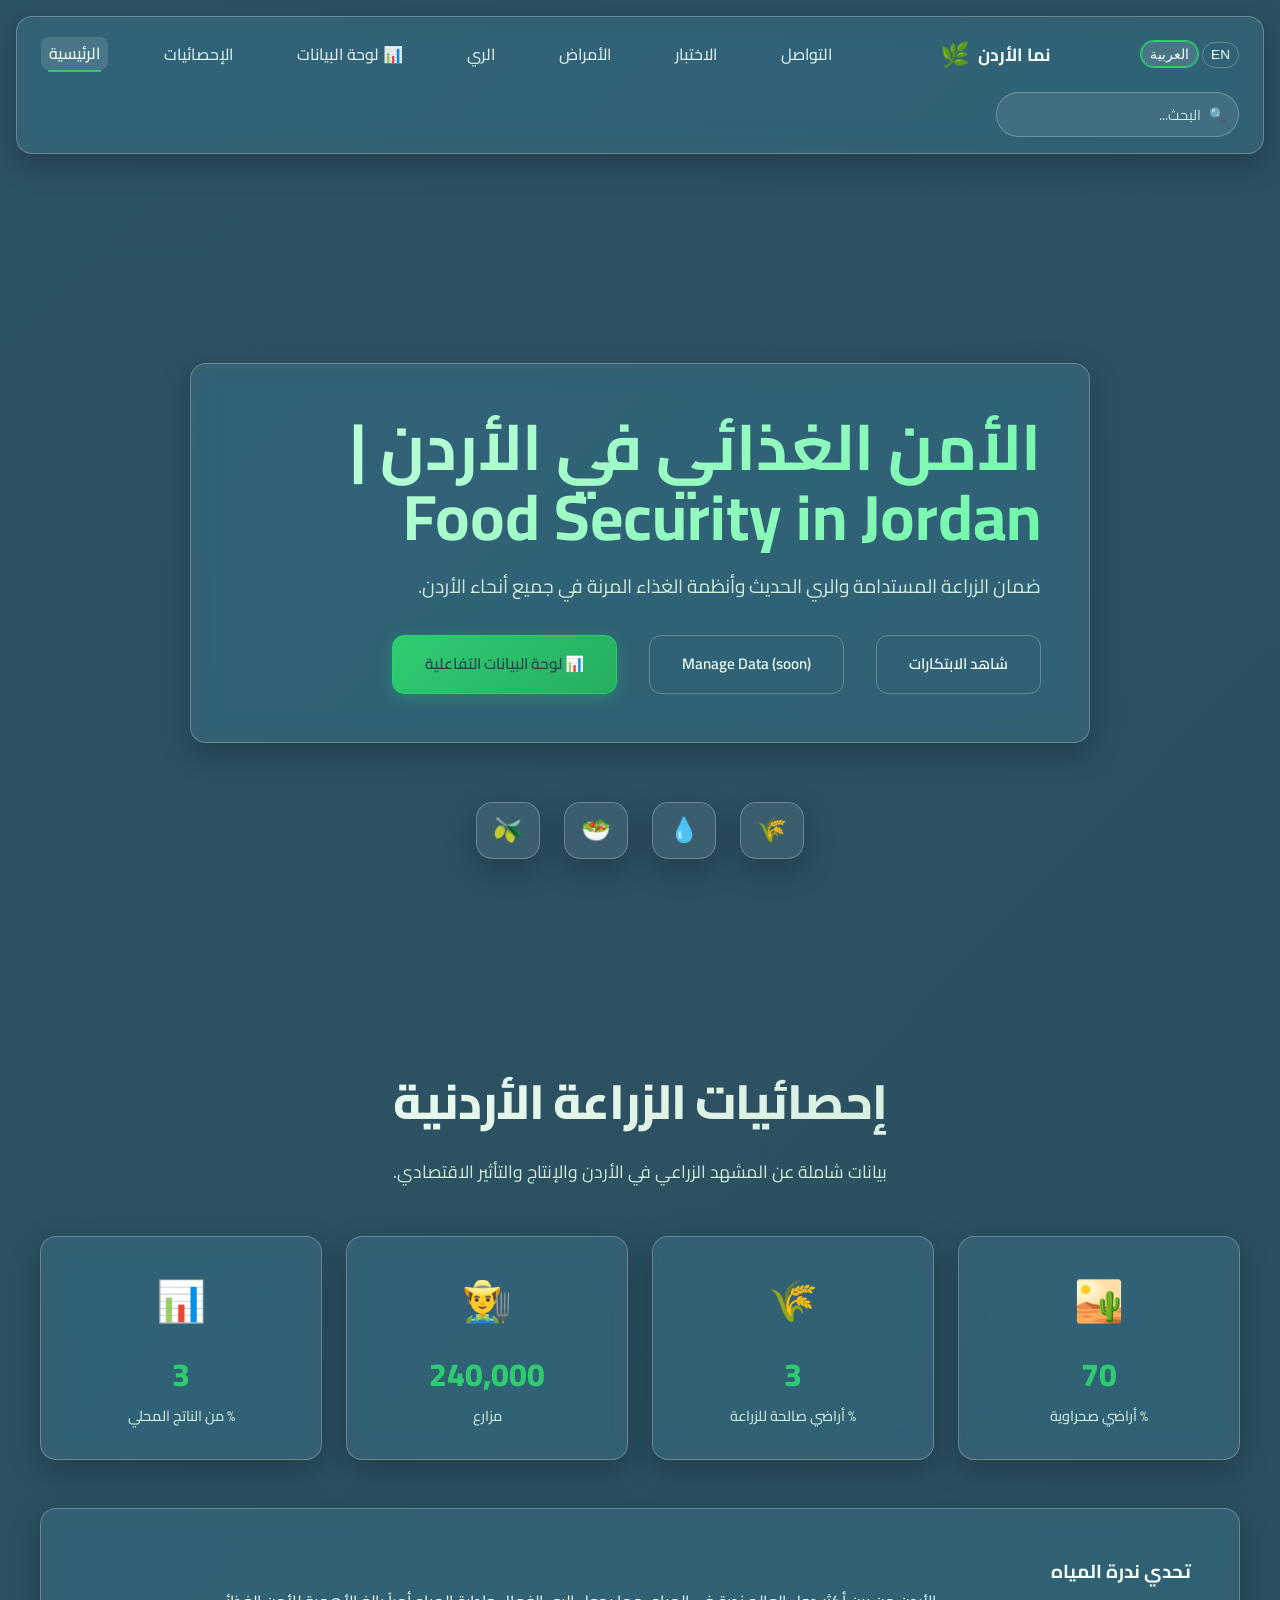
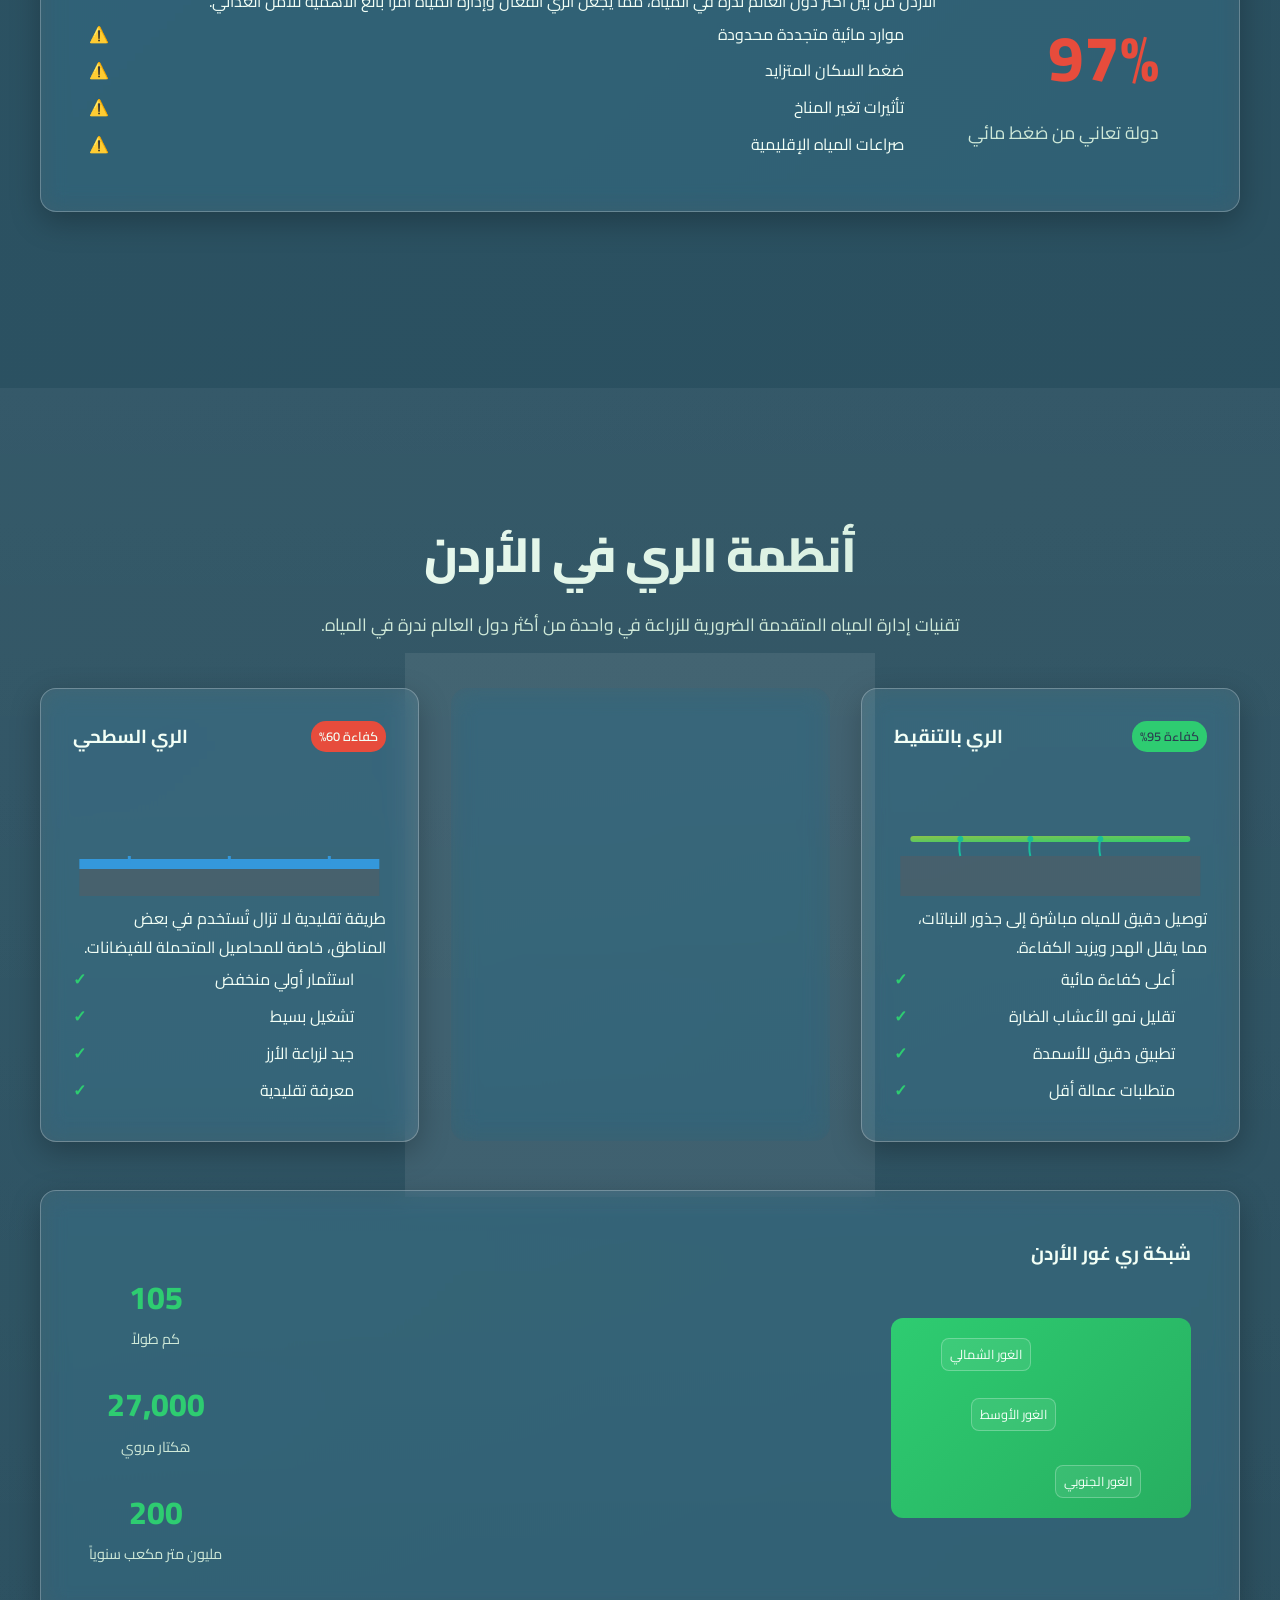
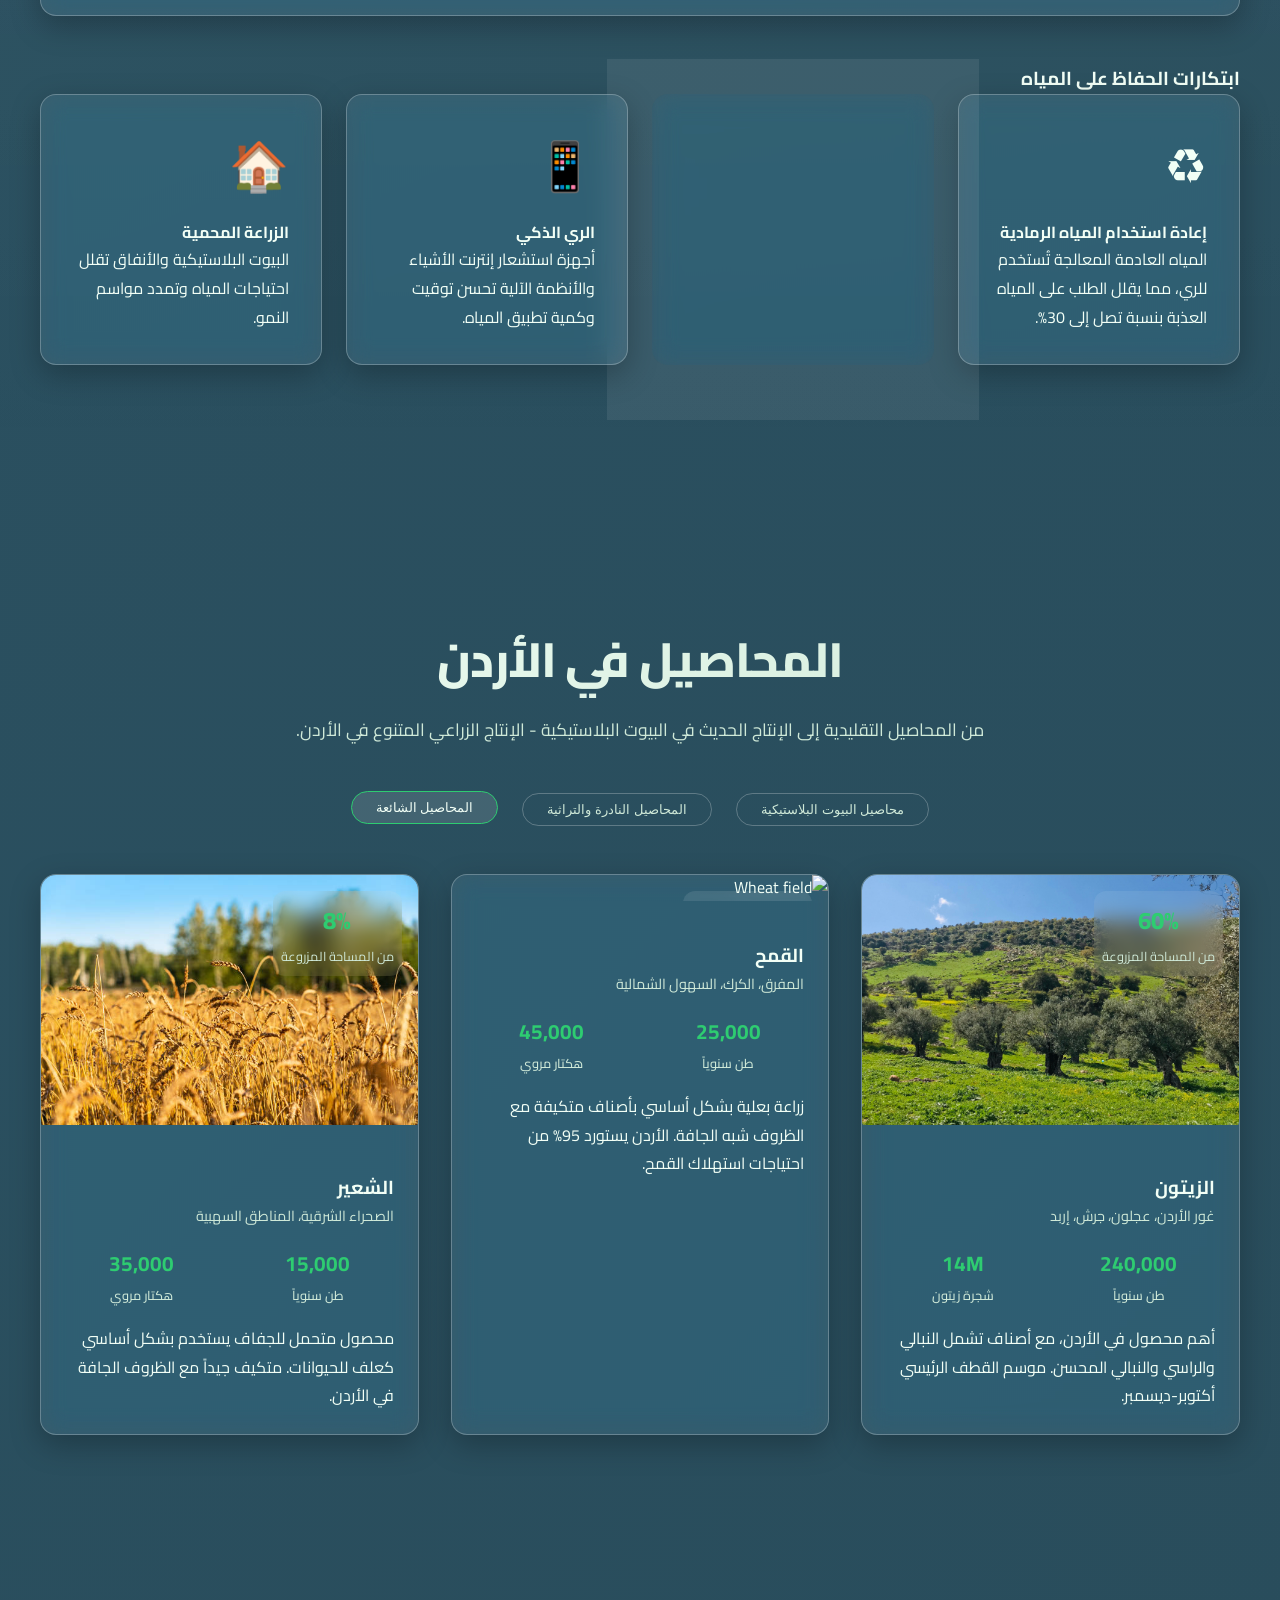
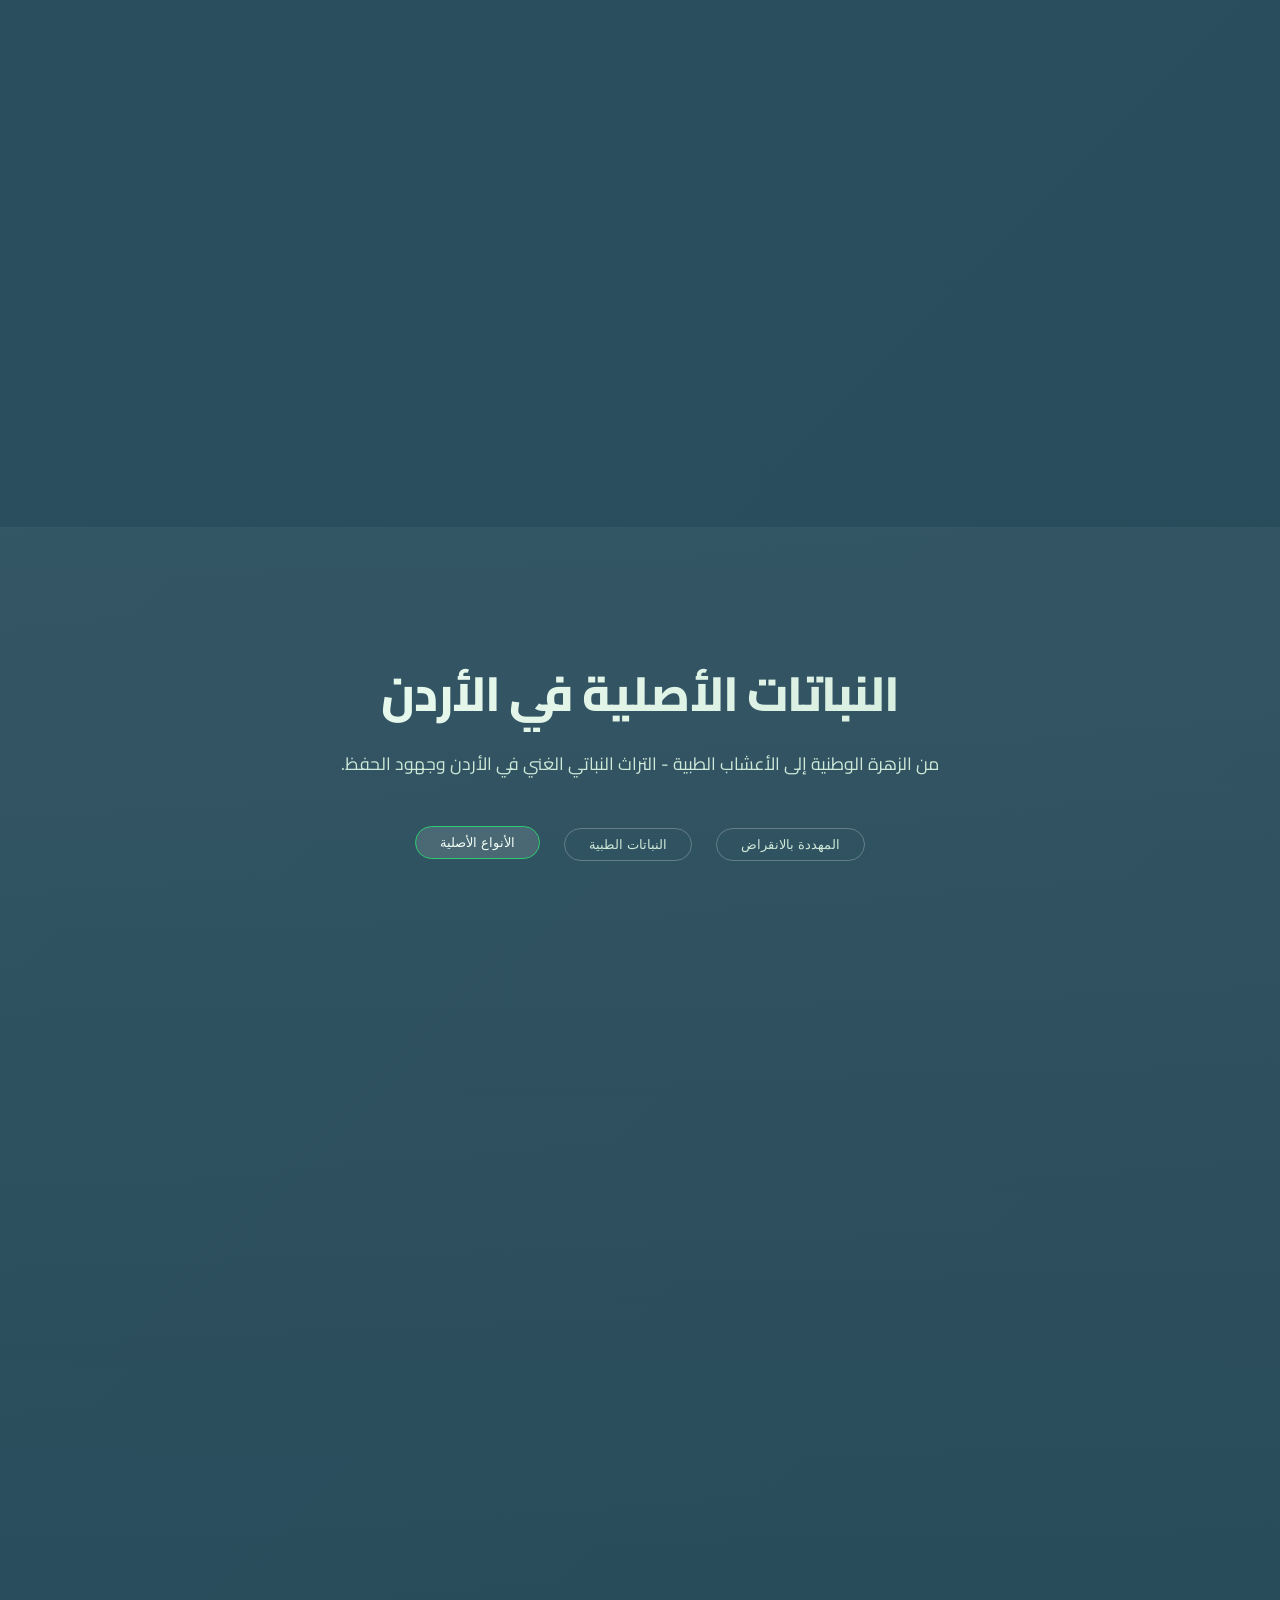
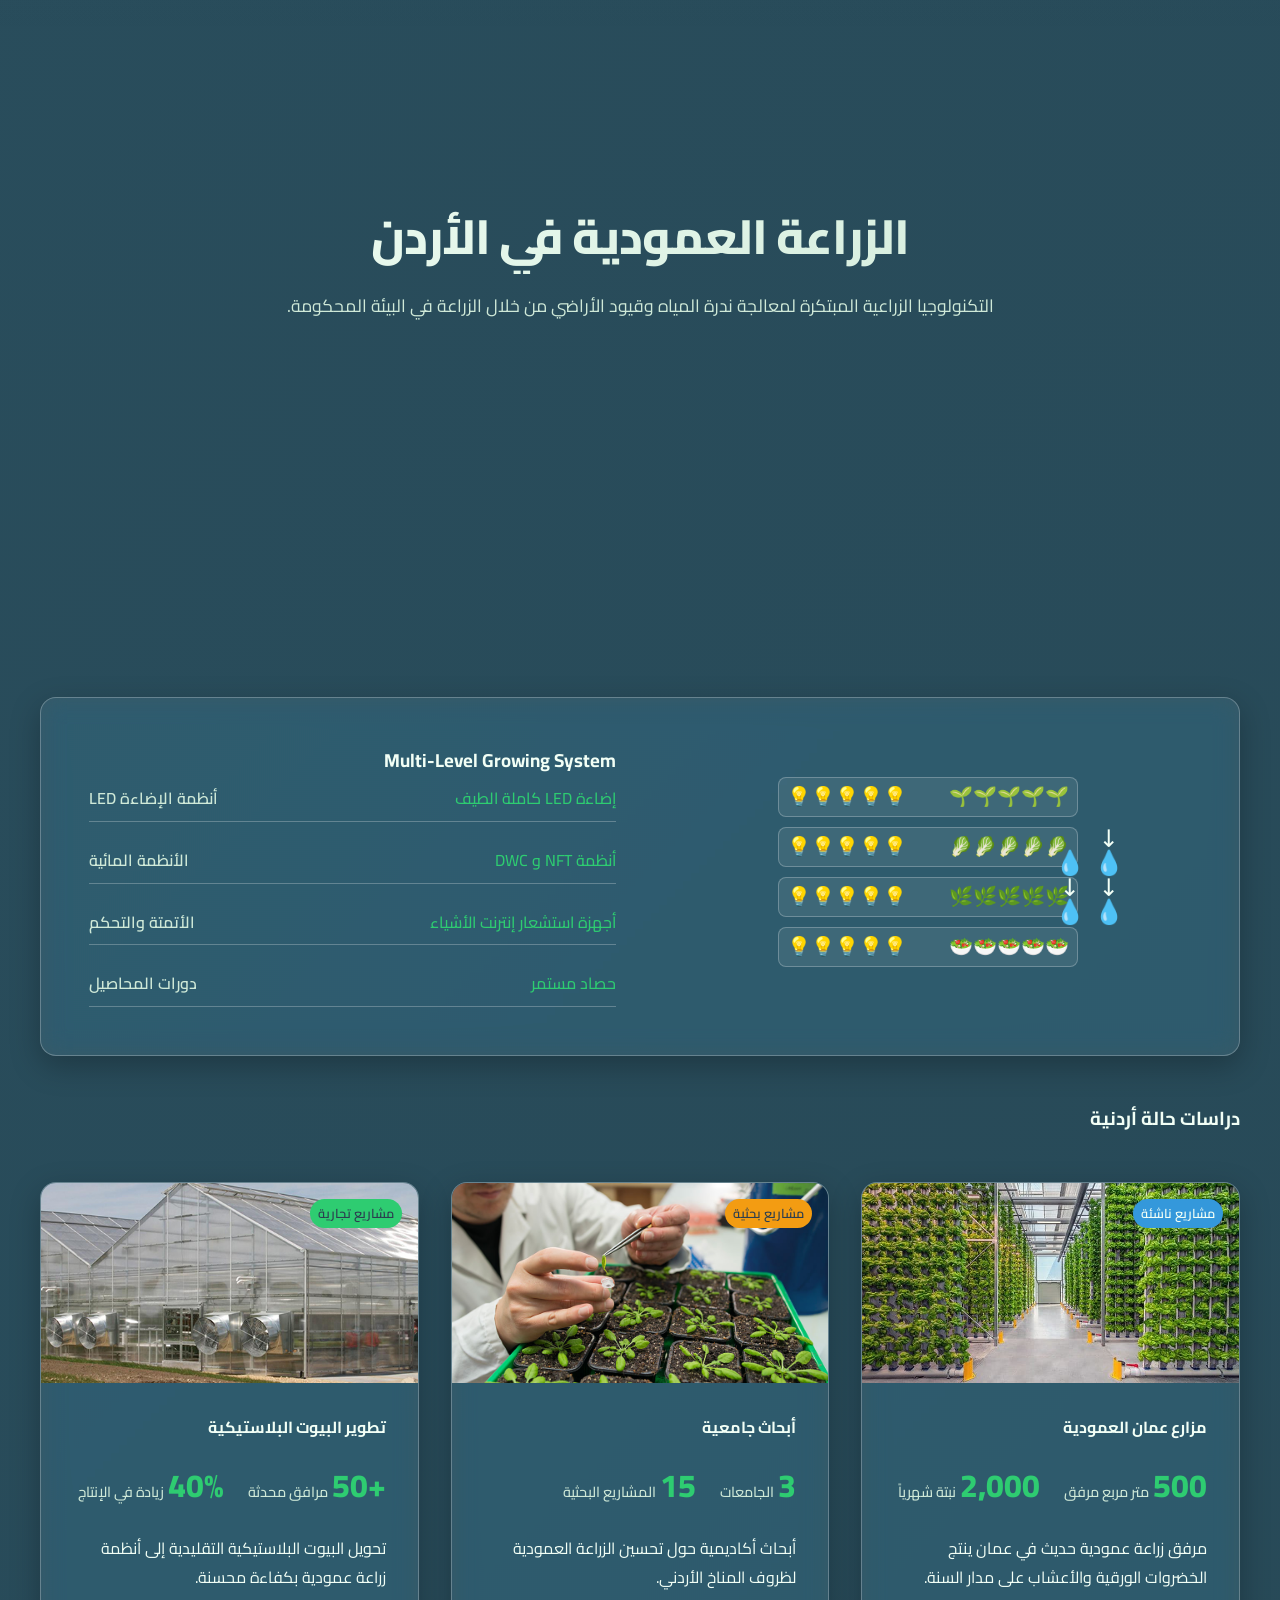
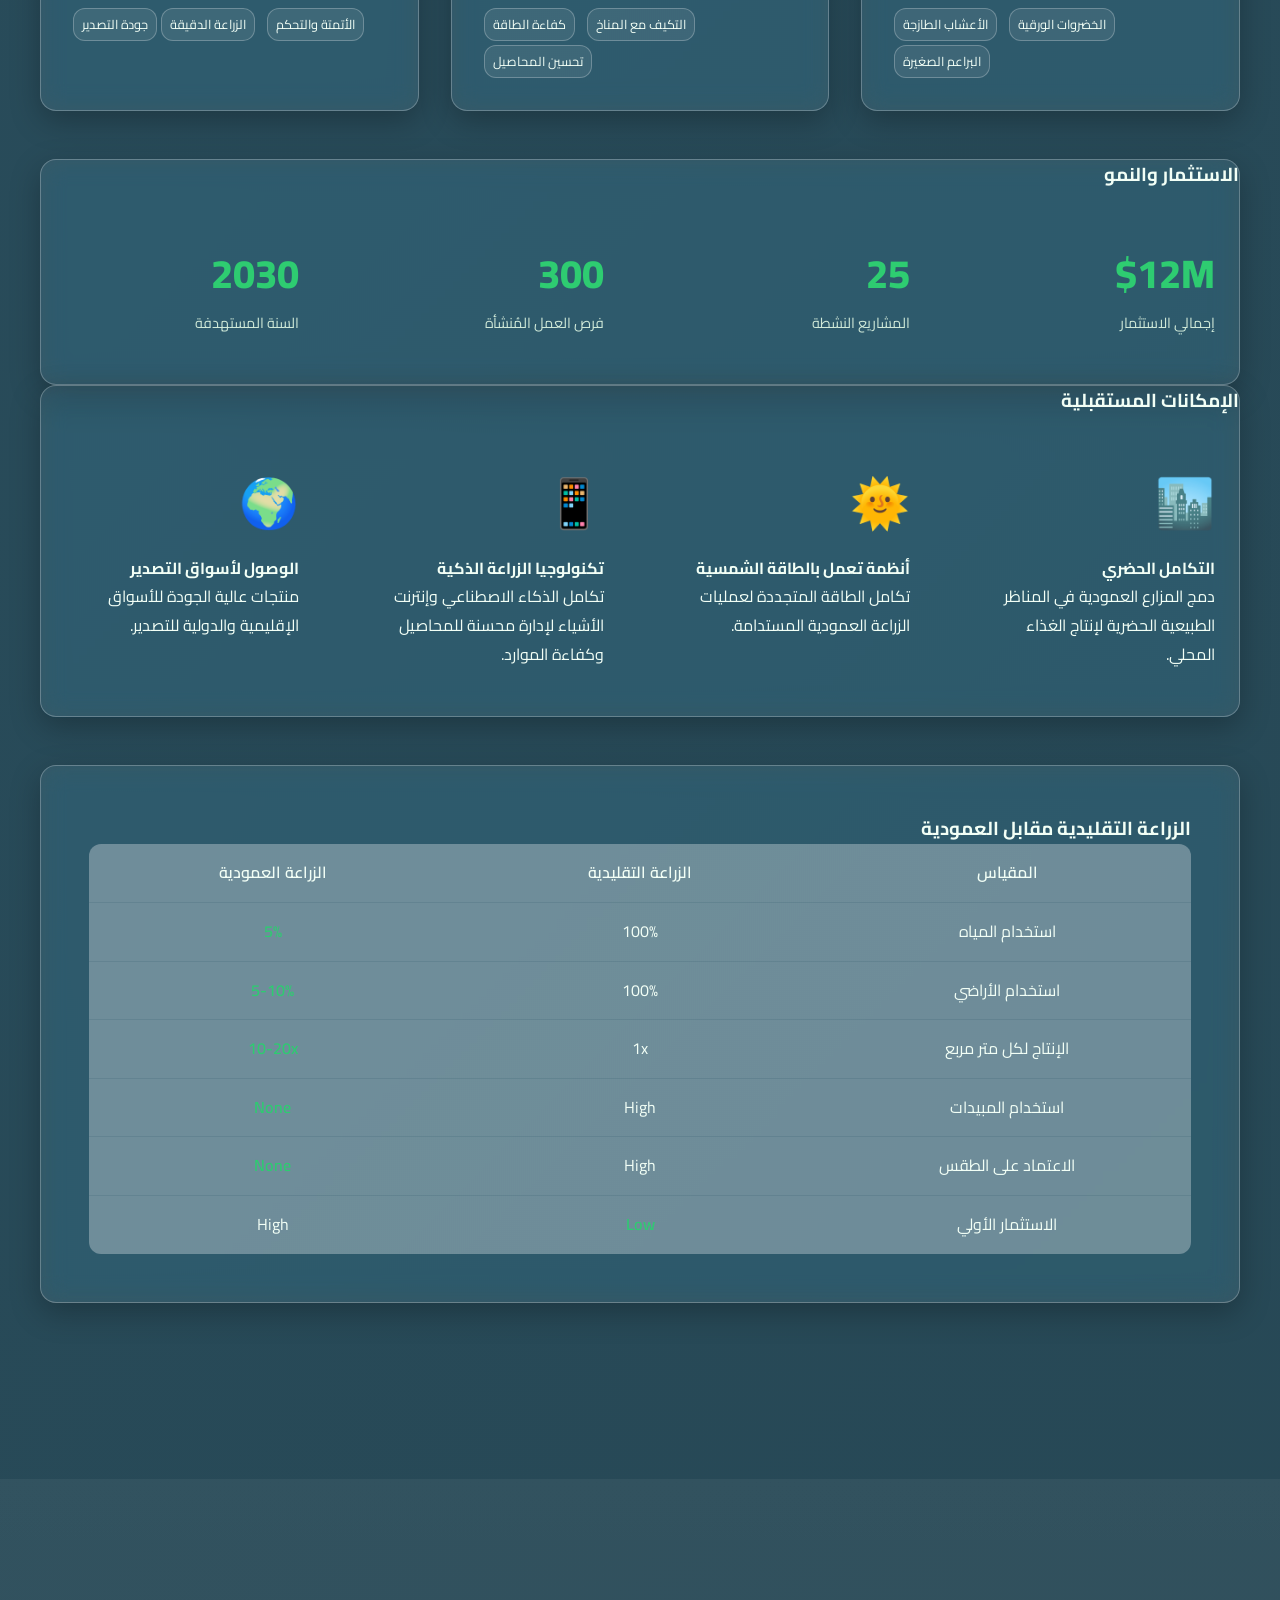
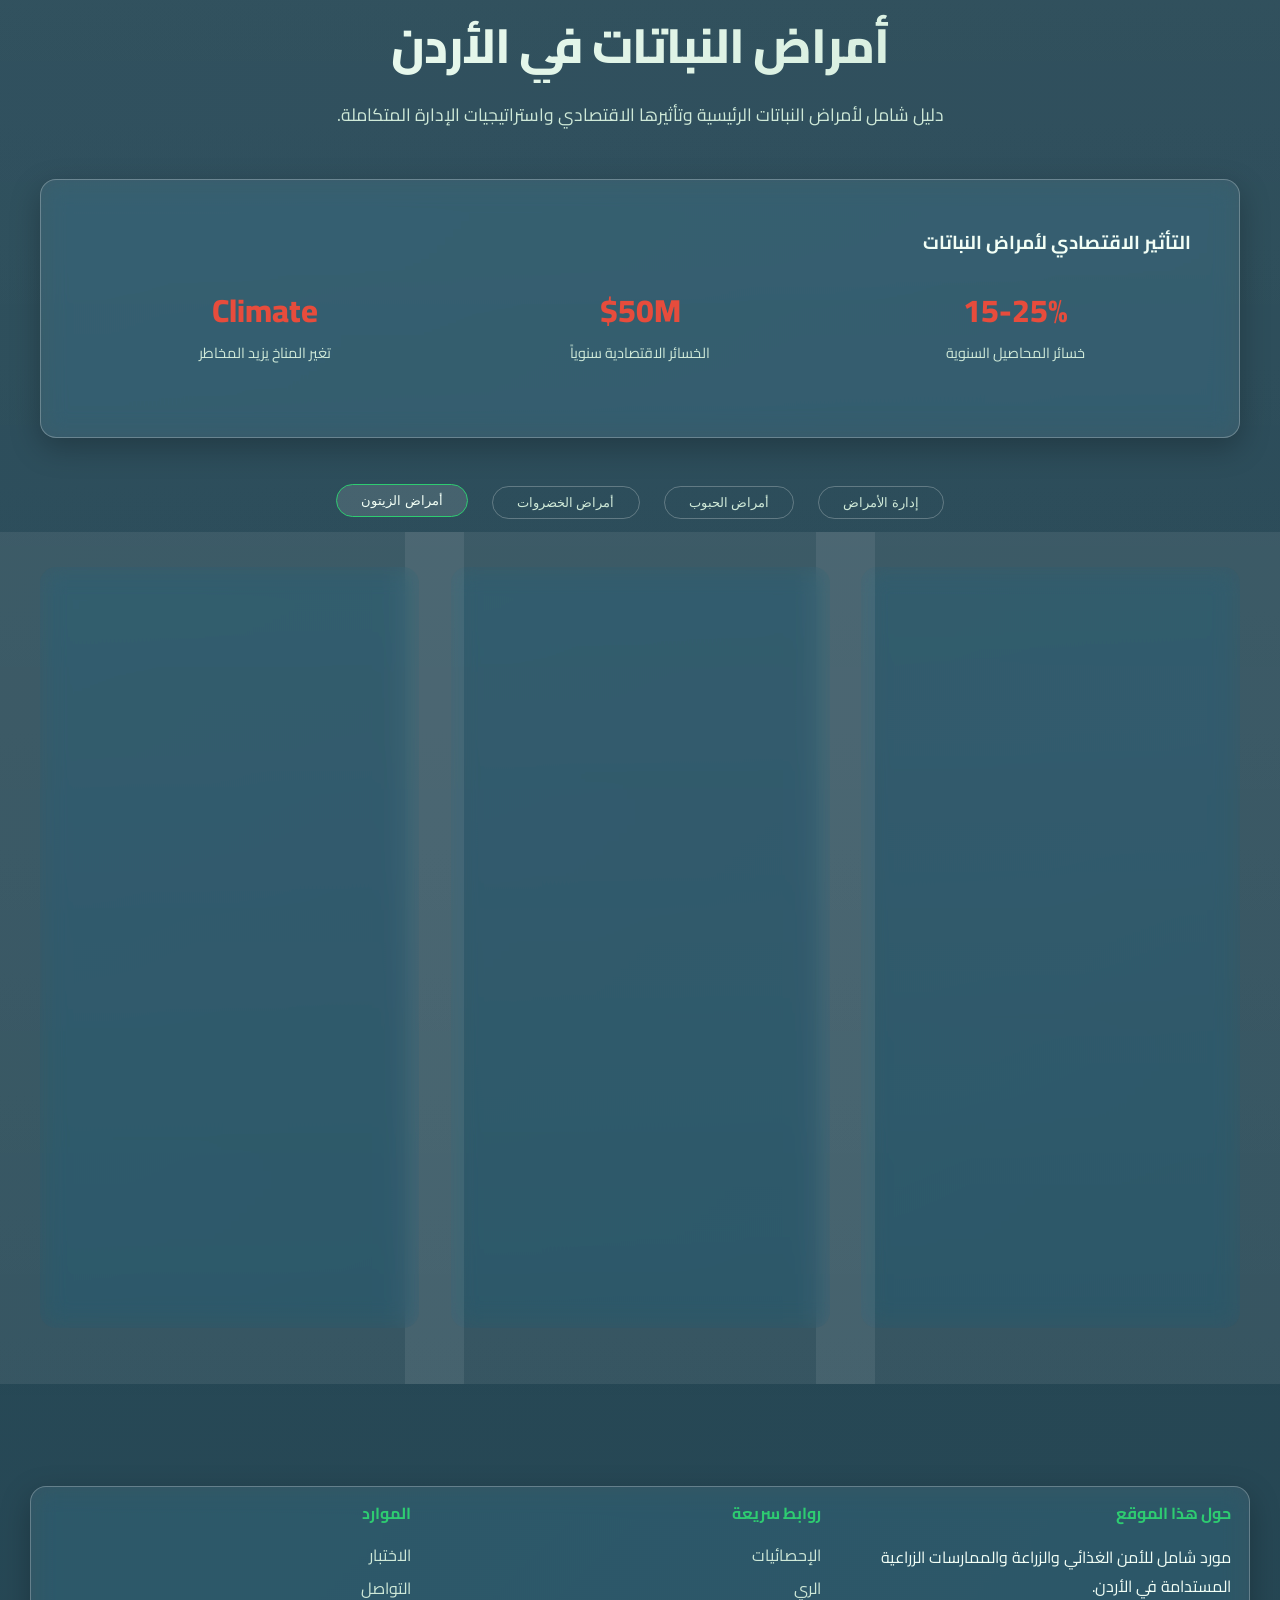
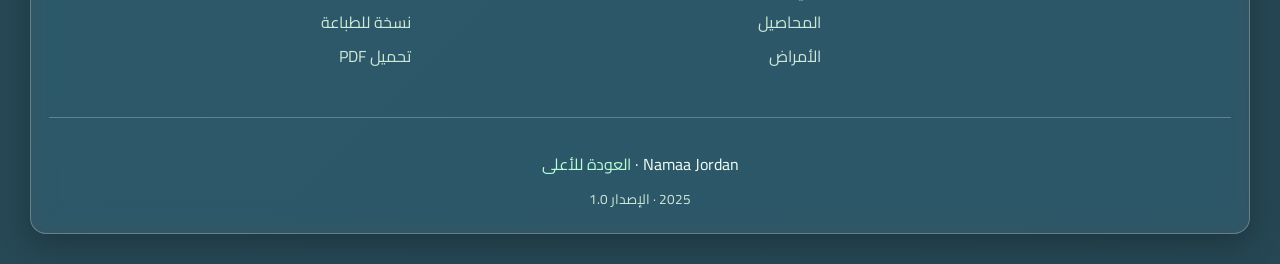
==== commit d084fbea: "Add files via upload" ====
--- a/index.html
+++ b/index.html
@@ -1891,7 +1891,7 @@
               <div class="disease-card glass fade-up">
                 <div class="disease-header">
                   <img
-                    src="images/olive-trees.jpg"
+                    src="images/olive-peacock-spot.jpg"
                     alt="Olive peacock spot"
                     loading="lazy"
                   />
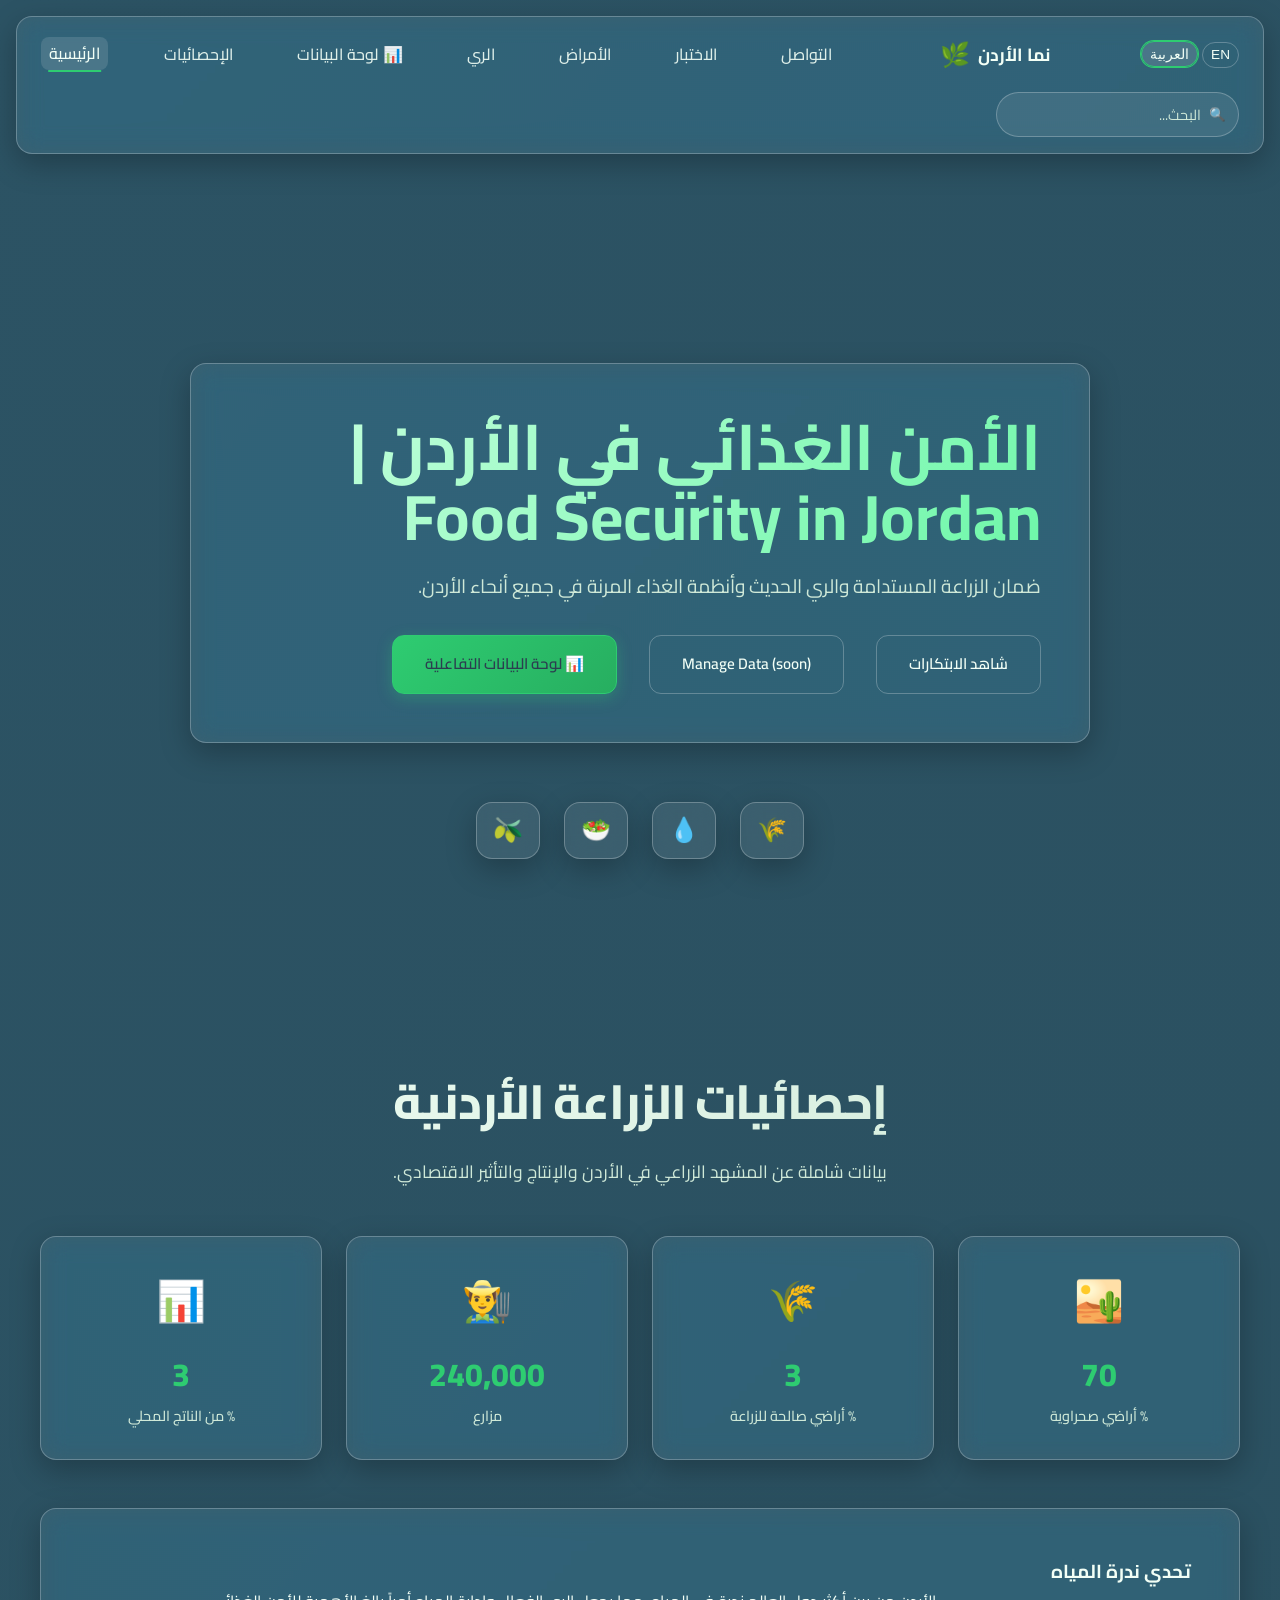
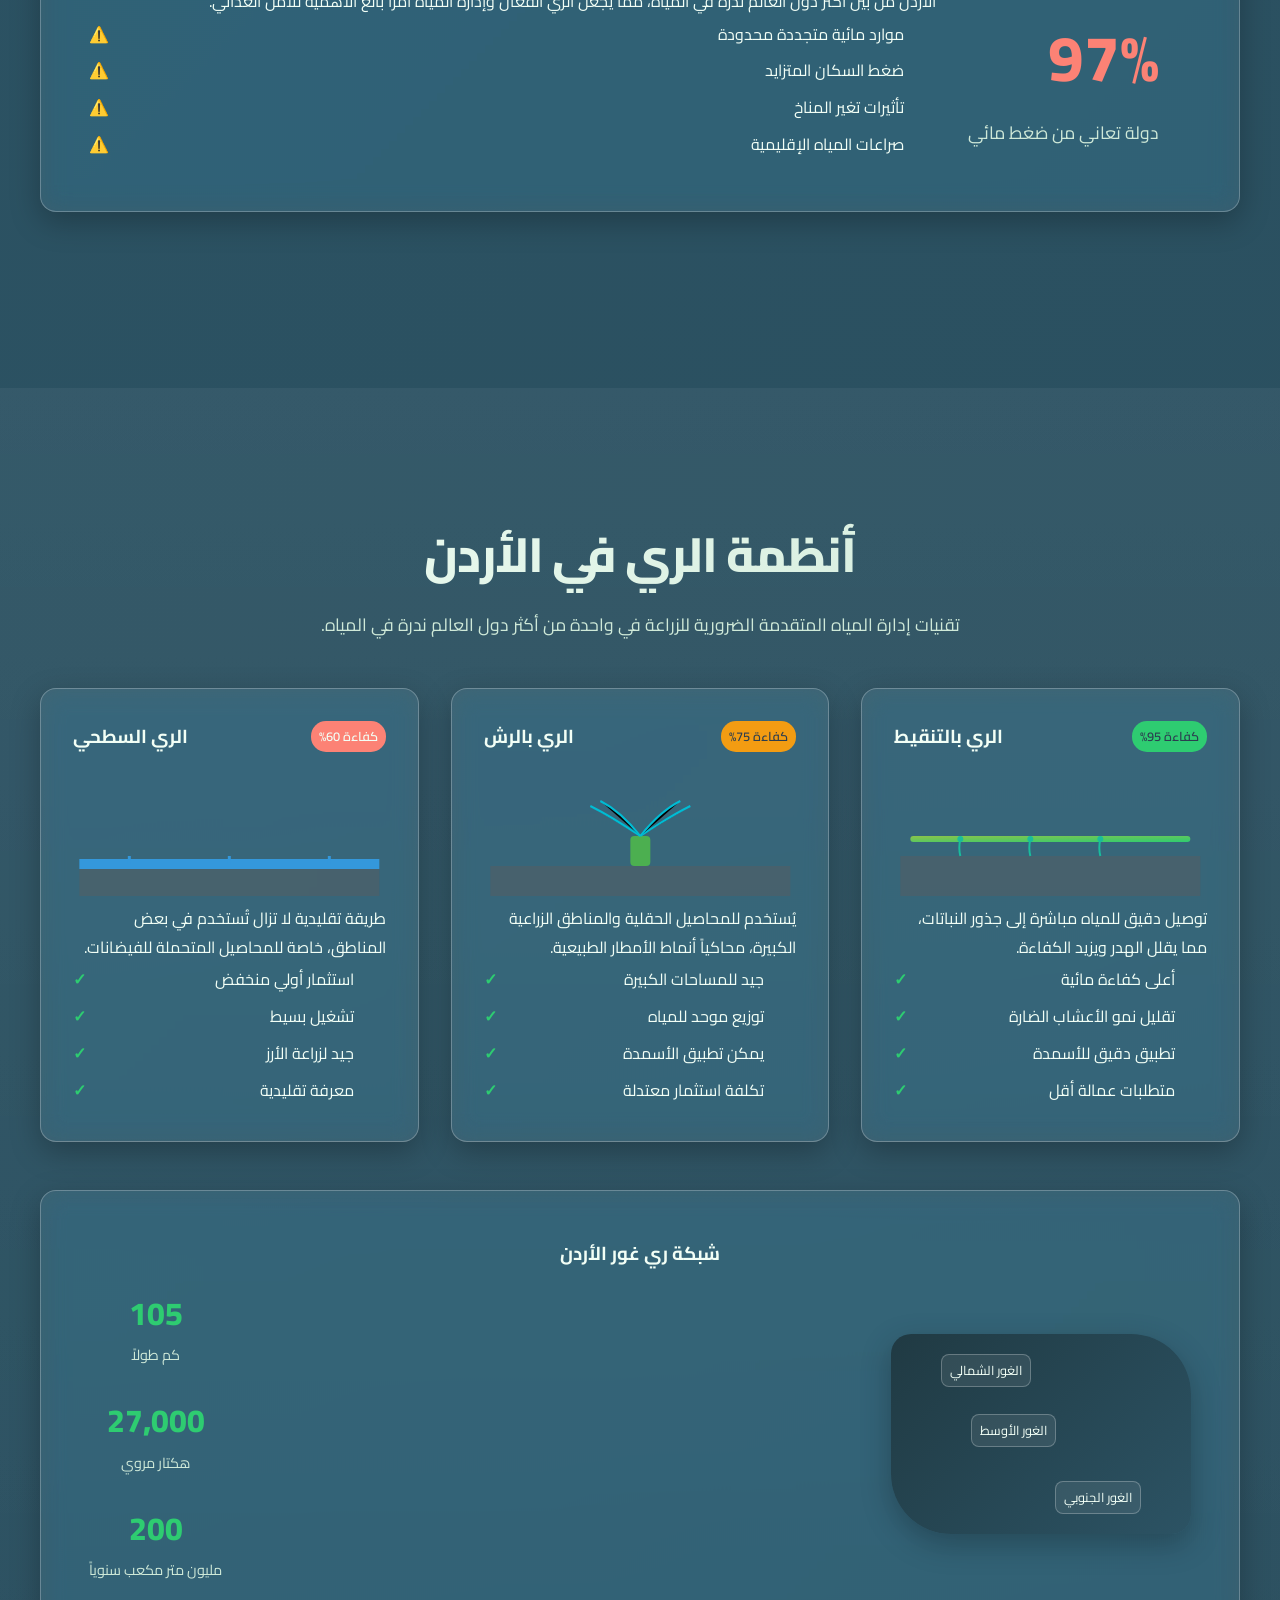
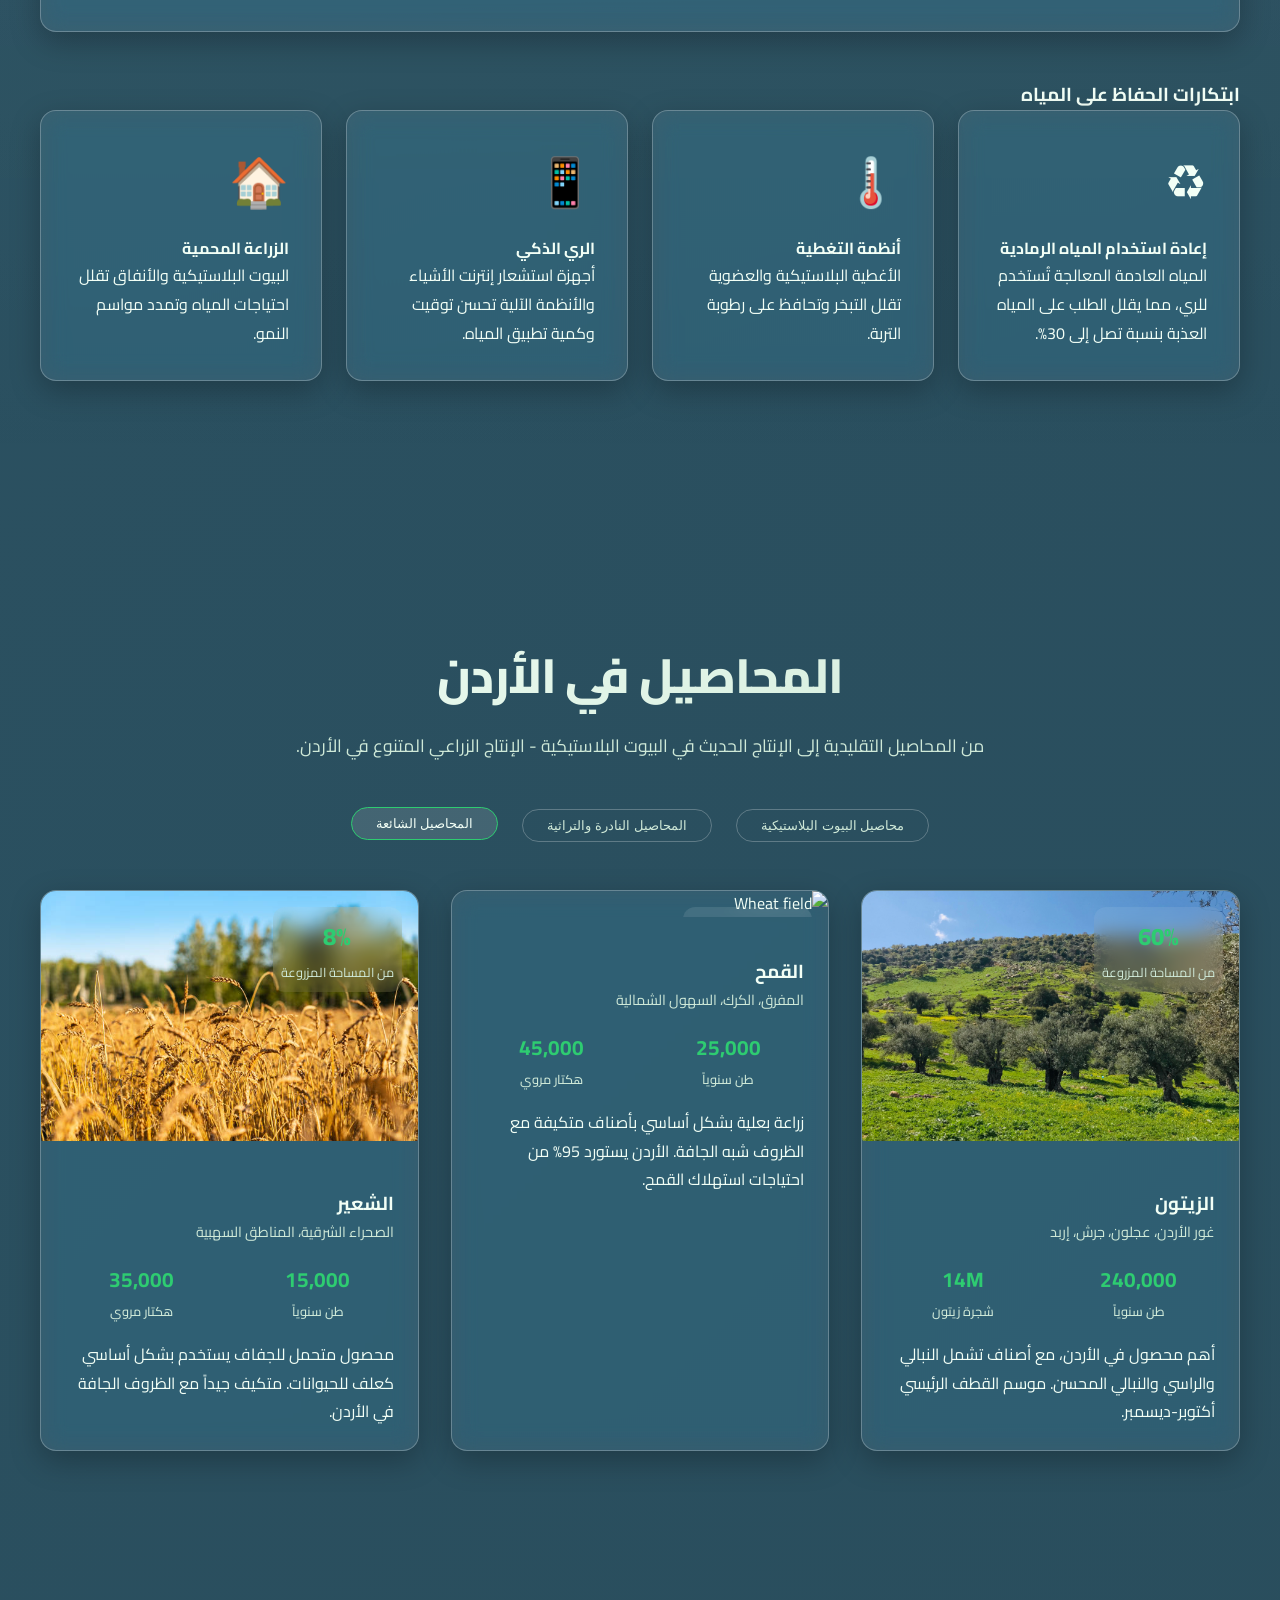
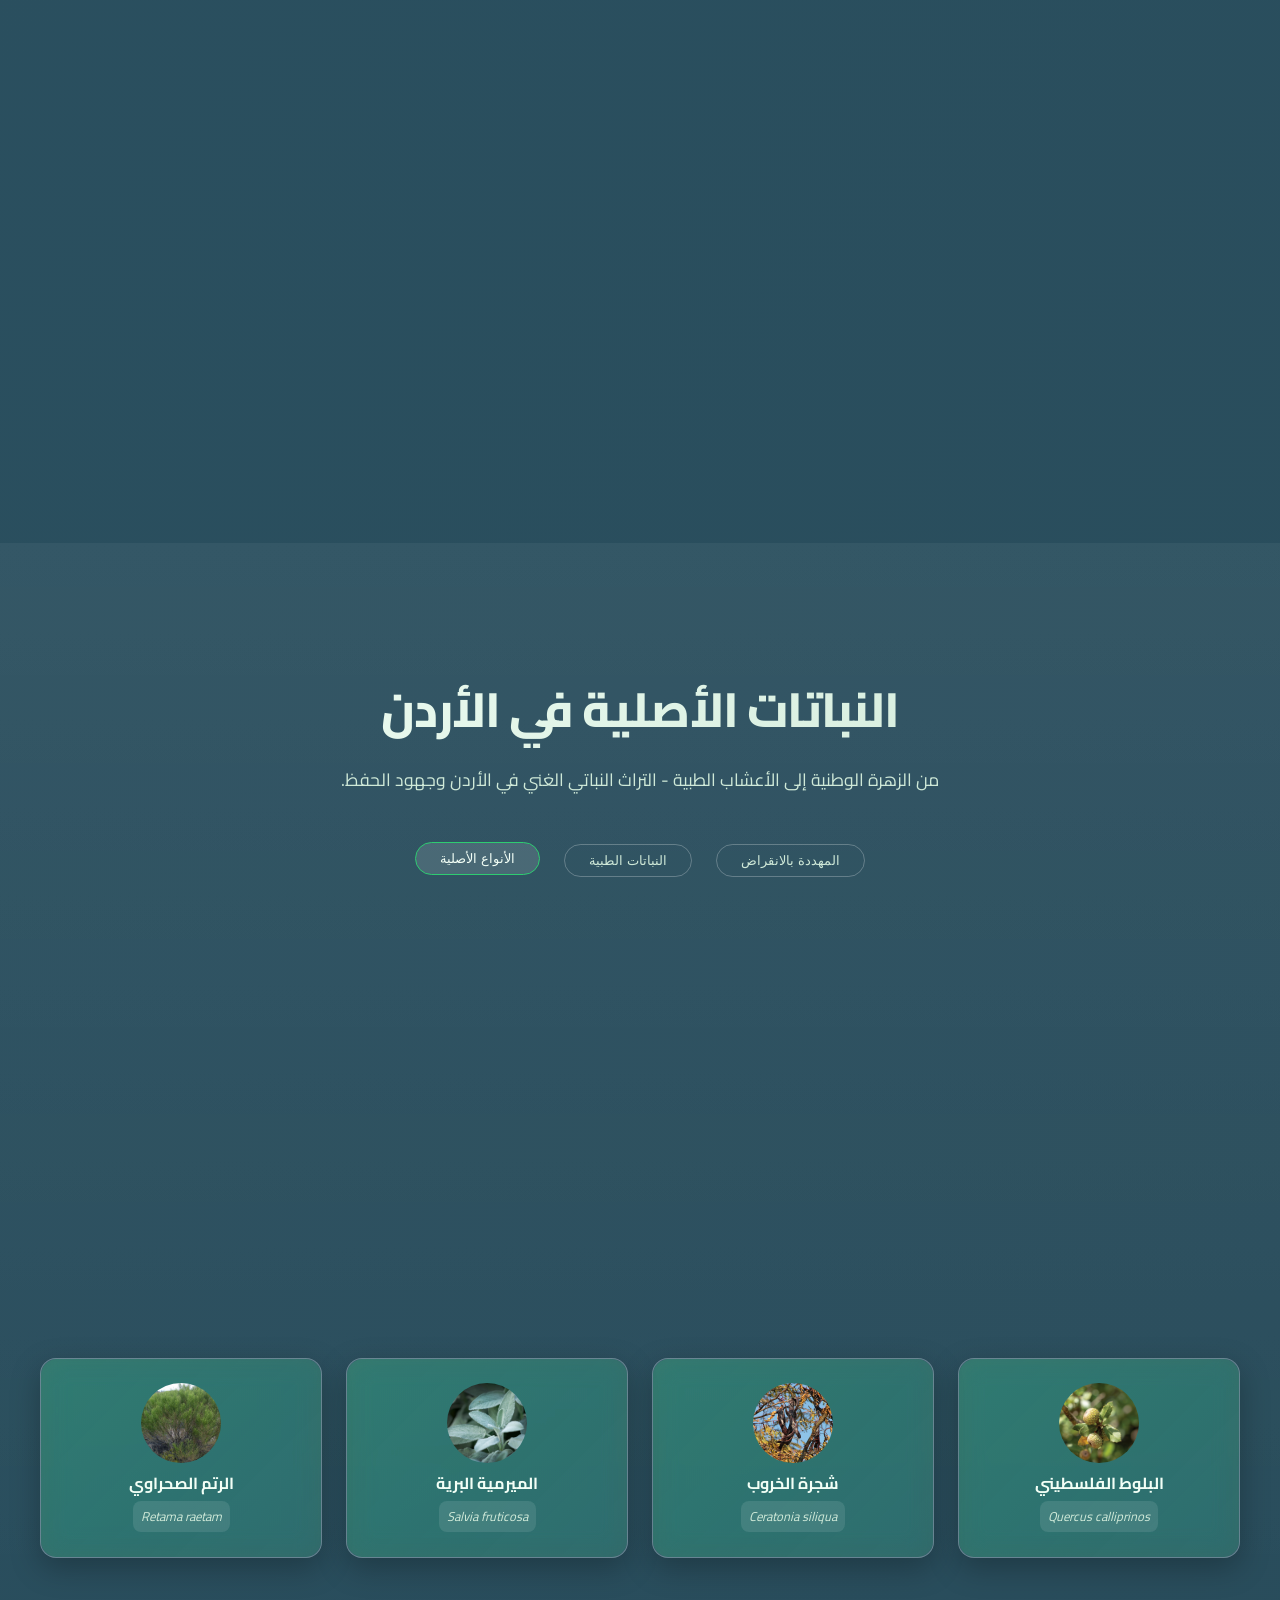
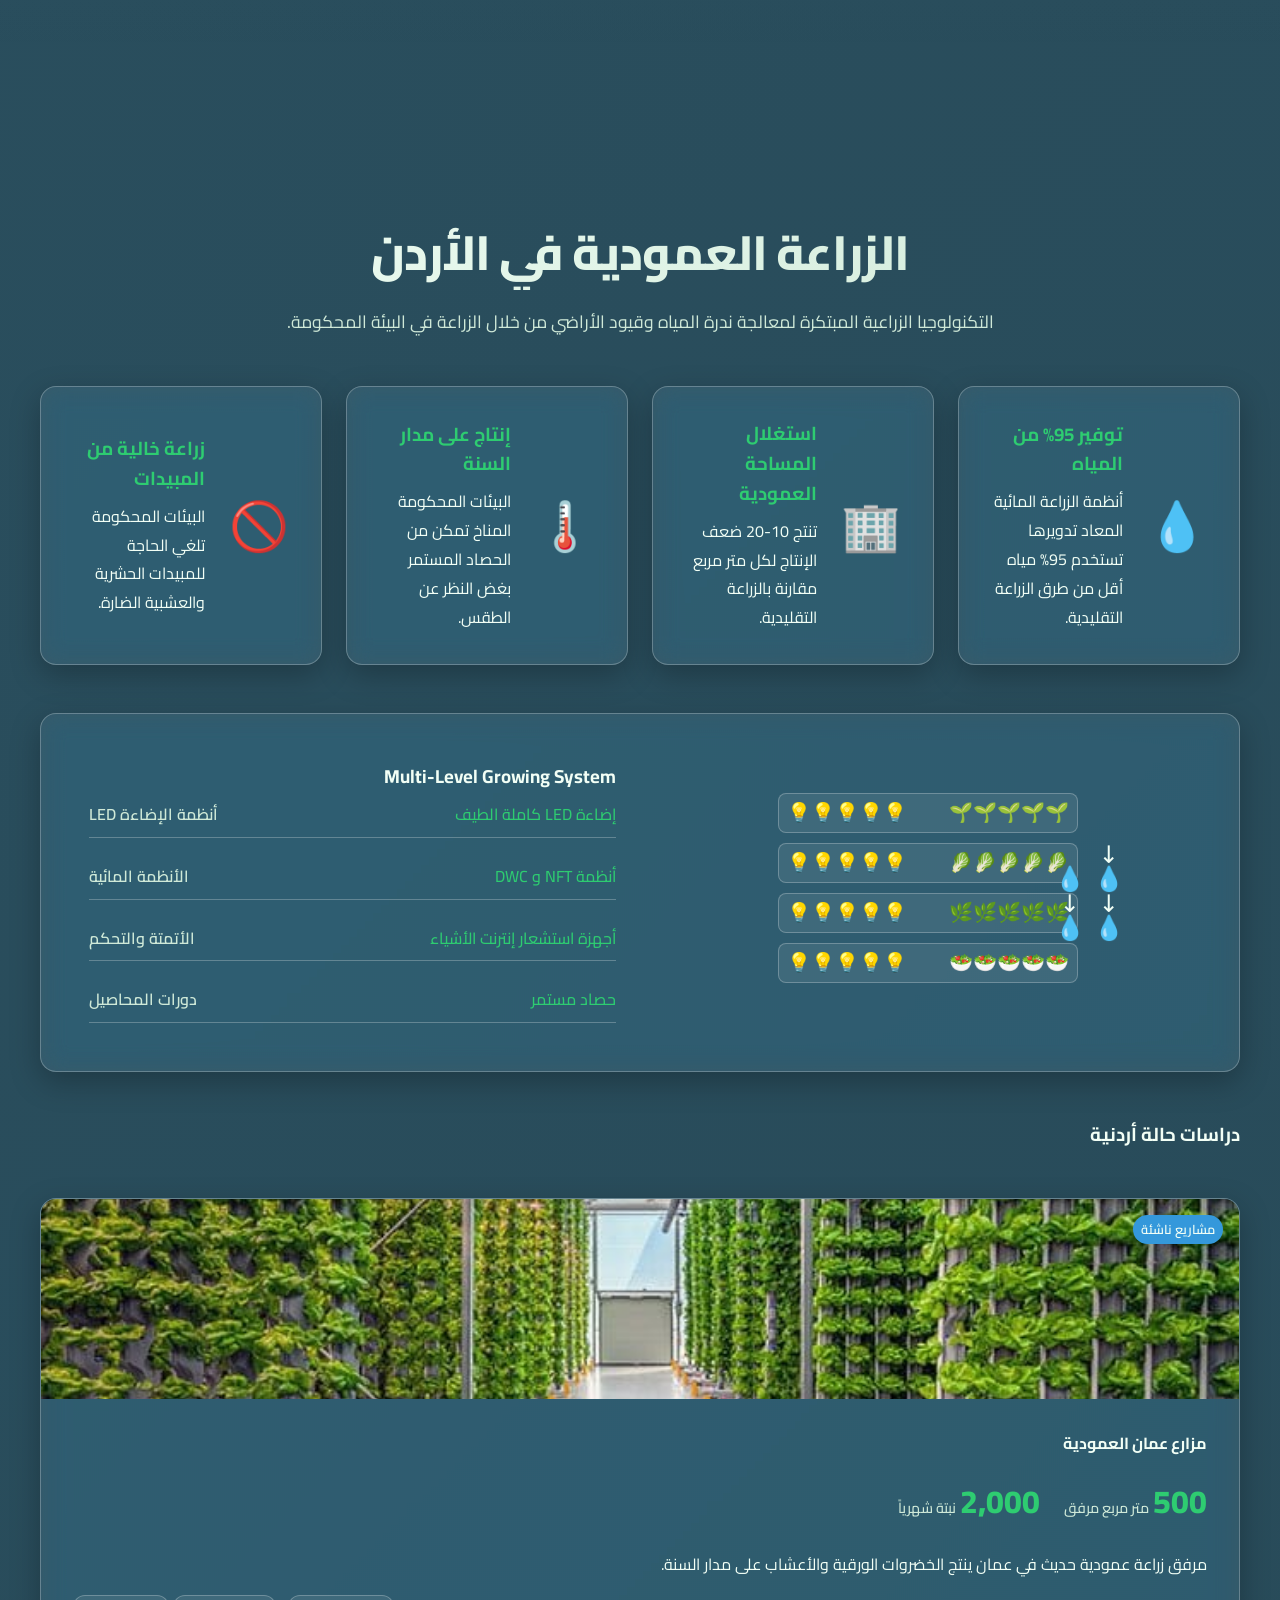
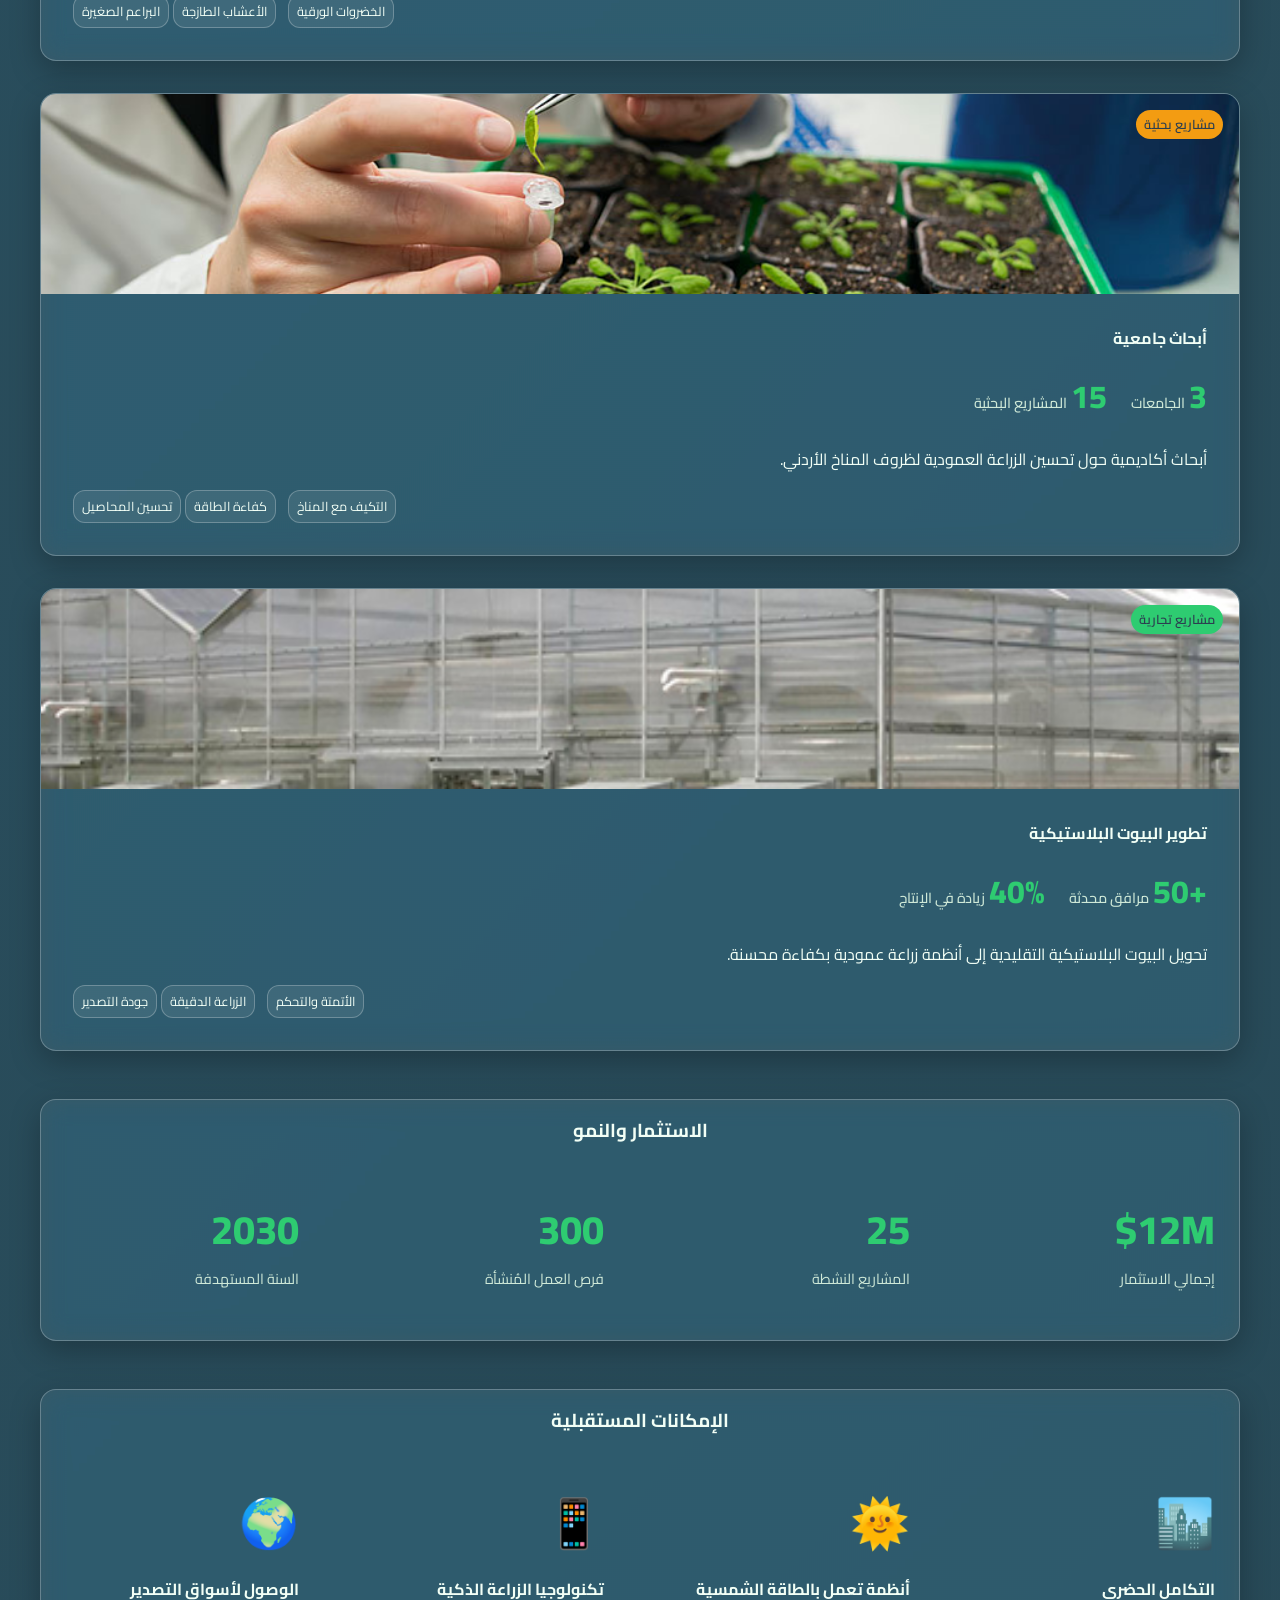
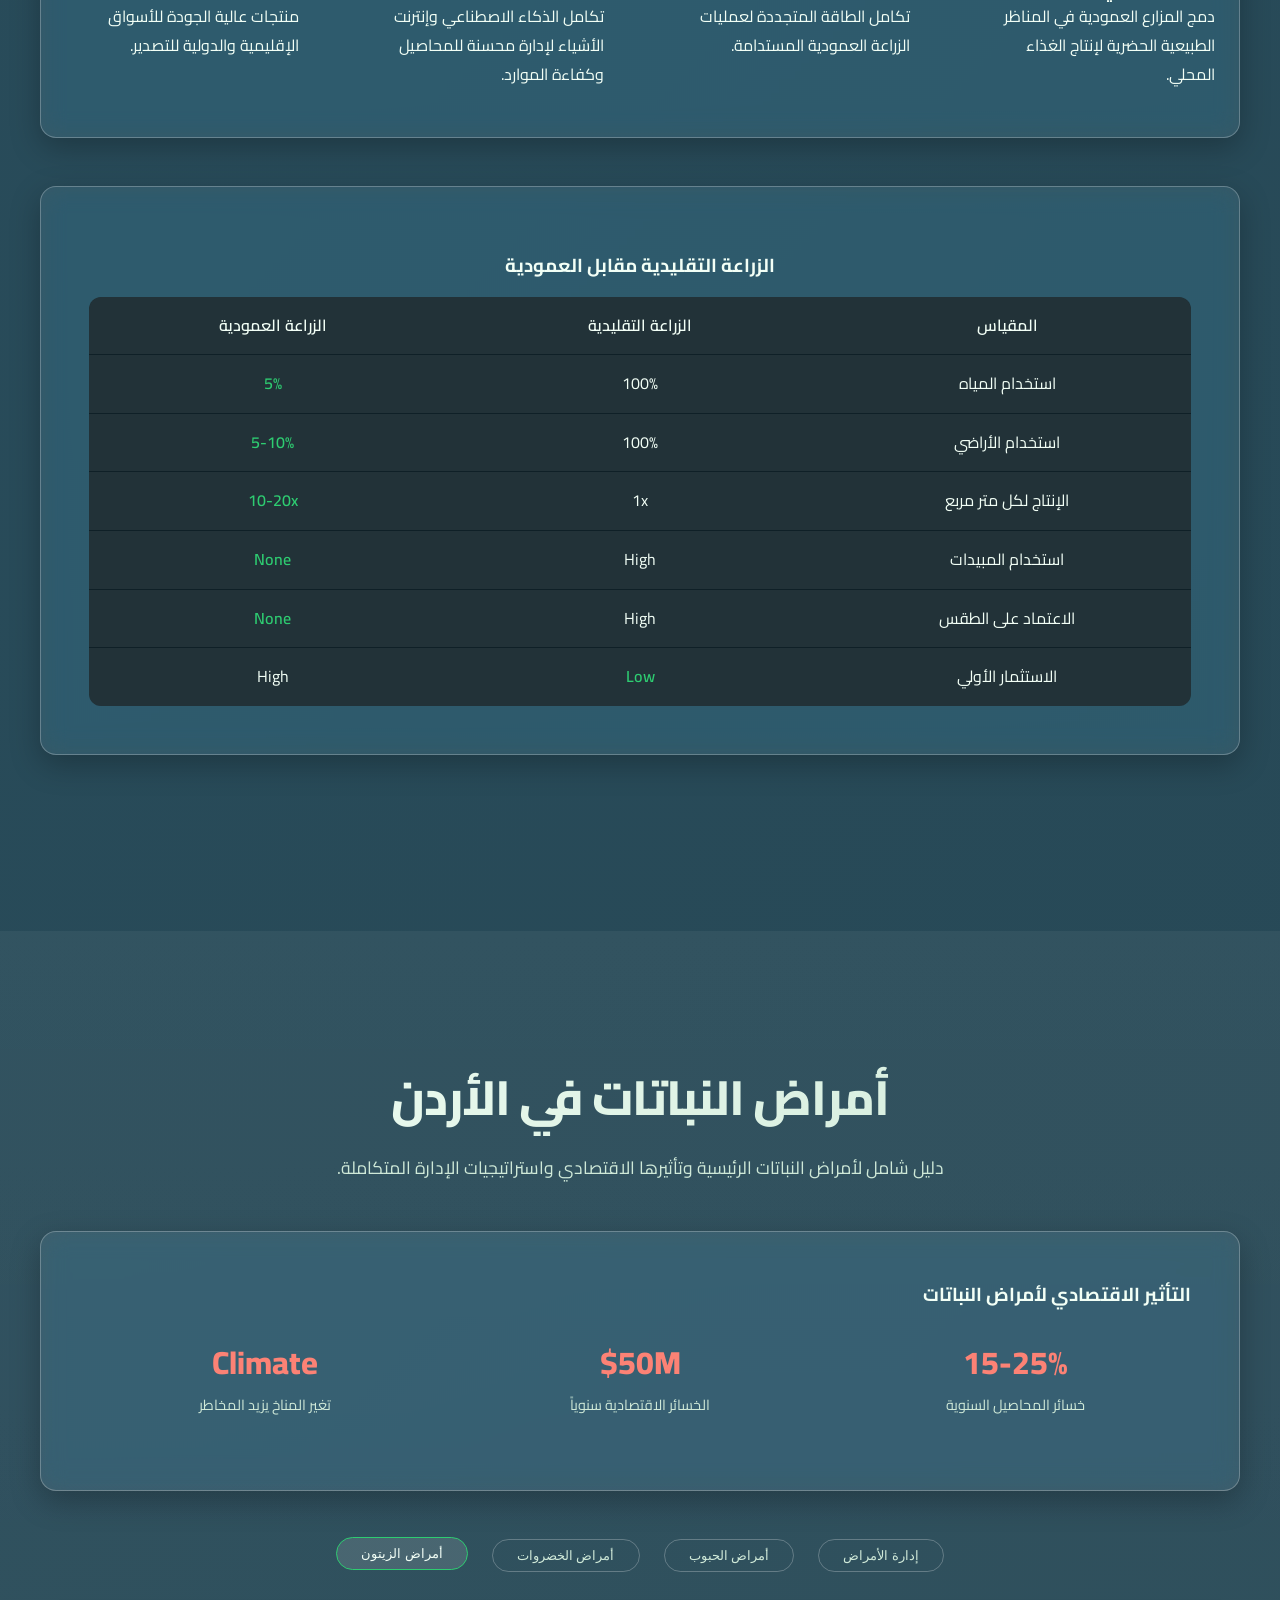
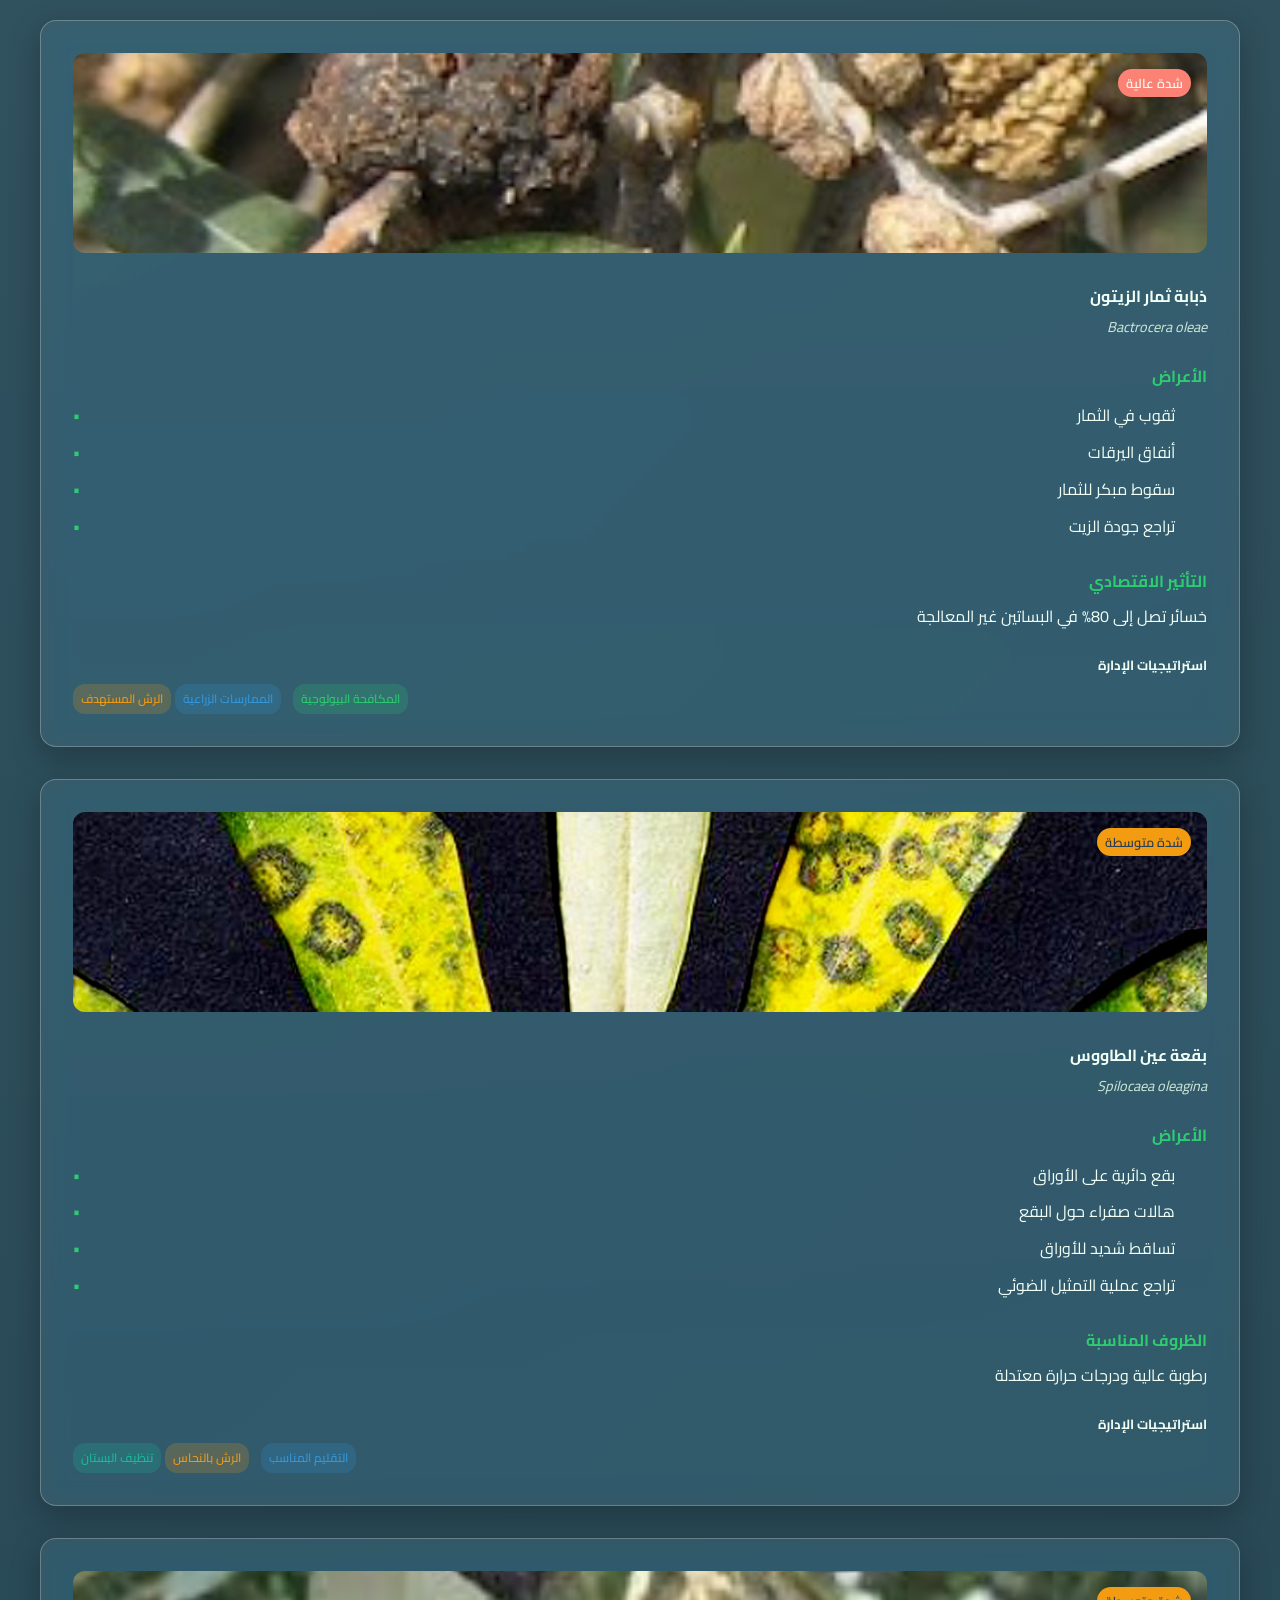
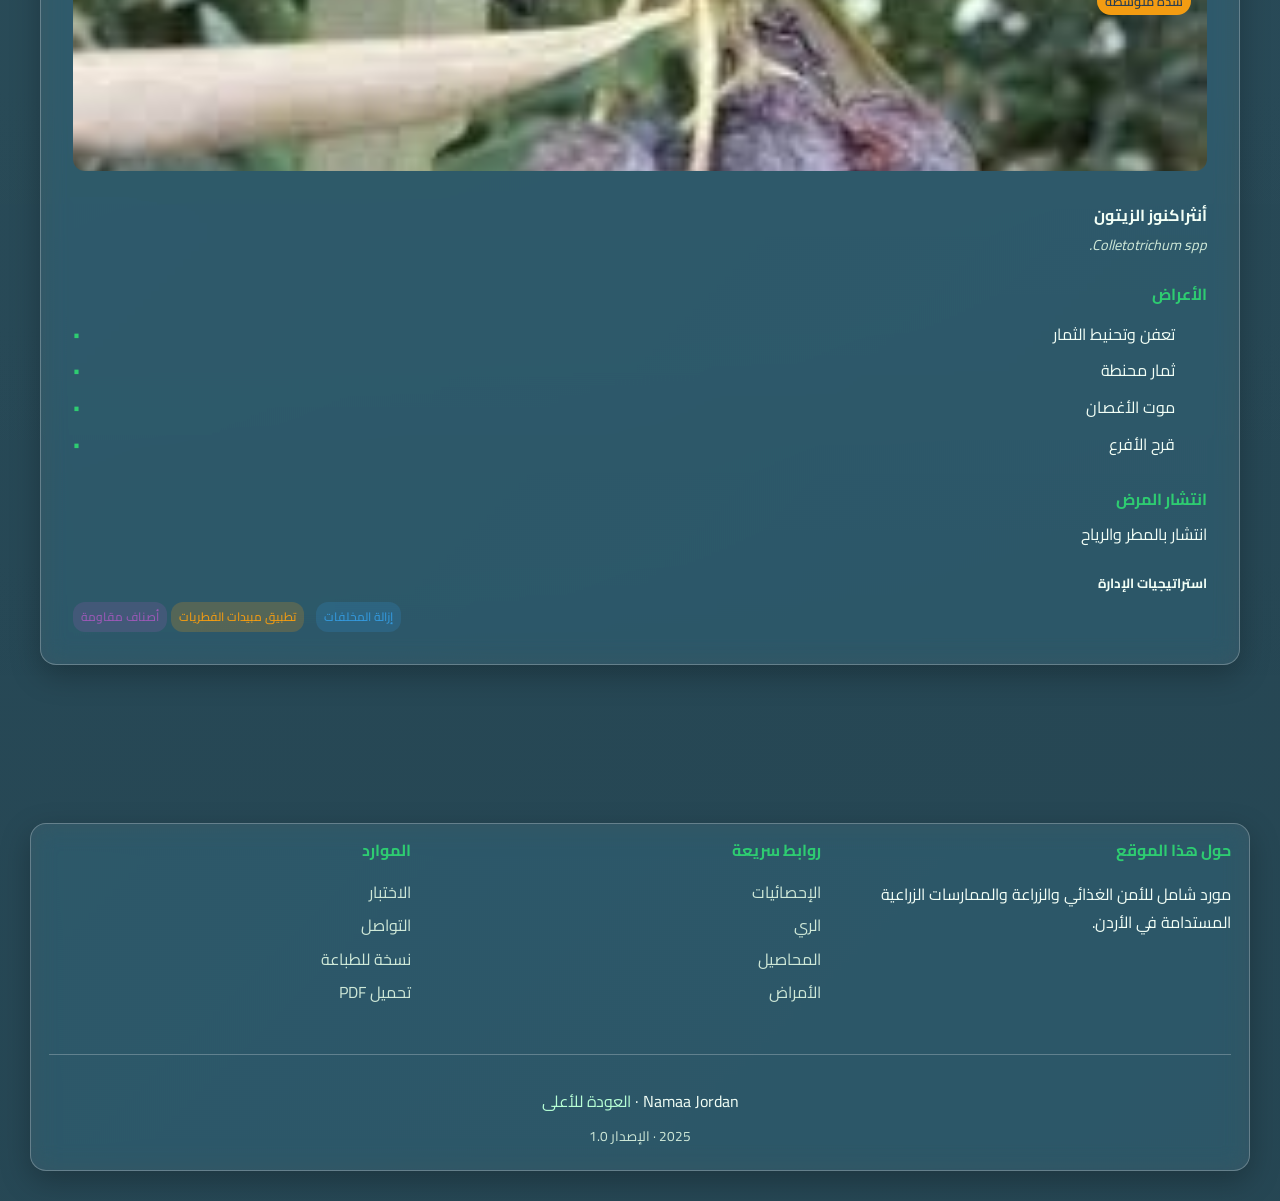
==== commit 3d6cfa99: "Add files via upload" ====
--- a/index.html
+++ b/index.html
@@ -2539,8 +2539,6 @@
       </div>
     </footer>
 
-    <script src="js/data-manager.js"></script>
-    <script src="js/chart-manager.js"></script>
     <script src="js/language-manager.js"></script>
     <script src="js/app.js"></script>
   </body>
--- a/css/style.css
+++ b/css/style.css
@@ -8,7 +8,7 @@
   --acc2: #27ae60; /* Secondary green */
   --acc3: #1abc9c; /* Teal accent */
   --warning: #f39c12; /* Orange */
-  --danger: #e74c3c; /* Red */
+  --danger: #fc8275; /* Red */
   --info: #3498db; /* Blue */
 
   /* Glass morphism */
@@ -550,7 +550,7 @@
 
 .diseases-grid {
   display: grid;
-  grid-template-columns: repeat(auto-fit, minmax(350px, 1fr));
+  /* grid-template-columns: repeat(auto-fit, minmax(350px, 1fr)); */
   gap: var(--space-xl);
 }
 /* Card Components */
@@ -780,6 +780,10 @@
 .jordan-valley-section {
   padding: var(--space-2xl);
   margin: var(--space-2xl) 0;
+  text-align: center;
+}
+.jordan-valley-section h3 {
+  margin-bottom: var(--space-md);
 }
 
 .valley-content {
@@ -792,8 +796,9 @@
 .map-placeholder {
   width: 300px;
   height: 200px;
-  background: linear-gradient(135deg, var(--acc1), var(--acc2));
-  border-radius: 12px;
+  background: linear-gradient(135deg, var(--bg2), var(--bg3));
+  box-shadow: var(--shadow);
+  border-radius: 20px 60px;
   position: relative;
   overflow: hidden;
 }
@@ -1294,7 +1299,7 @@
 /* Case Studies */
 .case-study-grid {
   display: grid;
-  grid-template-columns: repeat(auto-fit, minmax(350px, 1fr));
+  /* grid-template-columns: repeat(auto-fit, minmax(350px, 1fr)); */
   gap: var(--space-xl);
   margin: var(--space-2xl) 0;
 }
@@ -1376,6 +1381,15 @@
 .investment-future {
   margin: var(--space-2xl) 0;
 }
+.investment-stats,
+.future-potential {
+  margin-bottom: var(--space-2xl);
+}
+.investment-stats h3,
+.future-potential h3,.comparison-chart h3 {
+  text-align: center;
+  margin: var(--space-md) 0;
+}
 
 .investment-grid {
   display: grid;
@@ -1429,7 +1443,7 @@
 .comparison-table {
   display: grid;
   gap: 1px;
-  background: var(--glass-brd);
+  background: var(--bg1);
   border-radius: 12px;
   overflow: hidden;
 }
@@ -2390,6 +2404,9 @@
     font-weight: 600;
     background: var(--glass-hover);
   }
+  .case-study-card {
+    width: 100%;
+  }
 }
 
 @media (max-width: 768px) {
@@ -2712,8 +2729,15 @@
   box-shadow: 0 0 0 2px rgba(46, 204, 113, 0.2);
 }
 
-.expert-network {
+.expert-network,
+.educational-programs {
   margin: var(--space-2xl) 0;
+  padding: var(--space-lg);
+}
+.expert-network h3,
+.expert-network p,
+.educational-programs h3 {
+  margin-bottom: var(--space-lg);
 }
 
 .experts-grid {
@@ -2813,6 +2837,9 @@
   padding: var(--space-xs) 0;
   border-bottom: 1px solid var(--glass-brd);
 }
+#subject {
+  background-color: var(--text-dark);
+}
 
 .detail-label {
   font-weight: 600;
@@ -2825,6 +2852,7 @@
 
 .newsletter-signup {
   margin: var(--space-2xl) 0;
+  padding: var(--space-2xl);
   text-align: center;
 }
 
@@ -2933,8 +2961,23 @@
 }
 
 /* Irrigation Page Specific Styles */
-.advanced-technologies {
+.advanced-technologies,
+.water-sources,
+.regional-stats,
+.quiz-intro,
+.quiz-topics,
+.learning-resources,
+.performance-analytics {
   margin: var(--space-2xl) 0;
+  padding: 10px;
+  text-align: center;
+}
+.advanced-technologies h3,
+.water-sources h3,
+.regional-stats h3,
+.quiz-topics h3 .learning-resources h3,
+.performance-analytics h3 {
+  margin-bottom: var(--space-md);
 }
 
 .tech-grid {
@@ -3114,7 +3157,7 @@
   transform: scale(1.05);
 }
 
-.crop-info{
+.crop-info {
   padding: var(--space-lg);
 }
 .greenhouse-crop-info {
